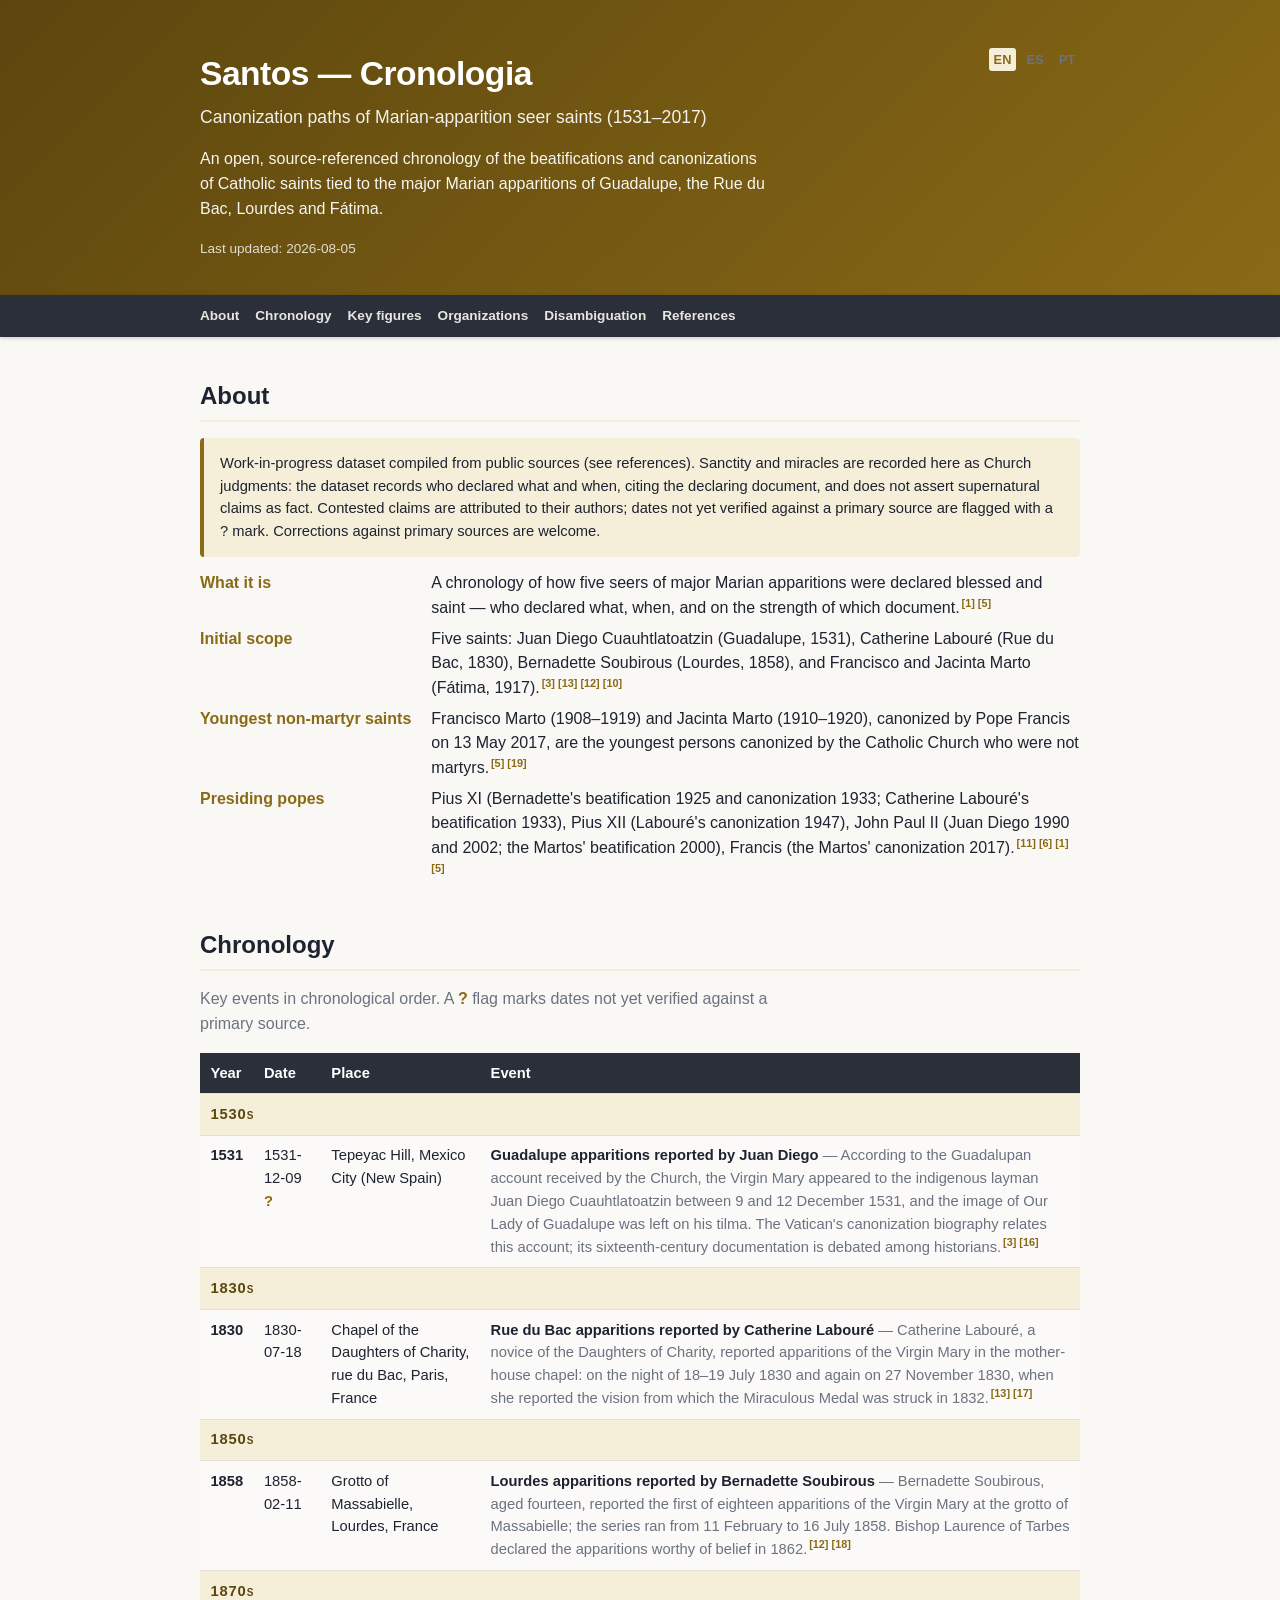
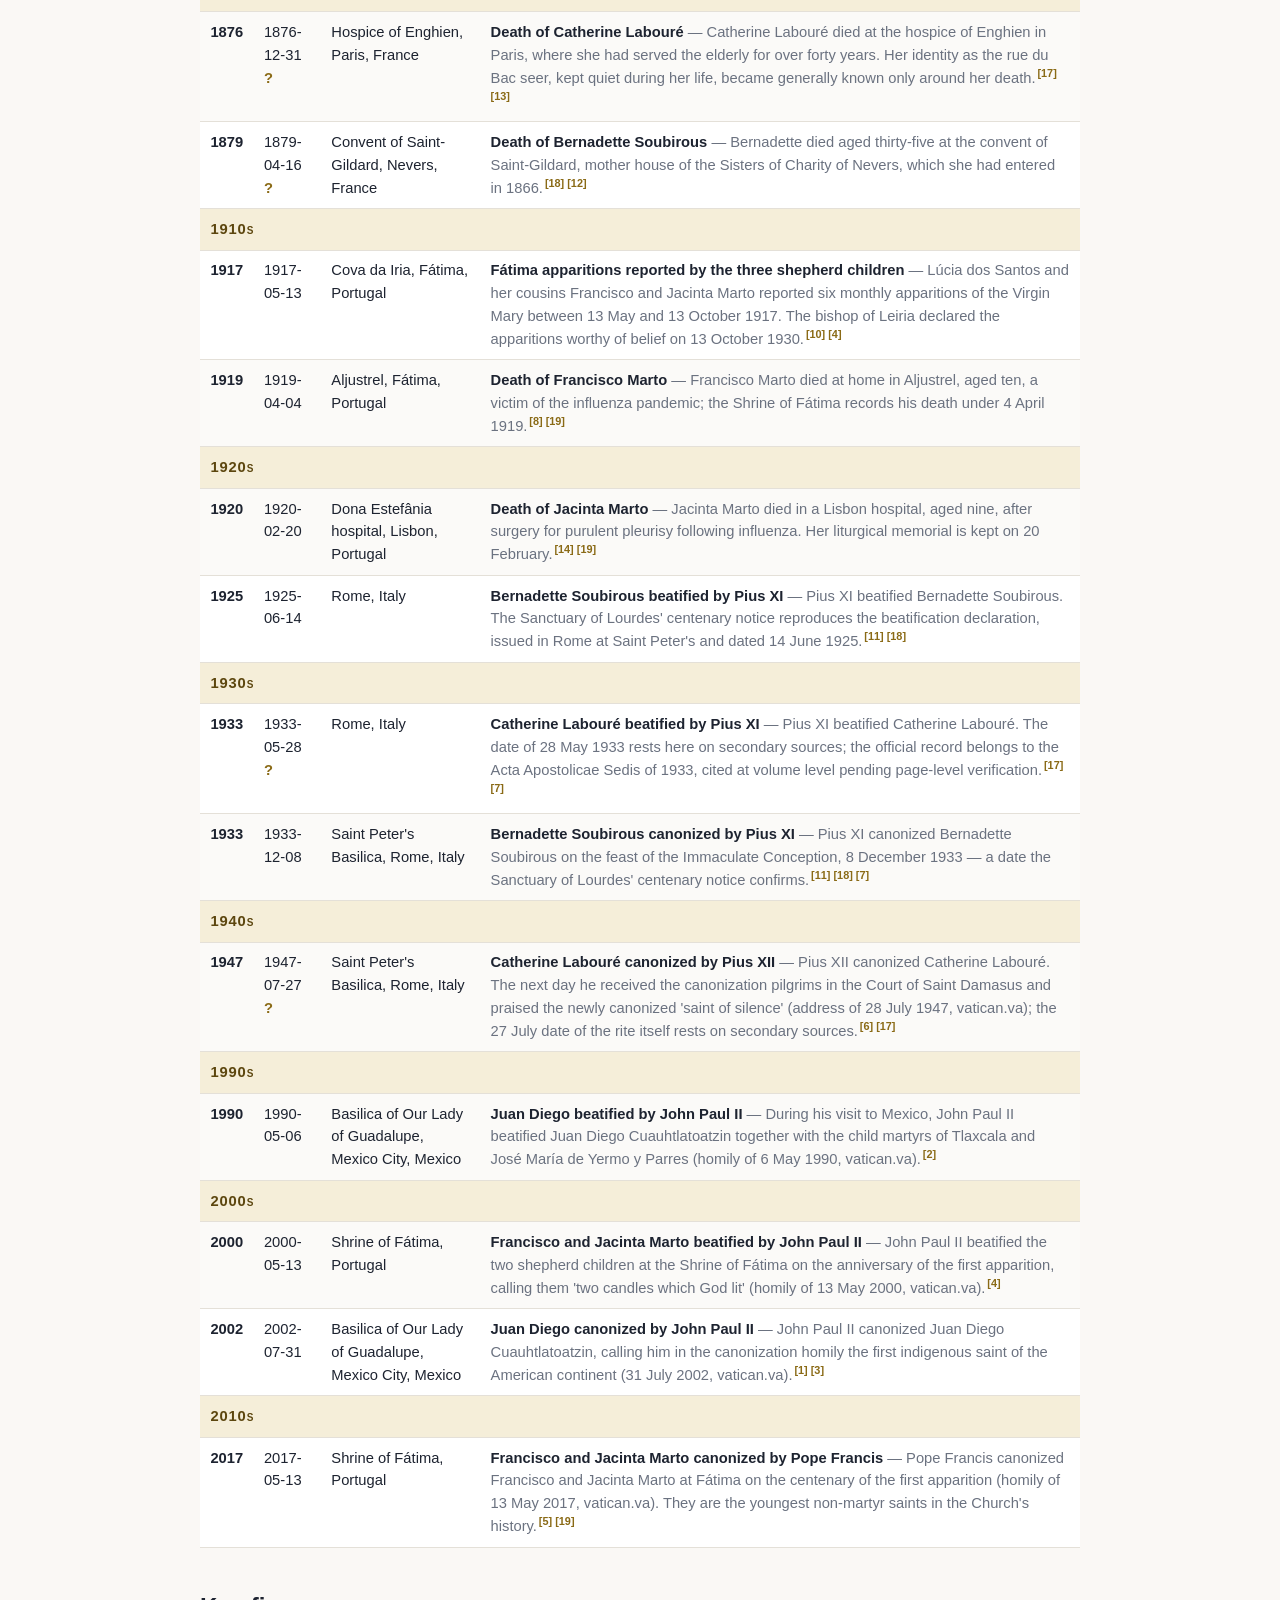
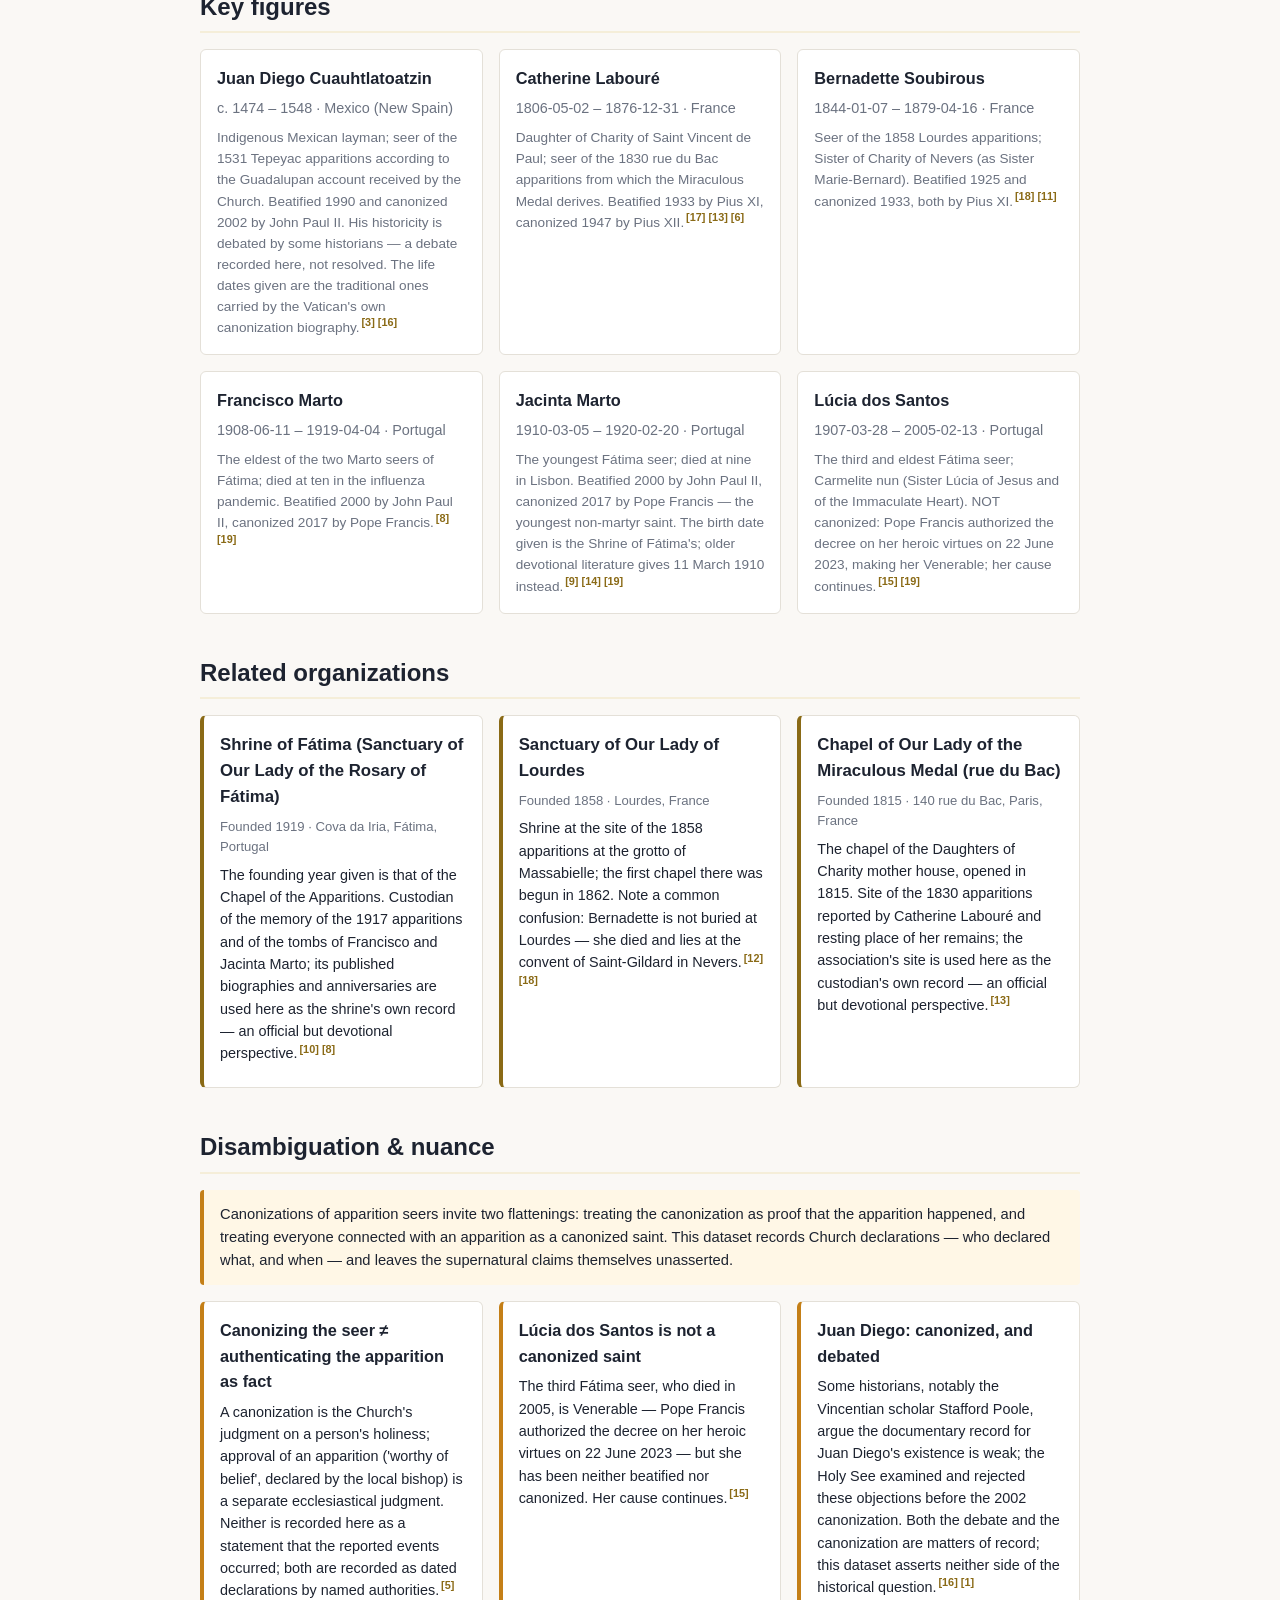
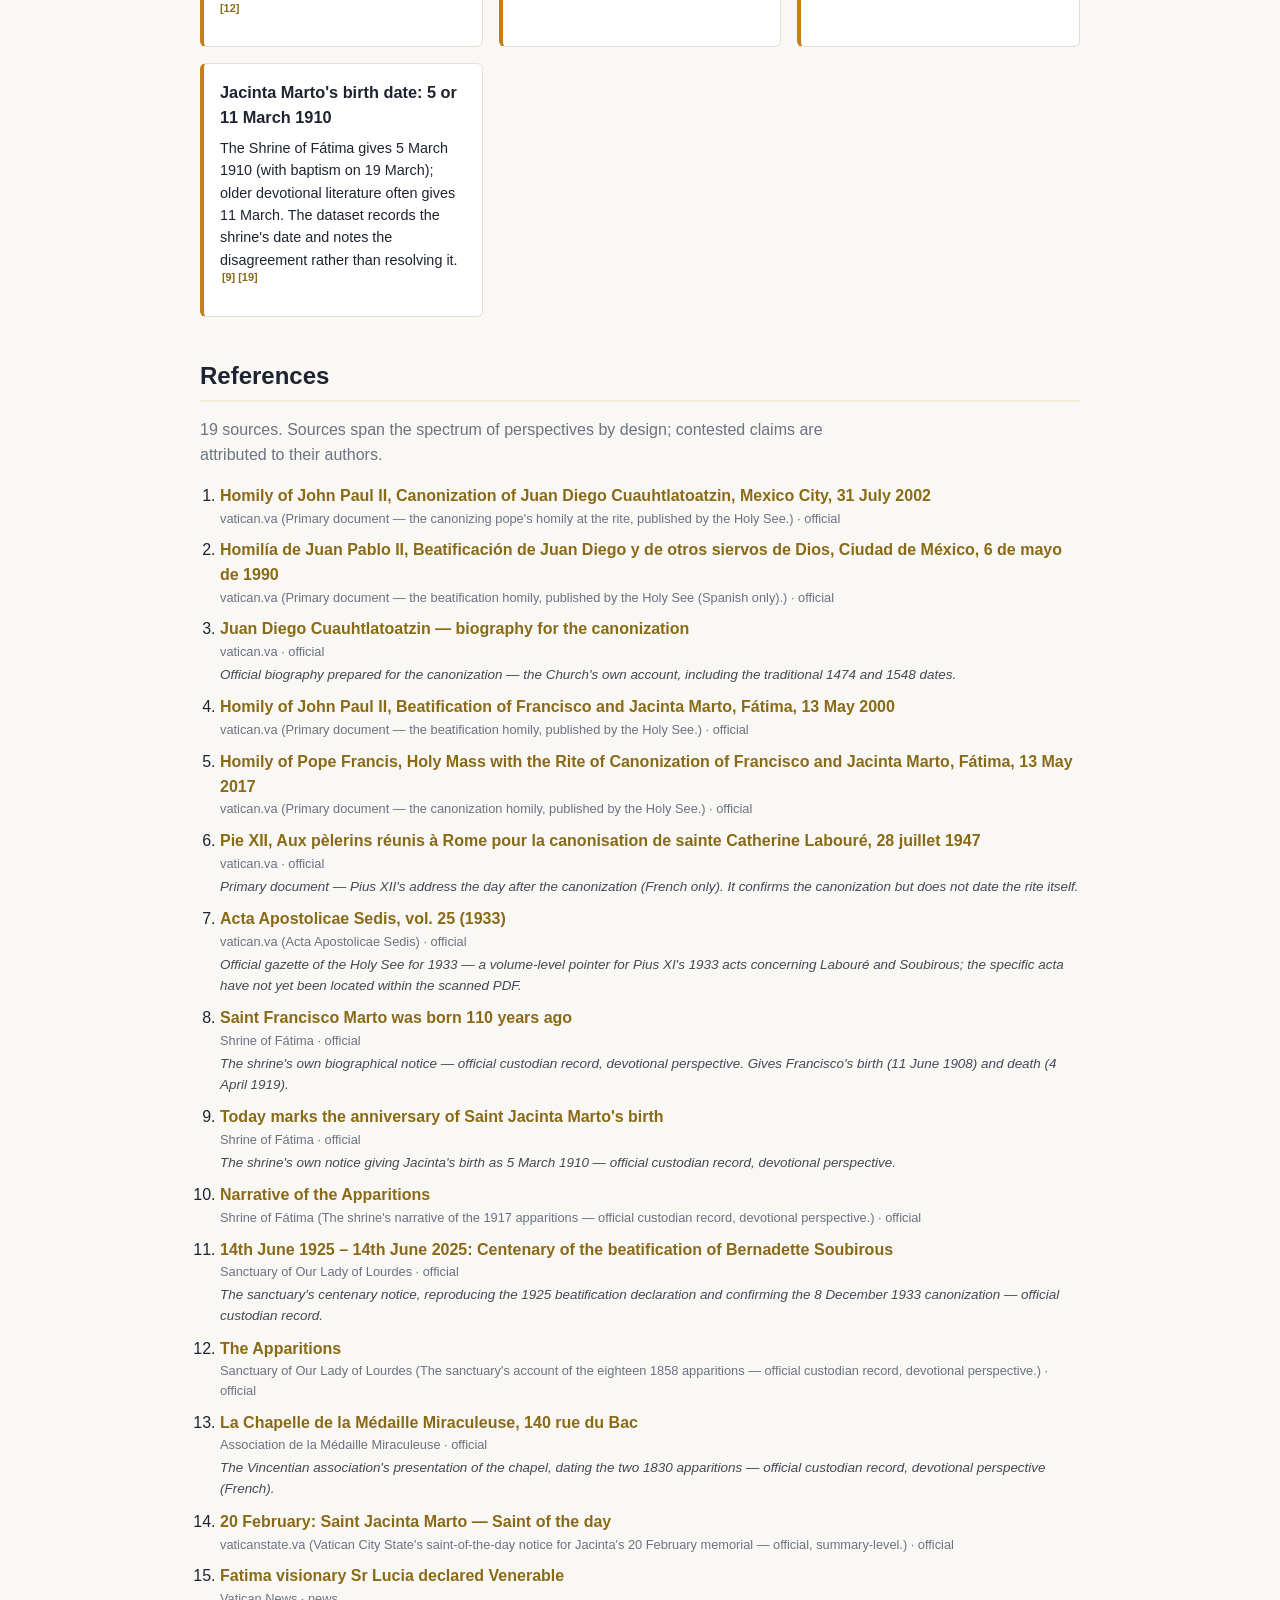
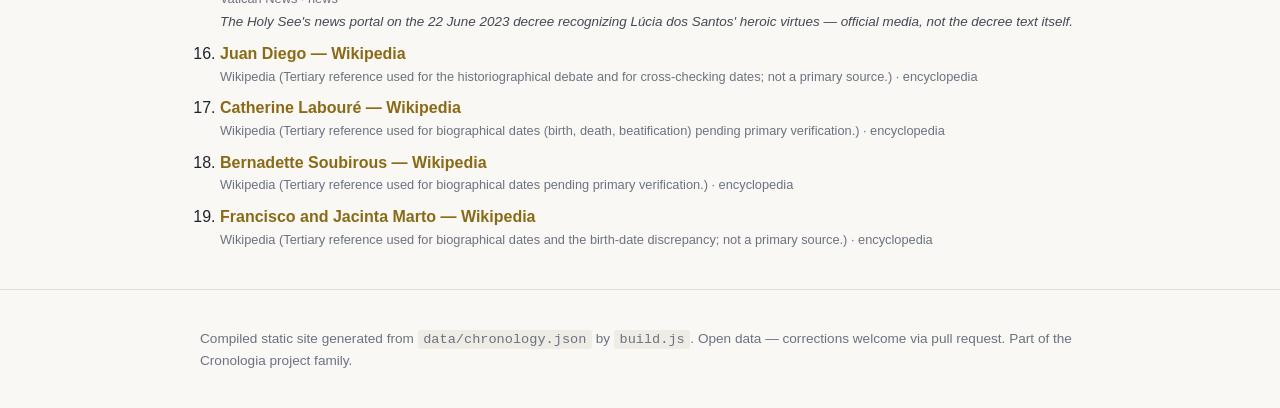
==== docs/en/index.html @ 9426dd0f "Bootstrap: canonization chronology of Marian-apparition seer saints Initial commit of cronologia/san" ====
<!DOCTYPE html>
<html lang="en">
<head>
  <meta charset="utf-8">
  <meta name="viewport" content="width=device-width, initial-scale=1">
  <title>Santos — Cronologia</title>
  <meta name="description" content="An open, source-referenced chronology of the beatifications and canonizations of Catholic saints tied to the major Marian apparitions of Guadalupe, the Rue du Bac, Lourdes and Fátima.">
  <!-- Google tag (gtag.js) -->
  <script async src="https://www.googletagmanager.com/gtag/js?id=G-R9LV1QZHVE"></script>
  <script>
    window.dataLayer = window.dataLayer || [];
    function gtag(){dataLayer.push(arguments);}
    gtag('js', new Date());
    gtag('config', 'G-R9LV1QZHVE');
  </script>
  <link rel="stylesheet" href="../styles.css">
  <link rel="canonical" href="https://cronologia.github.io/santos/en/">
  <link rel="alternate" hreflang="en" href="https://cronologia.github.io/santos/en/">
  <link rel="alternate" hreflang="es" href="https://cronologia.github.io/santos/es/">
  <link rel="alternate" hreflang="pt" href="https://cronologia.github.io/santos/pt/">
  <link rel="alternate" hreflang="x-default" href="https://cronologia.github.io/santos/">
  <meta property="og:type" content="website">
  <meta property="og:site_name" content="Santos — Cronologia">
  <meta property="og:locale" content="en_US">
  <meta property="og:title" content="Santos — Cronologia">
  <meta property="og:description" content="An open, source-referenced chronology of the beatifications and canonizations of Catholic saints tied to the major Marian apparitions of Guadalupe, the Rue du Bac, Lourdes and Fátima.">
  <meta property="og:url" content="https://cronologia.github.io/santos/en/">
  <meta name="twitter:card" content="summary">
  <meta name="twitter:title" content="Santos — Cronologia">
  <meta name="twitter:description" content="An open, source-referenced chronology of the beatifications and canonizations of Catholic saints tied to the major Marian apparitions of Guadalupe, the Rue du Bac, Lourdes and Fátima.">
  <script type="application/ld+json">
  {
    "@context": "https://schema.org",
    "@type": "WebSite",
    "name": "Santos — Cronologia",
    "description": "An open, source-referenced chronology of the beatifications and canonizations of Catholic saints tied to the major Marian apparitions of Guadalupe, the Rue du Bac, Lourdes and Fátima.",
    "url": "https://cronologia.github.io/santos/en/",
    "inLanguage": "en"
  }
  </script>
</head>
<body>
  <header class="site-header">
    <div class="wrap">
      <nav class="lang-switch" aria-label="Language"><span class="lang-current" aria-current="true">EN</span><a href="../es/" hreflang="es">ES</a><a href="../pt/" hreflang="pt">PT</a></nav>
      <h1>Santos — Cronologia</h1>
      <p class="subtitle">Canonization paths of Marian-apparition seer saints (1531–2017)</p>
      <p class="lead">An open, source-referenced chronology of the beatifications and canonizations of Catholic saints tied to the major Marian apparitions of Guadalupe, the Rue du Bac, Lourdes and Fátima.</p>
      <p class="updated">Last updated: 2026-08-05</p>
    </div>
  </header>

  <nav class="site-nav">
    <div class="wrap">
      <a href="#about">About</a>
      <a href="#chronology">Chronology</a>
      <a href="#figures">Key figures</a>
      <a href="#organizations">Organizations</a>
      <a href="#disambiguation">Disambiguation</a>
      <a href="#references">References</a>
    </div>
  </nav>

  <main class="wrap">
    <section id="about">
      <h2>About</h2>
      <p class="notice">Work-in-progress dataset compiled from public sources (see references). Sanctity and miracles are recorded here as Church judgments: the dataset records who declared what and when, citing the declaring document, and does not assert supernatural claims as fact. Contested claims are attributed to their authors; dates not yet verified against a primary source are flagged with a ? mark. Corrections against primary sources are welcome.</p>
      <dl class="facts">
        <dt>What it is</dt>
        <dd>A chronology of how five seers of major Marian apparitions were declared blessed and saint — who declared what, when, and on the strength of which document.<sup class="cite"><a href="#ref-1" title="Reference 1">[1]</a> <a href="#ref-5" title="Reference 5">[5]</a></sup></dd>
        <dt>Initial scope</dt>
        <dd>Five saints: Juan Diego Cuauhtlatoatzin (Guadalupe, 1531), Catherine Labouré (Rue du Bac, 1830), Bernadette Soubirous (Lourdes, 1858), and Francisco and Jacinta Marto (Fátima, 1917).<sup class="cite"><a href="#ref-3" title="Reference 3">[3]</a> <a href="#ref-13" title="Reference 13">[13]</a> <a href="#ref-12" title="Reference 12">[12]</a> <a href="#ref-10" title="Reference 10">[10]</a></sup></dd>
        <dt>Youngest non-martyr saints</dt>
        <dd>Francisco Marto (1908–1919) and Jacinta Marto (1910–1920), canonized by Pope Francis on 13 May 2017, are the youngest persons canonized by the Catholic Church who were not martyrs.<sup class="cite"><a href="#ref-5" title="Reference 5">[5]</a> <a href="#ref-19" title="Reference 19">[19]</a></sup></dd>
        <dt>Presiding popes</dt>
        <dd>Pius XI (Bernadette&#39;s beatification 1925 and canonization 1933; Catherine Labouré&#39;s beatification 1933), Pius XII (Labouré&#39;s canonization 1947), John Paul II (Juan Diego 1990 and 2002; the Martos&#39; beatification 2000), Francis (the Martos&#39; canonization 2017).<sup class="cite"><a href="#ref-11" title="Reference 11">[11]</a> <a href="#ref-6" title="Reference 6">[6]</a> <a href="#ref-1" title="Reference 1">[1]</a> <a href="#ref-5" title="Reference 5">[5]</a></sup></dd>
      </dl>
    </section>

    <section id="chronology">
      <h2>Chronology</h2>
      <p class="section-intro">Key events in chronological order. A <span class="flag">?</span> flag marks
      dates not yet verified against a primary source.</p>
      <div class="table-scroll">
      <table class="meetings">
        <thead>
          <tr><th>Year</th><th>Date</th><th>Place</th><th>Event</th></tr>
        </thead>
        <tbody>
        <tr class="decade-row" id="decade-1530"><th colspan="4">1530s</th></tr>
        <tr>
          <td class="year">1531</td>
          <td>1531-12-09 <span class="flag" title="Date not yet verified against a primary source">?</span></td>
          <td>Tepeyac Hill, Mexico City (New Spain)</td>
          <td><strong>Guadalupe apparitions reported by Juan Diego</strong> <span class="muted">— According to the Guadalupan account received by the Church, the Virgin Mary appeared to the indigenous layman Juan Diego Cuauhtlatoatzin between 9 and 12 December 1531, and the image of Our Lady of Guadalupe was left on his tilma. The Vatican&#39;s canonization biography relates this account; its sixteenth-century documentation is debated among historians.</span><sup class="cite"><a href="#ref-3" title="Reference 3">[3]</a> <a href="#ref-16" title="Reference 16">[16]</a></sup></td>
        </tr>
        <tr class="decade-row" id="decade-1830"><th colspan="4">1830s</th></tr>
        <tr>
          <td class="year">1830</td>
          <td>1830-07-18</td>
          <td>Chapel of the Daughters of Charity, rue du Bac, Paris, France</td>
          <td><strong>Rue du Bac apparitions reported by Catherine Labouré</strong> <span class="muted">— Catherine Labouré, a novice of the Daughters of Charity, reported apparitions of the Virgin Mary in the mother-house chapel: on the night of 18–19 July 1830 and again on 27 November 1830, when she reported the vision from which the Miraculous Medal was struck in 1832.</span><sup class="cite"><a href="#ref-13" title="Reference 13">[13]</a> <a href="#ref-17" title="Reference 17">[17]</a></sup></td>
        </tr>
        <tr class="decade-row" id="decade-1850"><th colspan="4">1850s</th></tr>
        <tr>
          <td class="year">1858</td>
          <td>1858-02-11</td>
          <td>Grotto of Massabielle, Lourdes, France</td>
          <td><strong>Lourdes apparitions reported by Bernadette Soubirous</strong> <span class="muted">— Bernadette Soubirous, aged fourteen, reported the first of eighteen apparitions of the Virgin Mary at the grotto of Massabielle; the series ran from 11 February to 16 July 1858. Bishop Laurence of Tarbes declared the apparitions worthy of belief in 1862.</span><sup class="cite"><a href="#ref-12" title="Reference 12">[12]</a> <a href="#ref-18" title="Reference 18">[18]</a></sup></td>
        </tr>
        <tr class="decade-row" id="decade-1870"><th colspan="4">1870s</th></tr>
        <tr>
          <td class="year">1876</td>
          <td>1876-12-31 <span class="flag" title="Date not yet verified against a primary source">?</span></td>
          <td>Hospice of Enghien, Paris, France</td>
          <td><strong>Death of Catherine Labouré</strong> <span class="muted">— Catherine Labouré died at the hospice of Enghien in Paris, where she had served the elderly for over forty years. Her identity as the rue du Bac seer, kept quiet during her life, became generally known only around her death.</span><sup class="cite"><a href="#ref-17" title="Reference 17">[17]</a> <a href="#ref-13" title="Reference 13">[13]</a></sup></td>
        </tr>
        <tr>
          <td class="year">1879</td>
          <td>1879-04-16 <span class="flag" title="Date not yet verified against a primary source">?</span></td>
          <td>Convent of Saint-Gildard, Nevers, France</td>
          <td><strong>Death of Bernadette Soubirous</strong> <span class="muted">— Bernadette died aged thirty-five at the convent of Saint-Gildard, mother house of the Sisters of Charity of Nevers, which she had entered in 1866.</span><sup class="cite"><a href="#ref-18" title="Reference 18">[18]</a> <a href="#ref-12" title="Reference 12">[12]</a></sup></td>
        </tr>
        <tr class="decade-row" id="decade-1910"><th colspan="4">1910s</th></tr>
        <tr>
          <td class="year">1917</td>
          <td>1917-05-13</td>
          <td>Cova da Iria, Fátima, Portugal</td>
          <td><strong>Fátima apparitions reported by the three shepherd children</strong> <span class="muted">— Lúcia dos Santos and her cousins Francisco and Jacinta Marto reported six monthly apparitions of the Virgin Mary between 13 May and 13 October 1917. The bishop of Leiria declared the apparitions worthy of belief on 13 October 1930.</span><sup class="cite"><a href="#ref-10" title="Reference 10">[10]</a> <a href="#ref-4" title="Reference 4">[4]</a></sup></td>
        </tr>
        <tr>
          <td class="year">1919</td>
          <td>1919-04-04</td>
          <td>Aljustrel, Fátima, Portugal</td>
          <td><strong>Death of Francisco Marto</strong> <span class="muted">— Francisco Marto died at home in Aljustrel, aged ten, a victim of the influenza pandemic; the Shrine of Fátima records his death under 4 April 1919.</span><sup class="cite"><a href="#ref-8" title="Reference 8">[8]</a> <a href="#ref-19" title="Reference 19">[19]</a></sup></td>
        </tr>
        <tr class="decade-row" id="decade-1920"><th colspan="4">1920s</th></tr>
        <tr>
          <td class="year">1920</td>
          <td>1920-02-20</td>
          <td>Dona Estefânia hospital, Lisbon, Portugal</td>
          <td><strong>Death of Jacinta Marto</strong> <span class="muted">— Jacinta Marto died in a Lisbon hospital, aged nine, after surgery for purulent pleurisy following influenza. Her liturgical memorial is kept on 20 February.</span><sup class="cite"><a href="#ref-14" title="Reference 14">[14]</a> <a href="#ref-19" title="Reference 19">[19]</a></sup></td>
        </tr>
        <tr>
          <td class="year">1925</td>
          <td>1925-06-14</td>
          <td>Rome, Italy</td>
          <td><strong>Bernadette Soubirous beatified by Pius XI</strong> <span class="muted">— Pius XI beatified Bernadette Soubirous. The Sanctuary of Lourdes&#39; centenary notice reproduces the beatification declaration, issued in Rome at Saint Peter&#39;s and dated 14 June 1925.</span><sup class="cite"><a href="#ref-11" title="Reference 11">[11]</a> <a href="#ref-18" title="Reference 18">[18]</a></sup></td>
        </tr>
        <tr class="decade-row" id="decade-1930"><th colspan="4">1930s</th></tr>
        <tr>
          <td class="year">1933</td>
          <td>1933-05-28 <span class="flag" title="Date not yet verified against a primary source">?</span></td>
          <td>Rome, Italy</td>
          <td><strong>Catherine Labouré beatified by Pius XI</strong> <span class="muted">— Pius XI beatified Catherine Labouré. The date of 28 May 1933 rests here on secondary sources; the official record belongs to the Acta Apostolicae Sedis of 1933, cited at volume level pending page-level verification.</span><sup class="cite"><a href="#ref-17" title="Reference 17">[17]</a> <a href="#ref-7" title="Reference 7">[7]</a></sup></td>
        </tr>
        <tr>
          <td class="year">1933</td>
          <td>1933-12-08</td>
          <td>Saint Peter&#39;s Basilica, Rome, Italy</td>
          <td><strong>Bernadette Soubirous canonized by Pius XI</strong> <span class="muted">— Pius XI canonized Bernadette Soubirous on the feast of the Immaculate Conception, 8 December 1933 — a date the Sanctuary of Lourdes&#39; centenary notice confirms.</span><sup class="cite"><a href="#ref-11" title="Reference 11">[11]</a> <a href="#ref-18" title="Reference 18">[18]</a> <a href="#ref-7" title="Reference 7">[7]</a></sup></td>
        </tr>
        <tr class="decade-row" id="decade-1940"><th colspan="4">1940s</th></tr>
        <tr>
          <td class="year">1947</td>
          <td>1947-07-27 <span class="flag" title="Date not yet verified against a primary source">?</span></td>
          <td>Saint Peter&#39;s Basilica, Rome, Italy</td>
          <td><strong>Catherine Labouré canonized by Pius XII</strong> <span class="muted">— Pius XII canonized Catherine Labouré. The next day he received the canonization pilgrims in the Court of Saint Damasus and praised the newly canonized &#39;saint of silence&#39; (address of 28 July 1947, vatican.va); the 27 July date of the rite itself rests on secondary sources.</span><sup class="cite"><a href="#ref-6" title="Reference 6">[6]</a> <a href="#ref-17" title="Reference 17">[17]</a></sup></td>
        </tr>
        <tr class="decade-row" id="decade-1990"><th colspan="4">1990s</th></tr>
        <tr>
          <td class="year">1990</td>
          <td>1990-05-06</td>
          <td>Basilica of Our Lady of Guadalupe, Mexico City, Mexico</td>
          <td><strong>Juan Diego beatified by John Paul II</strong> <span class="muted">— During his visit to Mexico, John Paul II beatified Juan Diego Cuauhtlatoatzin together with the child martyrs of Tlaxcala and José María de Yermo y Parres (homily of 6 May 1990, vatican.va).</span><sup class="cite"><a href="#ref-2" title="Reference 2">[2]</a></sup></td>
        </tr>
        <tr class="decade-row" id="decade-2000"><th colspan="4">2000s</th></tr>
        <tr>
          <td class="year">2000</td>
          <td>2000-05-13</td>
          <td>Shrine of Fátima, Portugal</td>
          <td><strong>Francisco and Jacinta Marto beatified by John Paul II</strong> <span class="muted">— John Paul II beatified the two shepherd children at the Shrine of Fátima on the anniversary of the first apparition, calling them &#39;two candles which God lit&#39; (homily of 13 May 2000, vatican.va).</span><sup class="cite"><a href="#ref-4" title="Reference 4">[4]</a></sup></td>
        </tr>
        <tr>
          <td class="year">2002</td>
          <td>2002-07-31</td>
          <td>Basilica of Our Lady of Guadalupe, Mexico City, Mexico</td>
          <td><strong>Juan Diego canonized by John Paul II</strong> <span class="muted">— John Paul II canonized Juan Diego Cuauhtlatoatzin, calling him in the canonization homily the first indigenous saint of the American continent (31 July 2002, vatican.va).</span><sup class="cite"><a href="#ref-1" title="Reference 1">[1]</a> <a href="#ref-3" title="Reference 3">[3]</a></sup></td>
        </tr>
        <tr class="decade-row" id="decade-2010"><th colspan="4">2010s</th></tr>
        <tr>
          <td class="year">2017</td>
          <td>2017-05-13</td>
          <td>Shrine of Fátima, Portugal</td>
          <td><strong>Francisco and Jacinta Marto canonized by Pope Francis</strong> <span class="muted">— Pope Francis canonized Francisco and Jacinta Marto at Fátima on the centenary of the first apparition (homily of 13 May 2017, vatican.va). They are the youngest non-martyr saints in the Church&#39;s history.</span><sup class="cite"><a href="#ref-5" title="Reference 5">[5]</a> <a href="#ref-19" title="Reference 19">[19]</a></sup></td>
        </tr>
        </tbody>
      </table>
      </div>
    </section>

    <section id="figures">
      <h2>Key figures</h2>
      <div class="party-grid">
      <div class="party-card">
        <h3>Juan Diego Cuauhtlatoatzin</h3>
        <p class="country">c. 1474 – 1548 · Mexico (New Spain)</p>
        <p class="figures">Indigenous Mexican layman; seer of the 1531 Tepeyac apparitions according to the Guadalupan account received by the Church. Beatified 1990 and canonized 2002 by John Paul II. His historicity is debated by some historians — a debate recorded here, not resolved. The life dates given are the traditional ones carried by the Vatican&#39;s own canonization biography.<sup class="cite"><a href="#ref-3" title="Reference 3">[3]</a> <a href="#ref-16" title="Reference 16">[16]</a></sup></p>
        
      </div>
      <div class="party-card">
        <h3>Catherine Labouré</h3>
        <p class="country">1806-05-02 – 1876-12-31 · France</p>
        <p class="figures">Daughter of Charity of Saint Vincent de Paul; seer of the 1830 rue du Bac apparitions from which the Miraculous Medal derives. Beatified 1933 by Pius XI, canonized 1947 by Pius XII.<sup class="cite"><a href="#ref-17" title="Reference 17">[17]</a> <a href="#ref-13" title="Reference 13">[13]</a> <a href="#ref-6" title="Reference 6">[6]</a></sup></p>
        
      </div>
      <div class="party-card">
        <h3>Bernadette Soubirous</h3>
        <p class="country">1844-01-07 – 1879-04-16 · France</p>
        <p class="figures">Seer of the 1858 Lourdes apparitions; Sister of Charity of Nevers (as Sister Marie-Bernard). Beatified 1925 and canonized 1933, both by Pius XI.<sup class="cite"><a href="#ref-18" title="Reference 18">[18]</a> <a href="#ref-11" title="Reference 11">[11]</a></sup></p>
        
      </div>
      <div class="party-card">
        <h3>Francisco Marto</h3>
        <p class="country">1908-06-11 – 1919-04-04 · Portugal</p>
        <p class="figures">The eldest of the two Marto seers of Fátima; died at ten in the influenza pandemic. Beatified 2000 by John Paul II, canonized 2017 by Pope Francis.<sup class="cite"><a href="#ref-8" title="Reference 8">[8]</a> <a href="#ref-19" title="Reference 19">[19]</a></sup></p>
        
      </div>
      <div class="party-card">
        <h3>Jacinta Marto</h3>
        <p class="country">1910-03-05 – 1920-02-20 · Portugal</p>
        <p class="figures">The youngest Fátima seer; died at nine in Lisbon. Beatified 2000 by John Paul II, canonized 2017 by Pope Francis — the youngest non-martyr saint. The birth date given is the Shrine of Fátima&#39;s; older devotional literature gives 11 March 1910 instead.<sup class="cite"><a href="#ref-9" title="Reference 9">[9]</a> <a href="#ref-14" title="Reference 14">[14]</a> <a href="#ref-19" title="Reference 19">[19]</a></sup></p>
        
      </div>
      <div class="party-card">
        <h3>Lúcia dos Santos</h3>
        <p class="country">1907-03-28 – 2005-02-13 · Portugal</p>
        <p class="figures">The third and eldest Fátima seer; Carmelite nun (Sister Lúcia of Jesus and of the Immaculate Heart). NOT canonized: Pope Francis authorized the decree on her heroic virtues on 22 June 2023, making her Venerable; her cause continues.<sup class="cite"><a href="#ref-15" title="Reference 15">[15]</a> <a href="#ref-19" title="Reference 19">[19]</a></sup></p>
        
      </div>
      </div>
    </section>

    <section id="organizations">
      <h2>Related organizations</h2>
      <div class="party-grid">
      <div class="related-card">
        <h3>Shrine of Fátima (Sanctuary of Our Lady of the Rosary of Fátima)</h3>
        <p class="related-meta">Founded 1919 · Cova da Iria, Fátima, Portugal</p>
        <p>The founding year given is that of the Chapel of the Apparitions. Custodian of the memory of the 1917 apparitions and of the tombs of Francisco and Jacinta Marto; its published biographies and anniversaries are used here as the shrine&#39;s own record — an official but devotional perspective.<sup class="cite"><a href="#ref-10" title="Reference 10">[10]</a> <a href="#ref-8" title="Reference 8">[8]</a></sup></p>
        
        
      </div>
      <div class="related-card">
        <h3>Sanctuary of Our Lady of Lourdes</h3>
        <p class="related-meta">Founded 1858 · Lourdes, France</p>
        <p>Shrine at the site of the 1858 apparitions at the grotto of Massabielle; the first chapel there was begun in 1862. Note a common confusion: Bernadette is not buried at Lourdes — she died and lies at the convent of Saint-Gildard in Nevers.<sup class="cite"><a href="#ref-12" title="Reference 12">[12]</a> <a href="#ref-18" title="Reference 18">[18]</a></sup></p>
        
        
      </div>
      <div class="related-card">
        <h3>Chapel of Our Lady of the Miraculous Medal (rue du Bac)</h3>
        <p class="related-meta">Founded 1815 · 140 rue du Bac, Paris, France</p>
        <p>The chapel of the Daughters of Charity mother house, opened in 1815. Site of the 1830 apparitions reported by Catherine Labouré and resting place of her remains; the association&#39;s site is used here as the custodian&#39;s own record — an official but devotional perspective.<sup class="cite"><a href="#ref-13" title="Reference 13">[13]</a></sup></p>
        
        
      </div>
      </div>
    </section>

    <section id="disambiguation">
      <h2>Disambiguation &amp; nuance</h2>
      <p class="notice notice-attribution">Canonizations of apparition seers invite two flattenings: treating the canonization as proof that the apparition happened, and treating everyone connected with an apparition as a canonized saint. This dataset records Church declarations — who declared what, and when — and leaves the supernatural claims themselves unasserted.</p>
      <div class="party-grid">
      <div class="cp-card">
        <h3>Canonizing the seer ≠ authenticating the apparition as fact</h3>
        <p>A canonization is the Church&#39;s judgment on a person&#39;s holiness; approval of an apparition (&#39;worthy of belief&#39;, declared by the local bishop) is a separate ecclesiastical judgment. Neither is recorded here as a statement that the reported events occurred; both are recorded as dated declarations by named authorities.<sup class="cite"><a href="#ref-5" title="Reference 5">[5]</a> <a href="#ref-12" title="Reference 12">[12]</a></sup></p>
      </div>
      <div class="cp-card">
        <h3>Lúcia dos Santos is not a canonized saint</h3>
        <p>The third Fátima seer, who died in 2005, is Venerable — Pope Francis authorized the decree on her heroic virtues on 22 June 2023 — but she has been neither beatified nor canonized. Her cause continues.<sup class="cite"><a href="#ref-15" title="Reference 15">[15]</a></sup></p>
      </div>
      <div class="cp-card">
        <h3>Juan Diego: canonized, and debated</h3>
        <p>Some historians, notably the Vincentian scholar Stafford Poole, argue the documentary record for Juan Diego&#39;s existence is weak; the Holy See examined and rejected these objections before the 2002 canonization. Both the debate and the canonization are matters of record; this dataset asserts neither side of the historical question.<sup class="cite"><a href="#ref-16" title="Reference 16">[16]</a> <a href="#ref-1" title="Reference 1">[1]</a></sup></p>
      </div>
      <div class="cp-card">
        <h3>Jacinta Marto&#39;s birth date: 5 or 11 March 1910</h3>
        <p>The Shrine of Fátima gives 5 March 1910 (with baptism on 19 March); older devotional literature often gives 11 March. The dataset records the shrine&#39;s date and notes the disagreement rather than resolving it.<sup class="cite"><a href="#ref-9" title="Reference 9">[9]</a> <a href="#ref-19" title="Reference 19">[19]</a></sup></p>
      </div>
      </div>
    </section>

    <section id="references">
      <h2>References</h2>
      <p class="section-intro">19 sources. Sources span the
      spectrum of perspectives by design; contested claims are attributed to their authors.</p>
      <ol class="references">
        <li id="ref-1">
          <a href="https://www.vatican.va/content/john-paul-ii/en/homilies/2002/documents/hf_jp-ii_hom_20020731_canonization-mexico.html" rel="noopener noreferrer" target="_blank">Homily of John Paul II, Canonization of Juan Diego Cuauhtlatoatzin, Mexico City, 31 July 2002</a>
          <span class="ref-meta">vatican.va (Primary document — the canonizing pope&#39;s homily at the rite, published by the Holy See.) · official</span>
        </li>
        <li id="ref-2">
          <a href="https://www.vatican.va/content/john-paul-ii/es/homilies/1990/documents/hf_jp-ii_hom_19900506_citta-del-messico.html" rel="noopener noreferrer" target="_blank">Homilía de Juan Pablo II, Beatificación de Juan Diego y de otros siervos de Dios, Ciudad de México, 6 de mayo de 1990</a>
          <span class="ref-meta">vatican.va (Primary document — the beatification homily, published by the Holy See (Spanish only).) · official</span>
        </li>
        <li id="ref-3">
          <a href="https://www.vatican.va/news_services/liturgy/saints/ns_lit_doc_20020731_juan-diego_en.html" rel="noopener noreferrer" target="_blank">Juan Diego Cuauhtlatoatzin — biography for the canonization</a>
          <span class="ref-meta">vatican.va · official</span>
          <span class="ref-note">Official biography prepared for the canonization — the Church&#39;s own account, including the traditional 1474 and 1548 dates.</span>
        </li>
        <li id="ref-4">
          <a href="https://www.vatican.va/content/john-paul-ii/en/homilies/2000/documents/hf_jp-ii_hom_20000513_beatification-fatima.html" rel="noopener noreferrer" target="_blank">Homily of John Paul II, Beatification of Francisco and Jacinta Marto, Fátima, 13 May 2000</a>
          <span class="ref-meta">vatican.va (Primary document — the beatification homily, published by the Holy See.) · official</span>
        </li>
        <li id="ref-5">
          <a href="https://www.vatican.va/content/francesco/en/homilies/2017/documents/papa-francesco_20170513_omelia-pellegrinaggio-fatima.html" rel="noopener noreferrer" target="_blank">Homily of Pope Francis, Holy Mass with the Rite of Canonization of Francisco and Jacinta Marto, Fátima, 13 May 2017</a>
          <span class="ref-meta">vatican.va (Primary document — the canonization homily, published by the Holy See.) · official</span>
        </li>
        <li id="ref-6">
          <a href="https://www.vatican.va/content/pius-xii/fr/speeches/1947/documents/hf_p-xii_spe_19470728_beata-caterina-laboure.html" rel="noopener noreferrer" target="_blank">Pie XII, Aux pèlerins réunis à Rome pour la canonisation de sainte Catherine Labouré, 28 juillet 1947</a>
          <span class="ref-meta">vatican.va · official</span>
          <span class="ref-note">Primary document — Pius XII&#39;s address the day after the canonization (French only). It confirms the canonization but does not date the rite itself.</span>
        </li>
        <li id="ref-7">
          <a href="https://www.vatican.va/archive/aas/documents/AAS-25-1933-ocr.pdf" rel="noopener noreferrer" target="_blank">Acta Apostolicae Sedis, vol. 25 (1933)</a>
          <span class="ref-meta">vatican.va (Acta Apostolicae Sedis) · official</span>
          <span class="ref-note">Official gazette of the Holy See for 1933 — a volume-level pointer for Pius XI&#39;s 1933 acts concerning Labouré and Soubirous; the specific acta have not yet been located within the scanned PDF.</span>
        </li>
        <li id="ref-8">
          <a href="https://www.fatima.pt/en/news/saint-francisco-marto-was-born-110-years-ago" rel="noopener noreferrer" target="_blank">Saint Francisco Marto was born 110 years ago</a>
          <span class="ref-meta">Shrine of Fátima · official</span>
          <span class="ref-note">The shrine&#39;s own biographical notice — official custodian record, devotional perspective. Gives Francisco&#39;s birth (11 June 1908) and death (4 April 1919).</span>
        </li>
        <li id="ref-9">
          <a href="https://www.fatima.pt/en/news/today-marks-the-anniversary-of-saint-jacinta-martos-birth" rel="noopener noreferrer" target="_blank">Today marks the anniversary of Saint Jacinta Marto&#39;s birth</a>
          <span class="ref-meta">Shrine of Fátima · official</span>
          <span class="ref-note">The shrine&#39;s own notice giving Jacinta&#39;s birth as 5 March 1910 — official custodian record, devotional perspective.</span>
        </li>
        <li id="ref-10">
          <a href="https://www.fatima.pt/en/pages/narrative-of-the-apparitions-" rel="noopener noreferrer" target="_blank">Narrative of the Apparitions</a>
          <span class="ref-meta">Shrine of Fátima (The shrine&#39;s narrative of the 1917 apparitions — official custodian record, devotional perspective.) · official</span>
        </li>
        <li id="ref-11">
          <a href="https://www.lourdes-france.com/en/centenary-of-the-beatification-of-bernadette-soubirous/" rel="noopener noreferrer" target="_blank">14th June 1925 – 14th June 2025: Centenary of the beatification of Bernadette Soubirous</a>
          <span class="ref-meta">Sanctuary of Our Lady of Lourdes · official</span>
          <span class="ref-note">The sanctuary&#39;s centenary notice, reproducing the 1925 beatification declaration and confirming the 8 December 1933 canonization — official custodian record.</span>
        </li>
        <li id="ref-12">
          <a href="https://www.lourdes-france.com/en/the-apparitions/" rel="noopener noreferrer" target="_blank">The Apparitions</a>
          <span class="ref-meta">Sanctuary of Our Lady of Lourdes (The sanctuary&#39;s account of the eighteen 1858 apparitions — official custodian record, devotional perspective.) · official</span>
        </li>
        <li id="ref-13">
          <a href="https://www.medaille-miraculeuse.fr/chapelle-medaille-miraculeuse" rel="noopener noreferrer" target="_blank">La Chapelle de la Médaille Miraculeuse, 140 rue du Bac</a>
          <span class="ref-meta">Association de la Médaille Miraculeuse · official</span>
          <span class="ref-note">The Vincentian association&#39;s presentation of the chapel, dating the two 1830 apparitions — official custodian record, devotional perspective (French).</span>
        </li>
        <li id="ref-14">
          <a href="https://www.vaticanstate.va/en/state-and-government/general-informations/saint-of-the-day/3675-20-february-saint-jacinta-marto.html" rel="noopener noreferrer" target="_blank">20 February: Saint Jacinta Marto — Saint of the day</a>
          <span class="ref-meta">vaticanstate.va (Vatican City State&#39;s saint-of-the-day notice for Jacinta&#39;s 20 February memorial — official, summary-level.) · official</span>
        </li>
        <li id="ref-15">
          <a href="https://www.vaticannews.va/en/vatican-city/news/2023-06/fatima-visionary-sr-lucia-declared-venerable.html" rel="noopener noreferrer" target="_blank">Fatima visionary Sr Lucia declared Venerable</a>
          <span class="ref-meta">Vatican News · news</span>
          <span class="ref-note">The Holy See&#39;s news portal on the 22 June 2023 decree recognizing Lúcia dos Santos&#39; heroic virtues — official media, not the decree text itself.</span>
        </li>
        <li id="ref-16">
          <a href="https://en.wikipedia.org/wiki/Juan_Diego" rel="noopener noreferrer" target="_blank">Juan Diego — Wikipedia</a>
          <span class="ref-meta">Wikipedia (Tertiary reference used for the historiographical debate and for cross-checking dates; not a primary source.) · encyclopedia</span>
        </li>
        <li id="ref-17">
          <a href="https://en.wikipedia.org/wiki/Catherine_Labour%C3%A9" rel="noopener noreferrer" target="_blank">Catherine Labouré — Wikipedia</a>
          <span class="ref-meta">Wikipedia (Tertiary reference used for biographical dates (birth, death, beatification) pending primary verification.) · encyclopedia</span>
        </li>
        <li id="ref-18">
          <a href="https://en.wikipedia.org/wiki/Bernadette_Soubirous" rel="noopener noreferrer" target="_blank">Bernadette Soubirous — Wikipedia</a>
          <span class="ref-meta">Wikipedia (Tertiary reference used for biographical dates pending primary verification.) · encyclopedia</span>
        </li>
        <li id="ref-19">
          <a href="https://en.wikipedia.org/wiki/Francisco_and_Jacinta_Marto" rel="noopener noreferrer" target="_blank">Francisco and Jacinta Marto — Wikipedia</a>
          <span class="ref-meta">Wikipedia (Tertiary reference used for biographical dates and the birth-date discrepancy; not a primary source.) · encyclopedia</span>
        </li>
      </ol>
    </section>
  </main>

  <footer class="site-footer">
    <div class="wrap">
      <p>Compiled static site generated from <code>data/chronology.json</code> by <code>build.js</code>. Open data — corrections welcome via pull request.
      Part of the Cronologia project family.</p>
    </div>
  </footer>
</body>
</html>
---- docs/styles.css ----
:root {
  --bg: #faf8f5;
  --surface: #ffffff;
  --ink: #1d2330;
  --muted: #6b7280;
  --accent: #8a6a16;
  --accent-dark: #5c460e;
  --accent-soft: #f5eed9;
  --line: #e4e0d8;
  --maxw: 920px;
}

* { box-sizing: border-box; }

html { scroll-behavior: smooth; }

body {
  margin: 0;
  font-family: -apple-system, BlinkMacSystemFont, "Segoe UI", Roboto, Helvetica, Arial, sans-serif;
  color: var(--ink);
  background: var(--bg);
  line-height: 1.55;
}

.wrap { max-width: var(--maxw); margin: 0 auto; padding: 0 1.25rem; }

/* Header */
.site-header {
  background: linear-gradient(135deg, var(--accent-dark), var(--accent));
  color: #fff;
  padding: 3rem 0 2.25rem;
}
.site-header h1 { margin: 0 0 .25rem; font-size: 2.1rem; letter-spacing: -.5px; }
.site-header .subtitle { margin: 0 0 1rem; font-size: 1.1rem; opacity: .92; }
.site-header .lead { margin: 0 0 1rem; max-width: 64ch; opacity: .95; }
.site-header .updated { margin: 0; font-size: .85rem; opacity: .8; }
.viz-chips { display: flex; flex-wrap: wrap; gap: .5rem; margin: .9rem 0 0; }
.viz-chips a { display: inline-block; background: rgba(255,255,255,.14); border: 1px solid rgba(255,255,255,.35); color: #fff; text-decoration: none; font-size: .82rem; font-weight: 600; padding: .3rem .75rem; border-radius: 999px; white-space: nowrap; }
.viz-chips a:hover { background: rgba(255,255,255,.28); }

/* Nav */
.site-nav { position: sticky; top: 0; z-index: 10; background: #2a2f3a; box-shadow: 0 1px 4px rgba(0,0,0,.2); }
.site-nav .wrap { display: flex; flex-wrap: wrap; gap: .25rem 1rem; padding: .5rem 1.25rem; }
.site-nav a { color: #e8e6e1; text-decoration: none; font-size: .85rem; font-weight: 600; padding: .15rem 0; white-space: nowrap; }
.site-nav a:hover { color: #fff; border-bottom: 2px solid var(--accent); }

/* Sections */
main { padding: 2rem 1.25rem 3rem; }
section { margin: 2.5rem 0; }
h2 {
  font-size: 1.5rem;
  border-bottom: 2px solid var(--accent-soft);
  padding-bottom: .4rem;
  margin-bottom: 1rem;
}
h3 { font-size: 1.1rem; margin: 1.5rem 0 .5rem; }
.section-intro { color: var(--muted); max-width: 70ch; }

/* Notice */
.notice {
  background: var(--accent-soft);
  border-left: 4px solid var(--accent);
  padding: .85rem 1rem;
  border-radius: 4px;
  font-size: .92rem;
}
.notice-attribution { background: #fff7e6; border-left-color: #c47f17; margin-bottom: 1rem; }

/* Facts list */
.facts { display: grid; grid-template-columns: max-content 1fr; gap: .35rem 1.25rem; margin: 0; }
.facts dt { font-weight: 600; color: var(--accent); }
.facts dd { margin: 0; }

/* Chronology table */
.table-scroll { overflow-x: auto; }
table.meetings { width: 100%; border-collapse: collapse; font-size: .92rem; background: var(--surface); }
table.meetings th, table.meetings td { text-align: left; padding: .55rem .65rem; border-bottom: 1px solid var(--line); vertical-align: top; }
table.meetings thead th { background: #2a2f3a; color: #fff; position: sticky; top: 0; }
table.meetings tbody tr:nth-child(even) { background: #fbfaf8; }
tr.decade-row th { background: var(--accent-soft); color: var(--accent-dark); font-variant: small-caps; letter-spacing: .06em; }
td.year { font-weight: 700; white-space: nowrap; }
.muted { color: var(--muted); }
.flag { color: var(--accent); font-weight: 700; cursor: help; }

/* Card grids (figures, organizations, disambiguation) */
.party-grid { display: grid; grid-template-columns: repeat(auto-fill, minmax(260px, 1fr)); gap: 1rem; }
.party-card { background: var(--surface); border: 1px solid var(--line); border-radius: 6px; padding: 1rem; }
.party-card h3 { margin: 0 0 .35rem; font-size: 1.02rem; }
.party-card .country { margin: 0 0 .5rem; font-size: .9rem; color: var(--muted); }
.party-card .figures, .party-card .party-notes { margin: .35rem 0 0; font-size: .85rem; color: var(--muted); }

.related-card { background: var(--surface); border: 1px solid var(--line); border-left: 4px solid var(--accent); border-radius: 6px; padding: 1rem; }
.related-card h3 { margin: 0 0 .25rem; font-size: 1.05rem; }
.related-card p { margin: .4rem 0; font-size: .9rem; }
.related-meta { color: var(--muted); font-size: .82rem !important; }
.related-link a { color: var(--accent); font-size: .82rem; word-break: break-all; }

.cp-card { background: var(--surface); border: 1px solid var(--line); border-left: 4px solid #c47f17; border-radius: 6px; padding: 1rem; }
.cp-card h3 { margin: 0 0 .25rem; font-size: 1.02rem; }
.cp-card p { margin: .4rem 0; font-size: .9rem; }

/* Citations */
/* Inline glossary cross-links (from [[term-id]] markers in prose fields). */
.glossary-link { color: var(--accent); text-decoration: none; border-bottom: 1px dotted var(--accent); }
.glossary-link:hover { border-bottom-style: solid; }

sup.cite { font-size: .68rem; line-height: 0; margin-left: .12rem; }
sup.cite a { color: var(--accent); text-decoration: none; font-weight: 700; }
sup.cite a:hover { text-decoration: underline; }
ol.references li:target { background: var(--accent-soft); border-radius: 4px; padding: .2rem .35rem; }

/* References */
ol.references { padding-left: 1.25rem; }
ol.references li { margin-bottom: .6rem; }
ol.references a { color: var(--accent); text-decoration: none; font-weight: 600; }
ol.references a:hover { text-decoration: underline; }
.ref-meta { display: block; color: var(--muted); font-size: .8rem; }
/* A source-criticism note too long for parentheses gets its own line, so the
   reference list stays scannable. See renderReference/NOTE_INLINE_MAX. */
.ref-note { display: block; margin-top: .2rem; font-size: .84rem; opacity: .82; font-style: italic; }
.archive-link { color: var(--muted); font-weight: 600; text-decoration: none; }
.archive-link:hover { color: var(--accent); text-decoration: underline; }

/* Footer */
.site-footer { border-top: 1px solid var(--line); padding: 1.5rem 0; color: var(--muted); font-size: .85rem; }
.site-footer code { background: #efece6; padding: .1rem .35rem; border-radius: 3px; }

/* Genealogy / lineage trees (fsspx pattern; rendered only when the data
   declares `lineage`/`episcopalLineage`) */
.lineage-branch { background: var(--surface); border: 1px solid var(--line); border-left: 4px solid var(--accent); border-radius: 6px; padding: 1rem 1.25rem; margin: 1rem 0; }
.lineage-branch h3 { margin: 0 0 .25rem; }
.lineage-branch.lineage-separate { border-left-color: #c47f17; background: #fffdf7; }
ul.tree, ul.tree ul { list-style: none; margin: 0; padding-left: 1.4rem; }
ul.tree { padding-left: 0; margin-top: .6rem; }
ul.tree ul { position: relative; }
ul.tree ul::before { content: ""; position: absolute; top: 0; bottom: .75em; left: .35rem; border-left: 2px solid var(--line); }
ul.tree li { position: relative; padding: .25rem 0 .25rem .5rem; }
ul.tree ul li::before { content: ""; position: absolute; top: 1em; left: -1.05rem; width: 1.3rem; border-top: 2px solid var(--line); }
.tree-node strong { color: var(--ink); }
.tree-detail { color: var(--muted); font-size: .85rem; }
.tree-status { font-size: .78rem; color: var(--accent-dark); background: var(--accent-soft); display: inline-block; border-radius: 999px; padding: .05rem .6rem; margin: .15rem 0 0; }
.lineage-separate .tree-status { color: #7a5410; background: #f7ecd4; }

/* Typed edges: solid connector = direct consecration/initiation (default);
   dashed connector = indirect reference/association, NOT lineage */
ul.tree ul li.tree-edge-indirect::before { border-top-style: dashed; }
.tree-edge-label { font-size: .72rem; font-style: italic; color: var(--muted); background: #f3f1ec; border: 1px dashed var(--line); border-radius: 999px; padding: 0 .5rem; white-space: nowrap; }
.lineage-legend { display: flex; flex-wrap: wrap; gap: .5rem 1.5rem; margin: .75rem 0 .25rem; font-size: .82rem; color: var(--muted); }
.legend-item { display: inline-flex; align-items: center; gap: .45rem; }
.legend-swatch { display: inline-block; width: 2rem; height: 0; border-top: 2px solid var(--muted); }
.legend-swatch.legend-indirect { border-top-style: dashed; }

/* Branch timeline ("subway diagram"; rendered only when the data declares
   `branchTimeline`). The SVG keeps its natural size inside a horizontal
   scroll container on small screens; print scales it to the page. */
.viz-scroll { overflow-x: auto; -webkit-overflow-scrolling: touch; }
figure.branch-timeline { margin: 1rem 0 0; }
.branch-timeline-svg { display: block; }
.branch-timeline-svg text { font-family: inherit; }
.branch-timeline-svg .bt-tick line { stroke: var(--line); stroke-width: 1; }
.branch-timeline-svg .bt-tick text { fill: var(--muted); font-size: 12px; text-anchor: middle; }
.branch-timeline-svg .bt-line line, .branch-timeline-svg .bt-line path { stroke-width: 4; fill: none; stroke-linecap: round; }
.branch-timeline-svg .bt-label { font-size: 13px; font-weight: 600; fill: var(--ink); }
.branch-timeline-svg .bt-trunk line { stroke: var(--accent); }
.branch-timeline-svg .bt-trunk circle { fill: var(--accent); }
.branch-timeline-svg .bt-c0 path { stroke: #c2571f; } .branch-timeline-svg .bt-c0 circle { fill: #c2571f; }
.branch-timeline-svg .bt-c1 path { stroke: #2f7d4f; } .branch-timeline-svg .bt-c1 circle { fill: #2f7d4f; }
.branch-timeline-svg .bt-c2 path { stroke: #7b4fa6; } .branch-timeline-svg .bt-c2 circle { fill: #7b4fa6; }
.branch-timeline-svg .bt-c3 path { stroke: #b02a37; } .branch-timeline-svg .bt-c3 circle { fill: #b02a37; }
.branch-timeline-svg .bt-c4 path { stroke: #0f7f8b; } .branch-timeline-svg .bt-c4 circle { fill: #0f7f8b; }
.branch-timeline-svg .bt-c5 path { stroke: #946200; } .branch-timeline-svg .bt-c5 circle { fill: #946200; }
figure.branch-timeline figcaption { margin-top: .75rem; }
ol.branch-notes { margin: 0; padding-left: 1.25rem; font-size: .88rem; }
ol.branch-notes li { margin-bottom: .35rem; }

/* Contested-numbers chart (rendered only when the data declares
   `numbersChart`). Each series is a self-contained panel on its OWN axis and
   unit — the series are deliberately never merged onto one scale. */
figure.numbers-chart { margin: 1rem 0 0; }
.nc-series { background: var(--surface); border: 1px solid var(--line); border-radius: 6px; padding: .85rem 1rem; margin: 0 0 1rem; }
.nc-series-head { display: flex; flex-wrap: wrap; align-items: baseline; justify-content: space-between; gap: .35rem .75rem; }
.nc-series-label { font-weight: 700; }
.nc-source-badge { font-size: .74rem; font-weight: 600; color: var(--accent-dark); background: var(--accent-soft); border-radius: 999px; padding: .1rem .6rem; white-space: nowrap; }
.nc-axis-note { font-size: .76rem; color: var(--muted); margin: .1rem 0 .55rem; }
.nc-row { display: flex; align-items: center; flex-wrap: wrap; gap: .25rem .6rem; margin: .35rem 0; }
.nc-year { flex: 0 0 2.4rem; font-weight: 700; font-size: .8rem; color: var(--muted); }
.nc-track { flex: 1 1 140px; min-width: 120px; height: 1.05rem; background: #f0ece5; border-radius: 3px; overflow: hidden; }
.nc-bar { display: block; height: 100%; border-radius: 3px; }
.nc-value { flex: 1 1 100%; margin-left: 3rem; font-size: .82rem; color: var(--ink); }
.nc-axis { display: flex; align-items: center; gap: .6rem; margin-top: .15rem; }
.nc-ticks { flex: 1 1 140px; min-width: 120px; display: flex; justify-content: space-between; font-size: .7rem; color: var(--muted); }
.nc-c0 { background: #c2571f; } .nc-c1 { background: #2f7d4f; } .nc-c2 { background: #7b4fa6; }
.nc-c3 { background: #b02a37; } .nc-c4 { background: #0f7f8b; } .nc-c5 { background: #946200; }
figure.numbers-chart figcaption { margin-top: .25rem; }

/* Mobile baseline: compact header + nav as a single horizontal scroll strip */
@media (max-width: 560px) {
  .site-header { padding: 1.4rem 0 1.1rem; }
  .site-header h1 { font-size: 1.5rem; }
  .site-header .subtitle { font-size: .95rem; margin-bottom: .5rem; }
  .site-header .lead { display: none; }
  .site-header .updated { font-size: .78rem; }
  .site-nav .wrap { flex-wrap: nowrap; overflow-x: auto; -webkit-overflow-scrolling: touch; scrollbar-width: none; gap: 1rem; padding: .55rem 1rem; }
  .site-nav .wrap::-webkit-scrollbar { display: none; }
  .site-nav a { font-size: .82rem; }
  .facts { grid-template-columns: 1fr; gap: .1rem; }
  .facts dt { margin-top: .5rem; }
  .nc-value { margin-left: 0; }
}

/* Print baseline (book series): every visualization is a static figure that
   fits a book page — no scroll containers, no navigation chrome */
@media print {
  * { print-color-adjust: exact; -webkit-print-color-adjust: exact; }
  body { background: #fff; }
  .site-header { background: none; color: var(--ink); padding: 1rem 0; }
  .site-nav, .viz-chips { display: none; }
  a { color: inherit; }
  section { margin: 1.25rem 0; }
  table.meetings thead th { position: static; }
  /* Figures must not split across pages */
  .lineage-branch, figure.branch-timeline, figure.numbers-chart, figure.chrono-spine, .nc-series, .party-card, .related-card, .cp-card { break-inside: avoid; page-break-inside: avoid; }
  /* Trees are static HTML/CSS and print as-is; the subway SVG scales to the
     page width via its viewBox instead of scrolling */
  .viz-scroll { overflow: visible; }
  .branch-timeline-svg { width: 100% !important; height: auto !important; }
}

/* ---------------------------------------------------------------------------
   Chronology spine — the density figure at the top of the page.

   Every quantity is encoded twice: bar height AND the printed count. Nothing
   is carried by colour alone, so the figure survives greyscale, print and
   colour-vision deficiency. The unverified segment is distinguished by a
   repeating-gradient hatch, not a hue.
   ------------------------------------------------------------------------ */
.visually-hidden {
  position: absolute; width: 1px; height: 1px; margin: -1px; padding: 0;
  overflow: hidden; clip: rect(0 0 0 0); clip-path: inset(50%); white-space: nowrap;
}

figure.chrono-spine { margin: 0 0 .5rem; }
ol.cs-track-list {
  display: flex; align-items: flex-end; gap: .3rem;
  margin: 0; padding: 0; list-style: none; min-height: 132px;
}
.cs-col { flex: 1 1 0; min-width: 38px; text-align: center; }
.cs-col a {
  display: flex; flex-direction: column; align-items: center; justify-content: flex-end;
  height: 100%; text-decoration: none; color: inherit; border-radius: 4px; padding: .15rem 0;
}
.cs-col a:hover, .cs-col a:focus-visible { background: var(--accent-soft); outline: none; }
.cs-col a:focus-visible { box-shadow: 0 0 0 2px var(--accent); }
.cs-count { font-size: .78rem; font-weight: 700; color: var(--muted); line-height: 1.4; }
.cs-col a:hover .cs-count, .cs-col a:focus-visible .cs-count { color: var(--accent-dark); }
.cs-track { display: block; width: 100%; height: 84px; display: flex; align-items: flex-end; }
.cs-bar {
  display: block; width: 100%; background: var(--accent); border-radius: 2px 2px 0 0;
  min-height: 3px; position: relative; overflow: hidden;
}
/* Unverified dates: a hatch sitting at the TOP of the bar, so the verified
   portion stays readable as a solid block underneath it. */
.cs-unverified {
  display: block; width: 100%; position: absolute; top: 0; left: 0;
  background: repeating-linear-gradient(
    45deg, var(--surface) 0 3px, transparent 3px 6px
  );
  border-bottom: 1px solid var(--surface);
}
.cs-label { font-size: .72rem; color: var(--muted); margin-top: .25rem; white-space: nowrap; }
.cs-empty .cs-track { border-bottom: 1px dotted var(--line); }

/* An explicit, labelled break — never a silent rescale. */
.cs-break {
  flex: 0 0 auto; align-self: stretch; display: flex; flex-direction: column;
  align-items: center; justify-content: flex-end; padding: 0 .4rem;
  border-left: 1px dashed var(--line); border-right: 1px dashed var(--line);
  max-width: 130px;
}
.cs-break-mark { color: var(--muted); font-size: 1.1rem; line-height: 1; }
.cs-break-label {
  font-size: .68rem; color: var(--muted); text-align: center;
  margin-top: .3rem; line-height: 1.25;
}
figure.chrono-spine figcaption {
  font-size: .78rem; color: var(--muted); margin-top: .5rem; line-height: 1.45;
}

@media (max-width: 640px) {
  .cs-col { min-width: 30px; }
  .cs-label { font-size: .62rem; }
  .cs-break-label { font-size: .6rem; }
}

/* Language switcher (i18n) */
.lang-switch { float: right; display: flex; gap: .35rem; align-items: center; font-size: .8rem; font-weight: 700; }
.lang-switch a { color: var(--muted); text-decoration: none; padding: .1rem .3rem; border-radius: 3px; }
.lang-switch a:hover { color: var(--accent); background: var(--accent-soft); }
.lang-switch .lang-current { color: var(--accent); background: var(--accent-soft); padding: .1rem .3rem; border-radius: 3px; }

/* Machine-translation disclaimer (non-English pages) */
.i18n-disclaimer {
  background: #fff8e6; border-bottom: 1px solid #f0e2b8; color: #6b5a17;
  font-size: .82rem; text-align: center; padding: .45rem 1rem;
}

/* ---------------------------------------------------------------------------
   Places map — event places as sized markers on a world basemap.

   Encoding is never colour-only or pointer-only: marker AREA carries the
   count, hollow-vs-filled carries precision, dashed carries an unverified
   first date — and the full text list of mapped places renders under the
   figure as the baseline. The year control is progressive enhancement: it is
   hidden until the inline script enables it, so the no-JS and print state is
   the complete map.
   ------------------------------------------------------------------------ */
figure.places-map { margin: 0 0 .5rem; }
figure.places-map svg { display: block; width: 100%; height: auto; background: var(--surface); border: 1px solid var(--line); border-radius: 6px; }
.pm-land { fill: var(--accent-soft); stroke: var(--line); stroke-width: 1px; vector-effect: non-scaling-stroke; }
.pm-pin circle {
  fill: var(--accent); fill-opacity: .78; stroke: var(--accent-dark);
  stroke-width: 1.2px; vector-effect: non-scaling-stroke;
}
.pm-pin:hover circle, .pm-pin:focus-visible circle { fill-opacity: 1; }
.pm-pin:focus-visible { outline: none; }
.pm-pin:focus-visible circle { stroke-width: 3px; }
/* Country-level locations: hollow — a centroid is not a site. */
.pm-approx circle { fill: none; stroke: var(--accent-dark); stroke-width: 1.6px; }
/* Unverified first date: dashed, mirroring the table's `?` flag. */
.pm-unverified circle { stroke-dasharray: 3 2; }
/* Year control (enabled by the inline script) hides later places. */
.pm-future { display: none; }
.pm-controls { display: flex; align-items: center; gap: .6rem; margin: 0 0 .5rem; }
.pm-controls .pm-slider { flex: 1 1 auto; min-width: 120px; }
.pm-controls .pm-play {
  font: inherit; font-size: .8rem; padding: .25rem .6rem; border: 1px solid var(--line);
  border-radius: 4px; background: var(--surface); color: inherit; cursor: pointer;
}
.pm-controls .pm-play:hover { background: var(--accent-soft); }
.pm-year { font-variant-numeric: tabular-nums; font-weight: 700; font-size: .9rem; min-width: 3ch; }
.pm-legend { font-size: .75rem; color: var(--muted); margin: .5rem 0 0; line-height: 1.45; }
figure.places-map figcaption { font-size: .78rem; color: var(--muted); margin-top: .35rem; line-height: 1.45; }
.pm-list { margin: .35rem 0 0; }
.pm-list summary { font-size: .8rem; color: var(--muted); cursor: pointer; }
.pm-list ol { font-size: .8rem; color: var(--muted); margin: .35rem 0 0; padding-left: 1.4rem; line-height: 1.5; }
.pm-approx-badge {
  font-size: .68rem; border: 1px solid var(--line); border-radius: 3px;
  padding: 0 .3rem; color: var(--muted); white-space: nowrap;
}

@media print {
  figure.places-map { break-inside: avoid; page-break-inside: avoid; }
  .pm-controls { display: none; }
  .pm-future { display: initial; } /* the print form is the complete map */
}

/* Country tier map (`map` key) — the tl presence-map pattern, core#3 item 2.
   Tier fills follow listing order (strongest first), derived from the site's
   accent so every adopter gets a coherent scale for free; max four tiers
   (validator-enforced) keeps it readable on screen and paper. */
.latam-svg { width: 100%; height: auto; display: block; }
.latam-bg { fill: #e6eaef; stroke: #fff; stroke-width: .5; }
.map-cols { display: grid; grid-template-columns: minmax(260px, 440px) 1fr; gap: 1.25rem; align-items: start; }
@media (max-width: 760px) { .map-cols { grid-template-columns: 1fr; } }
.atlas-map { max-width: 440px; }
.atlas-map svg { width: 100%; height: auto; display: block; }
.latam-c { fill: #dfe3ea; stroke: #fff; stroke-width: .6; transition: fill .12s ease; }
.latam-c:hover, .latam-c:focus-visible { outline: none; stroke: var(--ink); stroke-width: 1.2; }
.latam-c.map-t0 { fill: var(--accent); cursor: pointer; }
.latam-c.map-t1 { fill: color-mix(in srgb, var(--accent) 55%, #eef0ee); cursor: pointer; }
.latam-c.map-t2 { fill: color-mix(in srgb, var(--accent) 32%, #eef0ee); cursor: pointer; }
.latam-c.map-t3 { fill: color-mix(in srgb, var(--accent) 16%, #eef0ee); cursor: pointer; }
.ptl-caption { color: var(--ink); background: var(--surface); border: 1px solid var(--line); border-radius: 4px; padding: .35rem .6rem; font-size: .82rem; margin: .5rem 0; min-height: 1.5em; }
.ptl-legend { display: flex; flex-wrap: wrap; gap: .35rem 1rem; margin-top: .5rem; font-size: .8rem; color: var(--muted); }
.ptl-key { display: inline-flex; align-items: center; gap: .35rem; }
.atlas-swatch { display: inline-block; width: 14px; height: 14px; border-radius: 3px; background: #dfe3ea; }
.atlas-swatch.map-t0 { background: var(--accent); }
.atlas-swatch.map-t1 { background: color-mix(in srgb, var(--accent) 55%, #eef0ee); }
.atlas-swatch.map-t2 { background: color-mix(in srgb, var(--accent) 32%, #eef0ee); }
.atlas-swatch.map-t3 { background: color-mix(in srgb, var(--accent) 16%, #eef0ee); }
.atlas-credit { color: var(--muted); font-size: .72rem; margin: .3rem 0 0; }
.map-cards { display: grid; grid-template-columns: repeat(auto-fill, minmax(240px, 1fr)); gap: .8rem; }
.map-card { background: var(--surface); border: 1px solid var(--line); border-left: 4px solid var(--accent); border-radius: 6px; padding: .7rem .9rem; }
.map-card h3 { margin: 0 0 .25rem; font-size: .98rem; }
.map-card p { margin: 0; font-size: .88rem; }
@media print {
  #map .atlas-map { break-inside: avoid; page-break-inside: avoid; }
  .latam-c, .atlas-swatch { -webkit-print-color-adjust: exact; print-color-adjust: exact; }

/* ---------------------------------------------------------------------------
   Swimlanes — the thread-lane figure (core#23).

   Rendered as a real table because the data IS tabular: lanes × decades. The
   printed count is the encoding; the background step is a redundant cue, so
   the figure survives greyscale, print and colour-vision deficiency. Cells
   holding an unverified date carry the same hatch the spine uses.
   ------------------------------------------------------------------------ */
figure.swimlanes { margin: 0 0 .5rem; }
table.sw-grid { border-collapse: collapse; font-size: .82rem; width: 100%; }
table.sw-grid th, table.sw-grid td {
  border: 1px solid var(--line); padding: .25rem .4rem; text-align: center; vertical-align: middle;
}
table.sw-grid thead th { background: var(--surface); font-size: .74rem; white-space: nowrap; position: static; }
table.sw-grid tbody th[scope="row"] {
  text-align: left; font-weight: 700; white-space: normal; min-width: 12rem;
  background: var(--surface); font-size: .78rem;
}
.sw-cell { padding: 0; }
.sw-cell a {
  display: block; padding: .3rem .4rem; text-decoration: none; color: inherit;
  font-variant-numeric: tabular-nums; font-weight: 700;
}
.sw-cell a:hover, .sw-cell a:focus-visible { outline: none; box-shadow: inset 0 0 0 2px var(--accent); }
/* Four steps of intensity — always alongside the printed number, never instead. */
.sw-i1 { background: color-mix(in srgb, var(--accent) 12%, transparent); }
.sw-i2 { background: color-mix(in srgb, var(--accent) 28%, transparent); }
.sw-i3 { background: color-mix(in srgb, var(--accent) 46%, transparent); }
.sw-i4 { background: color-mix(in srgb, var(--accent) 64%, transparent); }
.sw-i3 a, .sw-i4 a { color: #fff; }
.sw-zero { background: transparent; }
.sw-zero::after { content: '·'; color: var(--muted); }
/* An unverified date in the cell: hatched, plus the visible ? marker. */
.sw-has-unverified {
  background-image: repeating-linear-gradient(45deg, rgba(255,255,255,.65) 0 3px, transparent 3px 6px);
}
.sw-flag { font-size: .7em; vertical-align: super; margin-left: .1em; }
.sw-break { background: repeating-linear-gradient(0deg, var(--line) 0 2px, transparent 2px 6px); width: 1.2rem; color: var(--muted); }
.sw-total { font-variant-numeric: tabular-nums; color: var(--muted); font-weight: 700; }
figure.swimlanes figcaption { font-size: .78rem; color: var(--muted); margin-top: .5rem; line-height: 1.45; }
.sw-bases { margin: .35rem 0 0; }
.sw-bases summary { font-size: .8rem; color: var(--muted); cursor: pointer; }
.sw-bases ol { font-size: .8rem; line-height: 1.5; }

@media (max-width: 640px) {
  table.sw-grid { font-size: .74rem; }
  table.sw-grid tbody th[scope="row"] { min-width: 8rem; font-size: .7rem; }
}

@media print {
  figure.swimlanes { break-inside: avoid; page-break-inside: avoid; }
  table.sw-grid { font-size: .7rem; }
  /* The bases are the figure's argument on paper — never collapsed. */
  .sw-bases { display: block; }
  .sw-bases summary { display: none; }
}
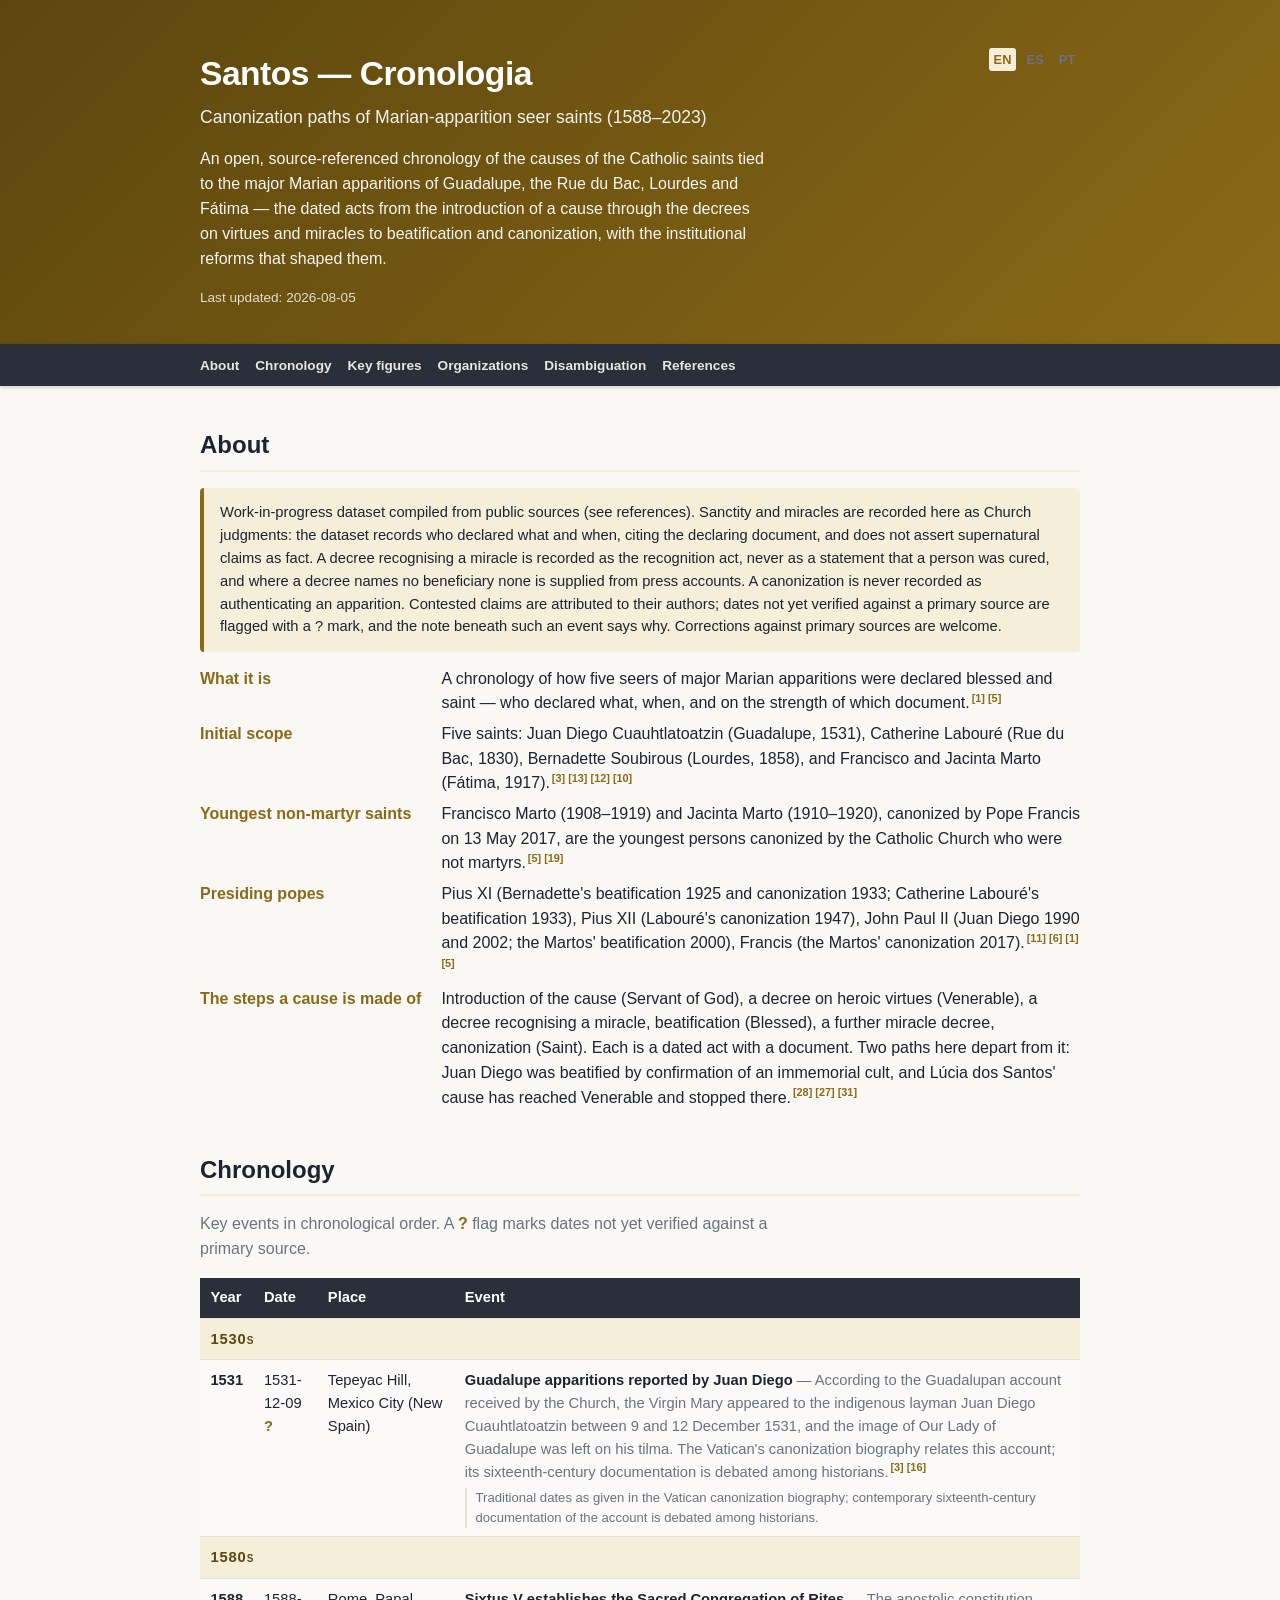
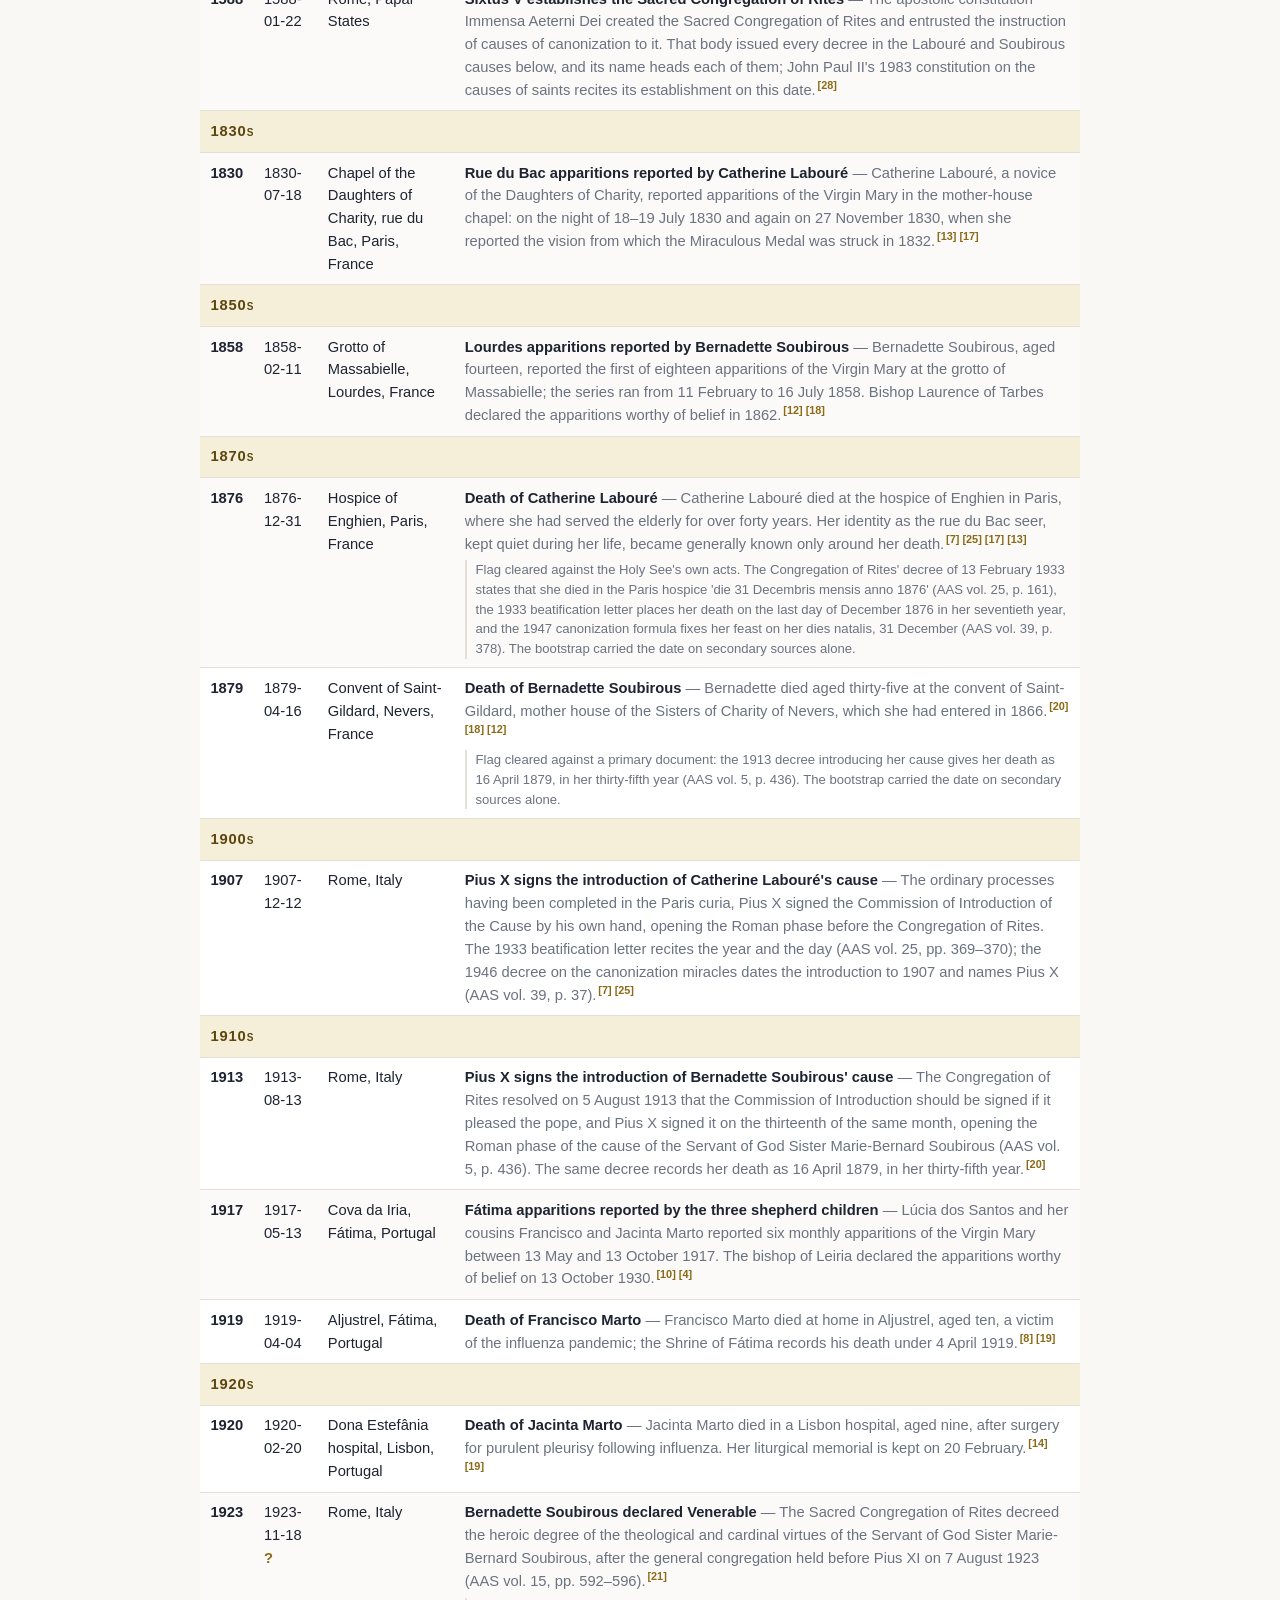
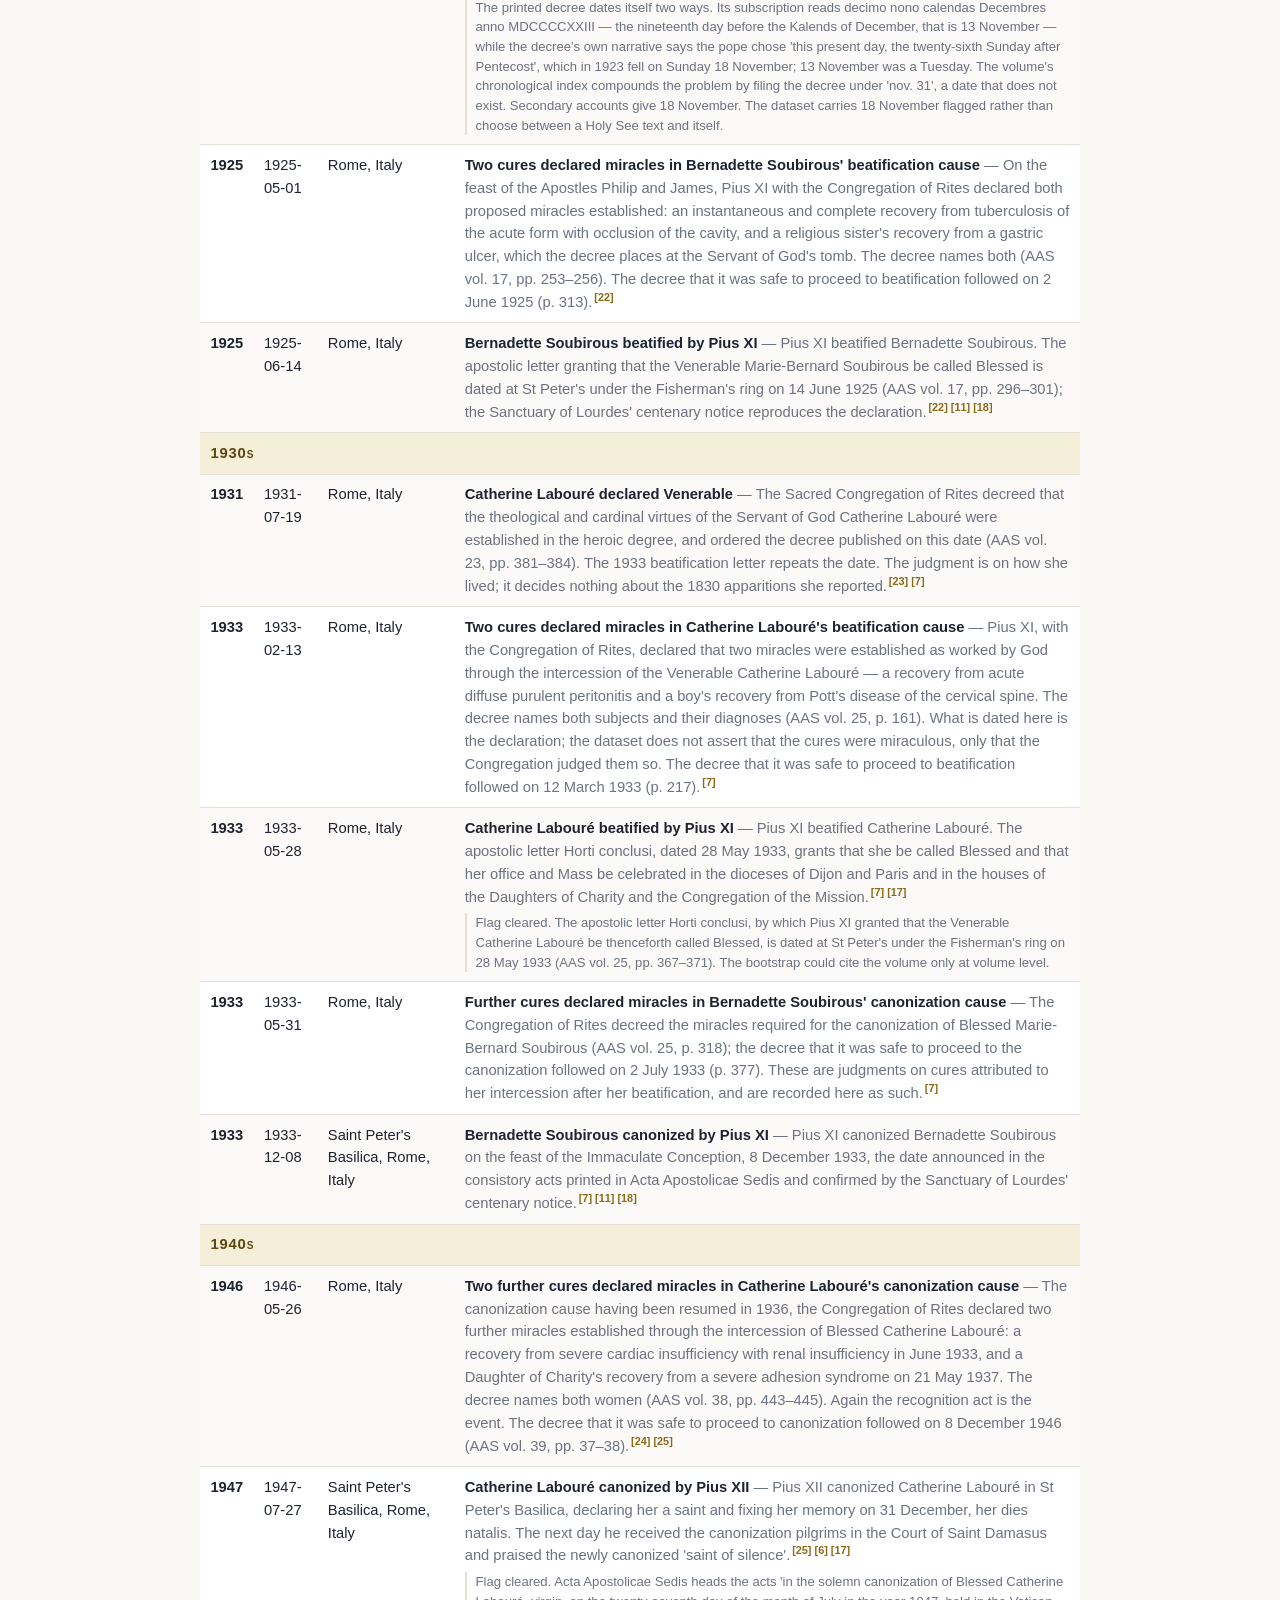
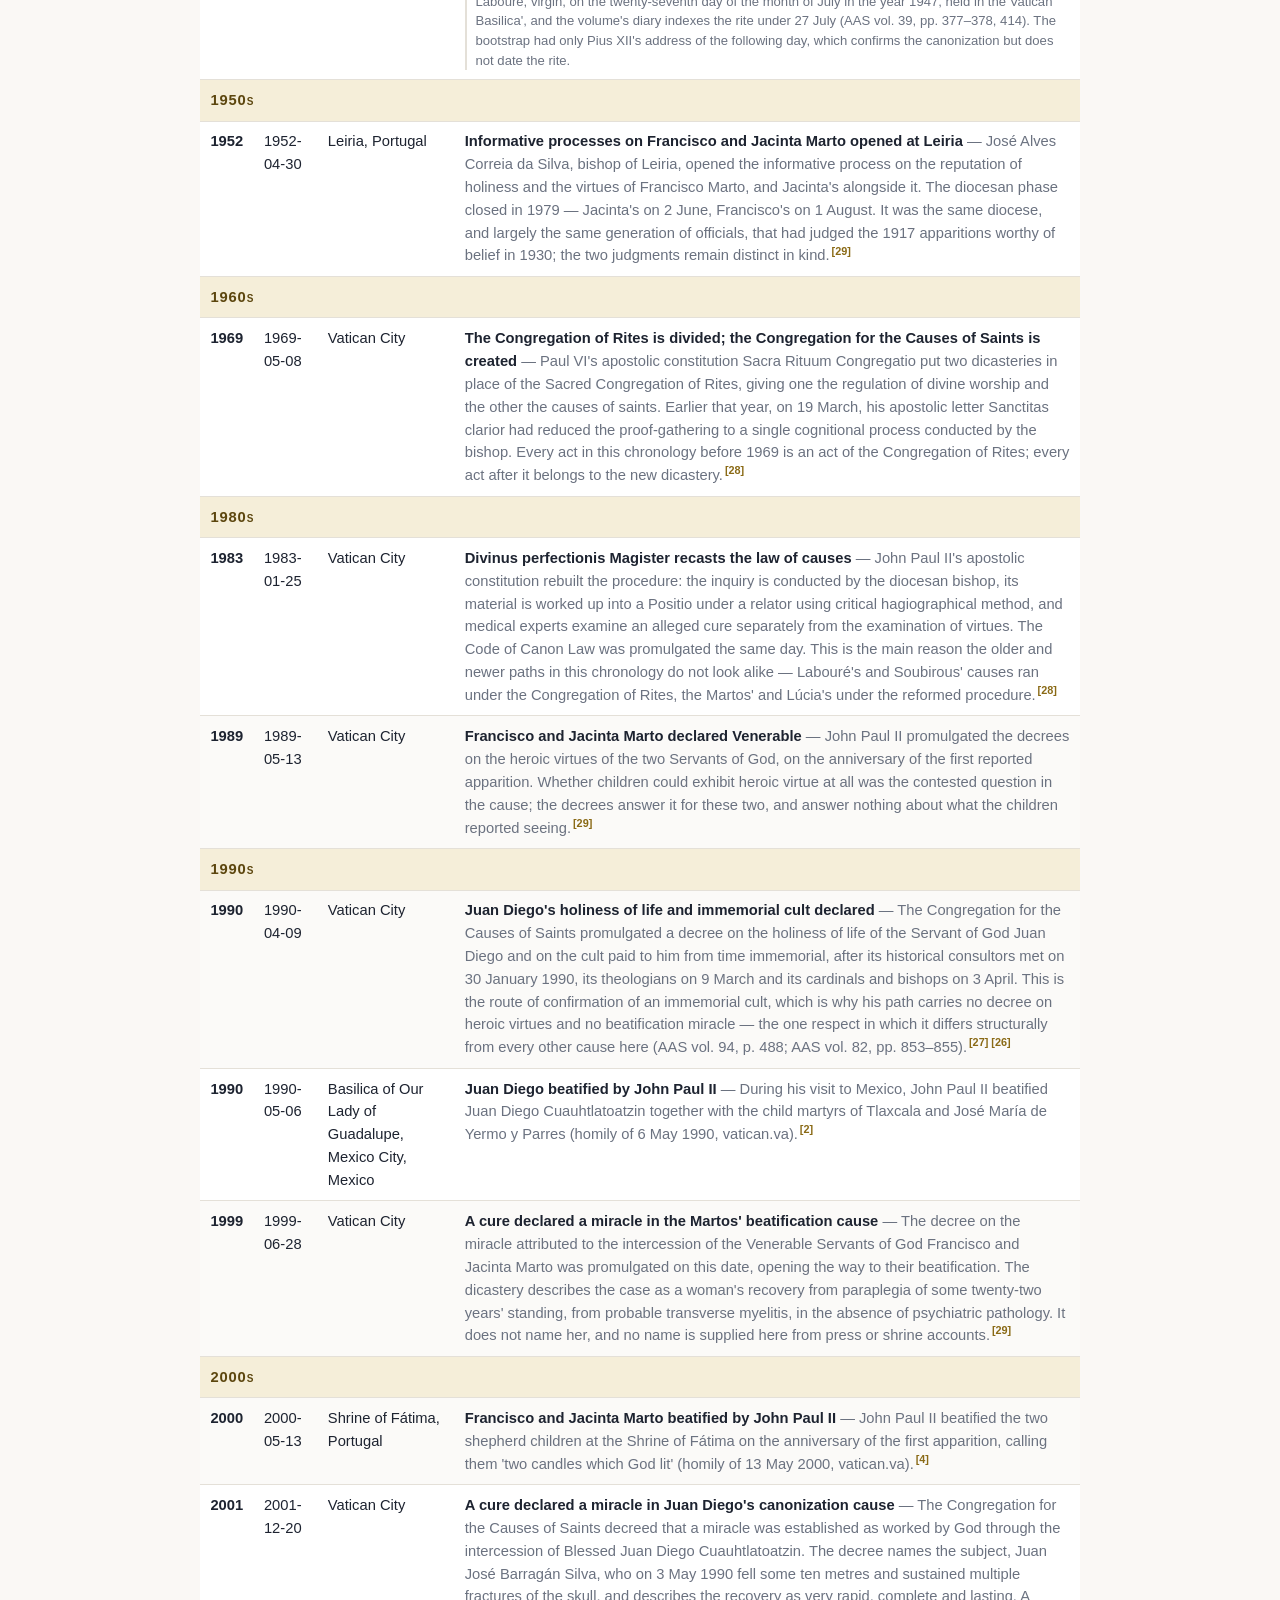
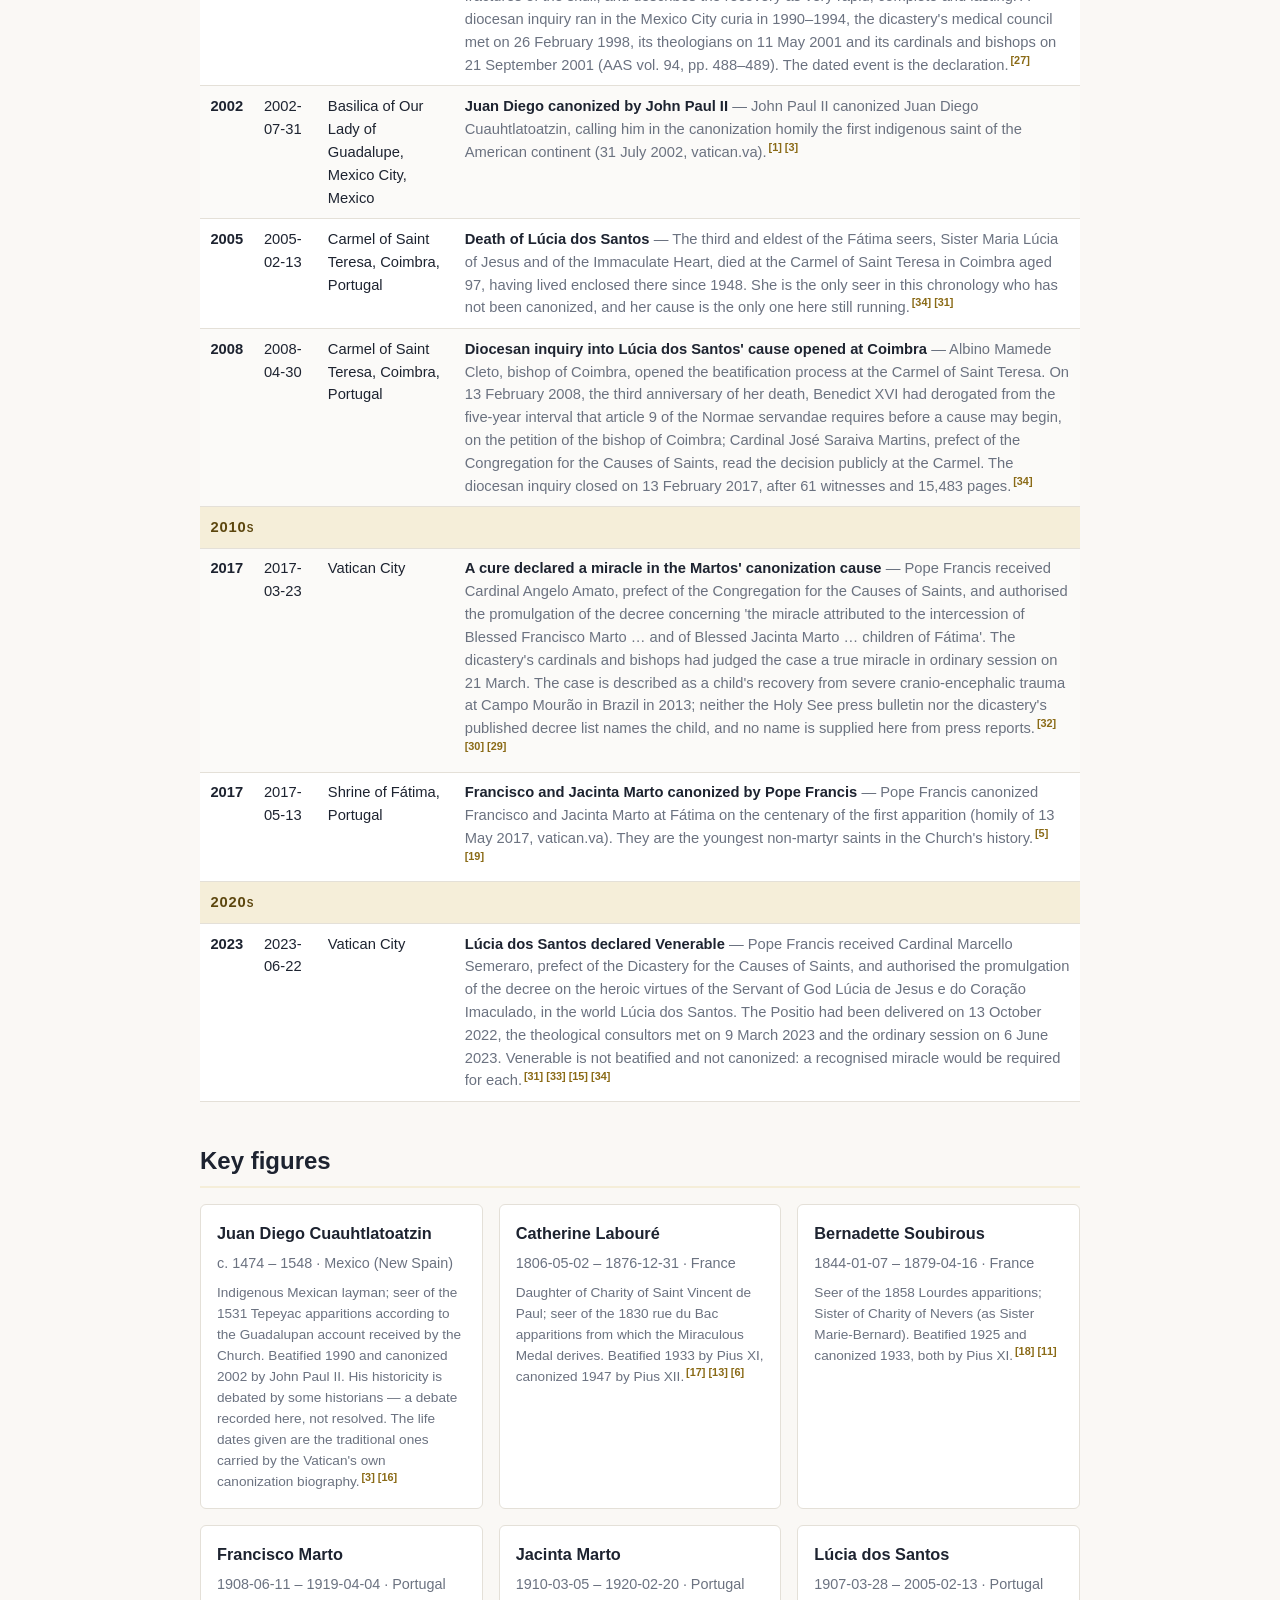
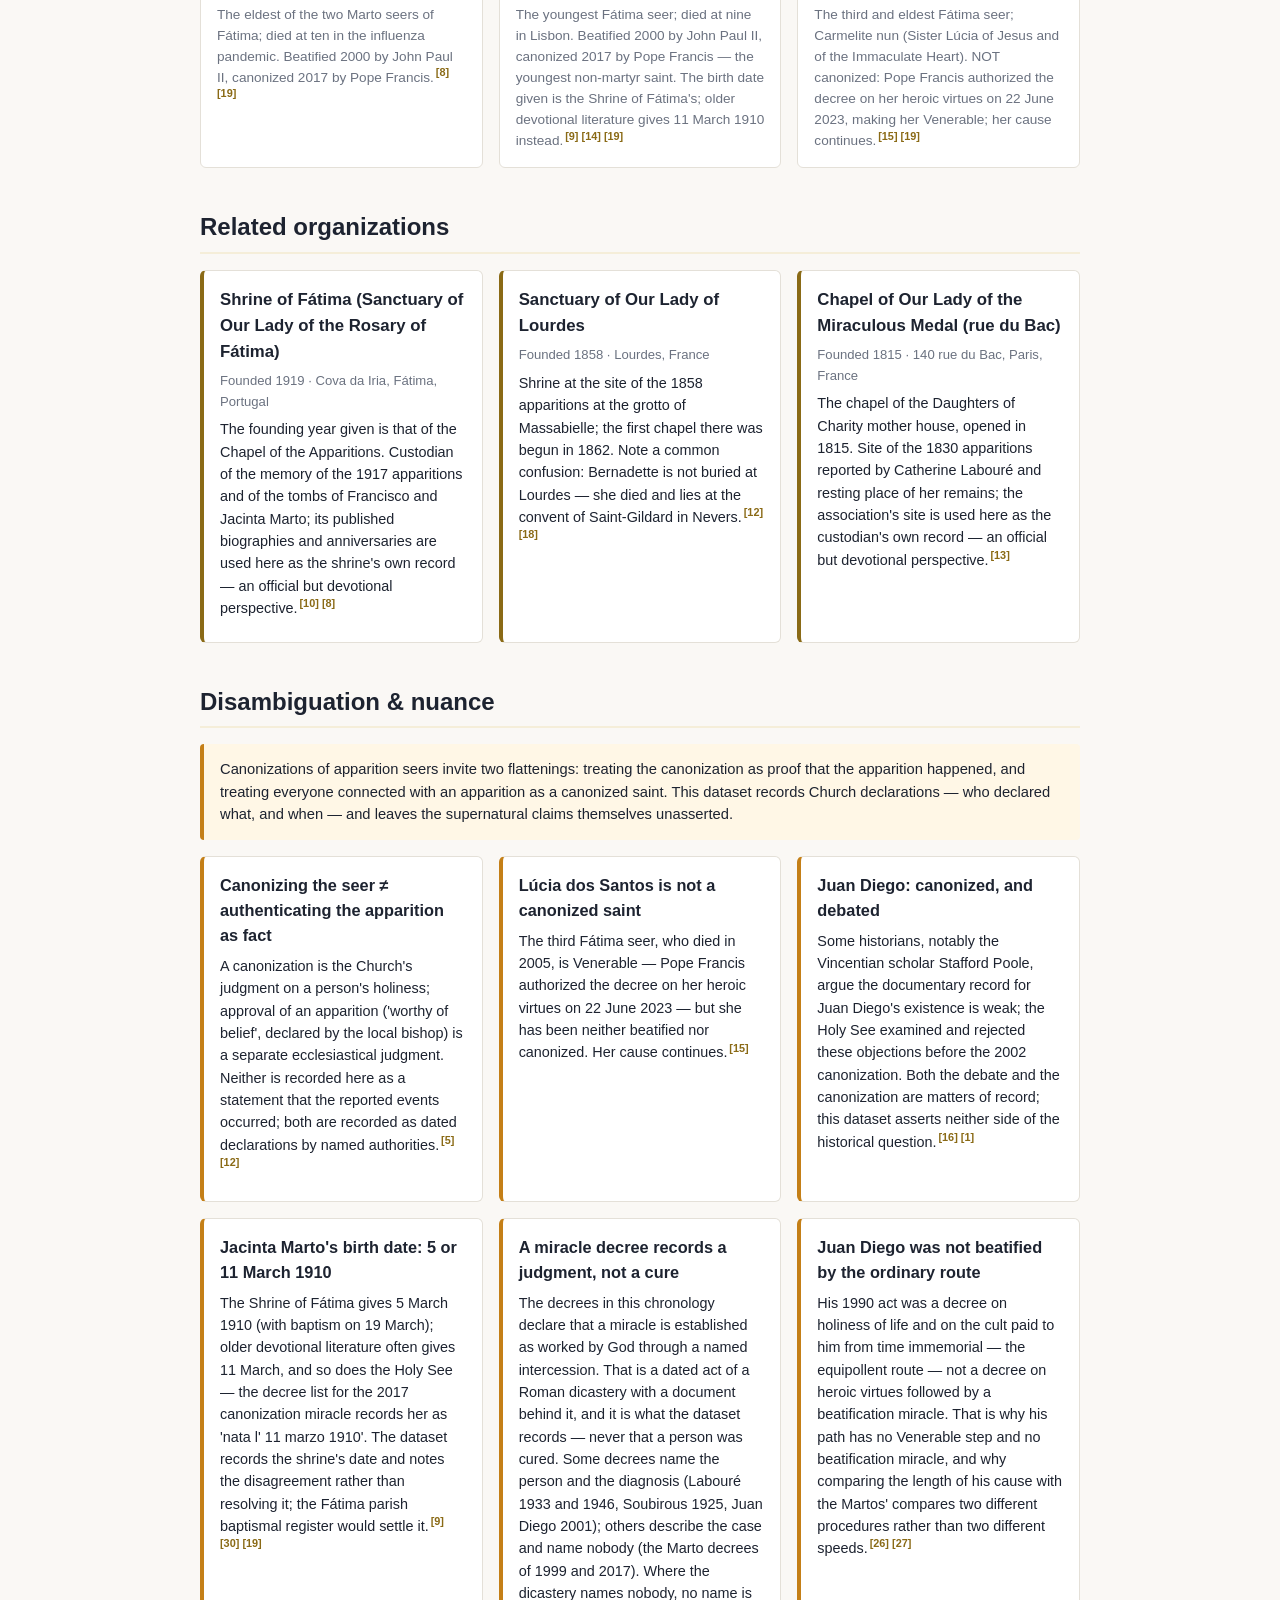
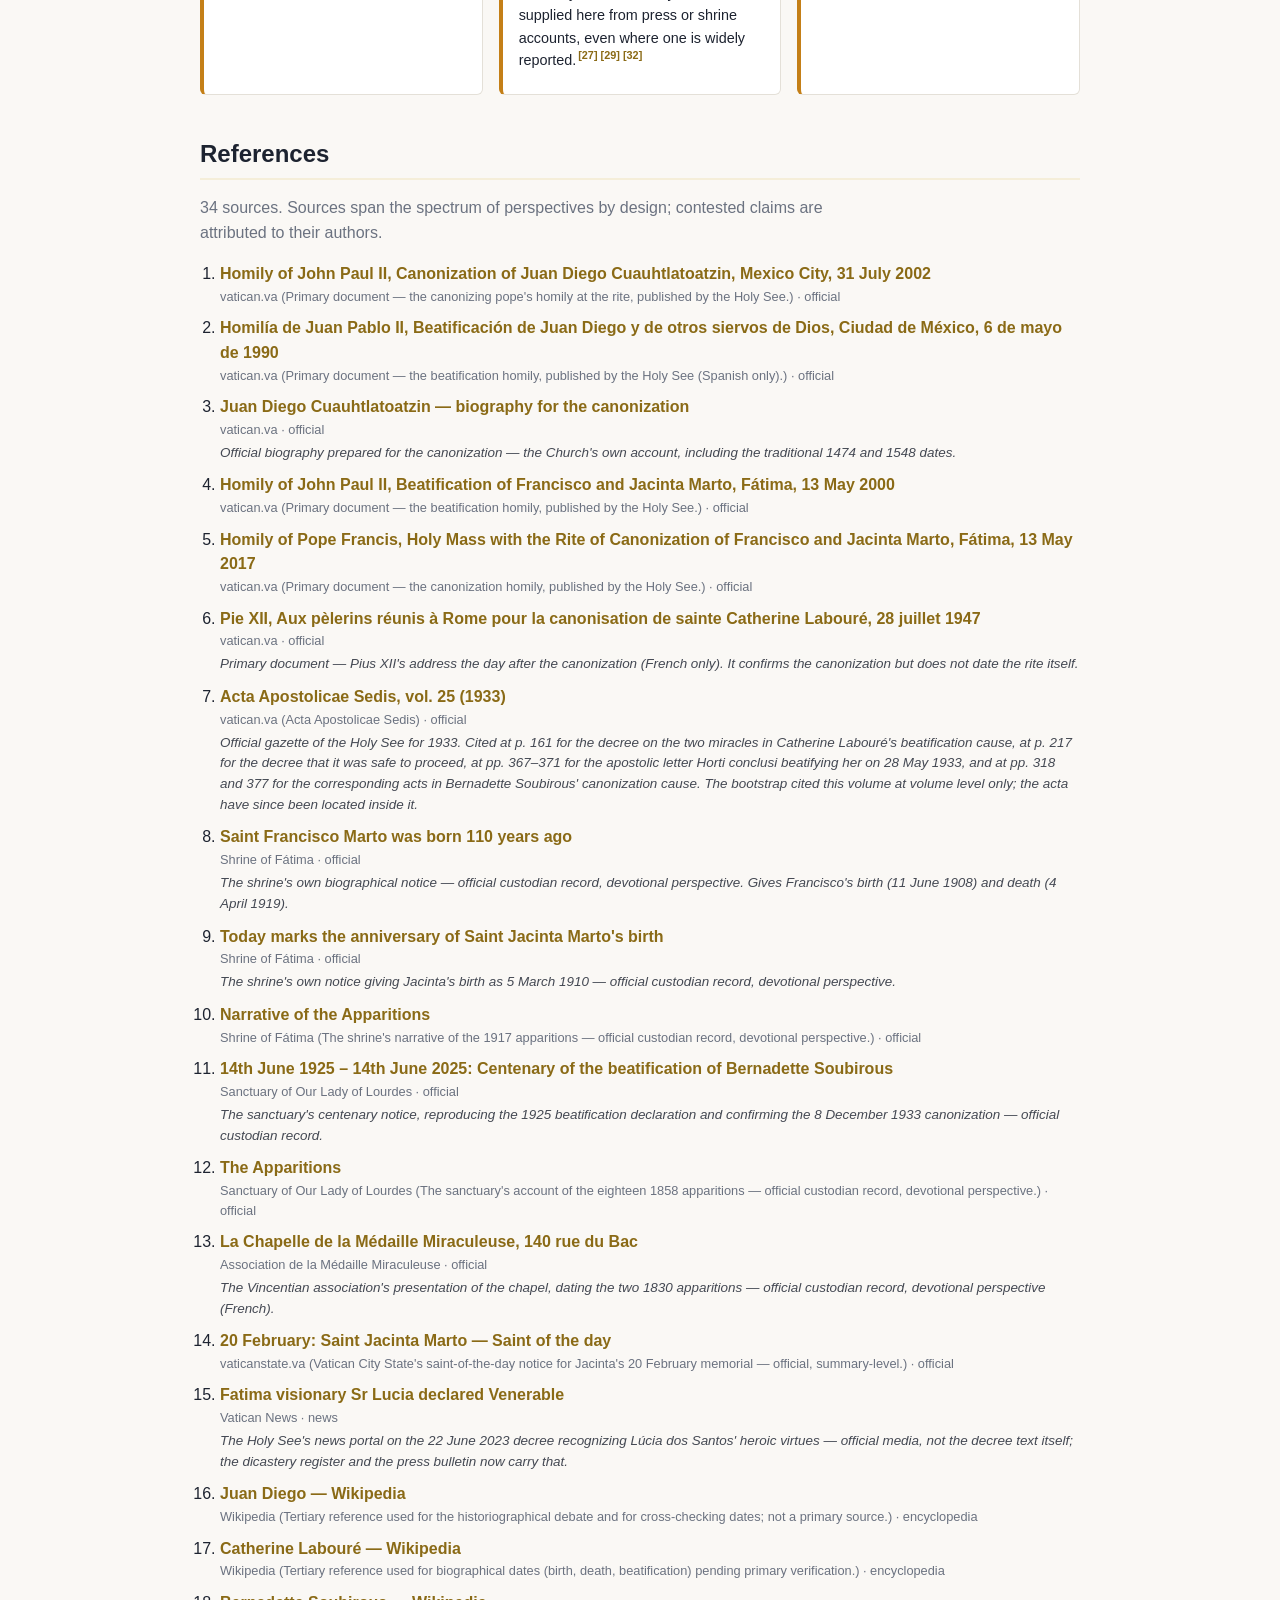
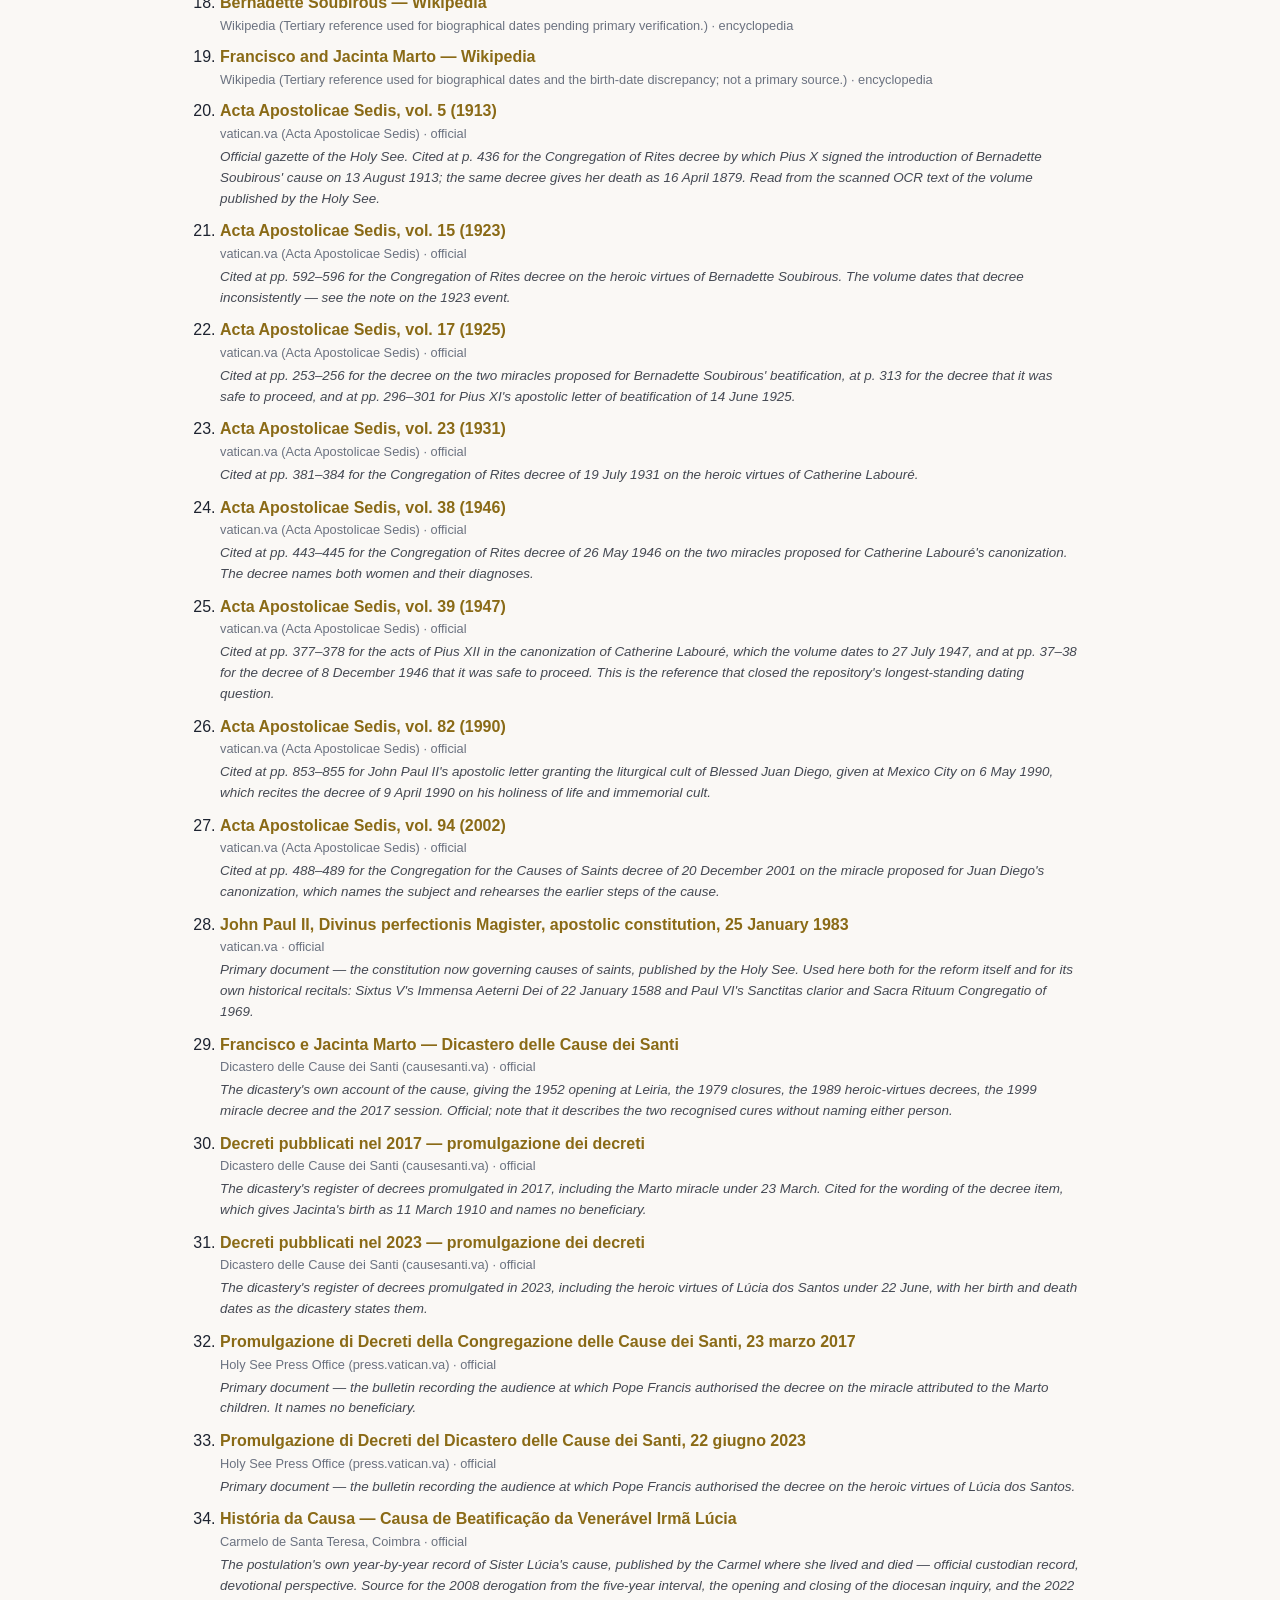
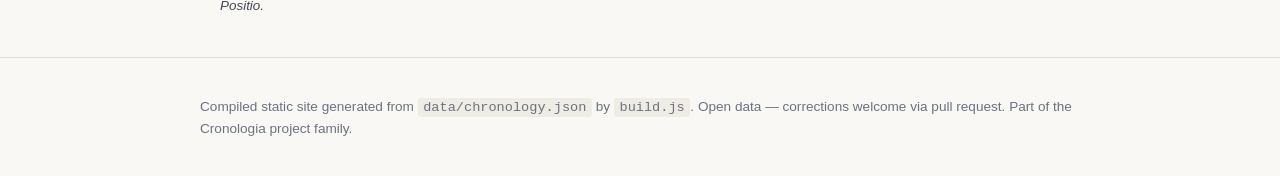
==== commit dfb78fb8: "Deepen the canonization spine: the causes, not just the two papal rites The chronology jumped from d" ====
--- a/docs/en/index.html
+++ b/docs/en/index.html
@@ -4,7 +4,7 @@
   <meta charset="utf-8">
   <meta name="viewport" content="width=device-width, initial-scale=1">
   <title>Santos — Cronologia</title>
-  <meta name="description" content="An open, source-referenced chronology of the beatifications and canonizations of Catholic saints tied to the major Marian apparitions of Guadalupe, the Rue du Bac, Lourdes and Fátima.">
+  <meta name="description" content="An open, source-referenced chronology of the causes of the Catholic saints tied to the major Marian apparitions of Guadalupe, the Rue du Bac, Lourdes and Fátima — the dated acts from the introduction of a cause through the decrees on virtues and miracles to beatification and canonization, with the institutional reforms that shaped them.">
   <!-- Google tag (gtag.js) -->
   <script async src="https://www.googletagmanager.com/gtag/js?id=G-R9LV1QZHVE"></script>
   <script>
@@ -23,17 +23,17 @@
   <meta property="og:site_name" content="Santos — Cronologia">
   <meta property="og:locale" content="en_US">
   <meta property="og:title" content="Santos — Cronologia">
-  <meta property="og:description" content="An open, source-referenced chronology of the beatifications and canonizations of Catholic saints tied to the major Marian apparitions of Guadalupe, the Rue du Bac, Lourdes and Fátima.">
+  <meta property="og:description" content="An open, source-referenced chronology of the causes of the Catholic saints tied to the major Marian apparitions of Guadalupe, the Rue du Bac, Lourdes and Fátima — the dated acts from the introduction of a cause through the decrees on virtues and miracles to beatification and canonization, with the institutional reforms that shaped them.">
   <meta property="og:url" content="https://cronologia.github.io/santos/en/">
   <meta name="twitter:card" content="summary">
   <meta name="twitter:title" content="Santos — Cronologia">
-  <meta name="twitter:description" content="An open, source-referenced chronology of the beatifications and canonizations of Catholic saints tied to the major Marian apparitions of Guadalupe, the Rue du Bac, Lourdes and Fátima.">
+  <meta name="twitter:description" content="An open, source-referenced chronology of the causes of the Catholic saints tied to the major Marian apparitions of Guadalupe, the Rue du Bac, Lourdes and Fátima — the dated acts from the introduction of a cause through the decrees on virtues and miracles to beatification and canonization, with the institutional reforms that shaped them.">
   <script type="application/ld+json">
   {
     "@context": "https://schema.org",
     "@type": "WebSite",
     "name": "Santos — Cronologia",
-    "description": "An open, source-referenced chronology of the beatifications and canonizations of Catholic saints tied to the major Marian apparitions of Guadalupe, the Rue du Bac, Lourdes and Fátima.",
+    "description": "An open, source-referenced chronology of the causes of the Catholic saints tied to the major Marian apparitions of Guadalupe, the Rue du Bac, Lourdes and Fátima — the dated acts from the introduction of a cause through the decrees on virtues and miracles to beatification and canonization, with the institutional reforms that shaped them.",
     "url": "https://cronologia.github.io/santos/en/",
     "inLanguage": "en"
   }
@@ -44,8 +44,8 @@
     <div class="wrap">
       <nav class="lang-switch" aria-label="Language"><span class="lang-current" aria-current="true">EN</span><a href="../es/" hreflang="es">ES</a><a href="../pt/" hreflang="pt">PT</a></nav>
       <h1>Santos — Cronologia</h1>
-      <p class="subtitle">Canonization paths of Marian-apparition seer saints (1531–2017)</p>
-      <p class="lead">An open, source-referenced chronology of the beatifications and canonizations of Catholic saints tied to the major Marian apparitions of Guadalupe, the Rue du Bac, Lourdes and Fátima.</p>
+      <p class="subtitle">Canonization paths of Marian-apparition seer saints (1588–2023)</p>
+      <p class="lead">An open, source-referenced chronology of the causes of the Catholic saints tied to the major Marian apparitions of Guadalupe, the Rue du Bac, Lourdes and Fátima — the dated acts from the introduction of a cause through the decrees on virtues and miracles to beatification and canonization, with the institutional reforms that shaped them.</p>
       <p class="updated">Last updated: 2026-08-05</p>
     </div>
   </header>
@@ -64,7 +64,7 @@
   <main class="wrap">
     <section id="about">
       <h2>About</h2>
-      <p class="notice">Work-in-progress dataset compiled from public sources (see references). Sanctity and miracles are recorded here as Church judgments: the dataset records who declared what and when, citing the declaring document, and does not assert supernatural claims as fact. Contested claims are attributed to their authors; dates not yet verified against a primary source are flagged with a ? mark. Corrections against primary sources are welcome.</p>
+      <p class="notice">Work-in-progress dataset compiled from public sources (see references). Sanctity and miracles are recorded here as Church judgments: the dataset records who declared what and when, citing the declaring document, and does not assert supernatural claims as fact. A decree recognising a miracle is recorded as the recognition act, never as a statement that a person was cured, and where a decree names no beneficiary none is supplied from press accounts. A canonization is never recorded as authenticating an apparition. Contested claims are attributed to their authors; dates not yet verified against a primary source are flagged with a ? mark, and the note beneath such an event says why. Corrections against primary sources are welcome.</p>
       <dl class="facts">
         <dt>What it is</dt>
         <dd>A chronology of how five seers of major Marian apparitions were declared blessed and saint — who declared what, when, and on the strength of which document.<sup class="cite"><a href="#ref-1" title="Reference 1">[1]</a> <a href="#ref-5" title="Reference 5">[5]</a></sup></dd>
@@ -74,6 +74,8 @@
         <dd>Francisco Marto (1908–1919) and Jacinta Marto (1910–1920), canonized by Pope Francis on 13 May 2017, are the youngest persons canonized by the Catholic Church who were not martyrs.<sup class="cite"><a href="#ref-5" title="Reference 5">[5]</a> <a href="#ref-19" title="Reference 19">[19]</a></sup></dd>
         <dt>Presiding popes</dt>
         <dd>Pius XI (Bernadette&#39;s beatification 1925 and canonization 1933; Catherine Labouré&#39;s beatification 1933), Pius XII (Labouré&#39;s canonization 1947), John Paul II (Juan Diego 1990 and 2002; the Martos&#39; beatification 2000), Francis (the Martos&#39; canonization 2017).<sup class="cite"><a href="#ref-11" title="Reference 11">[11]</a> <a href="#ref-6" title="Reference 6">[6]</a> <a href="#ref-1" title="Reference 1">[1]</a> <a href="#ref-5" title="Reference 5">[5]</a></sup></dd>
+        <dt>The steps a cause is made of</dt>
+        <dd>Introduction of the cause (Servant of God), a decree on heroic virtues (Venerable), a decree recognising a miracle, beatification (Blessed), a further miracle decree, canonization (Saint). Each is a dated act with a document. Two paths here depart from it: Juan Diego was beatified by confirmation of an immemorial cult, and Lúcia dos Santos&#39; cause has reached Venerable and stopped there.<sup class="cite"><a href="#ref-28" title="Reference 28">[28]</a> <a href="#ref-27" title="Reference 27">[27]</a> <a href="#ref-31" title="Reference 31">[31]</a></sup></dd>
       </dl>
     </section>
 
@@ -92,7 +94,14 @@
           <td class="year">1531</td>
           <td>1531-12-09 <span class="flag" title="Date not yet verified against a primary source">?</span></td>
           <td>Tepeyac Hill, Mexico City (New Spain)</td>
-          <td><strong>Guadalupe apparitions reported by Juan Diego</strong> <span class="muted">— According to the Guadalupan account received by the Church, the Virgin Mary appeared to the indigenous layman Juan Diego Cuauhtlatoatzin between 9 and 12 December 1531, and the image of Our Lady of Guadalupe was left on his tilma. The Vatican&#39;s canonization biography relates this account; its sixteenth-century documentation is debated among historians.</span><sup class="cite"><a href="#ref-3" title="Reference 3">[3]</a> <a href="#ref-16" title="Reference 16">[16]</a></sup></td>
+          <td><strong>Guadalupe apparitions reported by Juan Diego</strong> <span class="muted">— According to the Guadalupan account received by the Church, the Virgin Mary appeared to the indigenous layman Juan Diego Cuauhtlatoatzin between 9 and 12 December 1531, and the image of Our Lady of Guadalupe was left on his tilma. The Vatican&#39;s canonization biography relates this account; its sixteenth-century documentation is debated among historians.</span><sup class="cite"><a href="#ref-3" title="Reference 3">[3]</a> <a href="#ref-16" title="Reference 16">[16]</a></sup><span class="date-note">Traditional dates as given in the Vatican canonization biography; contemporary sixteenth-century documentation of the account is debated among historians.</span></td>
+        </tr>
+        <tr class="decade-row" id="decade-1580"><th colspan="4">1580s</th></tr>
+        <tr>
+          <td class="year">1588</td>
+          <td>1588-01-22</td>
+          <td>Rome, Papal States</td>
+          <td><strong>Sixtus V establishes the Sacred Congregation of Rites</strong> <span class="muted">— The apostolic constitution Immensa Aeterni Dei created the Sacred Congregation of Rites and entrusted the instruction of causes of canonization to it. That body issued every decree in the Labouré and Soubirous causes below, and its name heads each of them; John Paul II&#39;s 1983 constitution on the causes of saints recites its establishment on this date.</span><sup class="cite"><a href="#ref-28" title="Reference 28">[28]</a></sup></td>
         </tr>
         <tr class="decade-row" id="decade-1830"><th colspan="4">1830s</th></tr>
         <tr>
@@ -111,17 +120,30 @@
         <tr class="decade-row" id="decade-1870"><th colspan="4">1870s</th></tr>
         <tr>
           <td class="year">1876</td>
-          <td>1876-12-31 <span class="flag" title="Date not yet verified against a primary source">?</span></td>
+          <td>1876-12-31</td>
           <td>Hospice of Enghien, Paris, France</td>
-          <td><strong>Death of Catherine Labouré</strong> <span class="muted">— Catherine Labouré died at the hospice of Enghien in Paris, where she had served the elderly for over forty years. Her identity as the rue du Bac seer, kept quiet during her life, became generally known only around her death.</span><sup class="cite"><a href="#ref-17" title="Reference 17">[17]</a> <a href="#ref-13" title="Reference 13">[13]</a></sup></td>
+          <td><strong>Death of Catherine Labouré</strong> <span class="muted">— Catherine Labouré died at the hospice of Enghien in Paris, where she had served the elderly for over forty years. Her identity as the rue du Bac seer, kept quiet during her life, became generally known only around her death.</span><sup class="cite"><a href="#ref-7" title="Reference 7">[7]</a> <a href="#ref-25" title="Reference 25">[25]</a> <a href="#ref-17" title="Reference 17">[17]</a> <a href="#ref-13" title="Reference 13">[13]</a></sup><span class="date-note">Flag cleared against the Holy See&#39;s own acts. The Congregation of Rites&#39; decree of 13 February 1933 states that she died in the Paris hospice &#39;die 31 Decembris mensis anno 1876&#39; (AAS vol. 25, p. 161), the 1933 beatification letter places her death on the last day of December 1876 in her seventieth year, and the 1947 canonization formula fixes her feast on her dies natalis, 31 December (AAS vol. 39, p. 378). The bootstrap carried the date on secondary sources alone.</span></td>
         </tr>
         <tr>
           <td class="year">1879</td>
-          <td>1879-04-16 <span class="flag" title="Date not yet verified against a primary source">?</span></td>
+          <td>1879-04-16</td>
           <td>Convent of Saint-Gildard, Nevers, France</td>
-          <td><strong>Death of Bernadette Soubirous</strong> <span class="muted">— Bernadette died aged thirty-five at the convent of Saint-Gildard, mother house of the Sisters of Charity of Nevers, which she had entered in 1866.</span><sup class="cite"><a href="#ref-18" title="Reference 18">[18]</a> <a href="#ref-12" title="Reference 12">[12]</a></sup></td>
+          <td><strong>Death of Bernadette Soubirous</strong> <span class="muted">— Bernadette died aged thirty-five at the convent of Saint-Gildard, mother house of the Sisters of Charity of Nevers, which she had entered in 1866.</span><sup class="cite"><a href="#ref-20" title="Reference 20">[20]</a> <a href="#ref-18" title="Reference 18">[18]</a> <a href="#ref-12" title="Reference 12">[12]</a></sup><span class="date-note">Flag cleared against a primary document: the 1913 decree introducing her cause gives her death as 16 April 1879, in her thirty-fifth year (AAS vol. 5, p. 436). The bootstrap carried the date on secondary sources alone.</span></td>
+        </tr>
+        <tr class="decade-row" id="decade-1900"><th colspan="4">1900s</th></tr>
+        <tr>
+          <td class="year">1907</td>
+          <td>1907-12-12</td>
+          <td>Rome, Italy</td>
+          <td><strong>Pius X signs the introduction of Catherine Labouré&#39;s cause</strong> <span class="muted">— The ordinary processes having been completed in the Paris curia, Pius X signed the Commission of Introduction of the Cause by his own hand, opening the Roman phase before the Congregation of Rites. The 1933 beatification letter recites the year and the day (AAS vol. 25, pp. 369–370); the 1946 decree on the canonization miracles dates the introduction to 1907 and names Pius X (AAS vol. 39, p. 37).</span><sup class="cite"><a href="#ref-7" title="Reference 7">[7]</a> <a href="#ref-25" title="Reference 25">[25]</a></sup></td>
         </tr>
         <tr class="decade-row" id="decade-1910"><th colspan="4">1910s</th></tr>
+        <tr>
+          <td class="year">1913</td>
+          <td>1913-08-13</td>
+          <td>Rome, Italy</td>
+          <td><strong>Pius X signs the introduction of Bernadette Soubirous&#39; cause</strong> <span class="muted">— The Congregation of Rites resolved on 5 August 1913 that the Commission of Introduction should be signed if it pleased the pope, and Pius X signed it on the thirteenth of the same month, opening the Roman phase of the cause of the Servant of God Sister Marie-Bernard Soubirous (AAS vol. 5, p. 436). The same decree records her death as 16 April 1879, in her thirty-fifth year.</span><sup class="cite"><a href="#ref-20" title="Reference 20">[20]</a></sup></td>
+        </tr>
         <tr>
           <td class="year">1917</td>
           <td>1917-05-13</td>
@@ -142,38 +164,113 @@
           <td><strong>Death of Jacinta Marto</strong> <span class="muted">— Jacinta Marto died in a Lisbon hospital, aged nine, after surgery for purulent pleurisy following influenza. Her liturgical memorial is kept on 20 February.</span><sup class="cite"><a href="#ref-14" title="Reference 14">[14]</a> <a href="#ref-19" title="Reference 19">[19]</a></sup></td>
         </tr>
         <tr>
+          <td class="year">1923</td>
+          <td>1923-11-18 <span class="flag" title="Date not yet verified against a primary source">?</span></td>
+          <td>Rome, Italy</td>
+          <td><strong>Bernadette Soubirous declared Venerable</strong> <span class="muted">— The Sacred Congregation of Rites decreed the heroic degree of the theological and cardinal virtues of the Servant of God Sister Marie-Bernard Soubirous, after the general congregation held before Pius XI on 7 August 1923 (AAS vol. 15, pp. 592–596).</span><sup class="cite"><a href="#ref-21" title="Reference 21">[21]</a></sup><span class="date-note">The printed decree dates itself two ways. Its subscription reads decimo nono calendas Decembres anno MDCCCCXXIII — the nineteenth day before the Kalends of December, that is 13 November — while the decree&#39;s own narrative says the pope chose &#39;this present day, the twenty-sixth Sunday after Pentecost&#39;, which in 1923 fell on Sunday 18 November; 13 November was a Tuesday. The volume&#39;s chronological index compounds the problem by filing the decree under &#39;nov. 31&#39;, a date that does not exist. Secondary accounts give 18 November. The dataset carries 18 November flagged rather than choose between a Holy See text and itself.</span></td>
+        </tr>
+        <tr>
+          <td class="year">1925</td>
+          <td>1925-05-01</td>
+          <td>Rome, Italy</td>
+          <td><strong>Two cures declared miracles in Bernadette Soubirous&#39; beatification cause</strong> <span class="muted">— On the feast of the Apostles Philip and James, Pius XI with the Congregation of Rites declared both proposed miracles established: an instantaneous and complete recovery from tuberculosis of the acute form with occlusion of the cavity, and a religious sister&#39;s recovery from a gastric ulcer, which the decree places at the Servant of God&#39;s tomb. The decree names both (AAS vol. 17, pp. 253–256). The decree that it was safe to proceed to beatification followed on 2 June 1925 (p. 313).</span><sup class="cite"><a href="#ref-22" title="Reference 22">[22]</a></sup></td>
+        </tr>
+        <tr>
           <td class="year">1925</td>
           <td>1925-06-14</td>
           <td>Rome, Italy</td>
-          <td><strong>Bernadette Soubirous beatified by Pius XI</strong> <span class="muted">— Pius XI beatified Bernadette Soubirous. The Sanctuary of Lourdes&#39; centenary notice reproduces the beatification declaration, issued in Rome at Saint Peter&#39;s and dated 14 June 1925.</span><sup class="cite"><a href="#ref-11" title="Reference 11">[11]</a> <a href="#ref-18" title="Reference 18">[18]</a></sup></td>
+          <td><strong>Bernadette Soubirous beatified by Pius XI</strong> <span class="muted">— Pius XI beatified Bernadette Soubirous. The apostolic letter granting that the Venerable Marie-Bernard Soubirous be called Blessed is dated at St Peter&#39;s under the Fisherman&#39;s ring on 14 June 1925 (AAS vol. 17, pp. 296–301); the Sanctuary of Lourdes&#39; centenary notice reproduces the declaration.</span><sup class="cite"><a href="#ref-22" title="Reference 22">[22]</a> <a href="#ref-11" title="Reference 11">[11]</a> <a href="#ref-18" title="Reference 18">[18]</a></sup></td>
         </tr>
         <tr class="decade-row" id="decade-1930"><th colspan="4">1930s</th></tr>
         <tr>
+          <td class="year">1931</td>
+          <td>1931-07-19</td>
+          <td>Rome, Italy</td>
+          <td><strong>Catherine Labouré declared Venerable</strong> <span class="muted">— The Sacred Congregation of Rites decreed that the theological and cardinal virtues of the Servant of God Catherine Labouré were established in the heroic degree, and ordered the decree published on this date (AAS vol. 23, pp. 381–384). The 1933 beatification letter repeats the date. The judgment is on how she lived; it decides nothing about the 1830 apparitions she reported.</span><sup class="cite"><a href="#ref-23" title="Reference 23">[23]</a> <a href="#ref-7" title="Reference 7">[7]</a></sup></td>
+        </tr>
+        <tr>
           <td class="year">1933</td>
-          <td>1933-05-28 <span class="flag" title="Date not yet verified against a primary source">?</span></td>
-          <td>Rome, Italy</td>
-          <td><strong>Catherine Labouré beatified by Pius XI</strong> <span class="muted">— Pius XI beatified Catherine Labouré. The date of 28 May 1933 rests here on secondary sources; the official record belongs to the Acta Apostolicae Sedis of 1933, cited at volume level pending page-level verification.</span><sup class="cite"><a href="#ref-17" title="Reference 17">[17]</a> <a href="#ref-7" title="Reference 7">[7]</a></sup></td>
+          <td>1933-02-13</td>
+          <td>Rome, Italy</td>
+          <td><strong>Two cures declared miracles in Catherine Labouré&#39;s beatification cause</strong> <span class="muted">— Pius XI, with the Congregation of Rites, declared that two miracles were established as worked by God through the intercession of the Venerable Catherine Labouré — a recovery from acute diffuse purulent peritonitis and a boy&#39;s recovery from Pott&#39;s disease of the cervical spine. The decree names both subjects and their diagnoses (AAS vol. 25, p. 161). What is dated here is the declaration; the dataset does not assert that the cures were miraculous, only that the Congregation judged them so. The decree that it was safe to proceed to beatification followed on 12 March 1933 (p. 217).</span><sup class="cite"><a href="#ref-7" title="Reference 7">[7]</a></sup></td>
+        </tr>
+        <tr>
+          <td class="year">1933</td>
+          <td>1933-05-28</td>
+          <td>Rome, Italy</td>
+          <td><strong>Catherine Labouré beatified by Pius XI</strong> <span class="muted">— Pius XI beatified Catherine Labouré. The apostolic letter Horti conclusi, dated 28 May 1933, grants that she be called Blessed and that her office and Mass be celebrated in the dioceses of Dijon and Paris and in the houses of the Daughters of Charity and the Congregation of the Mission.</span><sup class="cite"><a href="#ref-7" title="Reference 7">[7]</a> <a href="#ref-17" title="Reference 17">[17]</a></sup><span class="date-note">Flag cleared. The apostolic letter Horti conclusi, by which Pius XI granted that the Venerable Catherine Labouré be thenceforth called Blessed, is dated at St Peter&#39;s under the Fisherman&#39;s ring on 28 May 1933 (AAS vol. 25, pp. 367–371). The bootstrap could cite the volume only at volume level.</span></td>
+        </tr>
+        <tr>
+          <td class="year">1933</td>
+          <td>1933-05-31</td>
+          <td>Rome, Italy</td>
+          <td><strong>Further cures declared miracles in Bernadette Soubirous&#39; canonization cause</strong> <span class="muted">— The Congregation of Rites decreed the miracles required for the canonization of Blessed Marie-Bernard Soubirous (AAS vol. 25, p. 318); the decree that it was safe to proceed to the canonization followed on 2 July 1933 (p. 377). These are judgments on cures attributed to her intercession after her beatification, and are recorded here as such.</span><sup class="cite"><a href="#ref-7" title="Reference 7">[7]</a></sup></td>
         </tr>
         <tr>
           <td class="year">1933</td>
           <td>1933-12-08</td>
           <td>Saint Peter&#39;s Basilica, Rome, Italy</td>
-          <td><strong>Bernadette Soubirous canonized by Pius XI</strong> <span class="muted">— Pius XI canonized Bernadette Soubirous on the feast of the Immaculate Conception, 8 December 1933 — a date the Sanctuary of Lourdes&#39; centenary notice confirms.</span><sup class="cite"><a href="#ref-11" title="Reference 11">[11]</a> <a href="#ref-18" title="Reference 18">[18]</a> <a href="#ref-7" title="Reference 7">[7]</a></sup></td>
+          <td><strong>Bernadette Soubirous canonized by Pius XI</strong> <span class="muted">— Pius XI canonized Bernadette Soubirous on the feast of the Immaculate Conception, 8 December 1933, the date announced in the consistory acts printed in Acta Apostolicae Sedis and confirmed by the Sanctuary of Lourdes&#39; centenary notice.</span><sup class="cite"><a href="#ref-7" title="Reference 7">[7]</a> <a href="#ref-11" title="Reference 11">[11]</a> <a href="#ref-18" title="Reference 18">[18]</a></sup></td>
         </tr>
         <tr class="decade-row" id="decade-1940"><th colspan="4">1940s</th></tr>
         <tr>
+          <td class="year">1946</td>
+          <td>1946-05-26</td>
+          <td>Rome, Italy</td>
+          <td><strong>Two further cures declared miracles in Catherine Labouré&#39;s canonization cause</strong> <span class="muted">— The canonization cause having been resumed in 1936, the Congregation of Rites declared two further miracles established through the intercession of Blessed Catherine Labouré: a recovery from severe cardiac insufficiency with renal insufficiency in June 1933, and a Daughter of Charity&#39;s recovery from a severe adhesion syndrome on 21 May 1937. The decree names both women (AAS vol. 38, pp. 443–445). Again the recognition act is the event. The decree that it was safe to proceed to canonization followed on 8 December 1946 (AAS vol. 39, pp. 37–38).</span><sup class="cite"><a href="#ref-24" title="Reference 24">[24]</a> <a href="#ref-25" title="Reference 25">[25]</a></sup></td>
+        </tr>
+        <tr>
           <td class="year">1947</td>
-          <td>1947-07-27 <span class="flag" title="Date not yet verified against a primary source">?</span></td>
+          <td>1947-07-27</td>
           <td>Saint Peter&#39;s Basilica, Rome, Italy</td>
-          <td><strong>Catherine Labouré canonized by Pius XII</strong> <span class="muted">— Pius XII canonized Catherine Labouré. The next day he received the canonization pilgrims in the Court of Saint Damasus and praised the newly canonized &#39;saint of silence&#39; (address of 28 July 1947, vatican.va); the 27 July date of the rite itself rests on secondary sources.</span><sup class="cite"><a href="#ref-6" title="Reference 6">[6]</a> <a href="#ref-17" title="Reference 17">[17]</a></sup></td>
+          <td><strong>Catherine Labouré canonized by Pius XII</strong> <span class="muted">— Pius XII canonized Catherine Labouré in St Peter&#39;s Basilica, declaring her a saint and fixing her memory on 31 December, her dies natalis. The next day he received the canonization pilgrims in the Court of Saint Damasus and praised the newly canonized &#39;saint of silence&#39;.</span><sup class="cite"><a href="#ref-25" title="Reference 25">[25]</a> <a href="#ref-6" title="Reference 6">[6]</a> <a href="#ref-17" title="Reference 17">[17]</a></sup><span class="date-note">Flag cleared. Acta Apostolicae Sedis heads the acts &#39;in the solemn canonization of Blessed Catherine Labouré, virgin, on the twenty-seventh day of the month of July in the year 1947, held in the Vatican Basilica&#39;, and the volume&#39;s diary indexes the rite under 27 July (AAS vol. 39, pp. 377–378, 414). The bootstrap had only Pius XII&#39;s address of the following day, which confirms the canonization but does not date the rite.</span></td>
+        </tr>
+        <tr class="decade-row" id="decade-1950"><th colspan="4">1950s</th></tr>
+        <tr>
+          <td class="year">1952</td>
+          <td>1952-04-30</td>
+          <td>Leiria, Portugal</td>
+          <td><strong>Informative processes on Francisco and Jacinta Marto opened at Leiria</strong> <span class="muted">— José Alves Correia da Silva, bishop of Leiria, opened the informative process on the reputation of holiness and the virtues of Francisco Marto, and Jacinta&#39;s alongside it. The diocesan phase closed in 1979 — Jacinta&#39;s on 2 June, Francisco&#39;s on 1 August. It was the same diocese, and largely the same generation of officials, that had judged the 1917 apparitions worthy of belief in 1930; the two judgments remain distinct in kind.</span><sup class="cite"><a href="#ref-29" title="Reference 29">[29]</a></sup></td>
+        </tr>
+        <tr class="decade-row" id="decade-1960"><th colspan="4">1960s</th></tr>
+        <tr>
+          <td class="year">1969</td>
+          <td>1969-05-08</td>
+          <td>Vatican City</td>
+          <td><strong>The Congregation of Rites is divided; the Congregation for the Causes of Saints is created</strong> <span class="muted">— Paul VI&#39;s apostolic constitution Sacra Rituum Congregatio put two dicasteries in place of the Sacred Congregation of Rites, giving one the regulation of divine worship and the other the causes of saints. Earlier that year, on 19 March, his apostolic letter Sanctitas clarior had reduced the proof-gathering to a single cognitional process conducted by the bishop. Every act in this chronology before 1969 is an act of the Congregation of Rites; every act after it belongs to the new dicastery.</span><sup class="cite"><a href="#ref-28" title="Reference 28">[28]</a></sup></td>
+        </tr>
+        <tr class="decade-row" id="decade-1980"><th colspan="4">1980s</th></tr>
+        <tr>
+          <td class="year">1983</td>
+          <td>1983-01-25</td>
+          <td>Vatican City</td>
+          <td><strong>Divinus perfectionis Magister recasts the law of causes</strong> <span class="muted">— John Paul II&#39;s apostolic constitution rebuilt the procedure: the inquiry is conducted by the diocesan bishop, its material is worked up into a Positio under a relator using critical hagiographical method, and medical experts examine an alleged cure separately from the examination of virtues. The Code of Canon Law was promulgated the same day. This is the main reason the older and newer paths in this chronology do not look alike — Labouré&#39;s and Soubirous&#39; causes ran under the Congregation of Rites, the Martos&#39; and Lúcia&#39;s under the reformed procedure.</span><sup class="cite"><a href="#ref-28" title="Reference 28">[28]</a></sup></td>
+        </tr>
+        <tr>
+          <td class="year">1989</td>
+          <td>1989-05-13</td>
+          <td>Vatican City</td>
+          <td><strong>Francisco and Jacinta Marto declared Venerable</strong> <span class="muted">— John Paul II promulgated the decrees on the heroic virtues of the two Servants of God, on the anniversary of the first reported apparition. Whether children could exhibit heroic virtue at all was the contested question in the cause; the decrees answer it for these two, and answer nothing about what the children reported seeing.</span><sup class="cite"><a href="#ref-29" title="Reference 29">[29]</a></sup></td>
         </tr>
         <tr class="decade-row" id="decade-1990"><th colspan="4">1990s</th></tr>
+        <tr>
+          <td class="year">1990</td>
+          <td>1990-04-09</td>
+          <td>Vatican City</td>
+          <td><strong>Juan Diego&#39;s holiness of life and immemorial cult declared</strong> <span class="muted">— The Congregation for the Causes of Saints promulgated a decree on the holiness of life of the Servant of God Juan Diego and on the cult paid to him from time immemorial, after its historical consultors met on 30 January 1990, its theologians on 9 March and its cardinals and bishops on 3 April. This is the route of confirmation of an immemorial cult, which is why his path carries no decree on heroic virtues and no beatification miracle — the one respect in which it differs structurally from every other cause here (AAS vol. 94, p. 488; AAS vol. 82, pp. 853–855).</span><sup class="cite"><a href="#ref-27" title="Reference 27">[27]</a> <a href="#ref-26" title="Reference 26">[26]</a></sup></td>
+        </tr>
         <tr>
           <td class="year">1990</td>
           <td>1990-05-06</td>
           <td>Basilica of Our Lady of Guadalupe, Mexico City, Mexico</td>
           <td><strong>Juan Diego beatified by John Paul II</strong> <span class="muted">— During his visit to Mexico, John Paul II beatified Juan Diego Cuauhtlatoatzin together with the child martyrs of Tlaxcala and José María de Yermo y Parres (homily of 6 May 1990, vatican.va).</span><sup class="cite"><a href="#ref-2" title="Reference 2">[2]</a></sup></td>
         </tr>
+        <tr>
+          <td class="year">1999</td>
+          <td>1999-06-28</td>
+          <td>Vatican City</td>
+          <td><strong>A cure declared a miracle in the Martos&#39; beatification cause</strong> <span class="muted">— The decree on the miracle attributed to the intercession of the Venerable Servants of God Francisco and Jacinta Marto was promulgated on this date, opening the way to their beatification. The dicastery describes the case as a woman&#39;s recovery from paraplegia of some twenty-two years&#39; standing, from probable transverse myelitis, in the absence of psychiatric pathology. It does not name her, and no name is supplied here from press or shrine accounts.</span><sup class="cite"><a href="#ref-29" title="Reference 29">[29]</a></sup></td>
+        </tr>
         <tr class="decade-row" id="decade-2000"><th colspan="4">2000s</th></tr>
         <tr>
           <td class="year">2000</td>
@@ -182,17 +279,48 @@
           <td><strong>Francisco and Jacinta Marto beatified by John Paul II</strong> <span class="muted">— John Paul II beatified the two shepherd children at the Shrine of Fátima on the anniversary of the first apparition, calling them &#39;two candles which God lit&#39; (homily of 13 May 2000, vatican.va).</span><sup class="cite"><a href="#ref-4" title="Reference 4">[4]</a></sup></td>
         </tr>
         <tr>
+          <td class="year">2001</td>
+          <td>2001-12-20</td>
+          <td>Vatican City</td>
+          <td><strong>A cure declared a miracle in Juan Diego&#39;s canonization cause</strong> <span class="muted">— The Congregation for the Causes of Saints decreed that a miracle was established as worked by God through the intercession of Blessed Juan Diego Cuauhtlatoatzin. The decree names the subject, Juan José Barragán Silva, who on 3 May 1990 fell some ten metres and sustained multiple fractures of the skull, and describes the recovery as very rapid, complete and lasting. A diocesan inquiry ran in the Mexico City curia in 1990–1994, the dicastery&#39;s medical council met on 26 February 1998, its theologians on 11 May 2001 and its cardinals and bishops on 21 September 2001 (AAS vol. 94, pp. 488–489). The dated event is the declaration.</span><sup class="cite"><a href="#ref-27" title="Reference 27">[27]</a></sup></td>
+        </tr>
+        <tr>
           <td class="year">2002</td>
           <td>2002-07-31</td>
           <td>Basilica of Our Lady of Guadalupe, Mexico City, Mexico</td>
           <td><strong>Juan Diego canonized by John Paul II</strong> <span class="muted">— John Paul II canonized Juan Diego Cuauhtlatoatzin, calling him in the canonization homily the first indigenous saint of the American continent (31 July 2002, vatican.va).</span><sup class="cite"><a href="#ref-1" title="Reference 1">[1]</a> <a href="#ref-3" title="Reference 3">[3]</a></sup></td>
         </tr>
+        <tr>
+          <td class="year">2005</td>
+          <td>2005-02-13</td>
+          <td>Carmel of Saint Teresa, Coimbra, Portugal</td>
+          <td><strong>Death of Lúcia dos Santos</strong> <span class="muted">— The third and eldest of the Fátima seers, Sister Maria Lúcia of Jesus and of the Immaculate Heart, died at the Carmel of Saint Teresa in Coimbra aged 97, having lived enclosed there since 1948. She is the only seer in this chronology who has not been canonized, and her cause is the only one here still running.</span><sup class="cite"><a href="#ref-34" title="Reference 34">[34]</a> <a href="#ref-31" title="Reference 31">[31]</a></sup></td>
+        </tr>
+        <tr>
+          <td class="year">2008</td>
+          <td>2008-04-30</td>
+          <td>Carmel of Saint Teresa, Coimbra, Portugal</td>
+          <td><strong>Diocesan inquiry into Lúcia dos Santos&#39; cause opened at Coimbra</strong> <span class="muted">— Albino Mamede Cleto, bishop of Coimbra, opened the beatification process at the Carmel of Saint Teresa. On 13 February 2008, the third anniversary of her death, Benedict XVI had derogated from the five-year interval that article 9 of the Normae servandae requires before a cause may begin, on the petition of the bishop of Coimbra; Cardinal José Saraiva Martins, prefect of the Congregation for the Causes of Saints, read the decision publicly at the Carmel. The diocesan inquiry closed on 13 February 2017, after 61 witnesses and 15,483 pages.</span><sup class="cite"><a href="#ref-34" title="Reference 34">[34]</a></sup></td>
+        </tr>
         <tr class="decade-row" id="decade-2010"><th colspan="4">2010s</th></tr>
+        <tr>
+          <td class="year">2017</td>
+          <td>2017-03-23</td>
+          <td>Vatican City</td>
+          <td><strong>A cure declared a miracle in the Martos&#39; canonization cause</strong> <span class="muted">— Pope Francis received Cardinal Angelo Amato, prefect of the Congregation for the Causes of Saints, and authorised the promulgation of the decree concerning &#39;the miracle attributed to the intercession of Blessed Francisco Marto … and of Blessed Jacinta Marto … children of Fátima&#39;. The dicastery&#39;s cardinals and bishops had judged the case a true miracle in ordinary session on 21 March. The case is described as a child&#39;s recovery from severe cranio-encephalic trauma at Campo Mourão in Brazil in 2013; neither the Holy See press bulletin nor the dicastery&#39;s published decree list names the child, and no name is supplied here from press reports.</span><sup class="cite"><a href="#ref-32" title="Reference 32">[32]</a> <a href="#ref-30" title="Reference 30">[30]</a> <a href="#ref-29" title="Reference 29">[29]</a></sup></td>
+        </tr>
         <tr>
           <td class="year">2017</td>
           <td>2017-05-13</td>
           <td>Shrine of Fátima, Portugal</td>
           <td><strong>Francisco and Jacinta Marto canonized by Pope Francis</strong> <span class="muted">— Pope Francis canonized Francisco and Jacinta Marto at Fátima on the centenary of the first apparition (homily of 13 May 2017, vatican.va). They are the youngest non-martyr saints in the Church&#39;s history.</span><sup class="cite"><a href="#ref-5" title="Reference 5">[5]</a> <a href="#ref-19" title="Reference 19">[19]</a></sup></td>
+        </tr>
+        <tr class="decade-row" id="decade-2020"><th colspan="4">2020s</th></tr>
+        <tr>
+          <td class="year">2023</td>
+          <td>2023-06-22</td>
+          <td>Vatican City</td>
+          <td><strong>Lúcia dos Santos declared Venerable</strong> <span class="muted">— Pope Francis received Cardinal Marcello Semeraro, prefect of the Dicastery for the Causes of Saints, and authorised the promulgation of the decree on the heroic virtues of the Servant of God Lúcia de Jesus e do Coração Imaculado, in the world Lúcia dos Santos. The Positio had been delivered on 13 October 2022, the theological consultors met on 9 March 2023 and the ordinary session on 6 June 2023. Venerable is not beatified and not canonized: a recognised miracle would be required for each.</span><sup class="cite"><a href="#ref-31" title="Reference 31">[31]</a> <a href="#ref-33" title="Reference 33">[33]</a> <a href="#ref-15" title="Reference 15">[15]</a> <a href="#ref-34" title="Reference 34">[34]</a></sup></td>
         </tr>
         </tbody>
       </table>
@@ -286,14 +414,22 @@
       </div>
       <div class="cp-card">
         <h3>Jacinta Marto&#39;s birth date: 5 or 11 March 1910</h3>
-        <p>The Shrine of Fátima gives 5 March 1910 (with baptism on 19 March); older devotional literature often gives 11 March. The dataset records the shrine&#39;s date and notes the disagreement rather than resolving it.<sup class="cite"><a href="#ref-9" title="Reference 9">[9]</a> <a href="#ref-19" title="Reference 19">[19]</a></sup></p>
+        <p>The Shrine of Fátima gives 5 March 1910 (with baptism on 19 March); older devotional literature often gives 11 March, and so does the Holy See — the decree list for the 2017 canonization miracle records her as &#39;nata l&#39; 11 marzo 1910&#39;. The dataset records the shrine&#39;s date and notes the disagreement rather than resolving it; the Fátima parish baptismal register would settle it.<sup class="cite"><a href="#ref-9" title="Reference 9">[9]</a> <a href="#ref-30" title="Reference 30">[30]</a> <a href="#ref-19" title="Reference 19">[19]</a></sup></p>
+      </div>
+      <div class="cp-card">
+        <h3>A miracle decree records a judgment, not a cure</h3>
+        <p>The decrees in this chronology declare that a miracle is established as worked by God through a named intercession. That is a dated act of a Roman dicastery with a document behind it, and it is what the dataset records — never that a person was cured. Some decrees name the person and the diagnosis (Labouré 1933 and 1946, Soubirous 1925, Juan Diego 2001); others describe the case and name nobody (the Marto decrees of 1999 and 2017). Where the dicastery names nobody, no name is supplied here from press or shrine accounts, even where one is widely reported.<sup class="cite"><a href="#ref-27" title="Reference 27">[27]</a> <a href="#ref-29" title="Reference 29">[29]</a> <a href="#ref-32" title="Reference 32">[32]</a></sup></p>
+      </div>
+      <div class="cp-card">
+        <h3>Juan Diego was not beatified by the ordinary route</h3>
+        <p>His 1990 act was a decree on holiness of life and on the cult paid to him from time immemorial — the equipollent route — not a decree on heroic virtues followed by a beatification miracle. That is why his path has no Venerable step and no beatification miracle, and why comparing the length of his cause with the Martos&#39; compares two different procedures rather than two different speeds.<sup class="cite"><a href="#ref-26" title="Reference 26">[26]</a> <a href="#ref-27" title="Reference 27">[27]</a></sup></p>
       </div>
       </div>
     </section>
 
     <section id="references">
       <h2>References</h2>
-      <p class="section-intro">19 sources. Sources span the
+      <p class="section-intro">34 sources. Sources span the
       spectrum of perspectives by design; contested claims are attributed to their authors.</p>
       <ol class="references">
         <li id="ref-1">
@@ -325,7 +461,7 @@
         <li id="ref-7">
           <a href="https://www.vatican.va/archive/aas/documents/AAS-25-1933-ocr.pdf" rel="noopener noreferrer" target="_blank">Acta Apostolicae Sedis, vol. 25 (1933)</a>
           <span class="ref-meta">vatican.va (Acta Apostolicae Sedis) · official</span>
-          <span class="ref-note">Official gazette of the Holy See for 1933 — a volume-level pointer for Pius XI&#39;s 1933 acts concerning Labouré and Soubirous; the specific acta have not yet been located within the scanned PDF.</span>
+          <span class="ref-note">Official gazette of the Holy See for 1933. Cited at p. 161 for the decree on the two miracles in Catherine Labouré&#39;s beatification cause, at p. 217 for the decree that it was safe to proceed, at pp. 367–371 for the apostolic letter Horti conclusi beatifying her on 28 May 1933, and at pp. 318 and 377 for the corresponding acts in Bernadette Soubirous&#39; canonization cause. The bootstrap cited this volume at volume level only; the acta have since been located inside it.</span>
         </li>
         <li id="ref-8">
           <a href="https://www.fatima.pt/en/news/saint-francisco-marto-was-born-110-years-ago" rel="noopener noreferrer" target="_blank">Saint Francisco Marto was born 110 years ago</a>
@@ -362,7 +498,7 @@
         <li id="ref-15">
           <a href="https://www.vaticannews.va/en/vatican-city/news/2023-06/fatima-visionary-sr-lucia-declared-venerable.html" rel="noopener noreferrer" target="_blank">Fatima visionary Sr Lucia declared Venerable</a>
           <span class="ref-meta">Vatican News · news</span>
-          <span class="ref-note">The Holy See&#39;s news portal on the 22 June 2023 decree recognizing Lúcia dos Santos&#39; heroic virtues — official media, not the decree text itself.</span>
+          <span class="ref-note">The Holy See&#39;s news portal on the 22 June 2023 decree recognizing Lúcia dos Santos&#39; heroic virtues — official media, not the decree text itself; the dicastery register and the press bulletin now carry that.</span>
         </li>
         <li id="ref-16">
           <a href="https://en.wikipedia.org/wiki/Juan_Diego" rel="noopener noreferrer" target="_blank">Juan Diego — Wikipedia</a>
@@ -379,6 +515,81 @@
         <li id="ref-19">
           <a href="https://en.wikipedia.org/wiki/Francisco_and_Jacinta_Marto" rel="noopener noreferrer" target="_blank">Francisco and Jacinta Marto — Wikipedia</a>
           <span class="ref-meta">Wikipedia (Tertiary reference used for biographical dates and the birth-date discrepancy; not a primary source.) · encyclopedia</span>
+        </li>
+        <li id="ref-20">
+          <a href="https://www.vatican.va/archive/aas/documents/AAS-05-1913-ocr.pdf" rel="noopener noreferrer" target="_blank">Acta Apostolicae Sedis, vol. 5 (1913)</a>
+          <span class="ref-meta">vatican.va (Acta Apostolicae Sedis) · official</span>
+          <span class="ref-note">Official gazette of the Holy See. Cited at p. 436 for the Congregation of Rites decree by which Pius X signed the introduction of Bernadette Soubirous&#39; cause on 13 August 1913; the same decree gives her death as 16 April 1879. Read from the scanned OCR text of the volume published by the Holy See.</span>
+        </li>
+        <li id="ref-21">
+          <a href="https://www.vatican.va/archive/aas/documents/AAS-15-1923-ocr.pdf" rel="noopener noreferrer" target="_blank">Acta Apostolicae Sedis, vol. 15 (1923)</a>
+          <span class="ref-meta">vatican.va (Acta Apostolicae Sedis) · official</span>
+          <span class="ref-note">Cited at pp. 592–596 for the Congregation of Rites decree on the heroic virtues of Bernadette Soubirous. The volume dates that decree inconsistently — see the note on the 1923 event.</span>
+        </li>
+        <li id="ref-22">
+          <a href="https://www.vatican.va/archive/aas/documents/AAS-17-1925-ocr.pdf" rel="noopener noreferrer" target="_blank">Acta Apostolicae Sedis, vol. 17 (1925)</a>
+          <span class="ref-meta">vatican.va (Acta Apostolicae Sedis) · official</span>
+          <span class="ref-note">Cited at pp. 253–256 for the decree on the two miracles proposed for Bernadette Soubirous&#39; beatification, at p. 313 for the decree that it was safe to proceed, and at pp. 296–301 for Pius XI&#39;s apostolic letter of beatification of 14 June 1925.</span>
+        </li>
+        <li id="ref-23">
+          <a href="https://www.vatican.va/archive/aas/documents/AAS-23-1931-ocr.pdf" rel="noopener noreferrer" target="_blank">Acta Apostolicae Sedis, vol. 23 (1931)</a>
+          <span class="ref-meta">vatican.va (Acta Apostolicae Sedis) · official</span>
+          <span class="ref-note">Cited at pp. 381–384 for the Congregation of Rites decree of 19 July 1931 on the heroic virtues of Catherine Labouré.</span>
+        </li>
+        <li id="ref-24">
+          <a href="https://www.vatican.va/archive/aas/documents/AAS-38-1946-ocr.pdf" rel="noopener noreferrer" target="_blank">Acta Apostolicae Sedis, vol. 38 (1946)</a>
+          <span class="ref-meta">vatican.va (Acta Apostolicae Sedis) · official</span>
+          <span class="ref-note">Cited at pp. 443–445 for the Congregation of Rites decree of 26 May 1946 on the two miracles proposed for Catherine Labouré&#39;s canonization. The decree names both women and their diagnoses.</span>
+        </li>
+        <li id="ref-25">
+          <a href="https://www.vatican.va/archive/aas/documents/AAS-39-1947-ocr.pdf" rel="noopener noreferrer" target="_blank">Acta Apostolicae Sedis, vol. 39 (1947)</a>
+          <span class="ref-meta">vatican.va (Acta Apostolicae Sedis) · official</span>
+          <span class="ref-note">Cited at pp. 377–378 for the acts of Pius XII in the canonization of Catherine Labouré, which the volume dates to 27 July 1947, and at pp. 37–38 for the decree of 8 December 1946 that it was safe to proceed. This is the reference that closed the repository&#39;s longest-standing dating question.</span>
+        </li>
+        <li id="ref-26">
+          <a href="https://www.vatican.va/archive/aas/documents/AAS-82-1990-ocr.pdf" rel="noopener noreferrer" target="_blank">Acta Apostolicae Sedis, vol. 82 (1990)</a>
+          <span class="ref-meta">vatican.va (Acta Apostolicae Sedis) · official</span>
+          <span class="ref-note">Cited at pp. 853–855 for John Paul II&#39;s apostolic letter granting the liturgical cult of Blessed Juan Diego, given at Mexico City on 6 May 1990, which recites the decree of 9 April 1990 on his holiness of life and immemorial cult.</span>
+        </li>
+        <li id="ref-27">
+          <a href="https://www.vatican.va/archive/aas/documents/AAS-94-2002-ocr.pdf" rel="noopener noreferrer" target="_blank">Acta Apostolicae Sedis, vol. 94 (2002)</a>
+          <span class="ref-meta">vatican.va (Acta Apostolicae Sedis) · official</span>
+          <span class="ref-note">Cited at pp. 488–489 for the Congregation for the Causes of Saints decree of 20 December 2001 on the miracle proposed for Juan Diego&#39;s canonization, which names the subject and rehearses the earlier steps of the cause.</span>
+        </li>
+        <li id="ref-28">
+          <a href="https://www.vatican.va/content/john-paul-ii/en/apost_constitutions/documents/hf_jp-ii_apc_25011983_divinus-perfectionis-magister.html" rel="noopener noreferrer" target="_blank">John Paul II, Divinus perfectionis Magister, apostolic constitution, 25 January 1983</a>
+          <span class="ref-meta">vatican.va · official</span>
+          <span class="ref-note">Primary document — the constitution now governing causes of saints, published by the Holy See. Used here both for the reform itself and for its own historical recitals: Sixtus V&#39;s Immensa Aeterni Dei of 22 January 1588 and Paul VI&#39;s Sanctitas clarior and Sacra Rituum Congregatio of 1969.</span>
+        </li>
+        <li id="ref-29">
+          <a href="https://www.causesanti.va/it/santi-e-beati/francisco-e-jacinta-marto.html" rel="noopener noreferrer" target="_blank">Francisco e Jacinta Marto — Dicastero delle Cause dei Santi</a>
+          <span class="ref-meta">Dicastero delle Cause dei Santi (causesanti.va) · official</span>
+          <span class="ref-note">The dicastery&#39;s own account of the cause, giving the 1952 opening at Leiria, the 1979 closures, the 1989 heroic-virtues decrees, the 1999 miracle decree and the 2017 session. Official; note that it describes the two recognised cures without naming either person.</span>
+        </li>
+        <li id="ref-30">
+          <a href="https://www.causesanti.va/it/archivio-del-dicastero-cause-santi/promulgazione-decreti/decreti-pubblicati-nel-2017.html" rel="noopener noreferrer" target="_blank">Decreti pubblicati nel 2017 — promulgazione dei decreti</a>
+          <span class="ref-meta">Dicastero delle Cause dei Santi (causesanti.va) · official</span>
+          <span class="ref-note">The dicastery&#39;s register of decrees promulgated in 2017, including the Marto miracle under 23 March. Cited for the wording of the decree item, which gives Jacinta&#39;s birth as 11 March 1910 and names no beneficiary.</span>
+        </li>
+        <li id="ref-31">
+          <a href="https://www.causesanti.va/it/archivio-del-dicastero-cause-santi/promulgazione-decreti/decreti-pubblicati-nel-2023.html" rel="noopener noreferrer" target="_blank">Decreti pubblicati nel 2023 — promulgazione dei decreti</a>
+          <span class="ref-meta">Dicastero delle Cause dei Santi (causesanti.va) · official</span>
+          <span class="ref-note">The dicastery&#39;s register of decrees promulgated in 2023, including the heroic virtues of Lúcia dos Santos under 22 June, with her birth and death dates as the dicastery states them.</span>
+        </li>
+        <li id="ref-32">
+          <a href="https://press.vatican.va/content/salastampa/it/bollettino/pubblico/2017/03/23/0177/00415.html" rel="noopener noreferrer" target="_blank">Promulgazione di Decreti della Congregazione delle Cause dei Santi, 23 marzo 2017</a>
+          <span class="ref-meta">Holy See Press Office (press.vatican.va) · official</span>
+          <span class="ref-note">Primary document — the bulletin recording the audience at which Pope Francis authorised the decree on the miracle attributed to the Marto children. It names no beneficiary.</span>
+        </li>
+        <li id="ref-33">
+          <a href="https://press.vatican.va/content/salastampa/it/bollettino/pubblico/2023/06/22/0465/01035.html" rel="noopener noreferrer" target="_blank">Promulgazione di Decreti del Dicastero delle Cause dei Santi, 22 giugno 2023</a>
+          <span class="ref-meta">Holy See Press Office (press.vatican.va) · official</span>
+          <span class="ref-note">Primary document — the bulletin recording the audience at which Pope Francis authorised the decree on the heroic virtues of Lúcia dos Santos.</span>
+        </li>
+        <li id="ref-34">
+          <a href="https://lucia.pt/historia-da-causa/" rel="noopener noreferrer" target="_blank">História da Causa — Causa de Beatificação da Venerável Irmã Lúcia</a>
+          <span class="ref-meta">Carmelo de Santa Teresa, Coimbra · official</span>
+          <span class="ref-note">The postulation&#39;s own year-by-year record of Sister Lúcia&#39;s cause, published by the Carmel where she lived and died — official custodian record, devotional perspective. Source for the 2008 derogation from the five-year interval, the opening and closing of the diocesan inquiry, and the 2022 Positio.</span>
         </li>
       </ol>
     </section>
--- a/docs/styles.css
+++ b/docs/styles.css
@@ -386,6 +386,7 @@
 @media print {
   #map .atlas-map { break-inside: avoid; page-break-inside: avoid; }
   .latam-c, .atlas-swatch { -webkit-print-color-adjust: exact; print-color-adjust: exact; }
+}
 
 /* ---------------------------------------------------------------------------
    Swimlanes — the thread-lane figure (core#23).
@@ -443,3 +444,12 @@
   .sw-bases { display: block; }
   .sw-bases summary { display: none; }
 }
+
+/* `dateNote` — prose ABOUT the dating (which sources disagree, what a date
+ * still rests on), rendered beneath the event text rather than inside it. A
+ * block rather than inline, because it is frequently a sentence about a
+ * disagreement and must not read as part of the event. It renders at all only
+ * as of core#73; this repo's five bootstrap notes were written and shown to
+ * nobody until it was ported in. */
+.date-note { display: block; margin-top: .3rem; font-size: .82rem; line-height: 1.5; color: var(--muted); border-left: 2px solid var(--line); padding-left: .55rem; }
+@media print { .date-note { border-left-color: #999; } }
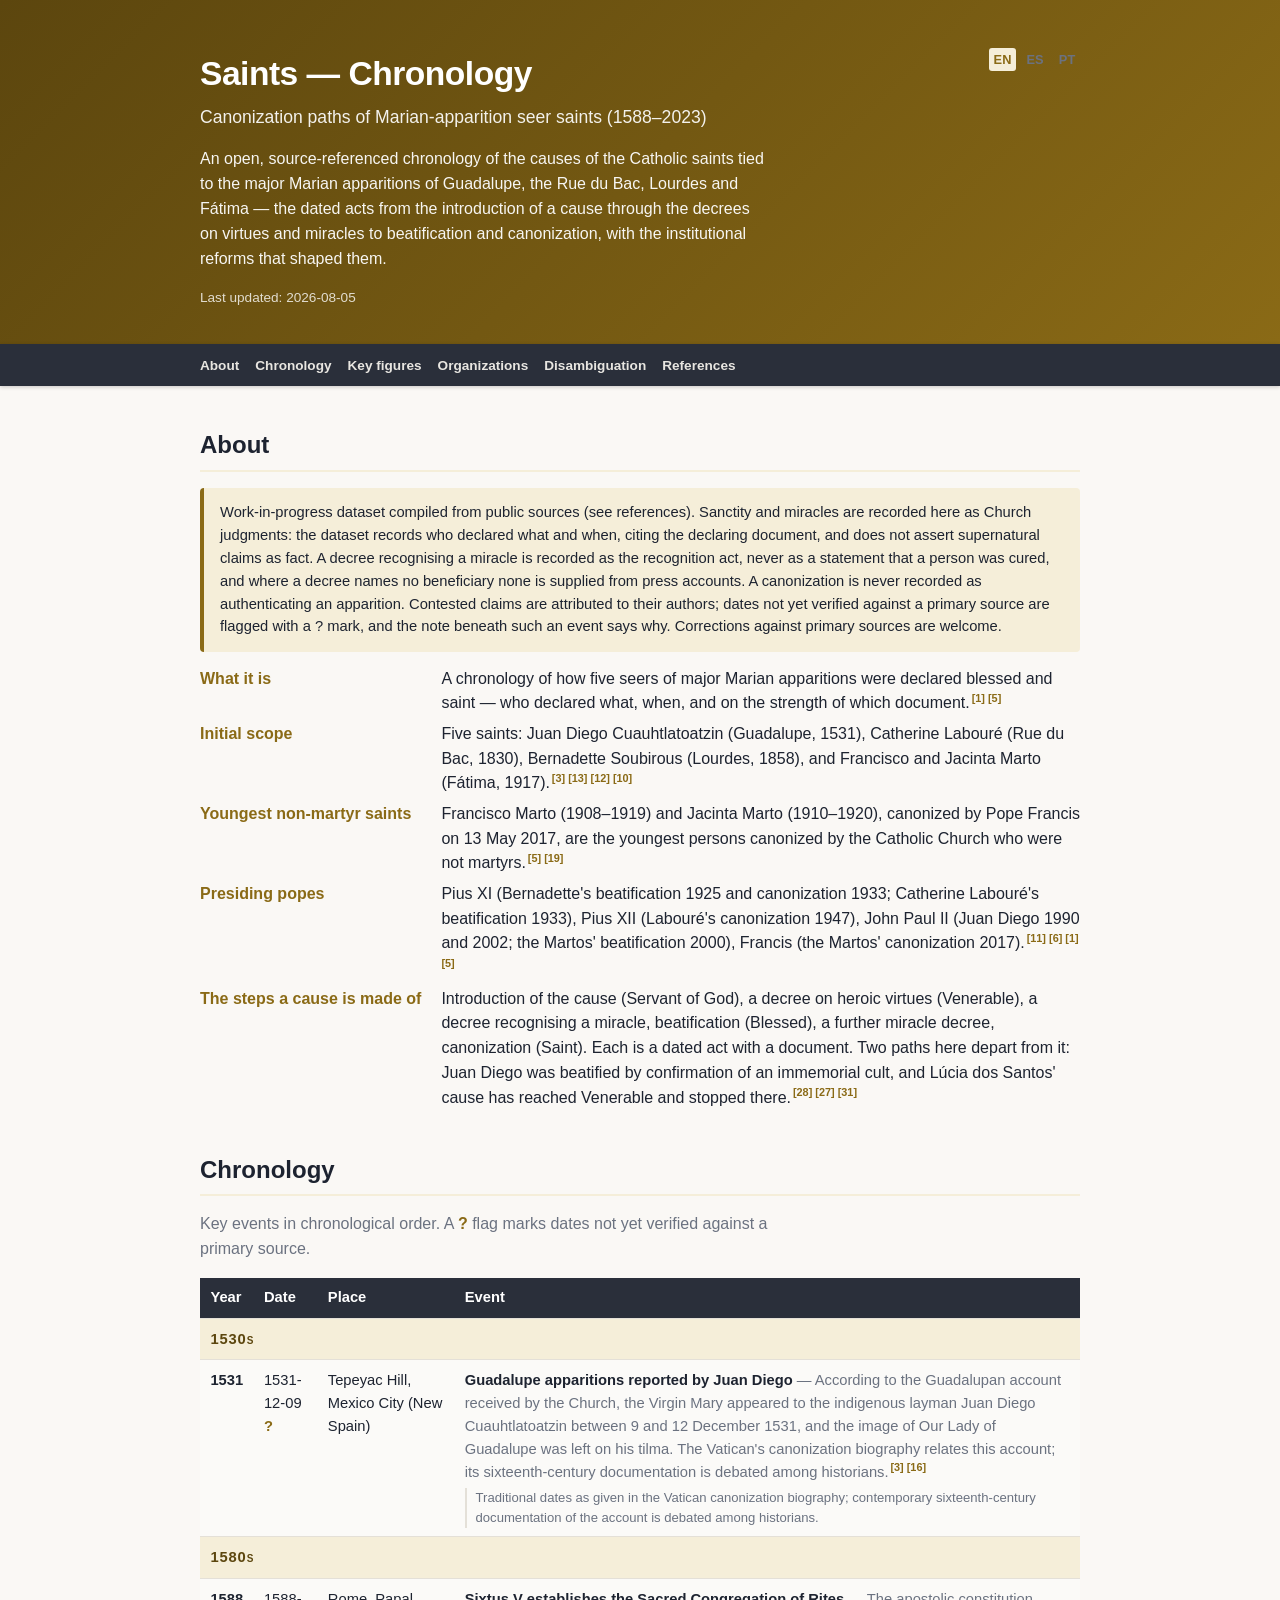
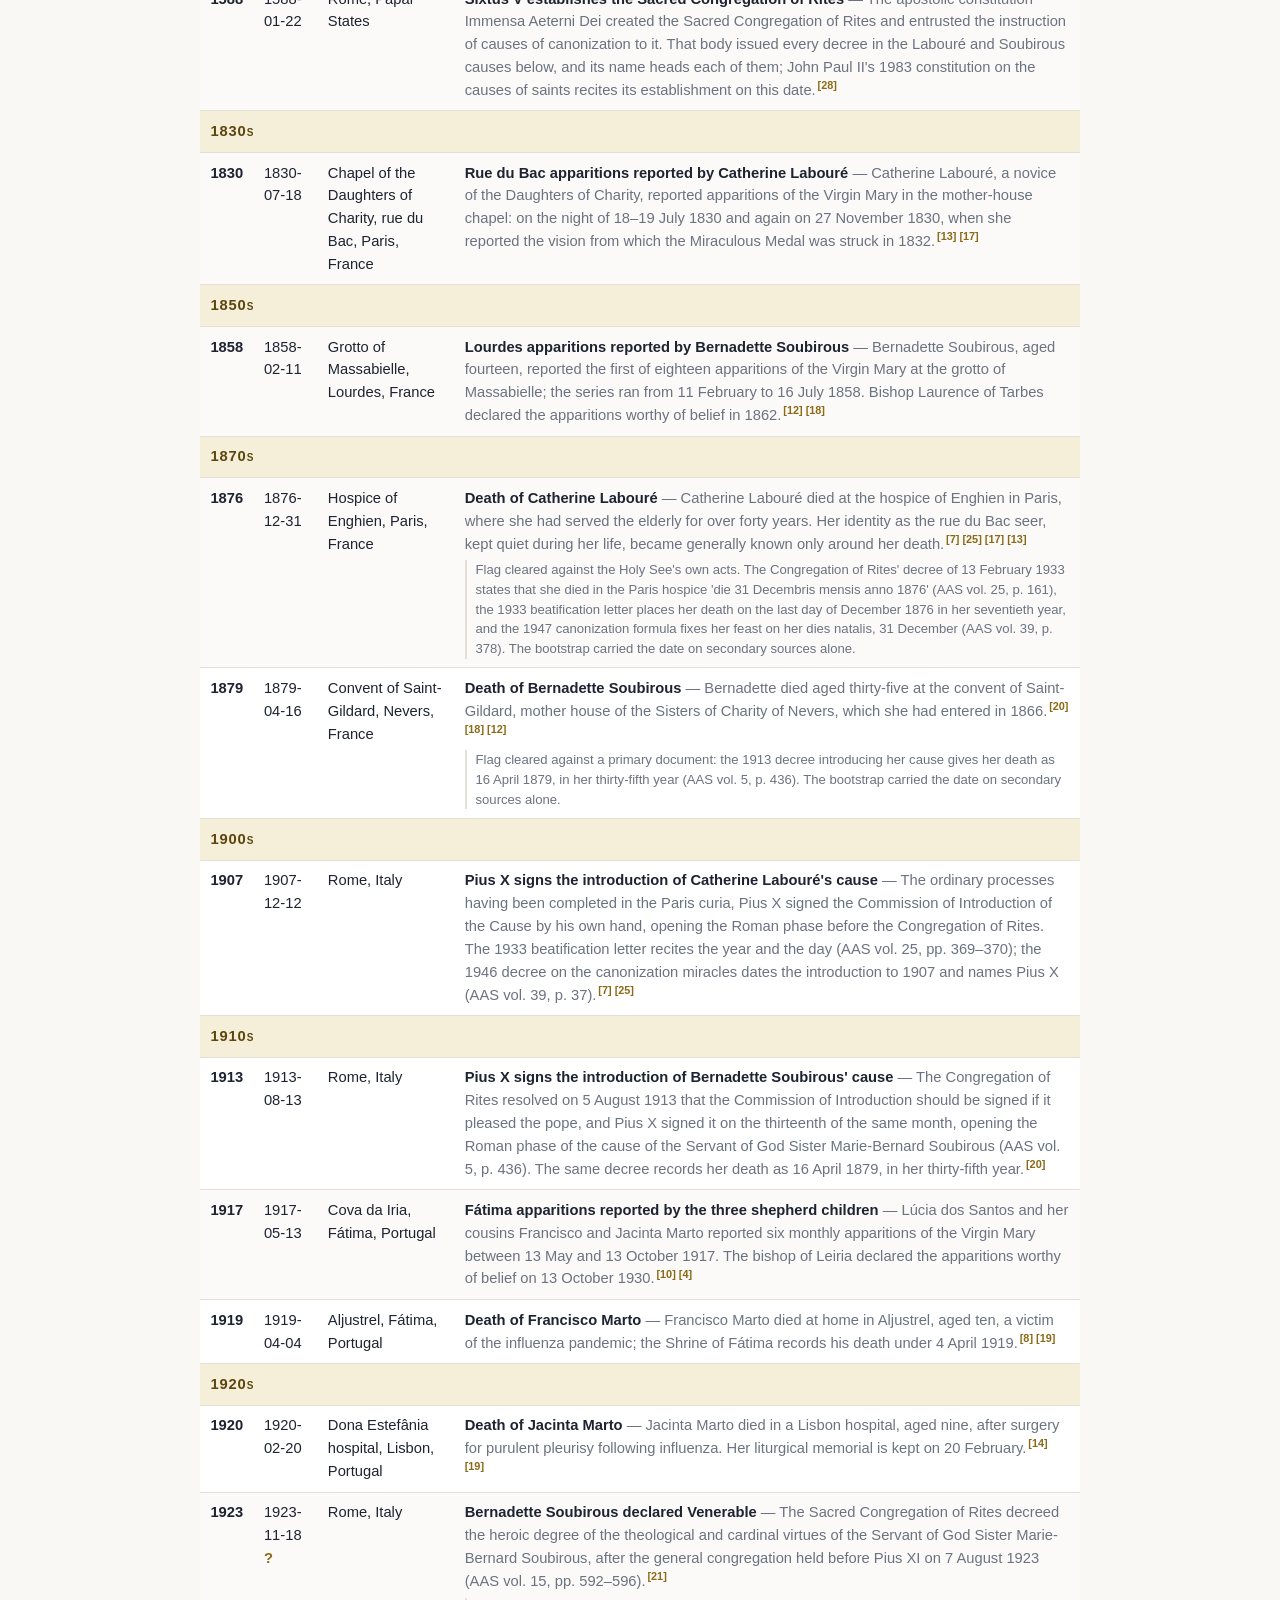
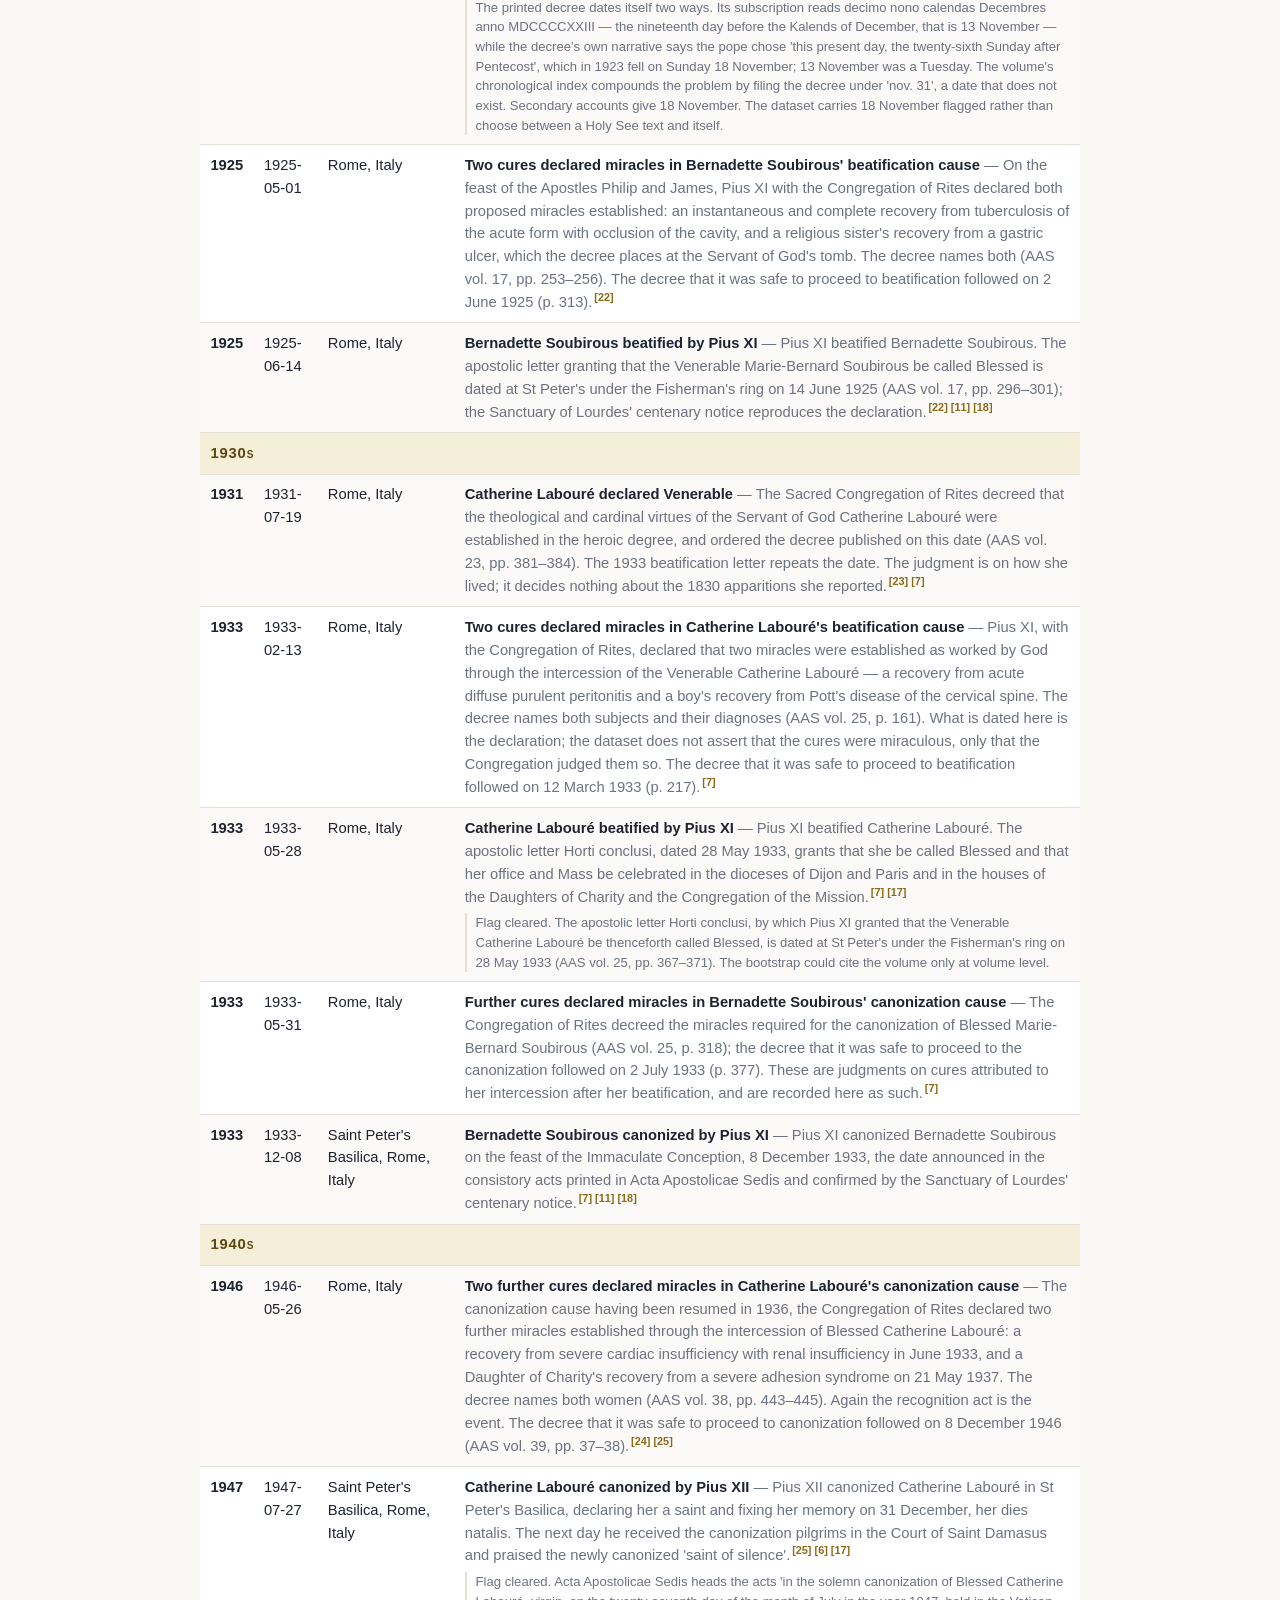
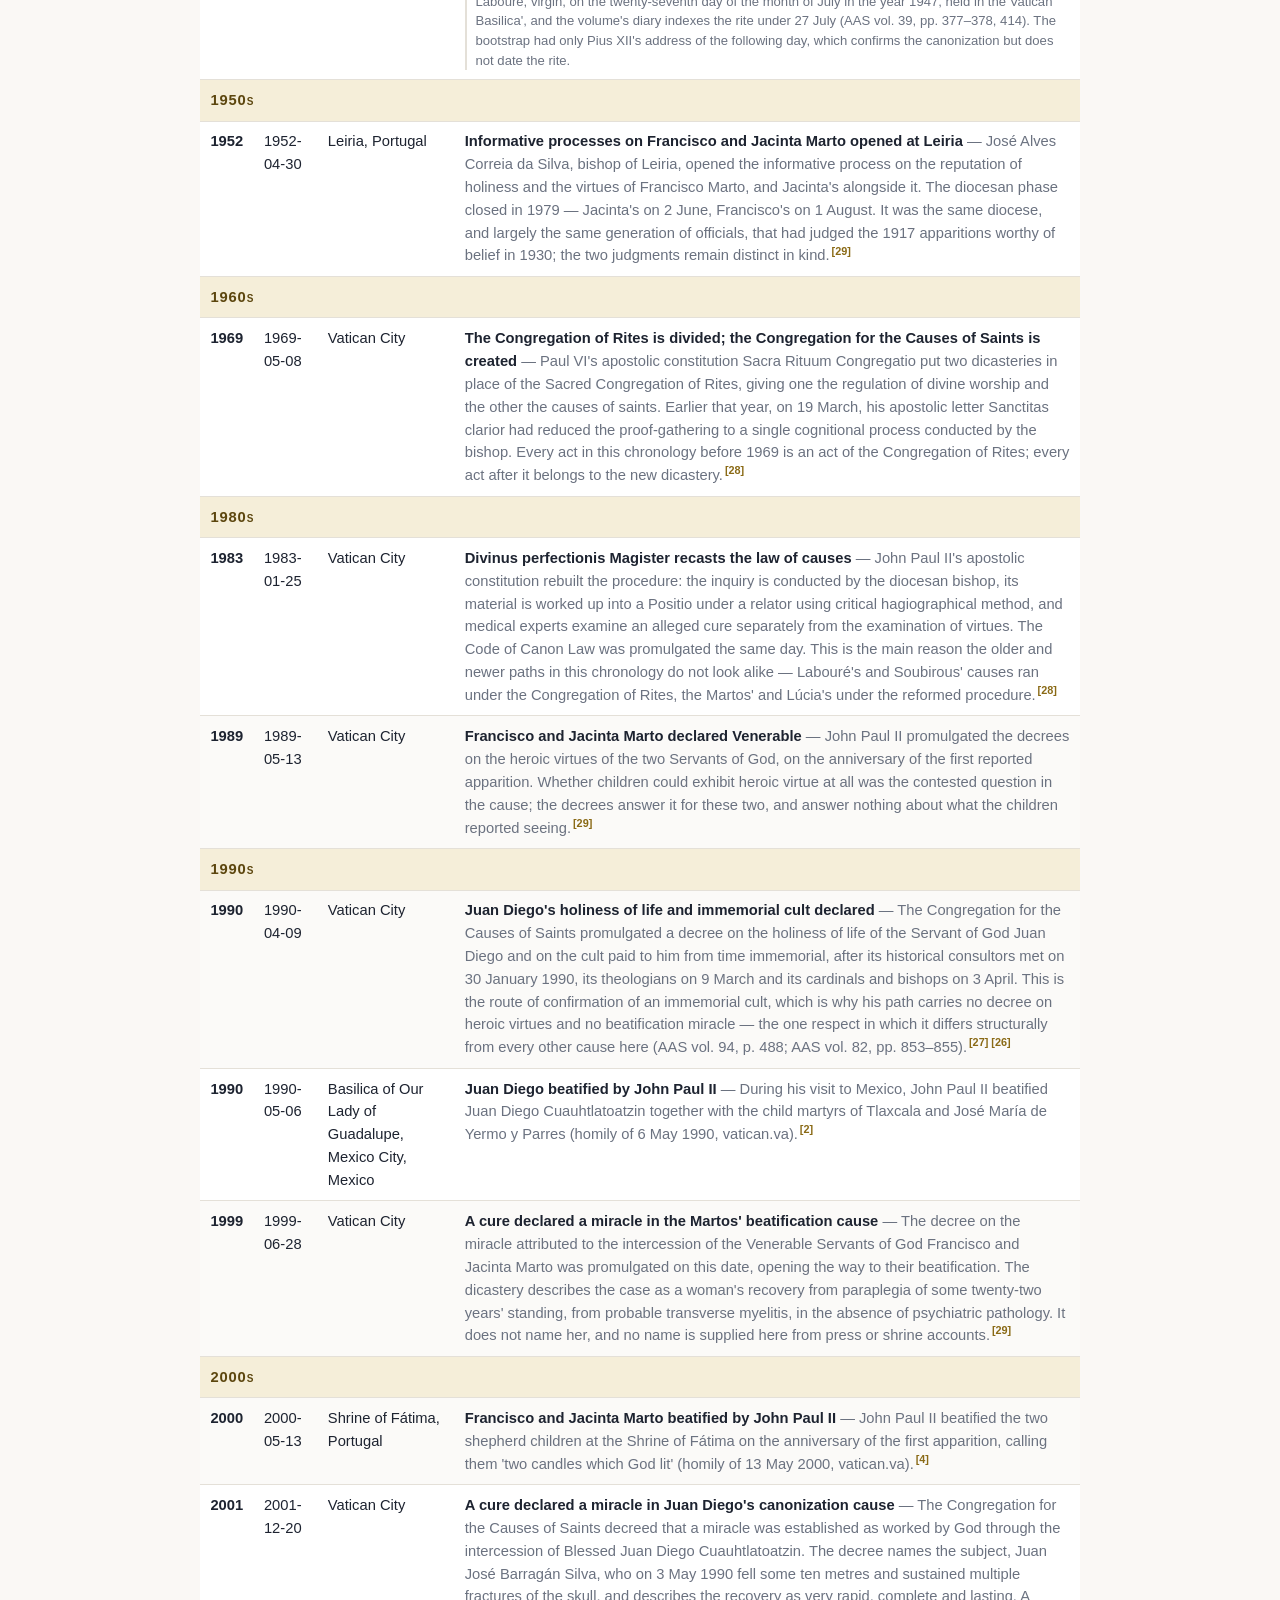
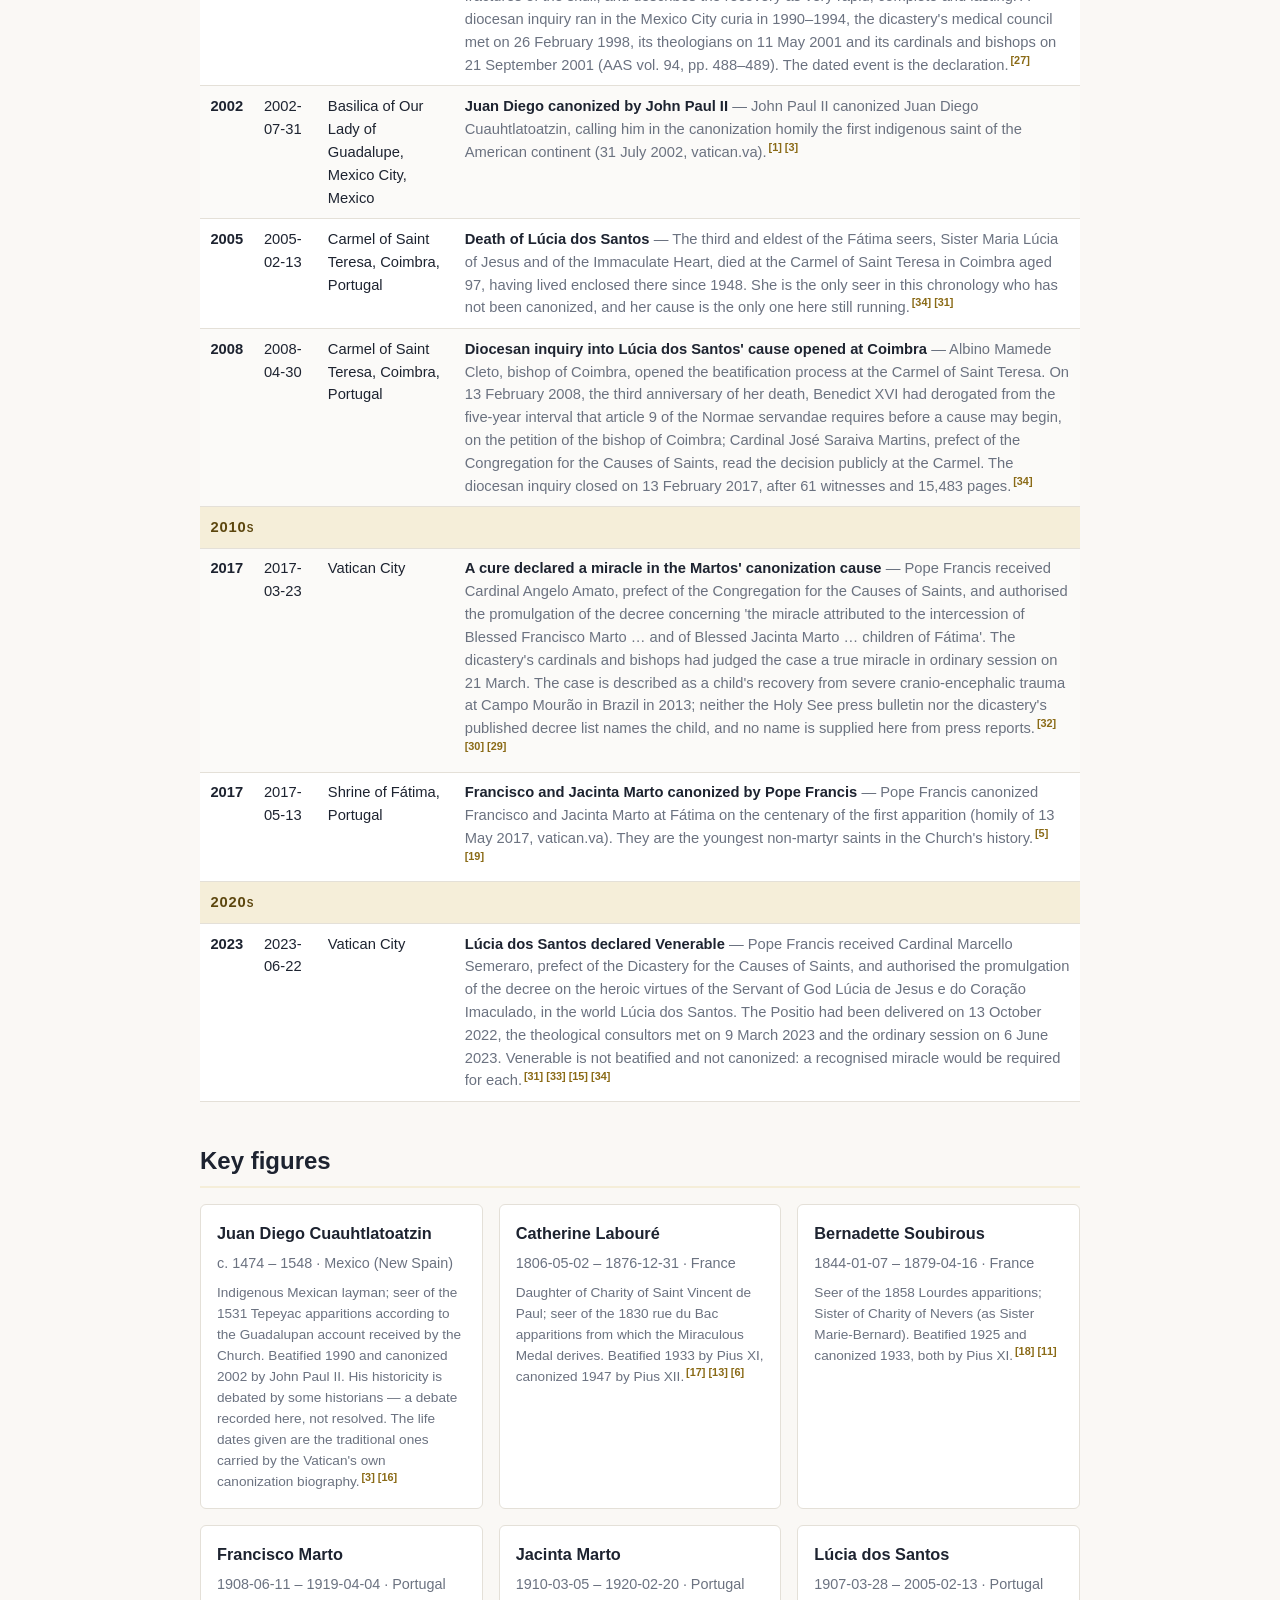
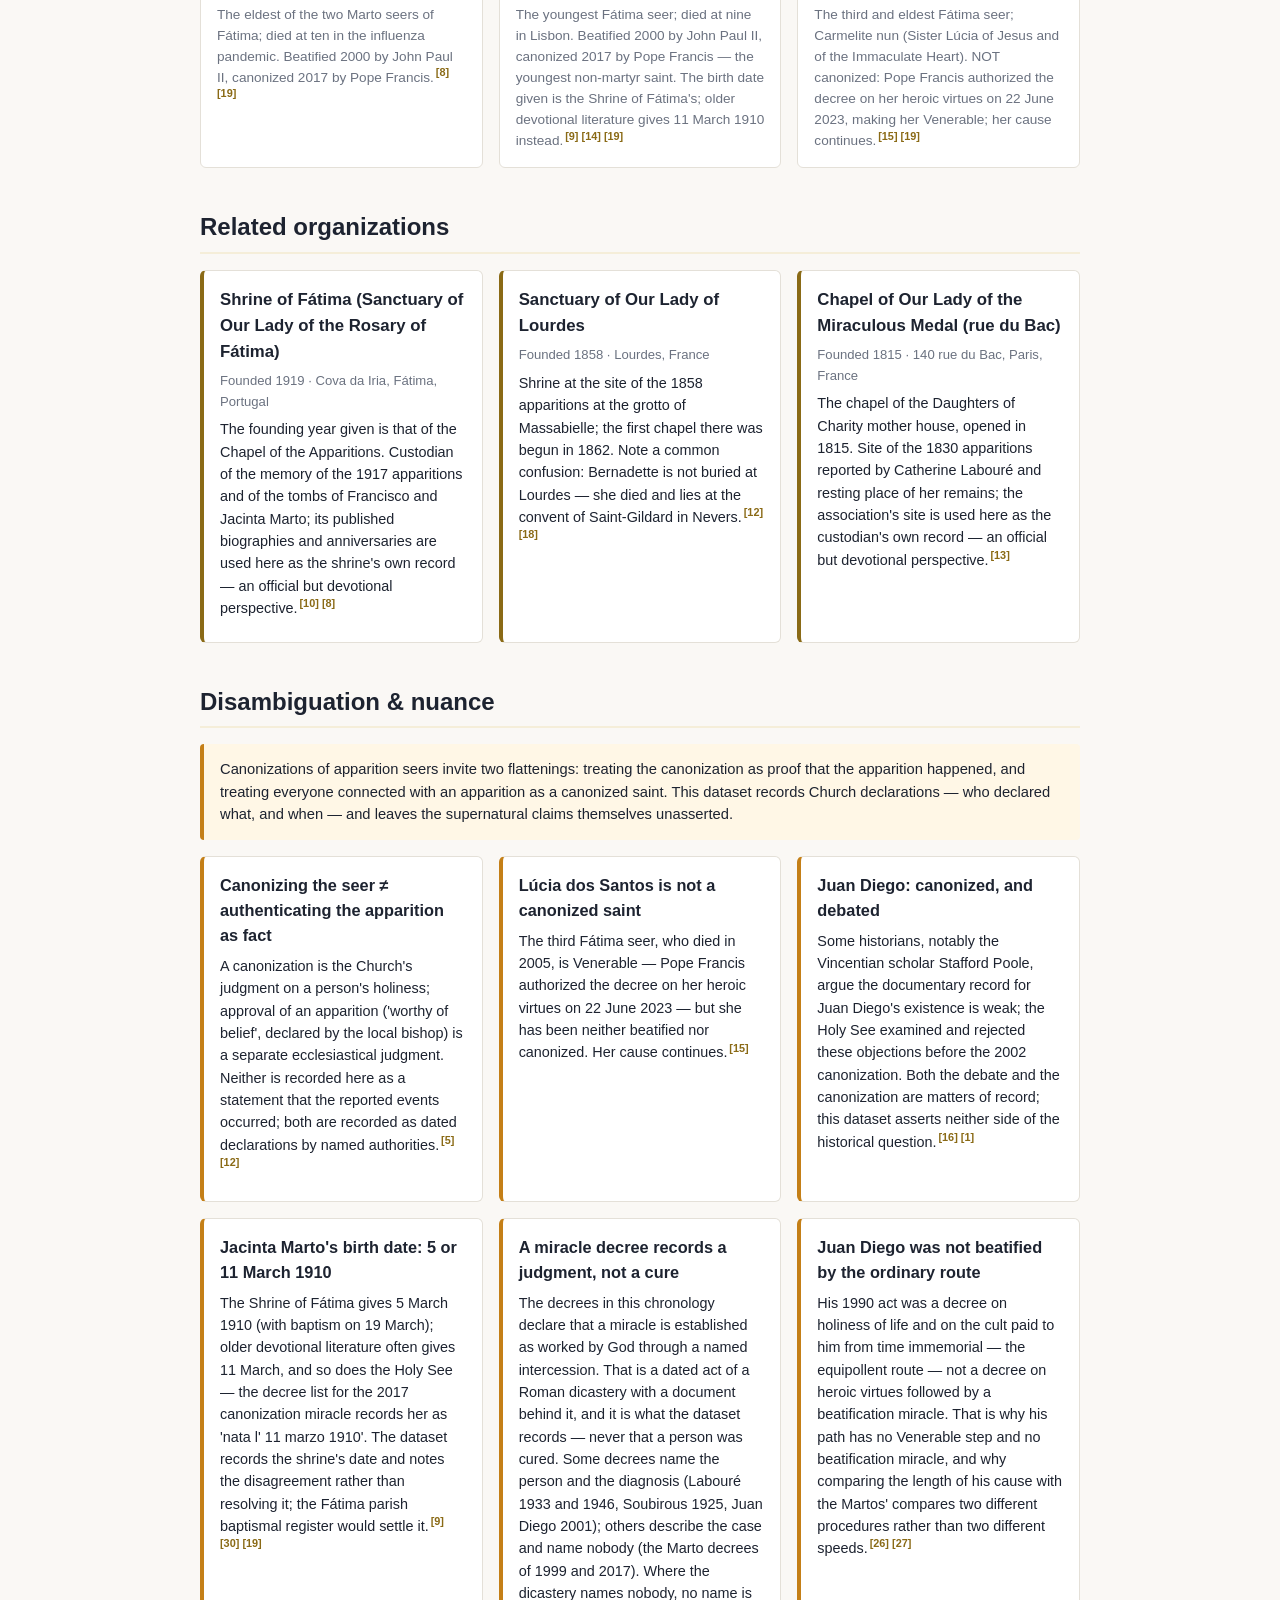
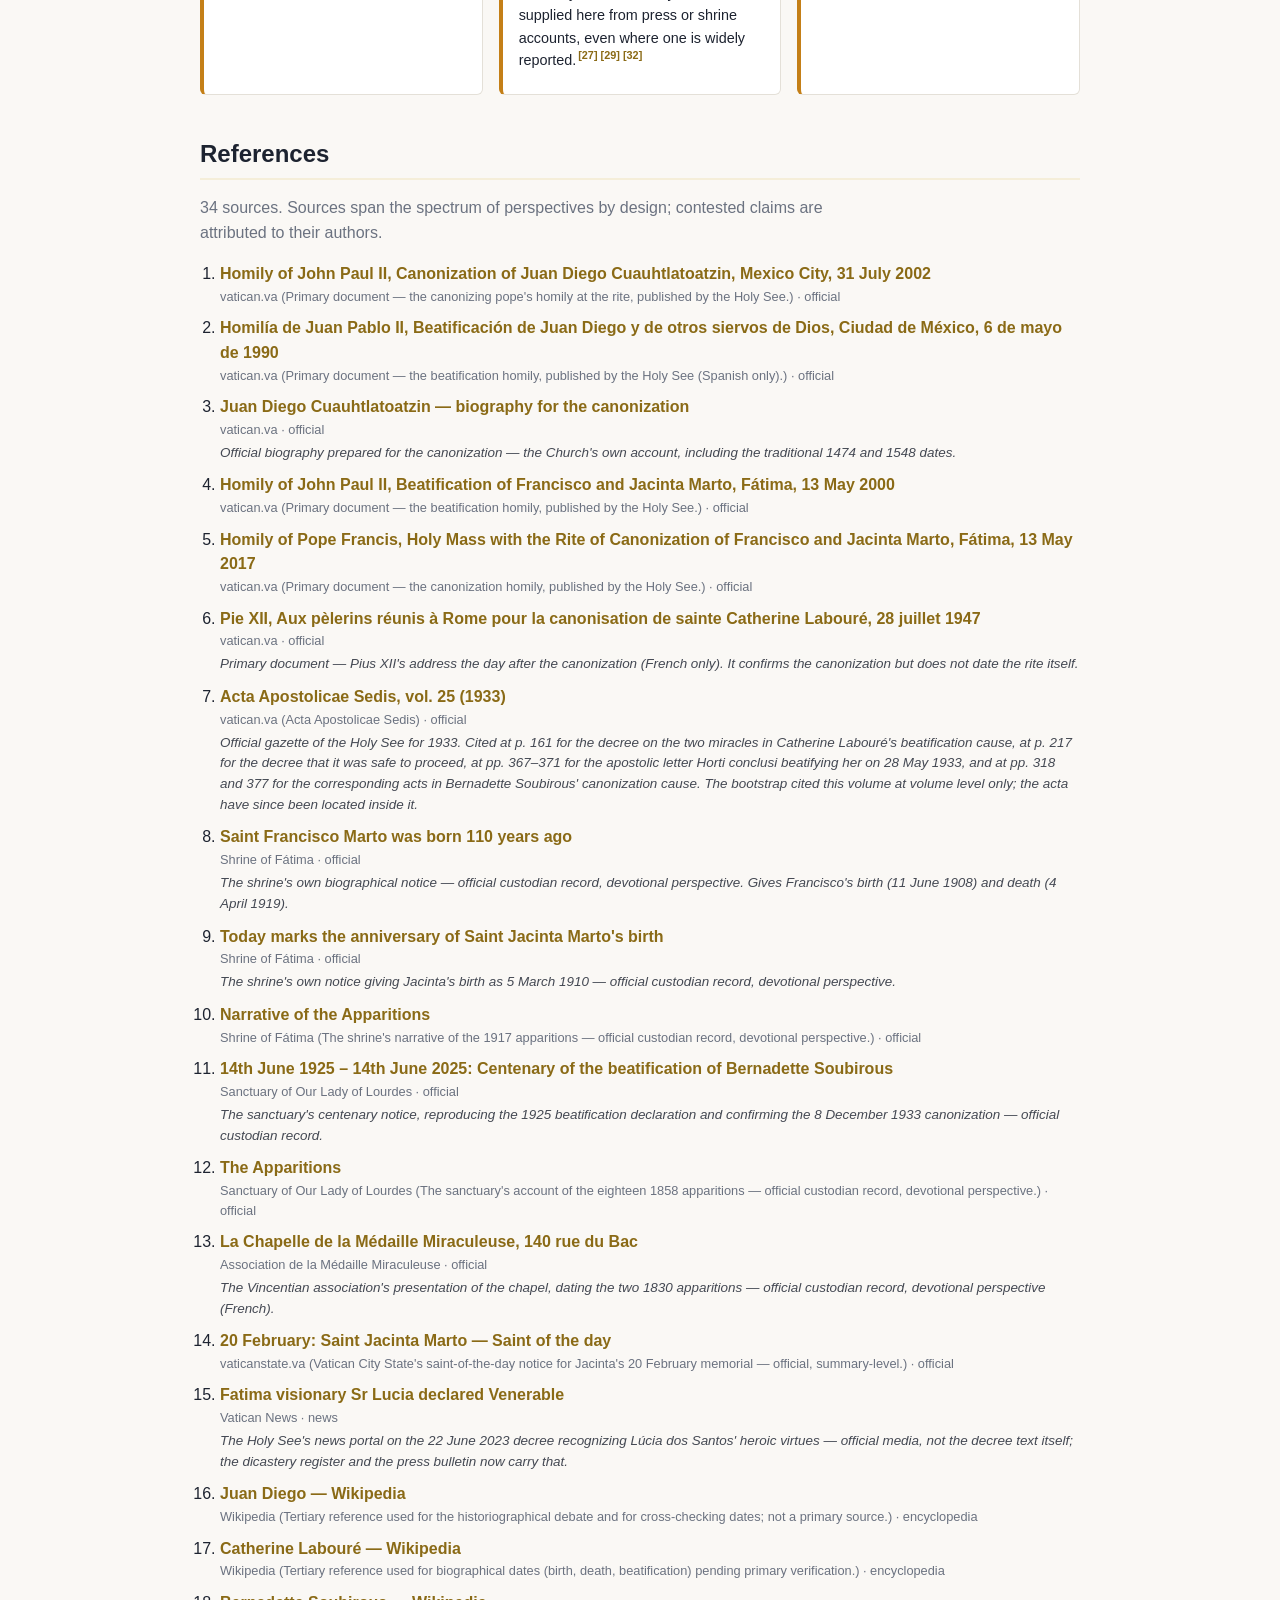
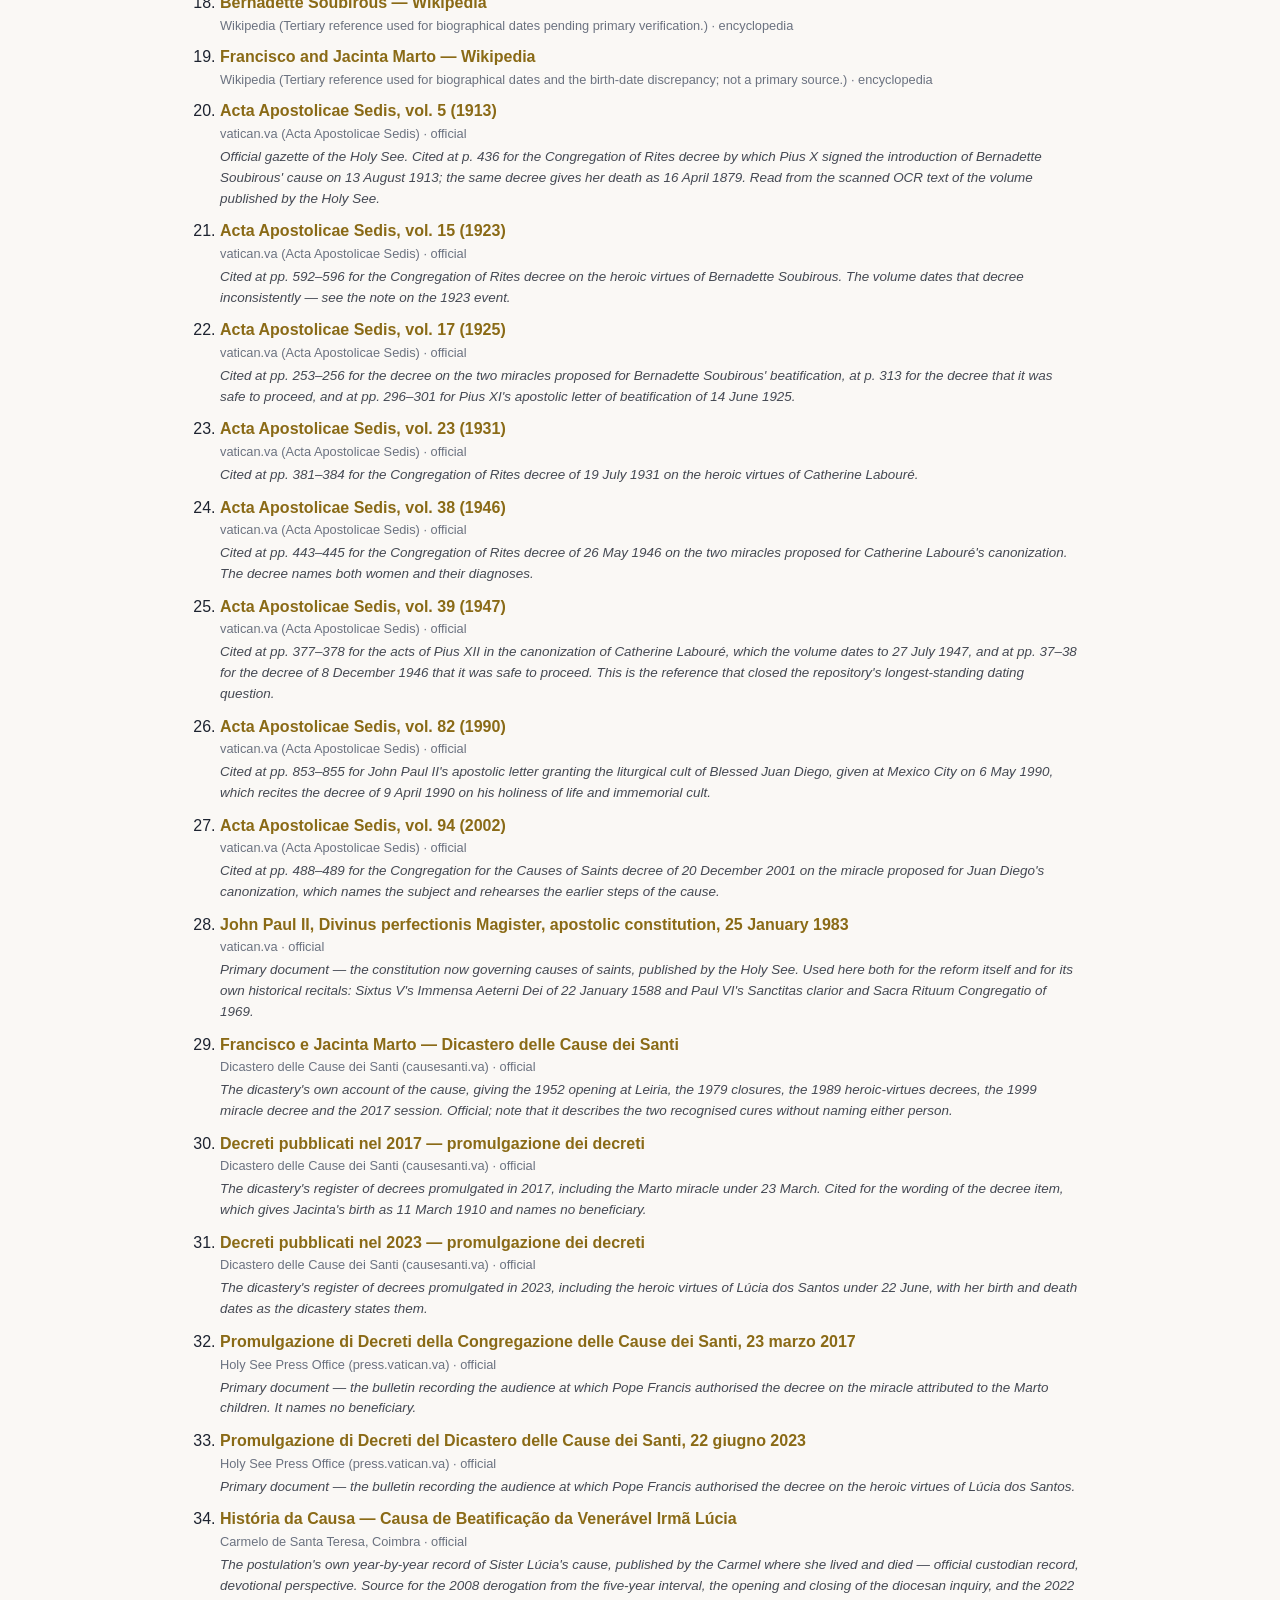
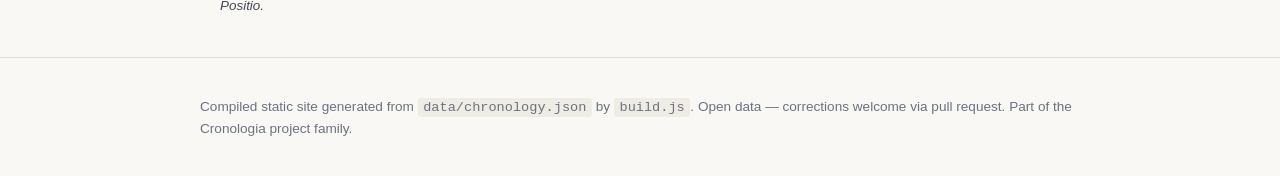
==== commit 690aeab4: "Stop titling the English and Spanish pages in Portuguese Every repo's page title ended "— Cronologia" ====
--- a/docs/en/index.html
+++ b/docs/en/index.html
@@ -3,7 +3,7 @@
 <head>
   <meta charset="utf-8">
   <meta name="viewport" content="width=device-width, initial-scale=1">
-  <title>Santos — Cronologia</title>
+  <title>Saints — Chronology</title>
   <meta name="description" content="An open, source-referenced chronology of the causes of the Catholic saints tied to the major Marian apparitions of Guadalupe, the Rue du Bac, Lourdes and Fátima — the dated acts from the introduction of a cause through the decrees on virtues and miracles to beatification and canonization, with the institutional reforms that shaped them.">
   <!-- Google tag (gtag.js) -->
   <script async src="https://www.googletagmanager.com/gtag/js?id=G-R9LV1QZHVE"></script>
@@ -20,19 +20,19 @@
   <link rel="alternate" hreflang="pt" href="https://cronologia.github.io/santos/pt/">
   <link rel="alternate" hreflang="x-default" href="https://cronologia.github.io/santos/">
   <meta property="og:type" content="website">
-  <meta property="og:site_name" content="Santos — Cronologia">
+  <meta property="og:site_name" content="Saints — Chronology">
   <meta property="og:locale" content="en_US">
-  <meta property="og:title" content="Santos — Cronologia">
+  <meta property="og:title" content="Saints — Chronology">
   <meta property="og:description" content="An open, source-referenced chronology of the causes of the Catholic saints tied to the major Marian apparitions of Guadalupe, the Rue du Bac, Lourdes and Fátima — the dated acts from the introduction of a cause through the decrees on virtues and miracles to beatification and canonization, with the institutional reforms that shaped them.">
   <meta property="og:url" content="https://cronologia.github.io/santos/en/">
   <meta name="twitter:card" content="summary">
-  <meta name="twitter:title" content="Santos — Cronologia">
+  <meta name="twitter:title" content="Saints — Chronology">
   <meta name="twitter:description" content="An open, source-referenced chronology of the causes of the Catholic saints tied to the major Marian apparitions of Guadalupe, the Rue du Bac, Lourdes and Fátima — the dated acts from the introduction of a cause through the decrees on virtues and miracles to beatification and canonization, with the institutional reforms that shaped them.">
   <script type="application/ld+json">
   {
     "@context": "https://schema.org",
     "@type": "WebSite",
-    "name": "Santos — Cronologia",
+    "name": "Saints — Chronology",
     "description": "An open, source-referenced chronology of the causes of the Catholic saints tied to the major Marian apparitions of Guadalupe, the Rue du Bac, Lourdes and Fátima — the dated acts from the introduction of a cause through the decrees on virtues and miracles to beatification and canonization, with the institutional reforms that shaped them.",
     "url": "https://cronologia.github.io/santos/en/",
     "inLanguage": "en"
@@ -43,7 +43,7 @@
   <header class="site-header">
     <div class="wrap">
       <nav class="lang-switch" aria-label="Language"><span class="lang-current" aria-current="true">EN</span><a href="../es/" hreflang="es">ES</a><a href="../pt/" hreflang="pt">PT</a></nav>
-      <h1>Santos — Cronologia</h1>
+      <h1>Saints — Chronology</h1>
       <p class="subtitle">Canonization paths of Marian-apparition seer saints (1588–2023)</p>
       <p class="lead">An open, source-referenced chronology of the causes of the Catholic saints tied to the major Marian apparitions of Guadalupe, the Rue du Bac, Lourdes and Fátima — the dated acts from the introduction of a cause through the decrees on virtues and miracles to beatification and canonization, with the institutional reforms that shaped them.</p>
       <p class="updated">Last updated: 2026-08-05</p>
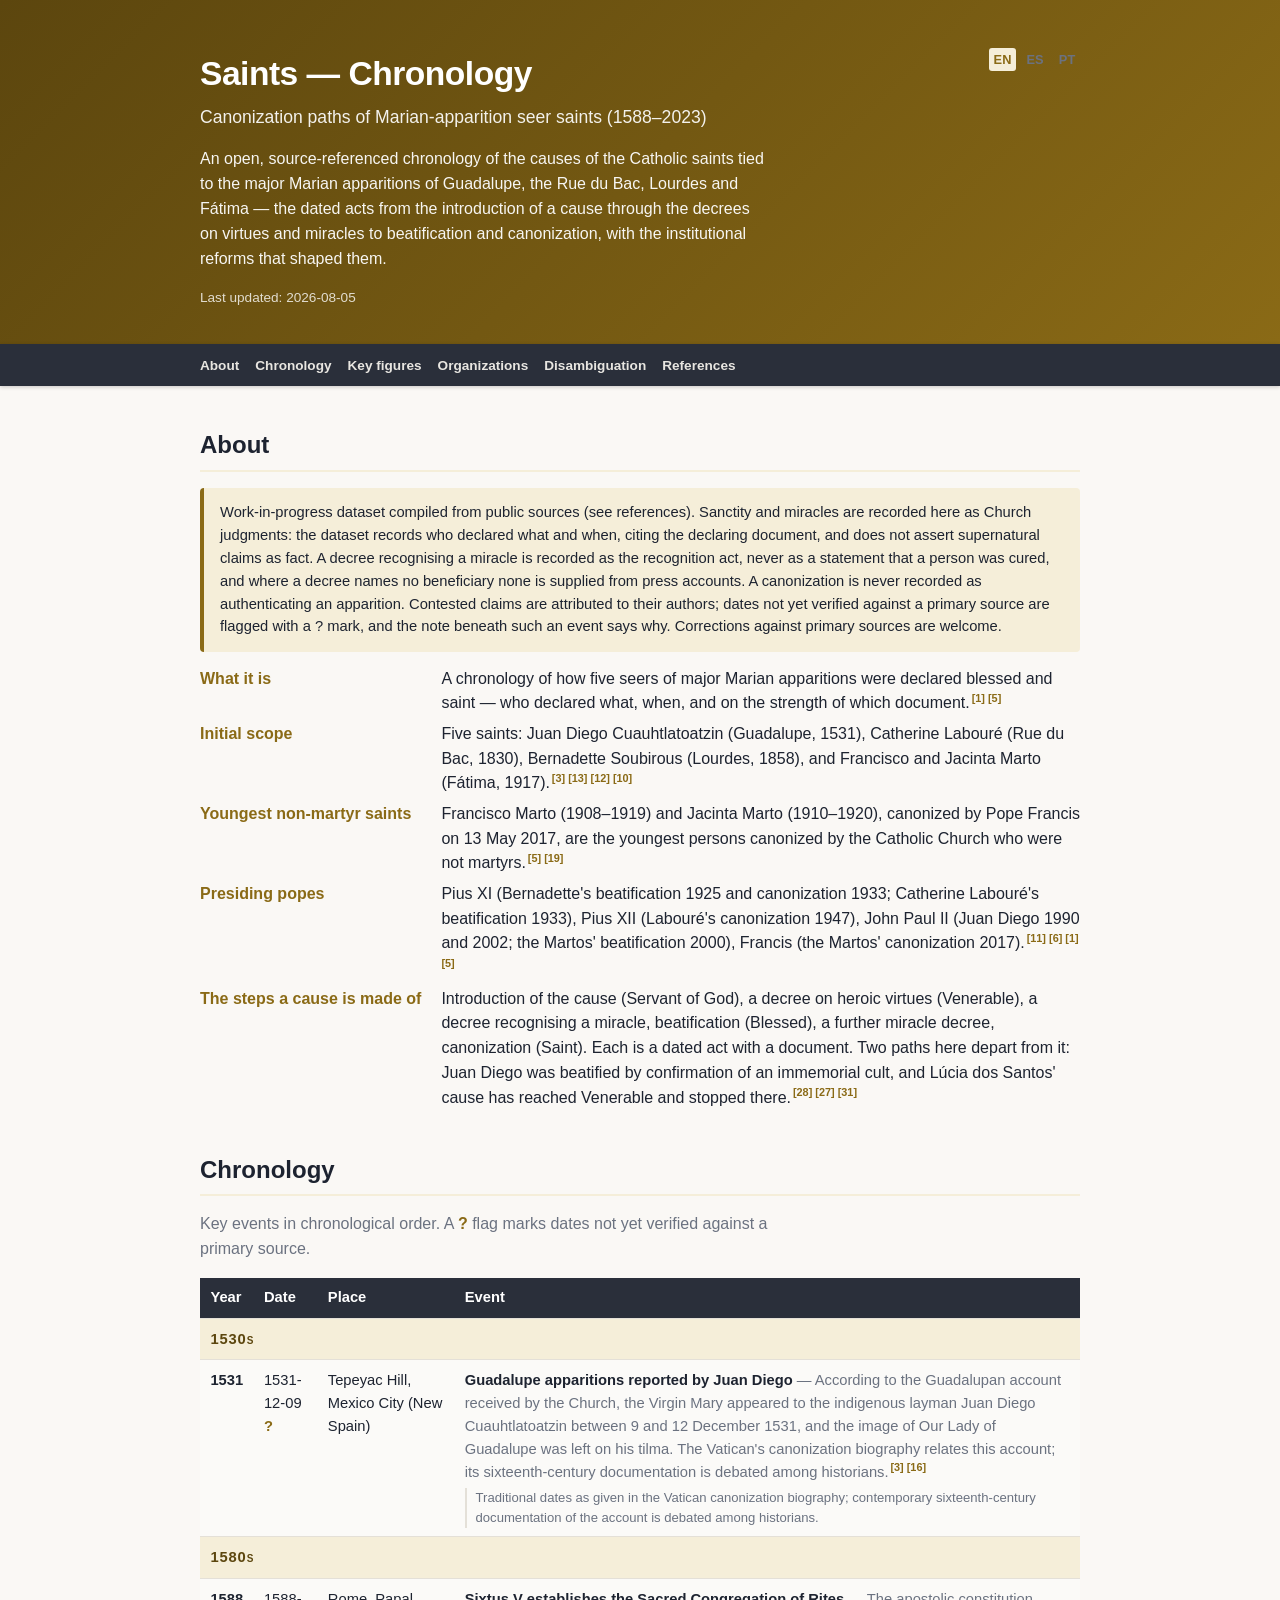
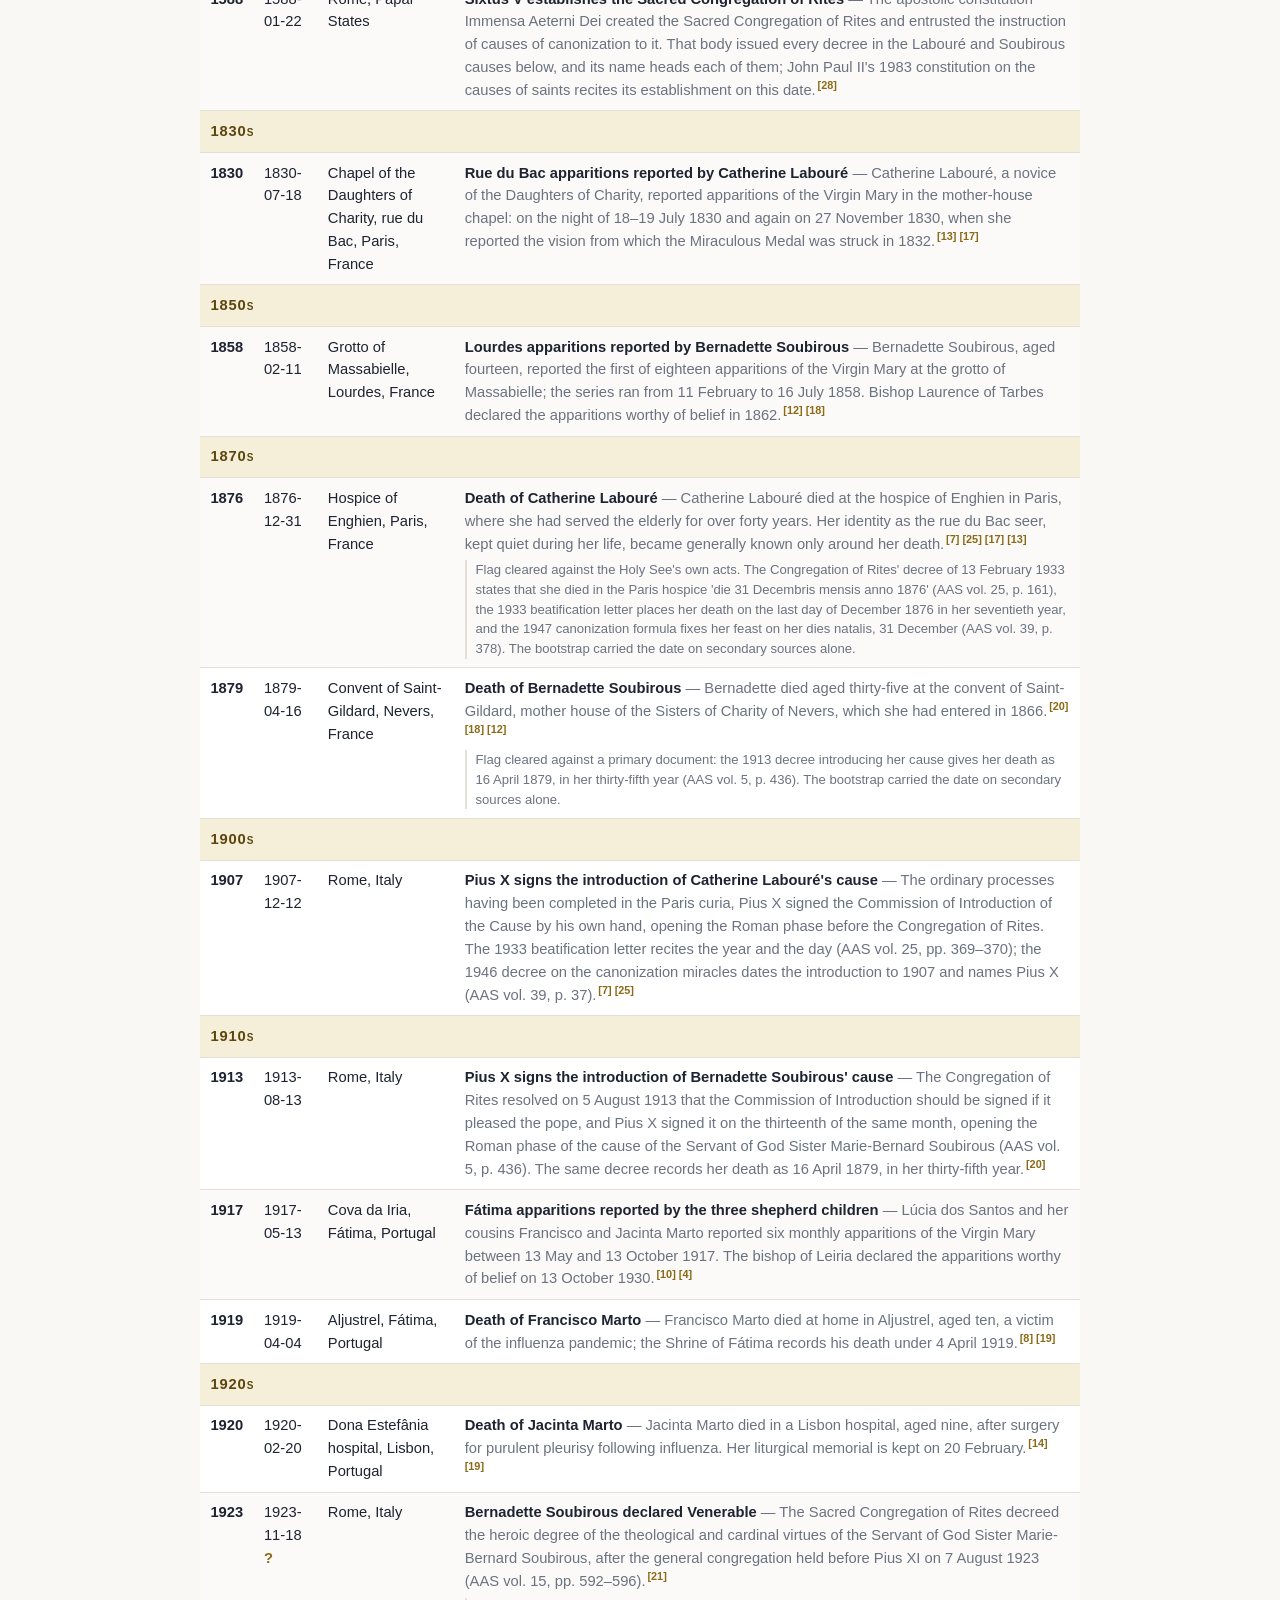
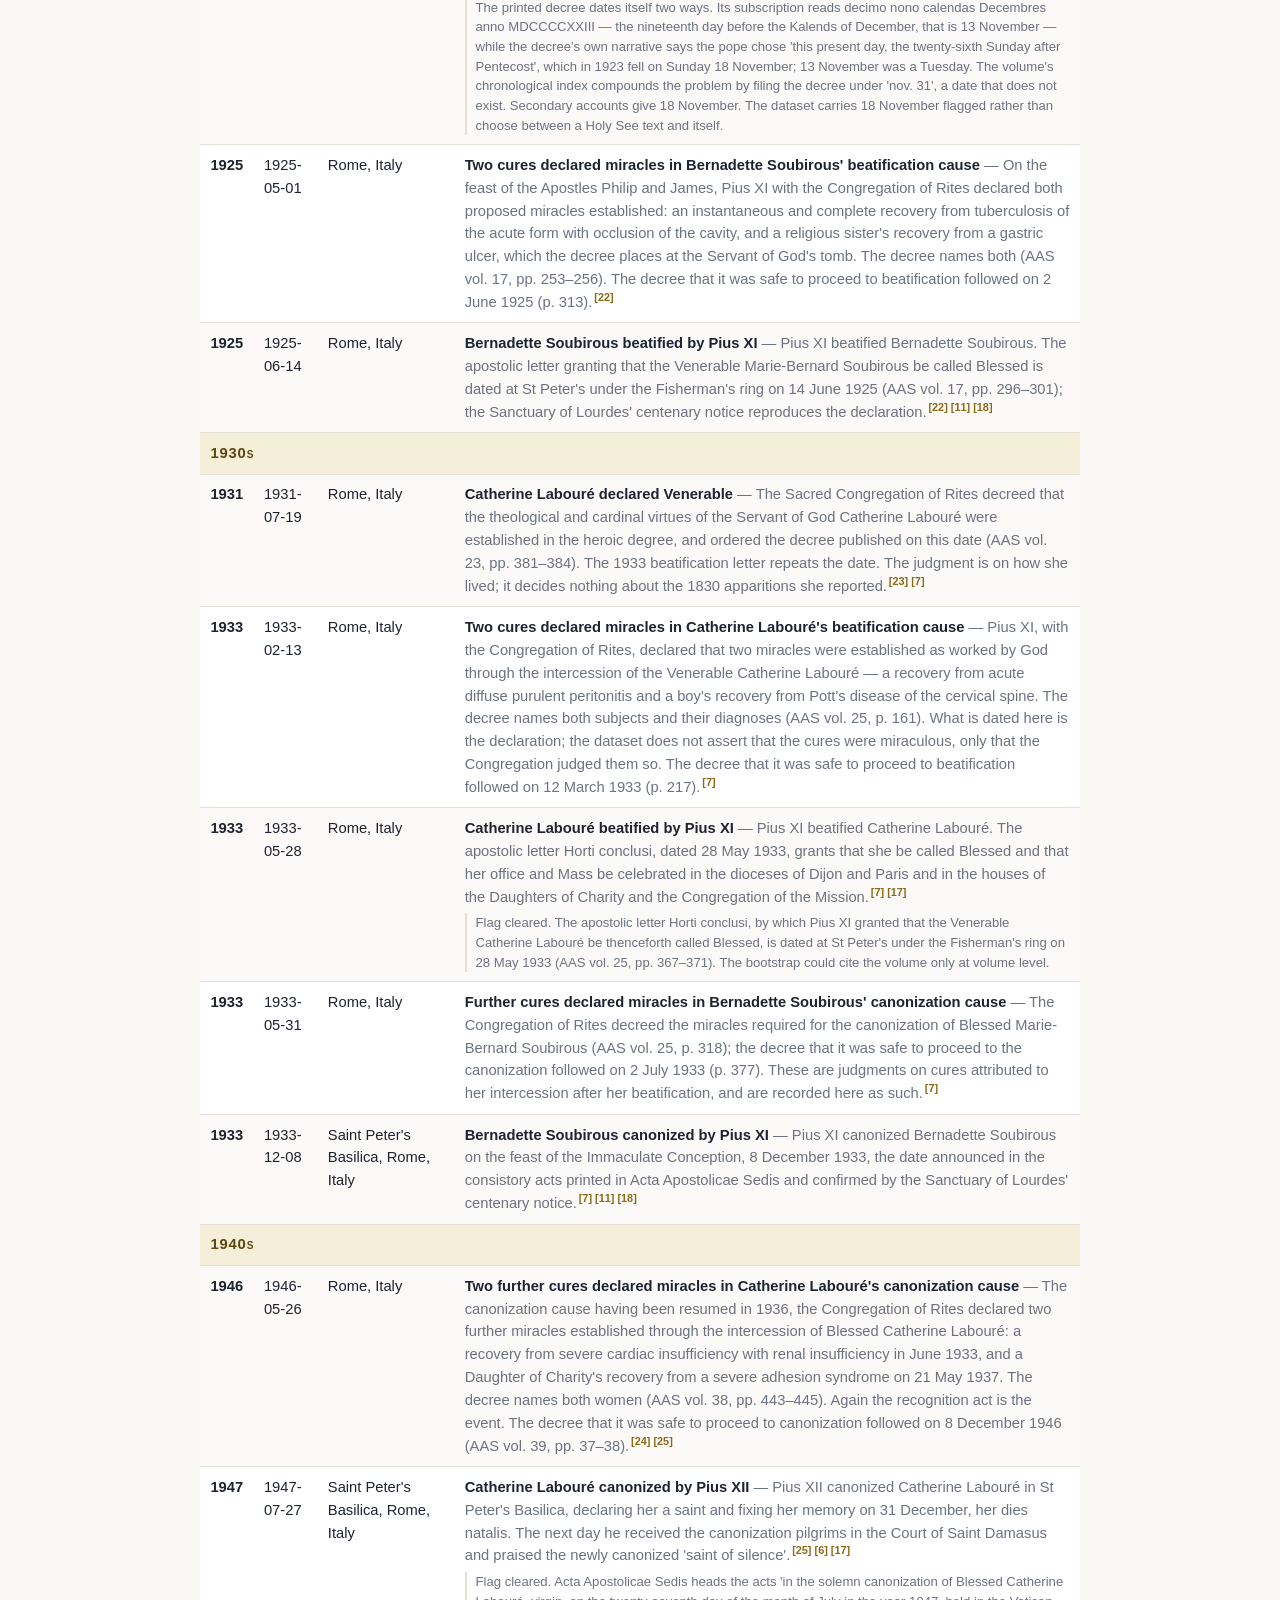
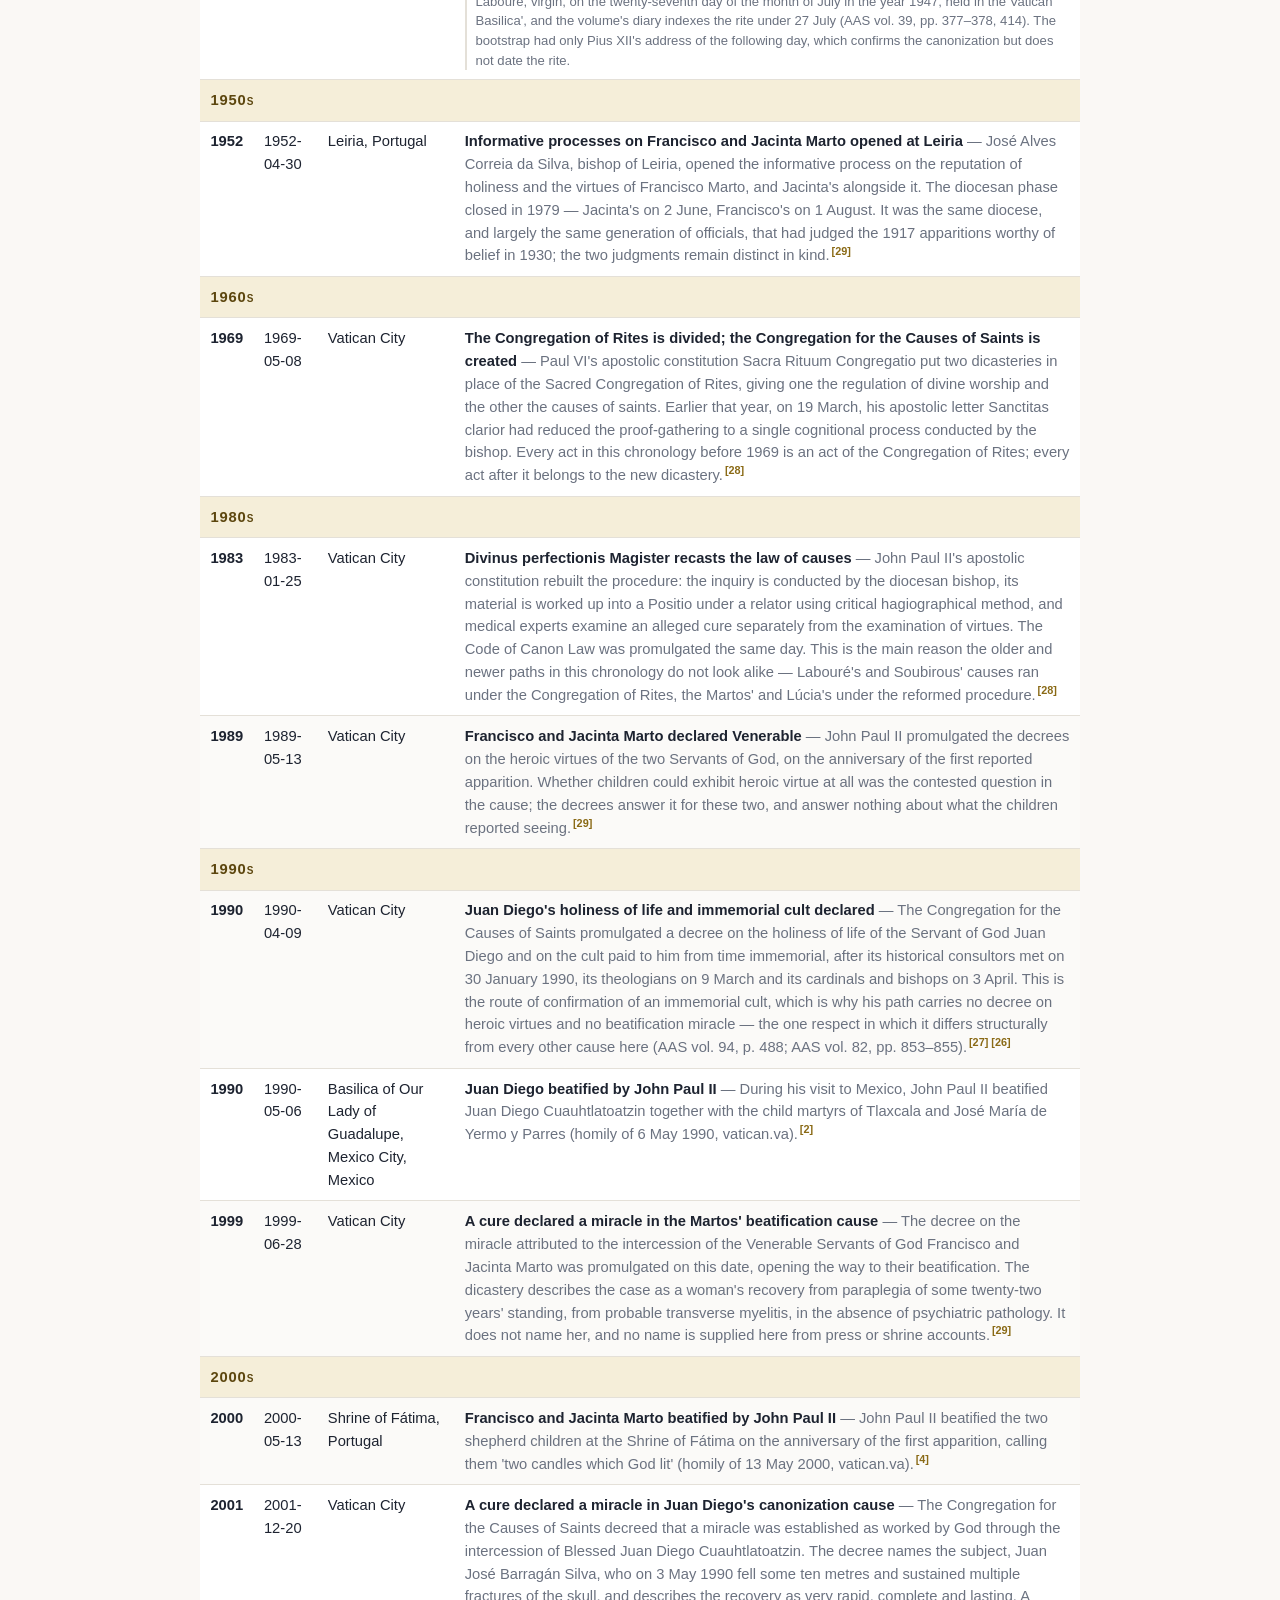
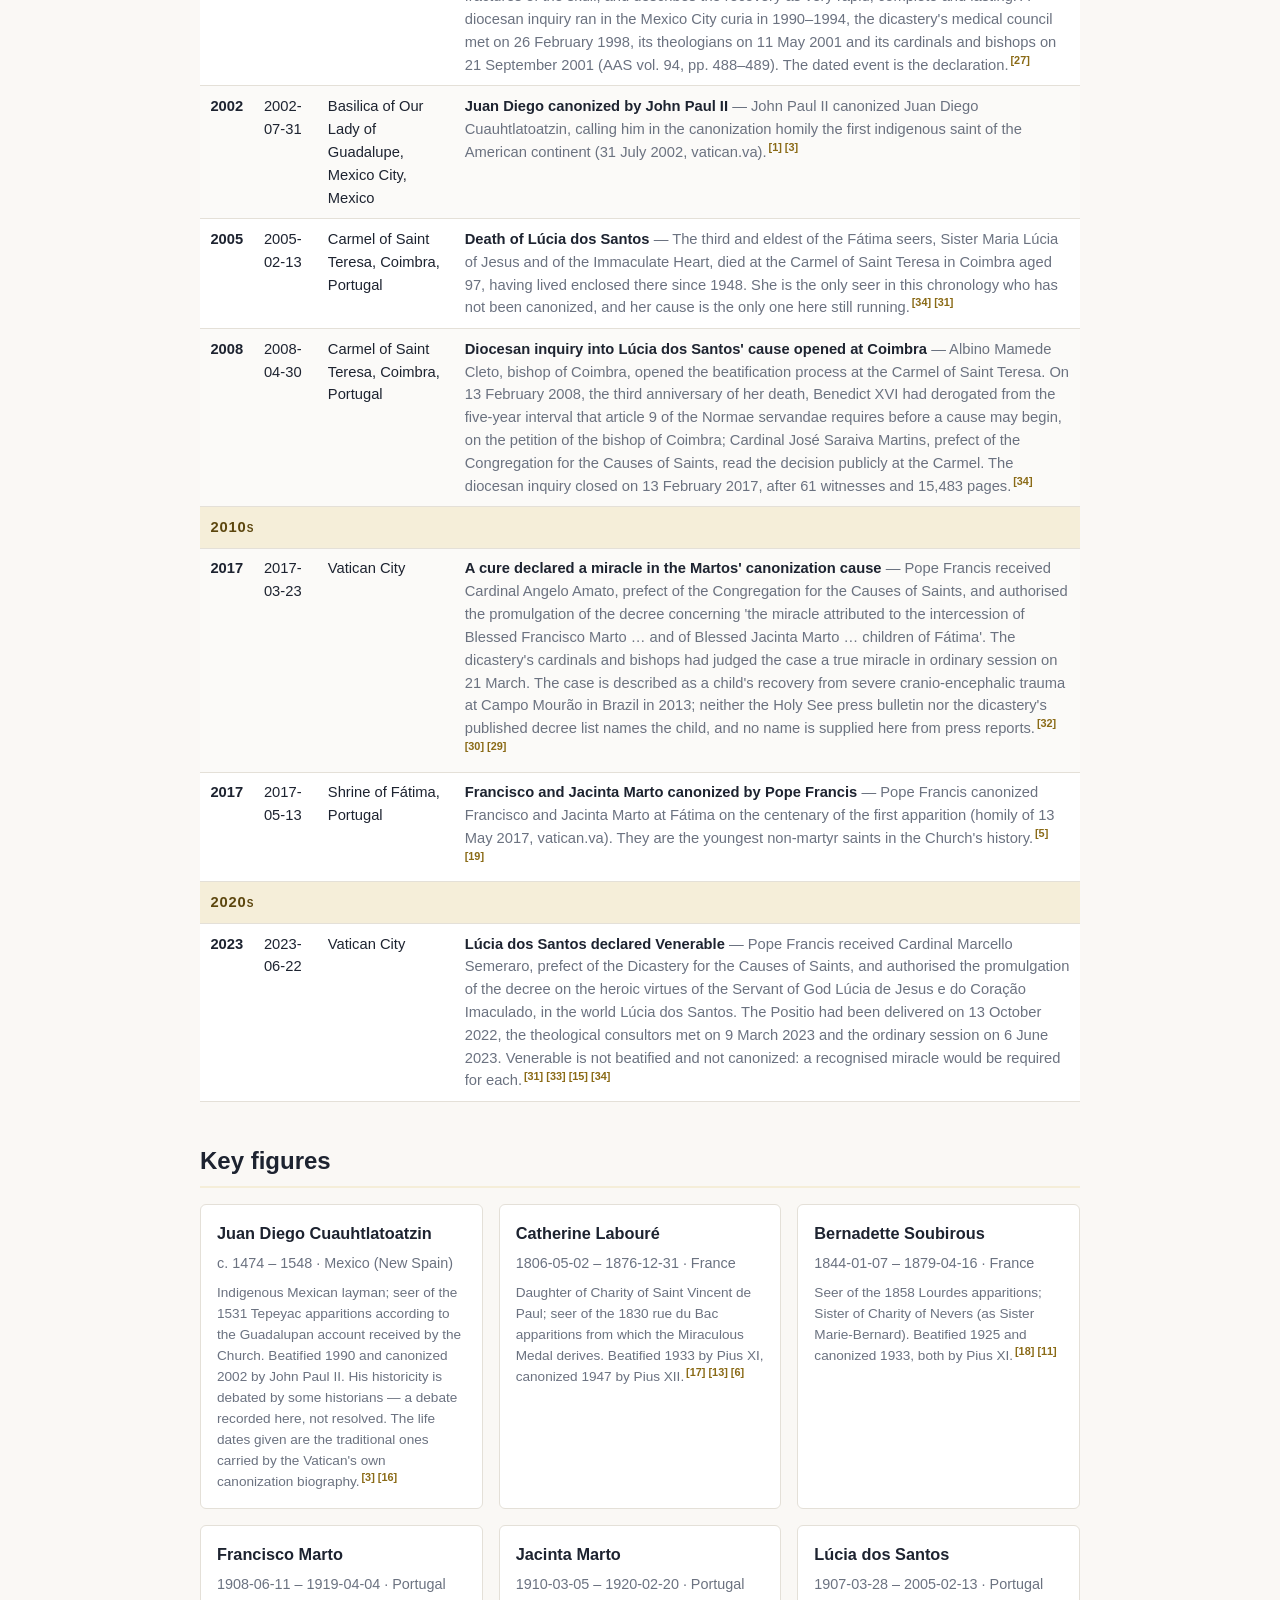
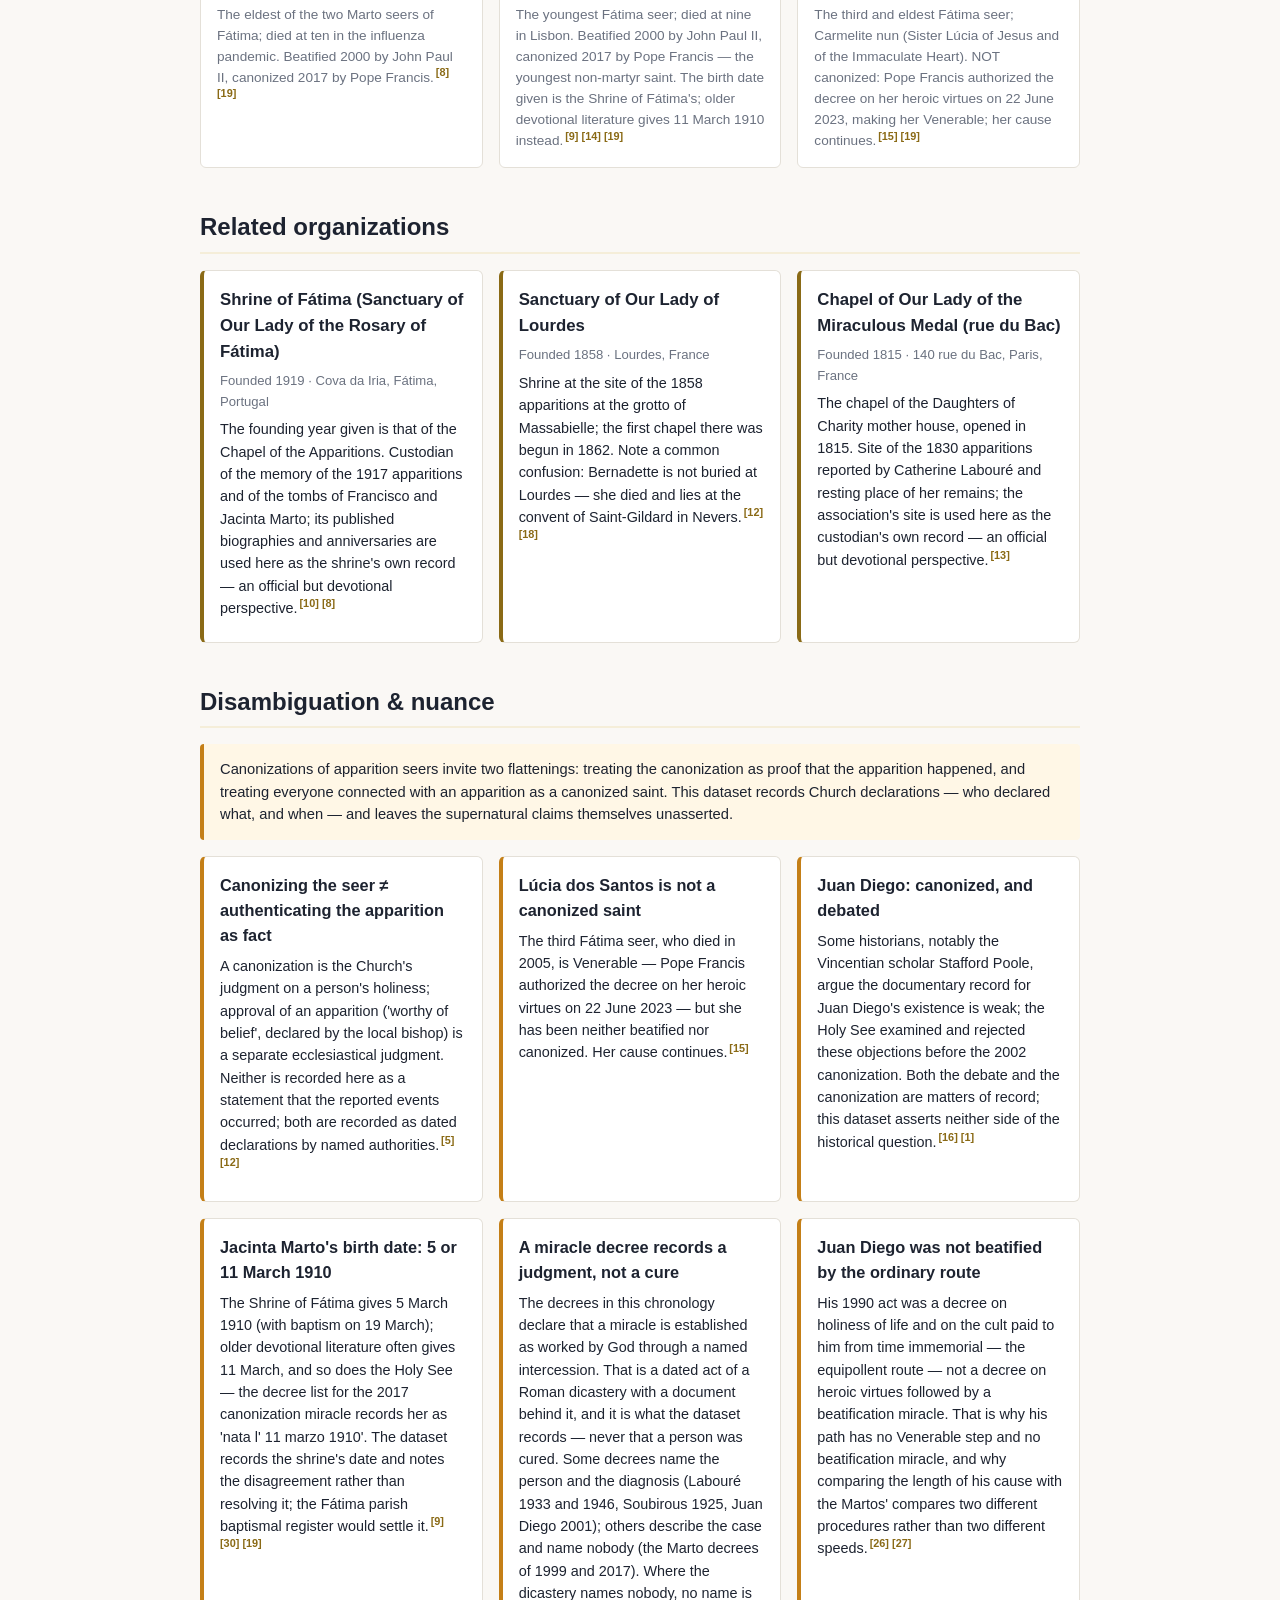
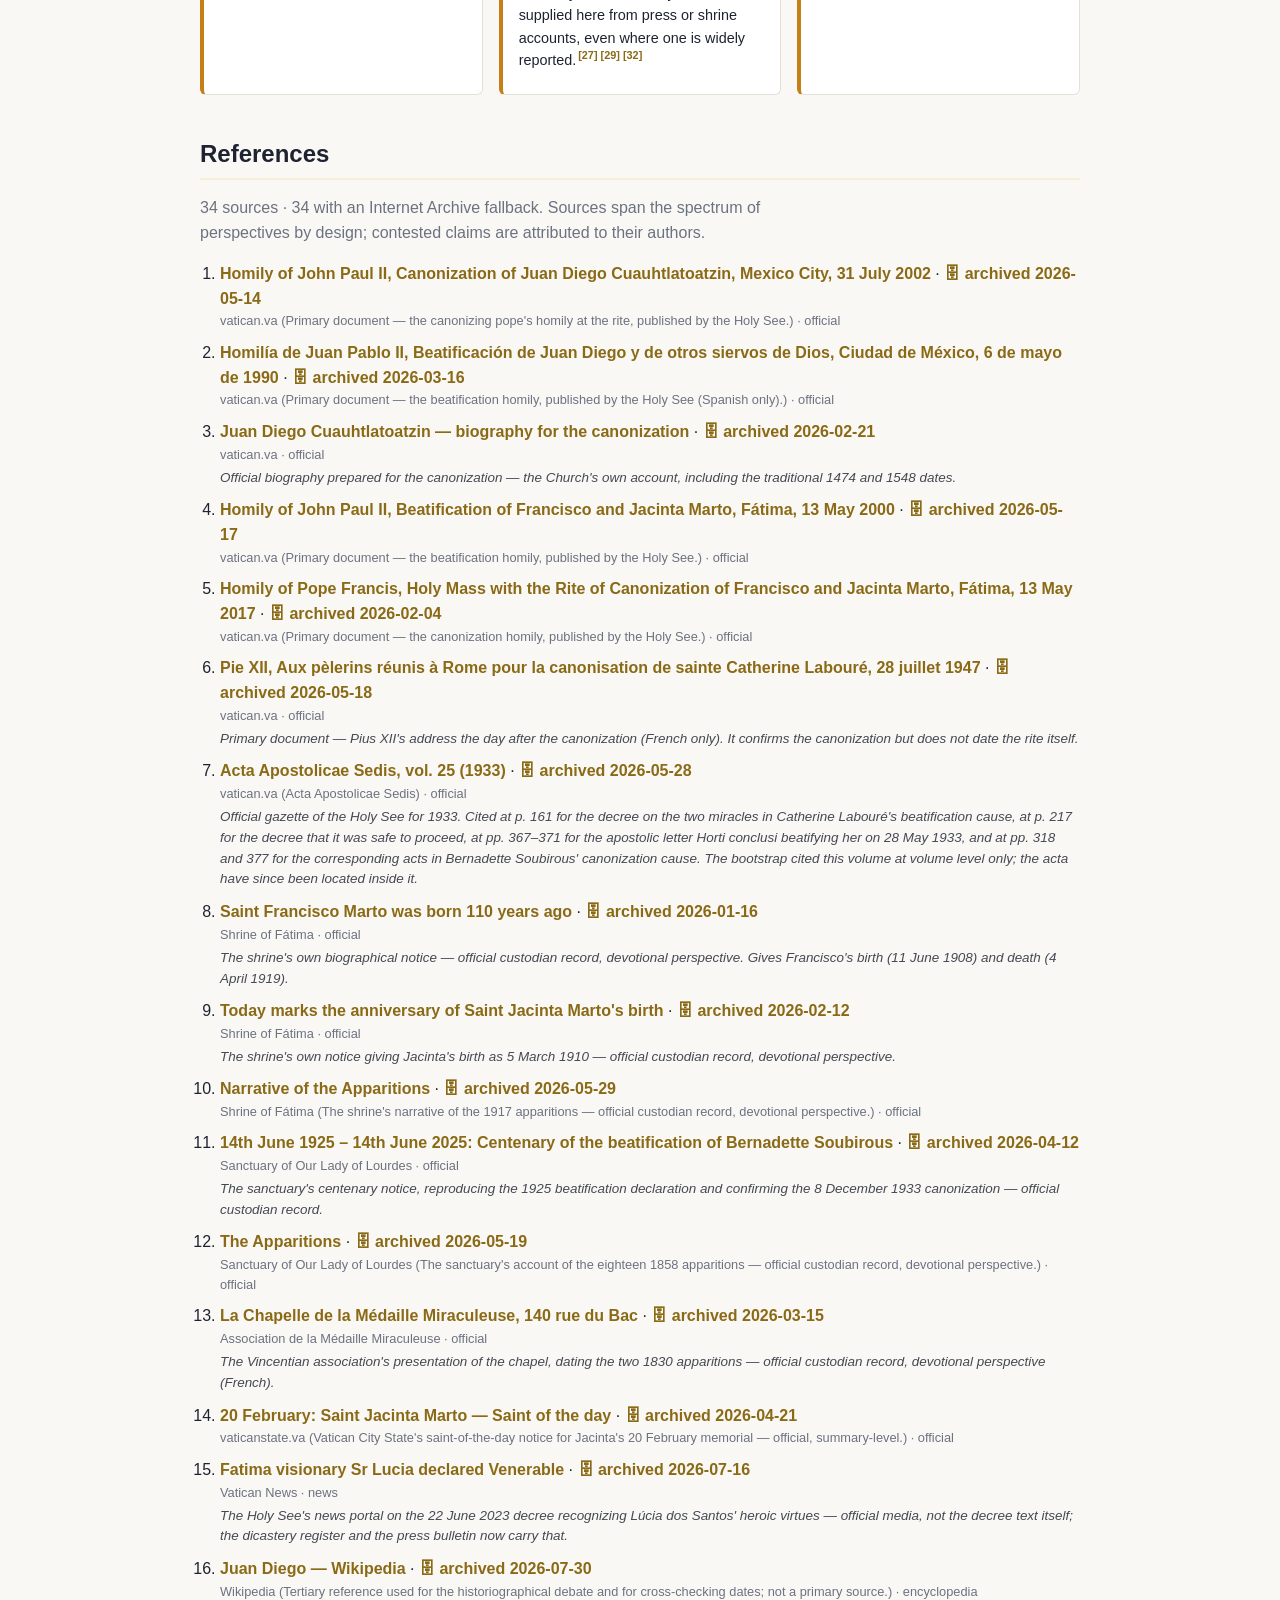
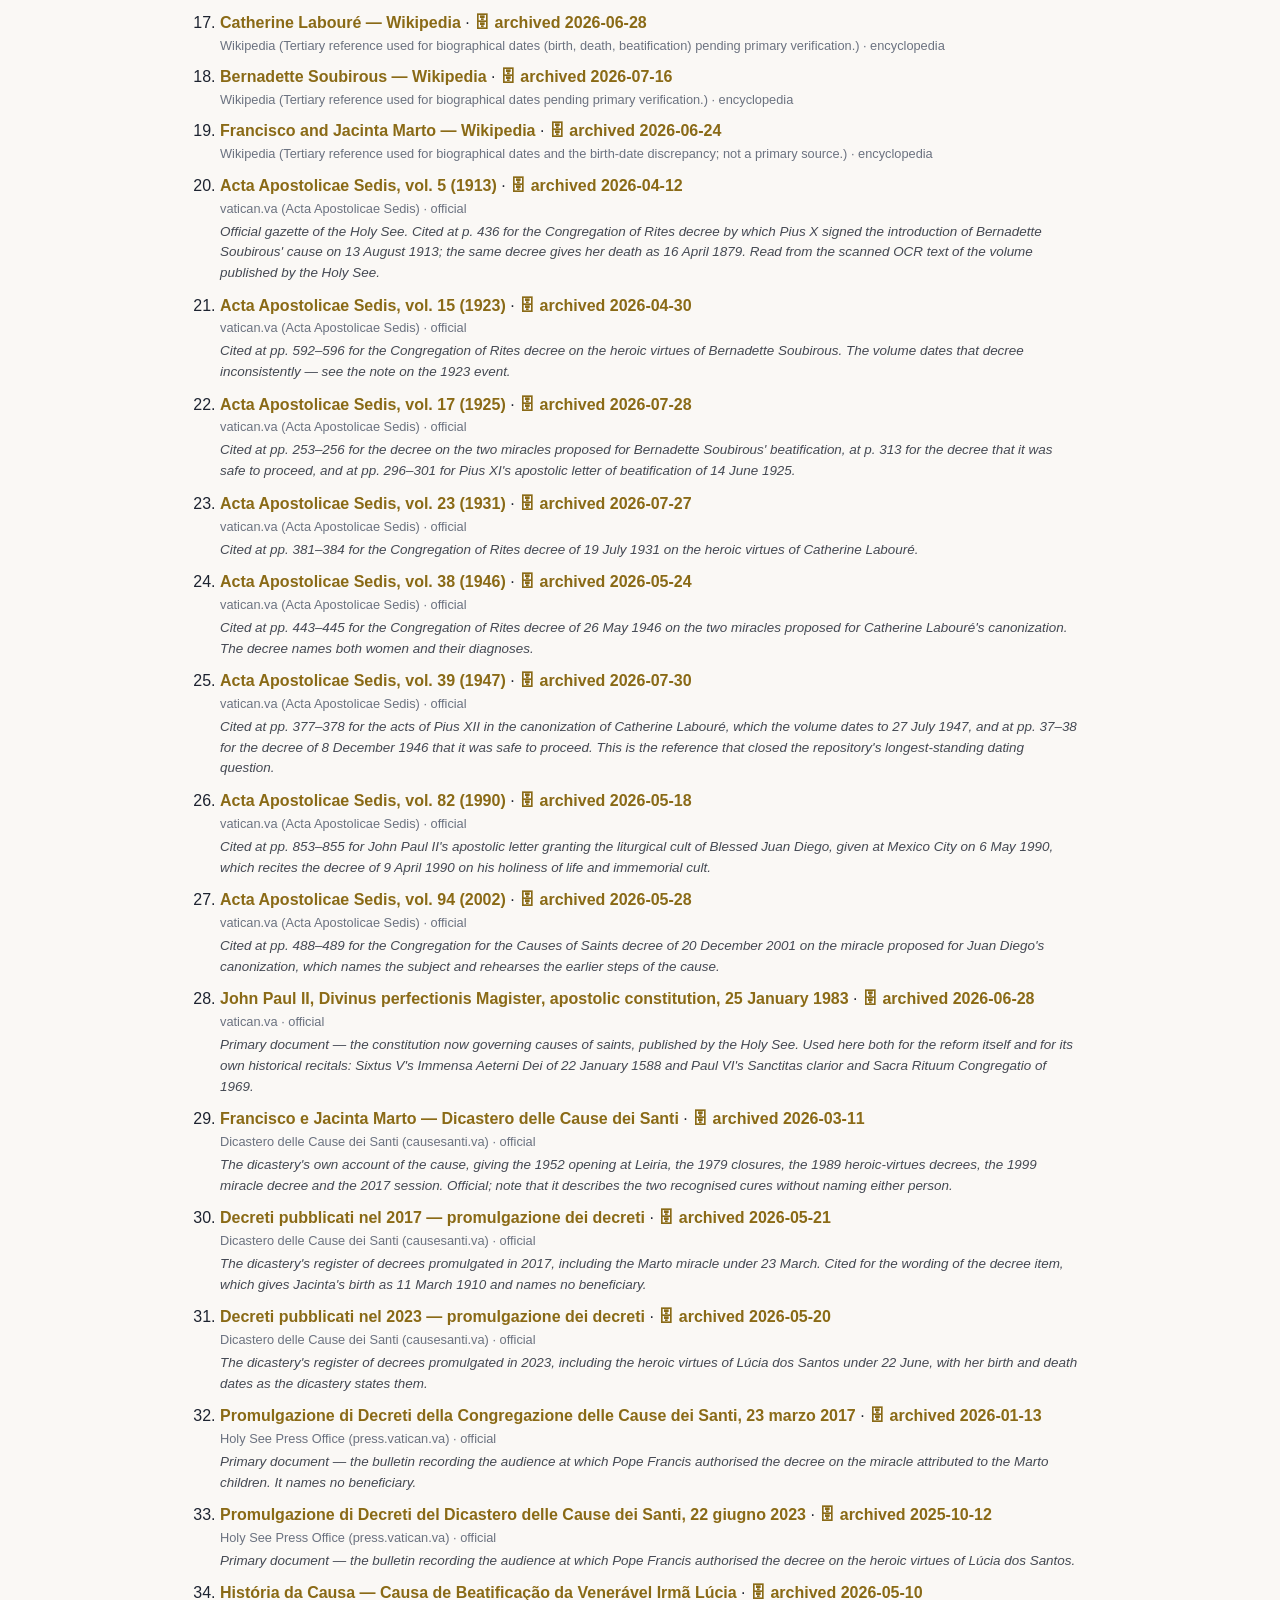
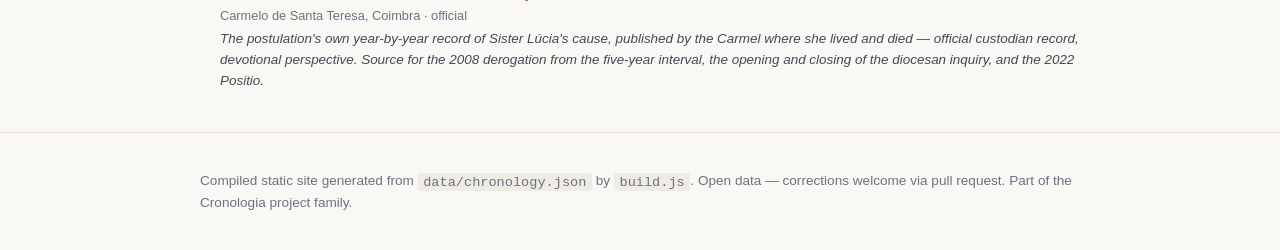
==== commit 848e7766: "Wayback: refresh data/archives.json (scheduled preservation run)" ====
--- a/docs/en/index.html
+++ b/docs/en/index.html
@@ -429,165 +429,165 @@
 
     <section id="references">
       <h2>References</h2>
-      <p class="section-intro">34 sources. Sources span the
+      <p class="section-intro">34 sources · 34 with an Internet Archive fallback. Sources span the
       spectrum of perspectives by design; contested claims are attributed to their authors.</p>
       <ol class="references">
         <li id="ref-1">
-          <a href="https://www.vatican.va/content/john-paul-ii/en/homilies/2002/documents/hf_jp-ii_hom_20020731_canonization-mexico.html" rel="noopener noreferrer" target="_blank">Homily of John Paul II, Canonization of Juan Diego Cuauhtlatoatzin, Mexico City, 31 July 2002</a>
+          <a href="https://www.vatican.va/content/john-paul-ii/en/homilies/2002/documents/hf_jp-ii_hom_20020731_canonization-mexico.html" rel="noopener noreferrer" target="_blank">Homily of John Paul II, Canonization of Juan Diego Cuauhtlatoatzin, Mexico City, 31 July 2002</a> · <a class="archive-link" href="https://web.archive.org/web/20260514044739/https://www.vatican.va/content/john-paul-ii/en/homilies/2002/documents/hf_jp-ii_hom_20020731_canonization-mexico.html" rel="noopener noreferrer" target="_blank">🗄 archived 2026-05-14</a>
           <span class="ref-meta">vatican.va (Primary document — the canonizing pope&#39;s homily at the rite, published by the Holy See.) · official</span>
         </li>
         <li id="ref-2">
-          <a href="https://www.vatican.va/content/john-paul-ii/es/homilies/1990/documents/hf_jp-ii_hom_19900506_citta-del-messico.html" rel="noopener noreferrer" target="_blank">Homilía de Juan Pablo II, Beatificación de Juan Diego y de otros siervos de Dios, Ciudad de México, 6 de mayo de 1990</a>
+          <a href="https://www.vatican.va/content/john-paul-ii/es/homilies/1990/documents/hf_jp-ii_hom_19900506_citta-del-messico.html" rel="noopener noreferrer" target="_blank">Homilía de Juan Pablo II, Beatificación de Juan Diego y de otros siervos de Dios, Ciudad de México, 6 de mayo de 1990</a> · <a class="archive-link" href="https://web.archive.org/web/20260316150136/https://www.vatican.va/content/john-paul-ii/es/homilies/1990/documents/hf_jp-ii_hom_19900506_citta-del-messico.html" rel="noopener noreferrer" target="_blank">🗄 archived 2026-03-16</a>
           <span class="ref-meta">vatican.va (Primary document — the beatification homily, published by the Holy See (Spanish only).) · official</span>
         </li>
         <li id="ref-3">
-          <a href="https://www.vatican.va/news_services/liturgy/saints/ns_lit_doc_20020731_juan-diego_en.html" rel="noopener noreferrer" target="_blank">Juan Diego Cuauhtlatoatzin — biography for the canonization</a>
+          <a href="https://www.vatican.va/news_services/liturgy/saints/ns_lit_doc_20020731_juan-diego_en.html" rel="noopener noreferrer" target="_blank">Juan Diego Cuauhtlatoatzin — biography for the canonization</a> · <a class="archive-link" href="https://web.archive.org/web/20260221231342/https://www.vatican.va/news_services/liturgy/saints/ns_lit_doc_20020731_juan-diego_en.html" rel="noopener noreferrer" target="_blank">🗄 archived 2026-02-21</a>
           <span class="ref-meta">vatican.va · official</span>
           <span class="ref-note">Official biography prepared for the canonization — the Church&#39;s own account, including the traditional 1474 and 1548 dates.</span>
         </li>
         <li id="ref-4">
-          <a href="https://www.vatican.va/content/john-paul-ii/en/homilies/2000/documents/hf_jp-ii_hom_20000513_beatification-fatima.html" rel="noopener noreferrer" target="_blank">Homily of John Paul II, Beatification of Francisco and Jacinta Marto, Fátima, 13 May 2000</a>
+          <a href="https://www.vatican.va/content/john-paul-ii/en/homilies/2000/documents/hf_jp-ii_hom_20000513_beatification-fatima.html" rel="noopener noreferrer" target="_blank">Homily of John Paul II, Beatification of Francisco and Jacinta Marto, Fátima, 13 May 2000</a> · <a class="archive-link" href="https://web.archive.org/web/20260517001104/https://www.vatican.va/content/john-paul-ii/en/homilies/2000/documents/hf_jp-ii_hom_20000513_beatification-fatima.html" rel="noopener noreferrer" target="_blank">🗄 archived 2026-05-17</a>
           <span class="ref-meta">vatican.va (Primary document — the beatification homily, published by the Holy See.) · official</span>
         </li>
         <li id="ref-5">
-          <a href="https://www.vatican.va/content/francesco/en/homilies/2017/documents/papa-francesco_20170513_omelia-pellegrinaggio-fatima.html" rel="noopener noreferrer" target="_blank">Homily of Pope Francis, Holy Mass with the Rite of Canonization of Francisco and Jacinta Marto, Fátima, 13 May 2017</a>
+          <a href="https://www.vatican.va/content/francesco/en/homilies/2017/documents/papa-francesco_20170513_omelia-pellegrinaggio-fatima.html" rel="noopener noreferrer" target="_blank">Homily of Pope Francis, Holy Mass with the Rite of Canonization of Francisco and Jacinta Marto, Fátima, 13 May 2017</a> · <a class="archive-link" href="https://web.archive.org/web/20260204114311/https://www.vatican.va/content/francesco/en/homilies/2017/documents/papa-francesco_20170513_omelia-pellegrinaggio-fatima.html" rel="noopener noreferrer" target="_blank">🗄 archived 2026-02-04</a>
           <span class="ref-meta">vatican.va (Primary document — the canonization homily, published by the Holy See.) · official</span>
         </li>
         <li id="ref-6">
-          <a href="https://www.vatican.va/content/pius-xii/fr/speeches/1947/documents/hf_p-xii_spe_19470728_beata-caterina-laboure.html" rel="noopener noreferrer" target="_blank">Pie XII, Aux pèlerins réunis à Rome pour la canonisation de sainte Catherine Labouré, 28 juillet 1947</a>
+          <a href="https://www.vatican.va/content/pius-xii/fr/speeches/1947/documents/hf_p-xii_spe_19470728_beata-caterina-laboure.html" rel="noopener noreferrer" target="_blank">Pie XII, Aux pèlerins réunis à Rome pour la canonisation de sainte Catherine Labouré, 28 juillet 1947</a> · <a class="archive-link" href="https://web.archive.org/web/20260518011905/https://www.vatican.va/content/pius-xii/fr/speeches/1947/documents/hf_p-xii_spe_19470728_beata-caterina-laboure.html" rel="noopener noreferrer" target="_blank">🗄 archived 2026-05-18</a>
           <span class="ref-meta">vatican.va · official</span>
           <span class="ref-note">Primary document — Pius XII&#39;s address the day after the canonization (French only). It confirms the canonization but does not date the rite itself.</span>
         </li>
         <li id="ref-7">
-          <a href="https://www.vatican.va/archive/aas/documents/AAS-25-1933-ocr.pdf" rel="noopener noreferrer" target="_blank">Acta Apostolicae Sedis, vol. 25 (1933)</a>
+          <a href="https://www.vatican.va/archive/aas/documents/AAS-25-1933-ocr.pdf" rel="noopener noreferrer" target="_blank">Acta Apostolicae Sedis, vol. 25 (1933)</a> · <a class="archive-link" href="https://web.archive.org/web/20260528021011/https://www.vatican.va/archive/aas/documents/AAS-25-1933-ocr.pdf" rel="noopener noreferrer" target="_blank">🗄 archived 2026-05-28</a>
           <span class="ref-meta">vatican.va (Acta Apostolicae Sedis) · official</span>
           <span class="ref-note">Official gazette of the Holy See for 1933. Cited at p. 161 for the decree on the two miracles in Catherine Labouré&#39;s beatification cause, at p. 217 for the decree that it was safe to proceed, at pp. 367–371 for the apostolic letter Horti conclusi beatifying her on 28 May 1933, and at pp. 318 and 377 for the corresponding acts in Bernadette Soubirous&#39; canonization cause. The bootstrap cited this volume at volume level only; the acta have since been located inside it.</span>
         </li>
         <li id="ref-8">
-          <a href="https://www.fatima.pt/en/news/saint-francisco-marto-was-born-110-years-ago" rel="noopener noreferrer" target="_blank">Saint Francisco Marto was born 110 years ago</a>
+          <a href="https://www.fatima.pt/en/news/saint-francisco-marto-was-born-110-years-ago" rel="noopener noreferrer" target="_blank">Saint Francisco Marto was born 110 years ago</a> · <a class="archive-link" href="https://web.archive.org/web/20260116102914/https://www.fatima.pt/en/news/saint-francisco-marto-was-born-110-years-ago" rel="noopener noreferrer" target="_blank">🗄 archived 2026-01-16</a>
           <span class="ref-meta">Shrine of Fátima · official</span>
           <span class="ref-note">The shrine&#39;s own biographical notice — official custodian record, devotional perspective. Gives Francisco&#39;s birth (11 June 1908) and death (4 April 1919).</span>
         </li>
         <li id="ref-9">
-          <a href="https://www.fatima.pt/en/news/today-marks-the-anniversary-of-saint-jacinta-martos-birth" rel="noopener noreferrer" target="_blank">Today marks the anniversary of Saint Jacinta Marto&#39;s birth</a>
+          <a href="https://www.fatima.pt/en/news/today-marks-the-anniversary-of-saint-jacinta-martos-birth" rel="noopener noreferrer" target="_blank">Today marks the anniversary of Saint Jacinta Marto&#39;s birth</a> · <a class="archive-link" href="https://web.archive.org/web/20260212130537/https://www.fatima.pt/en/news/today-marks-the-anniversary-of-saint-jacinta-martos-birth" rel="noopener noreferrer" target="_blank">🗄 archived 2026-02-12</a>
           <span class="ref-meta">Shrine of Fátima · official</span>
           <span class="ref-note">The shrine&#39;s own notice giving Jacinta&#39;s birth as 5 March 1910 — official custodian record, devotional perspective.</span>
         </li>
         <li id="ref-10">
-          <a href="https://www.fatima.pt/en/pages/narrative-of-the-apparitions-" rel="noopener noreferrer" target="_blank">Narrative of the Apparitions</a>
+          <a href="https://www.fatima.pt/en/pages/narrative-of-the-apparitions-" rel="noopener noreferrer" target="_blank">Narrative of the Apparitions</a> · <a class="archive-link" href="https://web.archive.org/web/20260529205719/https://www.fatima.pt/en/pages/narrative-of-the-apparitions-" rel="noopener noreferrer" target="_blank">🗄 archived 2026-05-29</a>
           <span class="ref-meta">Shrine of Fátima (The shrine&#39;s narrative of the 1917 apparitions — official custodian record, devotional perspective.) · official</span>
         </li>
         <li id="ref-11">
-          <a href="https://www.lourdes-france.com/en/centenary-of-the-beatification-of-bernadette-soubirous/" rel="noopener noreferrer" target="_blank">14th June 1925 – 14th June 2025: Centenary of the beatification of Bernadette Soubirous</a>
+          <a href="https://www.lourdes-france.com/en/centenary-of-the-beatification-of-bernadette-soubirous/" rel="noopener noreferrer" target="_blank">14th June 1925 – 14th June 2025: Centenary of the beatification of Bernadette Soubirous</a> · <a class="archive-link" href="https://web.archive.org/web/20260412170908/https://www.lourdes-france.com/en/centenary-of-the-beatification-of-bernadette-soubirous/" rel="noopener noreferrer" target="_blank">🗄 archived 2026-04-12</a>
           <span class="ref-meta">Sanctuary of Our Lady of Lourdes · official</span>
           <span class="ref-note">The sanctuary&#39;s centenary notice, reproducing the 1925 beatification declaration and confirming the 8 December 1933 canonization — official custodian record.</span>
         </li>
         <li id="ref-12">
-          <a href="https://www.lourdes-france.com/en/the-apparitions/" rel="noopener noreferrer" target="_blank">The Apparitions</a>
+          <a href="https://www.lourdes-france.com/en/the-apparitions/" rel="noopener noreferrer" target="_blank">The Apparitions</a> · <a class="archive-link" href="https://web.archive.org/web/20260519222921/https://www.lourdes-france.com/en/the-apparitions/" rel="noopener noreferrer" target="_blank">🗄 archived 2026-05-19</a>
           <span class="ref-meta">Sanctuary of Our Lady of Lourdes (The sanctuary&#39;s account of the eighteen 1858 apparitions — official custodian record, devotional perspective.) · official</span>
         </li>
         <li id="ref-13">
-          <a href="https://www.medaille-miraculeuse.fr/chapelle-medaille-miraculeuse" rel="noopener noreferrer" target="_blank">La Chapelle de la Médaille Miraculeuse, 140 rue du Bac</a>
+          <a href="https://www.medaille-miraculeuse.fr/chapelle-medaille-miraculeuse" rel="noopener noreferrer" target="_blank">La Chapelle de la Médaille Miraculeuse, 140 rue du Bac</a> · <a class="archive-link" href="https://web.archive.org/web/20260315172304/https://www.medaille-miraculeuse.fr/chapelle-medaille-miraculeuse" rel="noopener noreferrer" target="_blank">🗄 archived 2026-03-15</a>
           <span class="ref-meta">Association de la Médaille Miraculeuse · official</span>
           <span class="ref-note">The Vincentian association&#39;s presentation of the chapel, dating the two 1830 apparitions — official custodian record, devotional perspective (French).</span>
         </li>
         <li id="ref-14">
-          <a href="https://www.vaticanstate.va/en/state-and-government/general-informations/saint-of-the-day/3675-20-february-saint-jacinta-marto.html" rel="noopener noreferrer" target="_blank">20 February: Saint Jacinta Marto — Saint of the day</a>
+          <a href="https://www.vaticanstate.va/en/state-and-government/general-informations/saint-of-the-day/3675-20-february-saint-jacinta-marto.html" rel="noopener noreferrer" target="_blank">20 February: Saint Jacinta Marto — Saint of the day</a> · <a class="archive-link" href="https://web.archive.org/web/20260421174205/https://vaticanstate.va/en/state-and-government/general-informations/saint-of-the-day/3675-20-february-saint-jacinta-marto.html" rel="noopener noreferrer" target="_blank">🗄 archived 2026-04-21</a>
           <span class="ref-meta">vaticanstate.va (Vatican City State&#39;s saint-of-the-day notice for Jacinta&#39;s 20 February memorial — official, summary-level.) · official</span>
         </li>
         <li id="ref-15">
-          <a href="https://www.vaticannews.va/en/vatican-city/news/2023-06/fatima-visionary-sr-lucia-declared-venerable.html" rel="noopener noreferrer" target="_blank">Fatima visionary Sr Lucia declared Venerable</a>
+          <a href="https://www.vaticannews.va/en/vatican-city/news/2023-06/fatima-visionary-sr-lucia-declared-venerable.html" rel="noopener noreferrer" target="_blank">Fatima visionary Sr Lucia declared Venerable</a> · <a class="archive-link" href="https://web.archive.org/web/20260716145921/https://www.vaticannews.va/en/vatican-city/news/2023-06/fatima-visionary-sr-lucia-declared-venerable.html" rel="noopener noreferrer" target="_blank">🗄 archived 2026-07-16</a>
           <span class="ref-meta">Vatican News · news</span>
           <span class="ref-note">The Holy See&#39;s news portal on the 22 June 2023 decree recognizing Lúcia dos Santos&#39; heroic virtues — official media, not the decree text itself; the dicastery register and the press bulletin now carry that.</span>
         </li>
         <li id="ref-16">
-          <a href="https://en.wikipedia.org/wiki/Juan_Diego" rel="noopener noreferrer" target="_blank">Juan Diego — Wikipedia</a>
+          <a href="https://en.wikipedia.org/wiki/Juan_Diego" rel="noopener noreferrer" target="_blank">Juan Diego — Wikipedia</a> · <a class="archive-link" href="https://web.archive.org/web/20260730204617/https://en.wikipedia.org/wiki/Juan_Diego" rel="noopener noreferrer" target="_blank">🗄 archived 2026-07-30</a>
           <span class="ref-meta">Wikipedia (Tertiary reference used for the historiographical debate and for cross-checking dates; not a primary source.) · encyclopedia</span>
         </li>
         <li id="ref-17">
-          <a href="https://en.wikipedia.org/wiki/Catherine_Labour%C3%A9" rel="noopener noreferrer" target="_blank">Catherine Labouré — Wikipedia</a>
+          <a href="https://en.wikipedia.org/wiki/Catherine_Labour%C3%A9" rel="noopener noreferrer" target="_blank">Catherine Labouré — Wikipedia</a> · <a class="archive-link" href="https://web.archive.org/web/20260628192721/https://en.wikipedia.org/wiki/Catherine_Labour%C3%A9" rel="noopener noreferrer" target="_blank">🗄 archived 2026-06-28</a>
           <span class="ref-meta">Wikipedia (Tertiary reference used for biographical dates (birth, death, beatification) pending primary verification.) · encyclopedia</span>
         </li>
         <li id="ref-18">
-          <a href="https://en.wikipedia.org/wiki/Bernadette_Soubirous" rel="noopener noreferrer" target="_blank">Bernadette Soubirous — Wikipedia</a>
+          <a href="https://en.wikipedia.org/wiki/Bernadette_Soubirous" rel="noopener noreferrer" target="_blank">Bernadette Soubirous — Wikipedia</a> · <a class="archive-link" href="https://web.archive.org/web/20260716050430/https://en.wikipedia.org/wiki/Bernadette_Soubirous" rel="noopener noreferrer" target="_blank">🗄 archived 2026-07-16</a>
           <span class="ref-meta">Wikipedia (Tertiary reference used for biographical dates pending primary verification.) · encyclopedia</span>
         </li>
         <li id="ref-19">
-          <a href="https://en.wikipedia.org/wiki/Francisco_and_Jacinta_Marto" rel="noopener noreferrer" target="_blank">Francisco and Jacinta Marto — Wikipedia</a>
+          <a href="https://en.wikipedia.org/wiki/Francisco_and_Jacinta_Marto" rel="noopener noreferrer" target="_blank">Francisco and Jacinta Marto — Wikipedia</a> · <a class="archive-link" href="https://web.archive.org/web/20260624042644/https://en.wikipedia.org/wiki/Francisco_and_Jacinta_Marto" rel="noopener noreferrer" target="_blank">🗄 archived 2026-06-24</a>
           <span class="ref-meta">Wikipedia (Tertiary reference used for biographical dates and the birth-date discrepancy; not a primary source.) · encyclopedia</span>
         </li>
         <li id="ref-20">
-          <a href="https://www.vatican.va/archive/aas/documents/AAS-05-1913-ocr.pdf" rel="noopener noreferrer" target="_blank">Acta Apostolicae Sedis, vol. 5 (1913)</a>
+          <a href="https://www.vatican.va/archive/aas/documents/AAS-05-1913-ocr.pdf" rel="noopener noreferrer" target="_blank">Acta Apostolicae Sedis, vol. 5 (1913)</a> · <a class="archive-link" href="https://web.archive.org/web/20260412070101/https://www.vatican.va/archive/aas/documents/AAS-05-1913-ocr.pdf" rel="noopener noreferrer" target="_blank">🗄 archived 2026-04-12</a>
           <span class="ref-meta">vatican.va (Acta Apostolicae Sedis) · official</span>
           <span class="ref-note">Official gazette of the Holy See. Cited at p. 436 for the Congregation of Rites decree by which Pius X signed the introduction of Bernadette Soubirous&#39; cause on 13 August 1913; the same decree gives her death as 16 April 1879. Read from the scanned OCR text of the volume published by the Holy See.</span>
         </li>
         <li id="ref-21">
-          <a href="https://www.vatican.va/archive/aas/documents/AAS-15-1923-ocr.pdf" rel="noopener noreferrer" target="_blank">Acta Apostolicae Sedis, vol. 15 (1923)</a>
+          <a href="https://www.vatican.va/archive/aas/documents/AAS-15-1923-ocr.pdf" rel="noopener noreferrer" target="_blank">Acta Apostolicae Sedis, vol. 15 (1923)</a> · <a class="archive-link" href="https://web.archive.org/web/20260430055714/https://www.vatican.va/archive/aas/documents/AAS-15-1923-ocr.pdf" rel="noopener noreferrer" target="_blank">🗄 archived 2026-04-30</a>
           <span class="ref-meta">vatican.va (Acta Apostolicae Sedis) · official</span>
           <span class="ref-note">Cited at pp. 592–596 for the Congregation of Rites decree on the heroic virtues of Bernadette Soubirous. The volume dates that decree inconsistently — see the note on the 1923 event.</span>
         </li>
         <li id="ref-22">
-          <a href="https://www.vatican.va/archive/aas/documents/AAS-17-1925-ocr.pdf" rel="noopener noreferrer" target="_blank">Acta Apostolicae Sedis, vol. 17 (1925)</a>
+          <a href="https://www.vatican.va/archive/aas/documents/AAS-17-1925-ocr.pdf" rel="noopener noreferrer" target="_blank">Acta Apostolicae Sedis, vol. 17 (1925)</a> · <a class="archive-link" href="https://web.archive.org/web/20260728034435/https://www.vatican.va/archive/aas/documents/AAS-17-1925-ocr.pdf" rel="noopener noreferrer" target="_blank">🗄 archived 2026-07-28</a>
           <span class="ref-meta">vatican.va (Acta Apostolicae Sedis) · official</span>
           <span class="ref-note">Cited at pp. 253–256 for the decree on the two miracles proposed for Bernadette Soubirous&#39; beatification, at p. 313 for the decree that it was safe to proceed, and at pp. 296–301 for Pius XI&#39;s apostolic letter of beatification of 14 June 1925.</span>
         </li>
         <li id="ref-23">
-          <a href="https://www.vatican.va/archive/aas/documents/AAS-23-1931-ocr.pdf" rel="noopener noreferrer" target="_blank">Acta Apostolicae Sedis, vol. 23 (1931)</a>
+          <a href="https://www.vatican.va/archive/aas/documents/AAS-23-1931-ocr.pdf" rel="noopener noreferrer" target="_blank">Acta Apostolicae Sedis, vol. 23 (1931)</a> · <a class="archive-link" href="https://web.archive.org/web/20260727181128/https://www.vatican.va/archive/aas/documents/AAS-23-1931-ocr.pdf" rel="noopener noreferrer" target="_blank">🗄 archived 2026-07-27</a>
           <span class="ref-meta">vatican.va (Acta Apostolicae Sedis) · official</span>
           <span class="ref-note">Cited at pp. 381–384 for the Congregation of Rites decree of 19 July 1931 on the heroic virtues of Catherine Labouré.</span>
         </li>
         <li id="ref-24">
-          <a href="https://www.vatican.va/archive/aas/documents/AAS-38-1946-ocr.pdf" rel="noopener noreferrer" target="_blank">Acta Apostolicae Sedis, vol. 38 (1946)</a>
+          <a href="https://www.vatican.va/archive/aas/documents/AAS-38-1946-ocr.pdf" rel="noopener noreferrer" target="_blank">Acta Apostolicae Sedis, vol. 38 (1946)</a> · <a class="archive-link" href="https://web.archive.org/web/20260524035602/https://www.vatican.va/archive/aas/documents/AAS-38-1946-ocr.pdf" rel="noopener noreferrer" target="_blank">🗄 archived 2026-05-24</a>
           <span class="ref-meta">vatican.va (Acta Apostolicae Sedis) · official</span>
           <span class="ref-note">Cited at pp. 443–445 for the Congregation of Rites decree of 26 May 1946 on the two miracles proposed for Catherine Labouré&#39;s canonization. The decree names both women and their diagnoses.</span>
         </li>
         <li id="ref-25">
-          <a href="https://www.vatican.va/archive/aas/documents/AAS-39-1947-ocr.pdf" rel="noopener noreferrer" target="_blank">Acta Apostolicae Sedis, vol. 39 (1947)</a>
+          <a href="https://www.vatican.va/archive/aas/documents/AAS-39-1947-ocr.pdf" rel="noopener noreferrer" target="_blank">Acta Apostolicae Sedis, vol. 39 (1947)</a> · <a class="archive-link" href="https://web.archive.org/web/20260730124016/https://www.vatican.va/archive/aas/documents/AAS-39-1947-ocr.pdf" rel="noopener noreferrer" target="_blank">🗄 archived 2026-07-30</a>
           <span class="ref-meta">vatican.va (Acta Apostolicae Sedis) · official</span>
           <span class="ref-note">Cited at pp. 377–378 for the acts of Pius XII in the canonization of Catherine Labouré, which the volume dates to 27 July 1947, and at pp. 37–38 for the decree of 8 December 1946 that it was safe to proceed. This is the reference that closed the repository&#39;s longest-standing dating question.</span>
         </li>
         <li id="ref-26">
-          <a href="https://www.vatican.va/archive/aas/documents/AAS-82-1990-ocr.pdf" rel="noopener noreferrer" target="_blank">Acta Apostolicae Sedis, vol. 82 (1990)</a>
+          <a href="https://www.vatican.va/archive/aas/documents/AAS-82-1990-ocr.pdf" rel="noopener noreferrer" target="_blank">Acta Apostolicae Sedis, vol. 82 (1990)</a> · <a class="archive-link" href="https://web.archive.org/web/20260518201851/https://www.vatican.va/archive/aas/documents/AAS-82-1990-ocr.pdf" rel="noopener noreferrer" target="_blank">🗄 archived 2026-05-18</a>
           <span class="ref-meta">vatican.va (Acta Apostolicae Sedis) · official</span>
           <span class="ref-note">Cited at pp. 853–855 for John Paul II&#39;s apostolic letter granting the liturgical cult of Blessed Juan Diego, given at Mexico City on 6 May 1990, which recites the decree of 9 April 1990 on his holiness of life and immemorial cult.</span>
         </li>
         <li id="ref-27">
-          <a href="https://www.vatican.va/archive/aas/documents/AAS-94-2002-ocr.pdf" rel="noopener noreferrer" target="_blank">Acta Apostolicae Sedis, vol. 94 (2002)</a>
+          <a href="https://www.vatican.va/archive/aas/documents/AAS-94-2002-ocr.pdf" rel="noopener noreferrer" target="_blank">Acta Apostolicae Sedis, vol. 94 (2002)</a> · <a class="archive-link" href="https://web.archive.org/web/20260528153410/https://www.vatican.va/archive/aas/documents/AAS-94-2002-ocr.pdf" rel="noopener noreferrer" target="_blank">🗄 archived 2026-05-28</a>
           <span class="ref-meta">vatican.va (Acta Apostolicae Sedis) · official</span>
           <span class="ref-note">Cited at pp. 488–489 for the Congregation for the Causes of Saints decree of 20 December 2001 on the miracle proposed for Juan Diego&#39;s canonization, which names the subject and rehearses the earlier steps of the cause.</span>
         </li>
         <li id="ref-28">
-          <a href="https://www.vatican.va/content/john-paul-ii/en/apost_constitutions/documents/hf_jp-ii_apc_25011983_divinus-perfectionis-magister.html" rel="noopener noreferrer" target="_blank">John Paul II, Divinus perfectionis Magister, apostolic constitution, 25 January 1983</a>
+          <a href="https://www.vatican.va/content/john-paul-ii/en/apost_constitutions/documents/hf_jp-ii_apc_25011983_divinus-perfectionis-magister.html" rel="noopener noreferrer" target="_blank">John Paul II, Divinus perfectionis Magister, apostolic constitution, 25 January 1983</a> · <a class="archive-link" href="https://web.archive.org/web/20260628210514/https://www.vatican.va/content/john-paul-ii/en/apost_constitutions/documents/hf_jp-ii_apc_25011983_divinus-perfectionis-magister.html" rel="noopener noreferrer" target="_blank">🗄 archived 2026-06-28</a>
           <span class="ref-meta">vatican.va · official</span>
           <span class="ref-note">Primary document — the constitution now governing causes of saints, published by the Holy See. Used here both for the reform itself and for its own historical recitals: Sixtus V&#39;s Immensa Aeterni Dei of 22 January 1588 and Paul VI&#39;s Sanctitas clarior and Sacra Rituum Congregatio of 1969.</span>
         </li>
         <li id="ref-29">
-          <a href="https://www.causesanti.va/it/santi-e-beati/francisco-e-jacinta-marto.html" rel="noopener noreferrer" target="_blank">Francisco e Jacinta Marto — Dicastero delle Cause dei Santi</a>
+          <a href="https://www.causesanti.va/it/santi-e-beati/francisco-e-jacinta-marto.html" rel="noopener noreferrer" target="_blank">Francisco e Jacinta Marto — Dicastero delle Cause dei Santi</a> · <a class="archive-link" href="https://web.archive.org/web/20260311105813/https://www.causesanti.va/it/santi-e-beati/francisco-e-jacinta-marto.html" rel="noopener noreferrer" target="_blank">🗄 archived 2026-03-11</a>
           <span class="ref-meta">Dicastero delle Cause dei Santi (causesanti.va) · official</span>
           <span class="ref-note">The dicastery&#39;s own account of the cause, giving the 1952 opening at Leiria, the 1979 closures, the 1989 heroic-virtues decrees, the 1999 miracle decree and the 2017 session. Official; note that it describes the two recognised cures without naming either person.</span>
         </li>
         <li id="ref-30">
-          <a href="https://www.causesanti.va/it/archivio-del-dicastero-cause-santi/promulgazione-decreti/decreti-pubblicati-nel-2017.html" rel="noopener noreferrer" target="_blank">Decreti pubblicati nel 2017 — promulgazione dei decreti</a>
+          <a href="https://www.causesanti.va/it/archivio-del-dicastero-cause-santi/promulgazione-decreti/decreti-pubblicati-nel-2017.html" rel="noopener noreferrer" target="_blank">Decreti pubblicati nel 2017 — promulgazione dei decreti</a> · <a class="archive-link" href="https://web.archive.org/web/20260521051449/https://www.causesanti.va/it/archivio-del-dicastero-cause-santi/promulgazione-decreti/decreti-pubblicati-nel-2017.html" rel="noopener noreferrer" target="_blank">🗄 archived 2026-05-21</a>
           <span class="ref-meta">Dicastero delle Cause dei Santi (causesanti.va) · official</span>
           <span class="ref-note">The dicastery&#39;s register of decrees promulgated in 2017, including the Marto miracle under 23 March. Cited for the wording of the decree item, which gives Jacinta&#39;s birth as 11 March 1910 and names no beneficiary.</span>
         </li>
         <li id="ref-31">
-          <a href="https://www.causesanti.va/it/archivio-del-dicastero-cause-santi/promulgazione-decreti/decreti-pubblicati-nel-2023.html" rel="noopener noreferrer" target="_blank">Decreti pubblicati nel 2023 — promulgazione dei decreti</a>
+          <a href="https://www.causesanti.va/it/archivio-del-dicastero-cause-santi/promulgazione-decreti/decreti-pubblicati-nel-2023.html" rel="noopener noreferrer" target="_blank">Decreti pubblicati nel 2023 — promulgazione dei decreti</a> · <a class="archive-link" href="https://web.archive.org/web/20260520231919/https://www.causesanti.va/it/archivio-del-dicastero-cause-santi/promulgazione-decreti/decreti-pubblicati-nel-2023.html" rel="noopener noreferrer" target="_blank">🗄 archived 2026-05-20</a>
           <span class="ref-meta">Dicastero delle Cause dei Santi (causesanti.va) · official</span>
           <span class="ref-note">The dicastery&#39;s register of decrees promulgated in 2023, including the heroic virtues of Lúcia dos Santos under 22 June, with her birth and death dates as the dicastery states them.</span>
         </li>
         <li id="ref-32">
-          <a href="https://press.vatican.va/content/salastampa/it/bollettino/pubblico/2017/03/23/0177/00415.html" rel="noopener noreferrer" target="_blank">Promulgazione di Decreti della Congregazione delle Cause dei Santi, 23 marzo 2017</a>
+          <a href="https://press.vatican.va/content/salastampa/it/bollettino/pubblico/2017/03/23/0177/00415.html" rel="noopener noreferrer" target="_blank">Promulgazione di Decreti della Congregazione delle Cause dei Santi, 23 marzo 2017</a> · <a class="archive-link" href="https://web.archive.org/web/20260113042127/https://press.vatican.va/content/salastampa/it/bollettino/pubblico/2017/03/23/0177/00415.html" rel="noopener noreferrer" target="_blank">🗄 archived 2026-01-13</a>
           <span class="ref-meta">Holy See Press Office (press.vatican.va) · official</span>
           <span class="ref-note">Primary document — the bulletin recording the audience at which Pope Francis authorised the decree on the miracle attributed to the Marto children. It names no beneficiary.</span>
         </li>
         <li id="ref-33">
-          <a href="https://press.vatican.va/content/salastampa/it/bollettino/pubblico/2023/06/22/0465/01035.html" rel="noopener noreferrer" target="_blank">Promulgazione di Decreti del Dicastero delle Cause dei Santi, 22 giugno 2023</a>
+          <a href="https://press.vatican.va/content/salastampa/it/bollettino/pubblico/2023/06/22/0465/01035.html" rel="noopener noreferrer" target="_blank">Promulgazione di Decreti del Dicastero delle Cause dei Santi, 22 giugno 2023</a> · <a class="archive-link" href="https://web.archive.org/web/20251012195337/https://press.vatican.va/content/salastampa/it/bollettino/pubblico/2023/06/22/0465/01035.html" rel="noopener noreferrer" target="_blank">🗄 archived 2025-10-12</a>
           <span class="ref-meta">Holy See Press Office (press.vatican.va) · official</span>
           <span class="ref-note">Primary document — the bulletin recording the audience at which Pope Francis authorised the decree on the heroic virtues of Lúcia dos Santos.</span>
         </li>
         <li id="ref-34">
-          <a href="https://lucia.pt/historia-da-causa/" rel="noopener noreferrer" target="_blank">História da Causa — Causa de Beatificação da Venerável Irmã Lúcia</a>
+          <a href="https://lucia.pt/historia-da-causa/" rel="noopener noreferrer" target="_blank">História da Causa — Causa de Beatificação da Venerável Irmã Lúcia</a> · <a class="archive-link" href="https://web.archive.org/web/20260510081246/https://lucia.pt/historia-da-causa/" rel="noopener noreferrer" target="_blank">🗄 archived 2026-05-10</a>
           <span class="ref-meta">Carmelo de Santa Teresa, Coimbra · official</span>
           <span class="ref-note">The postulation&#39;s own year-by-year record of Sister Lúcia&#39;s cause, published by the Carmel where she lived and died — official custodian record, devotional perspective. Source for the 2008 derogation from the five-year interval, the opening and closing of the diocesan inquiry, and the 2022 Positio.</span>
         </li>
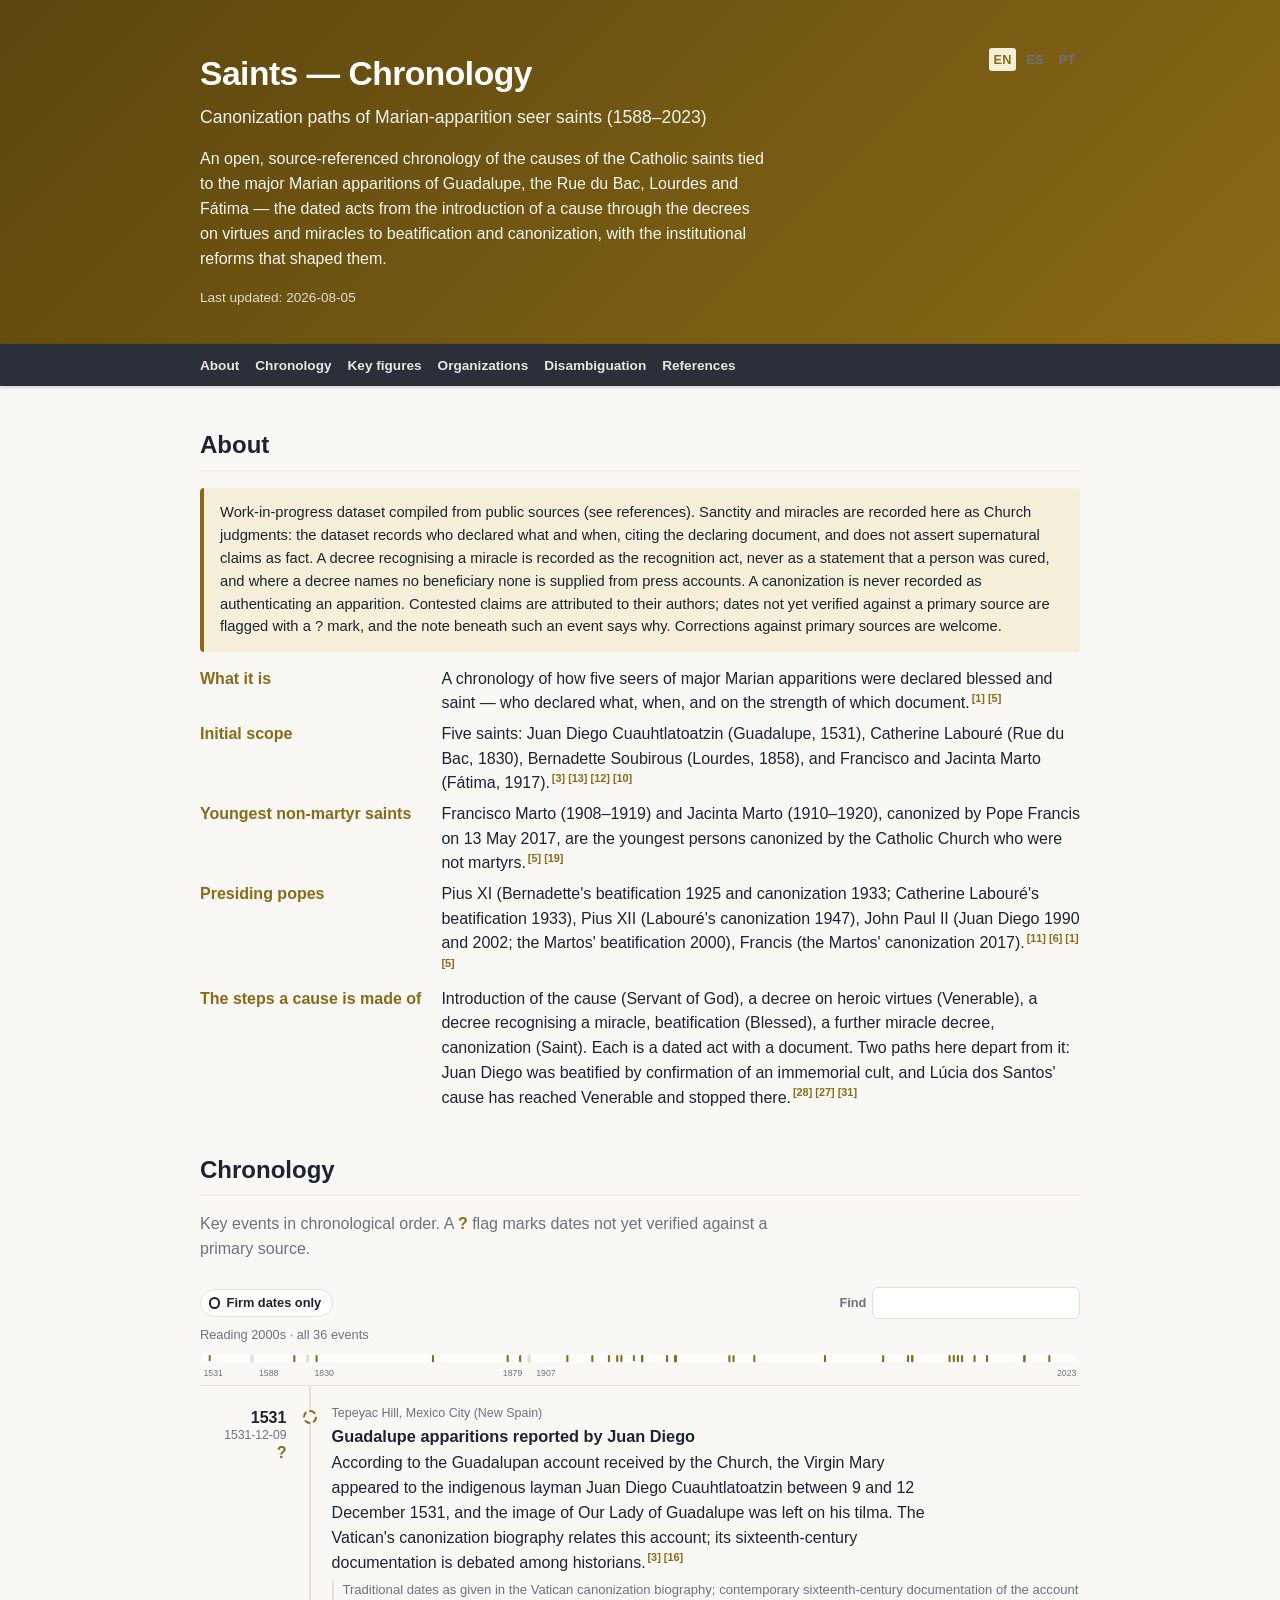
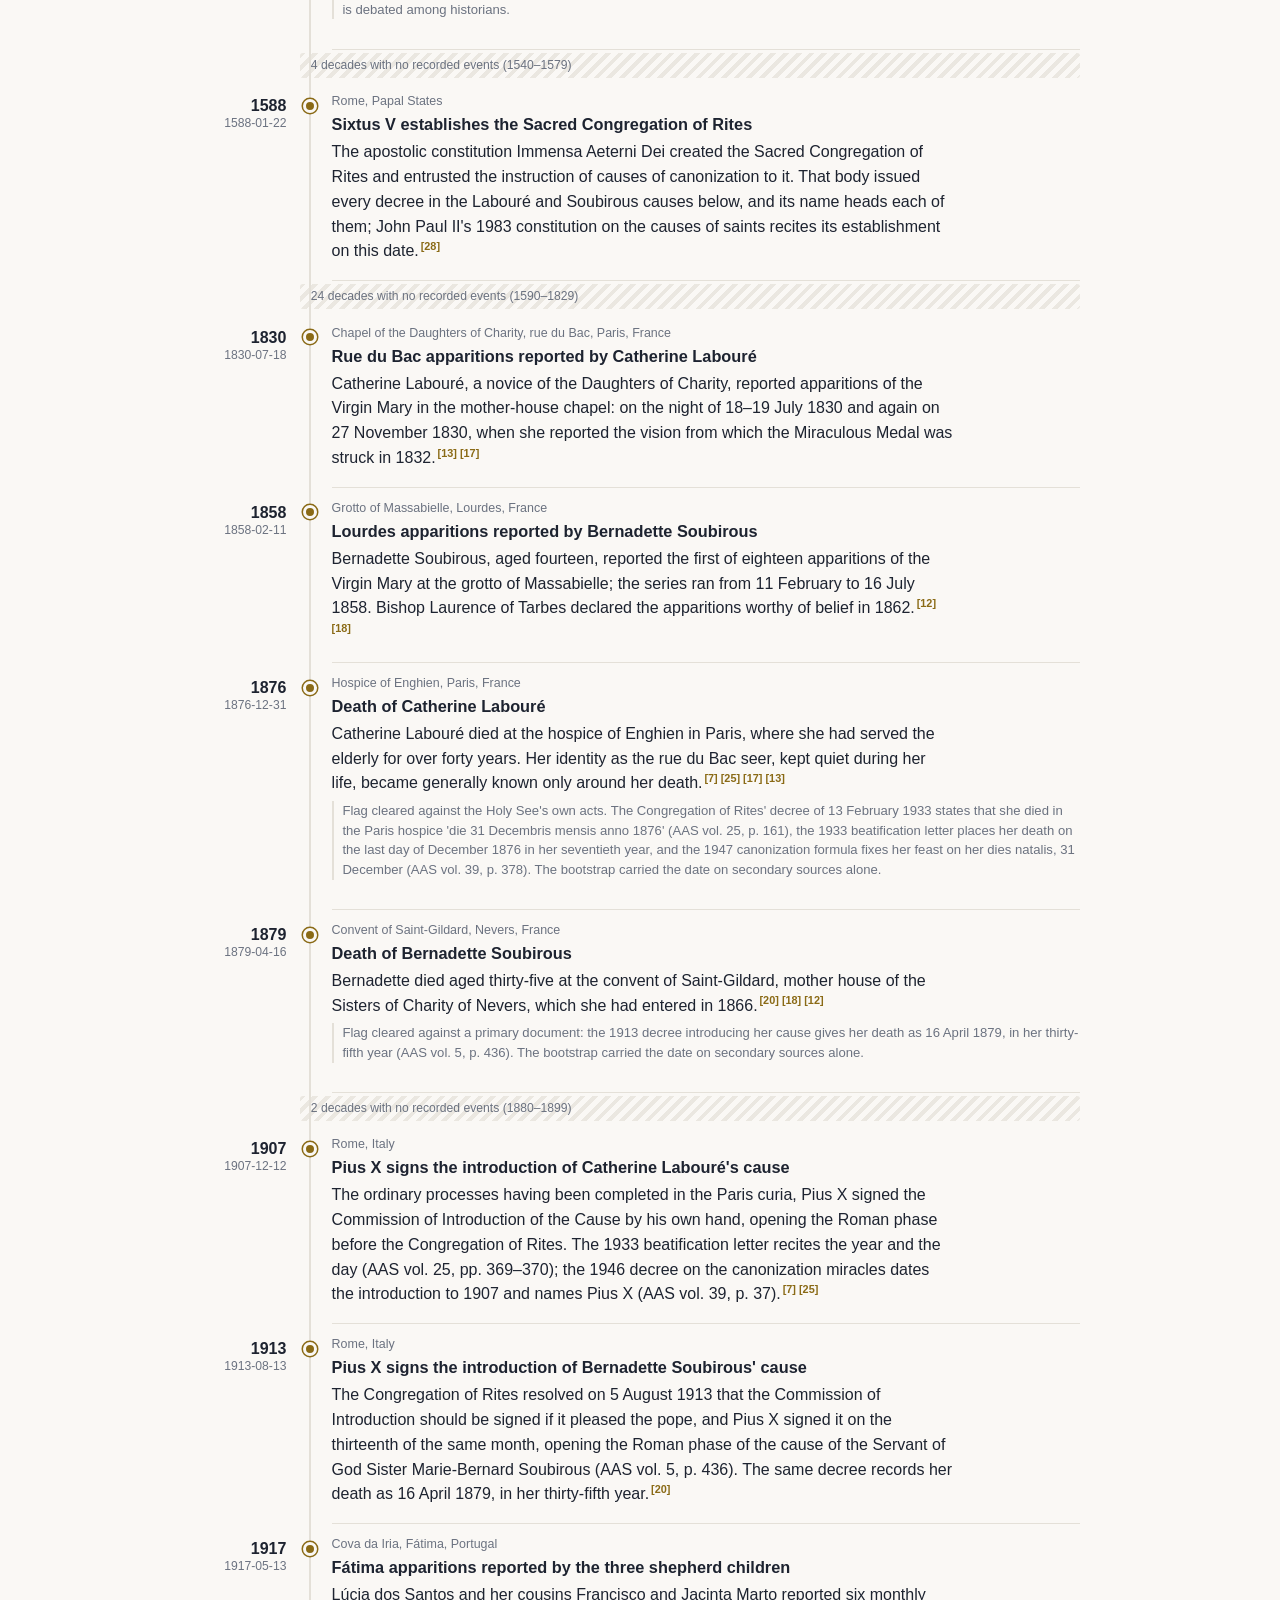
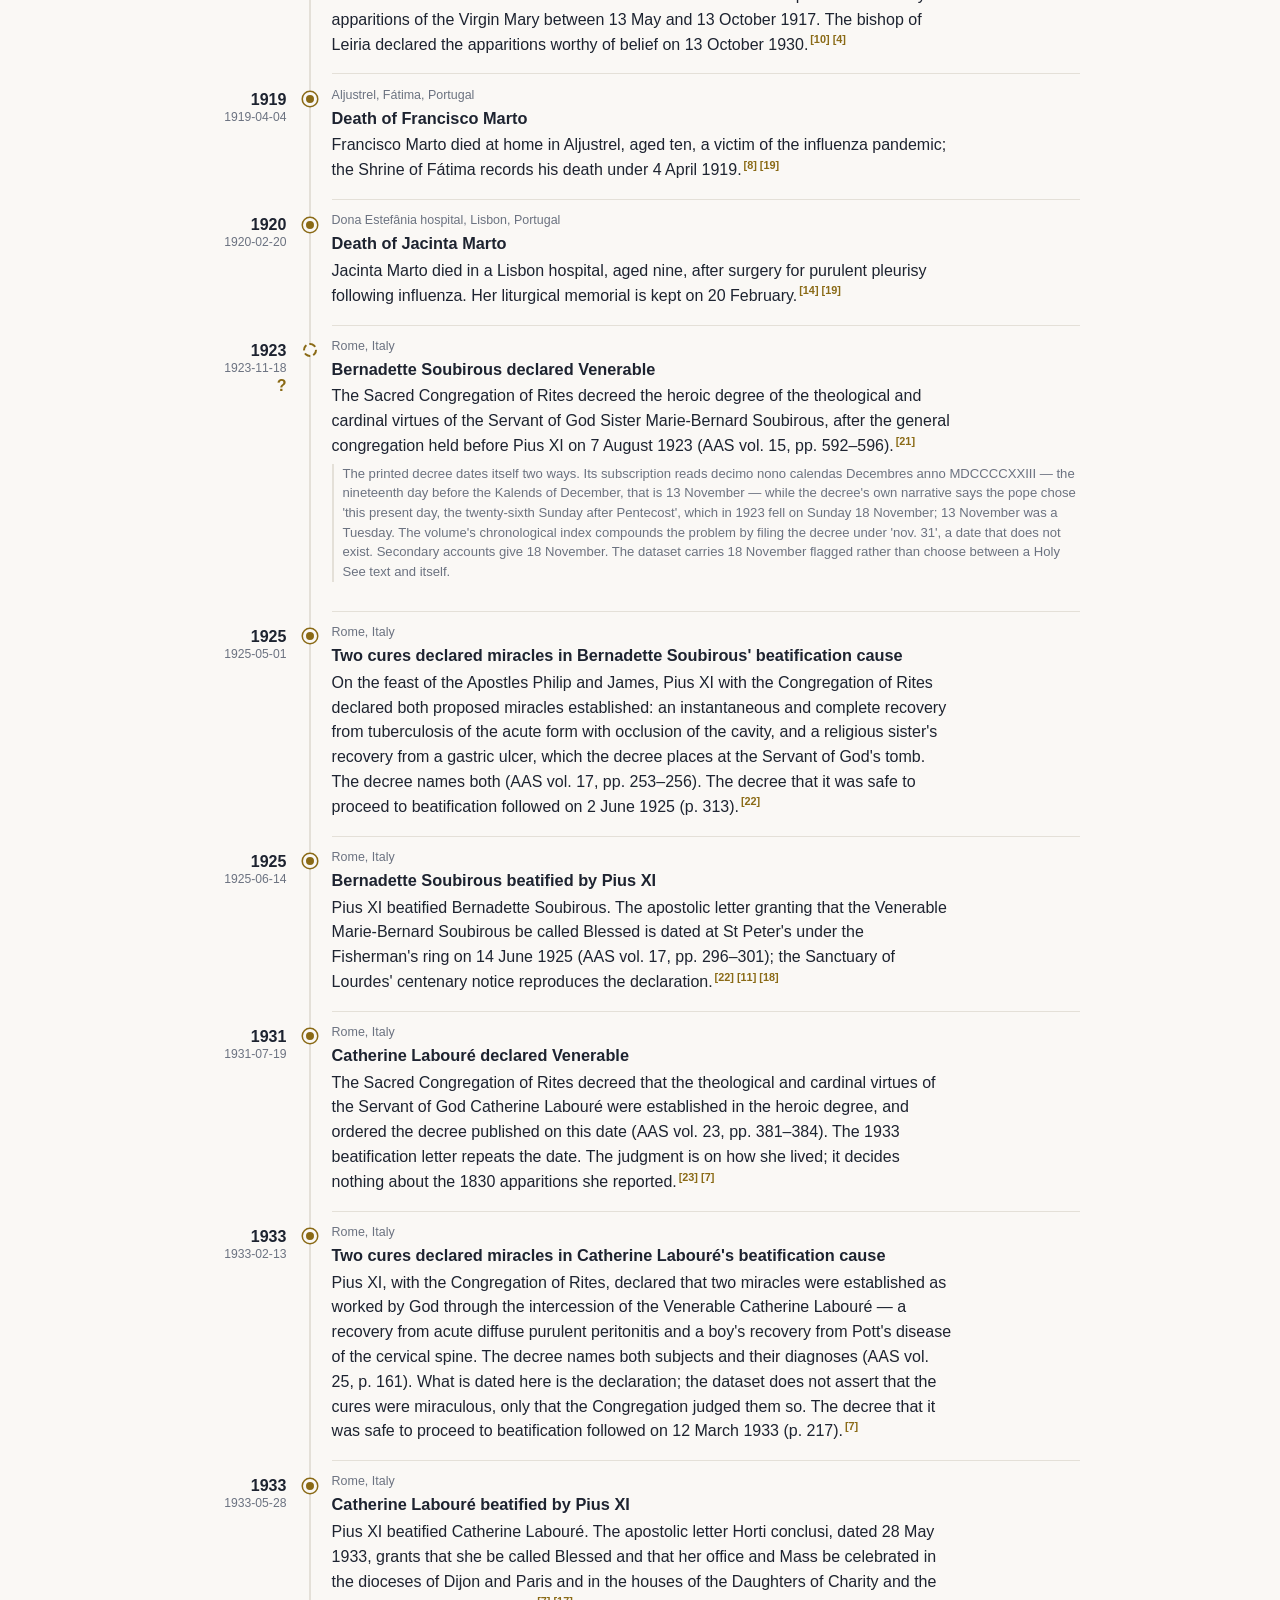
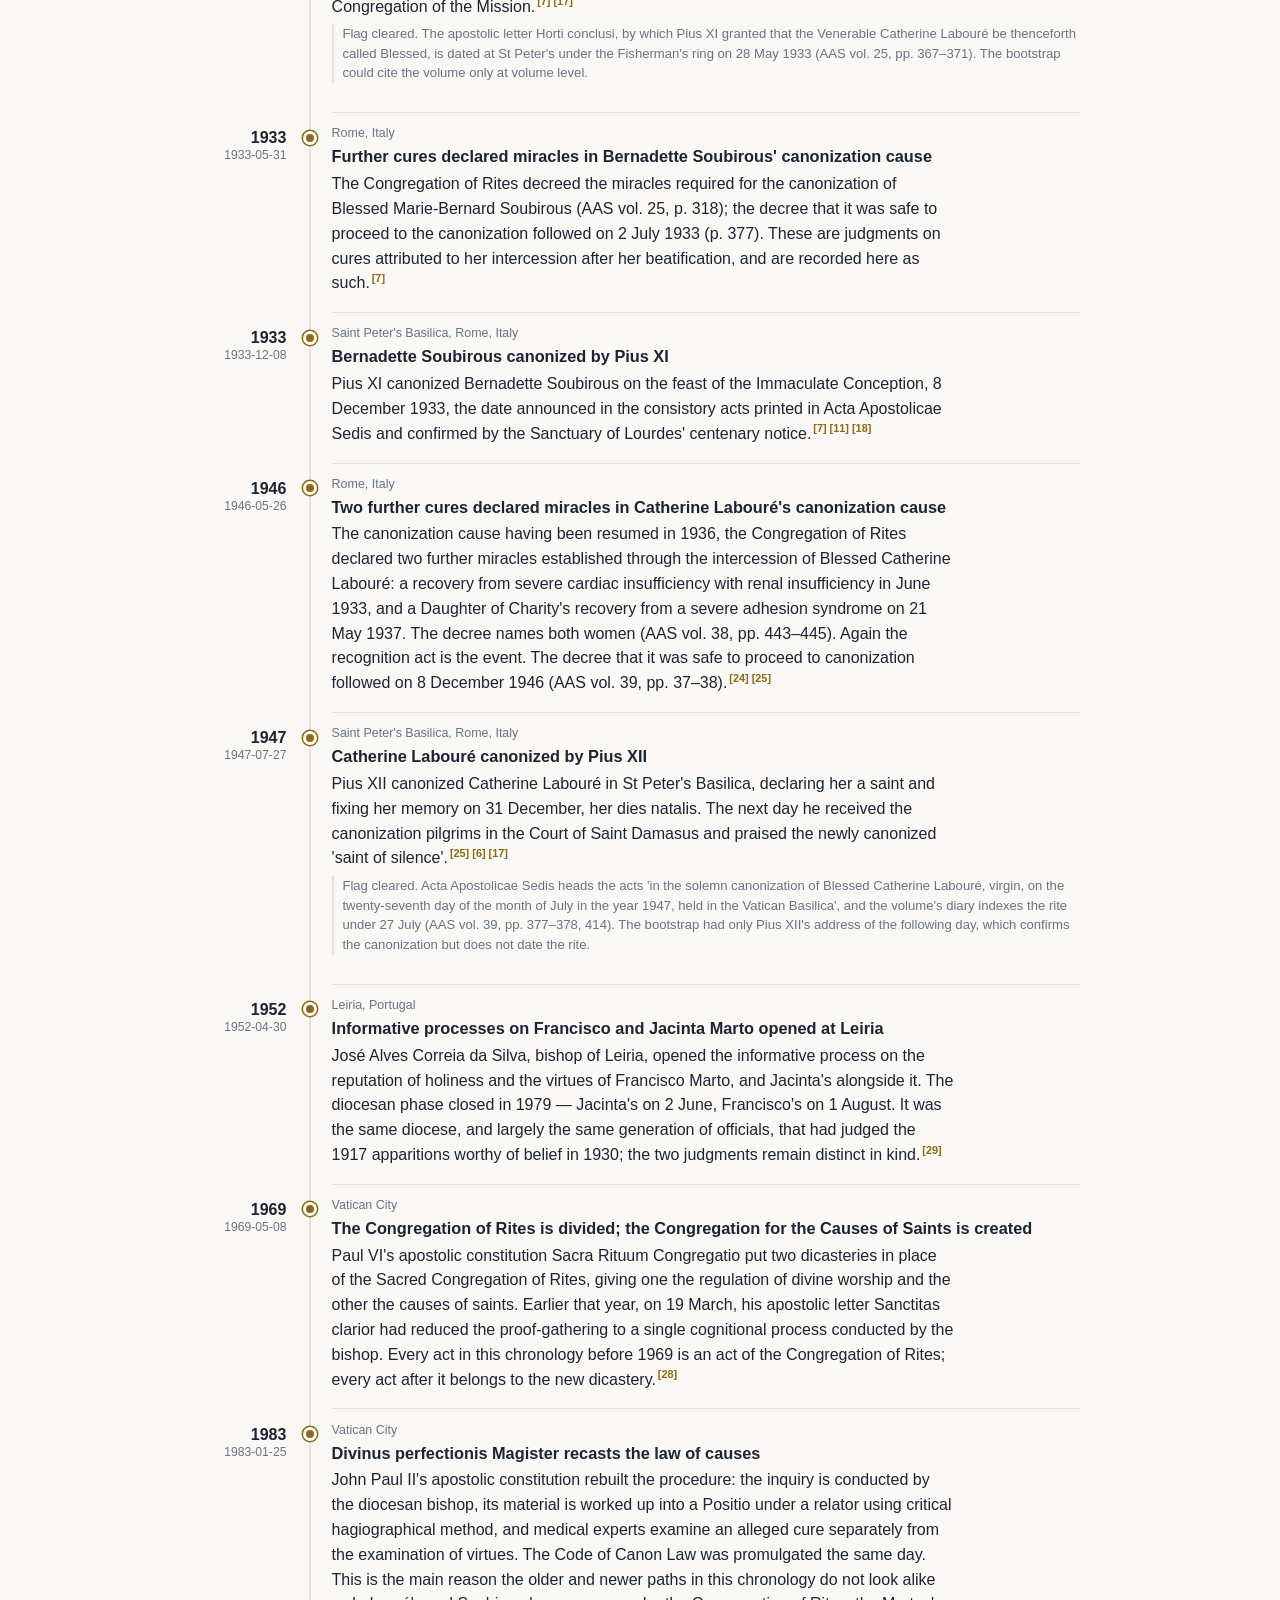
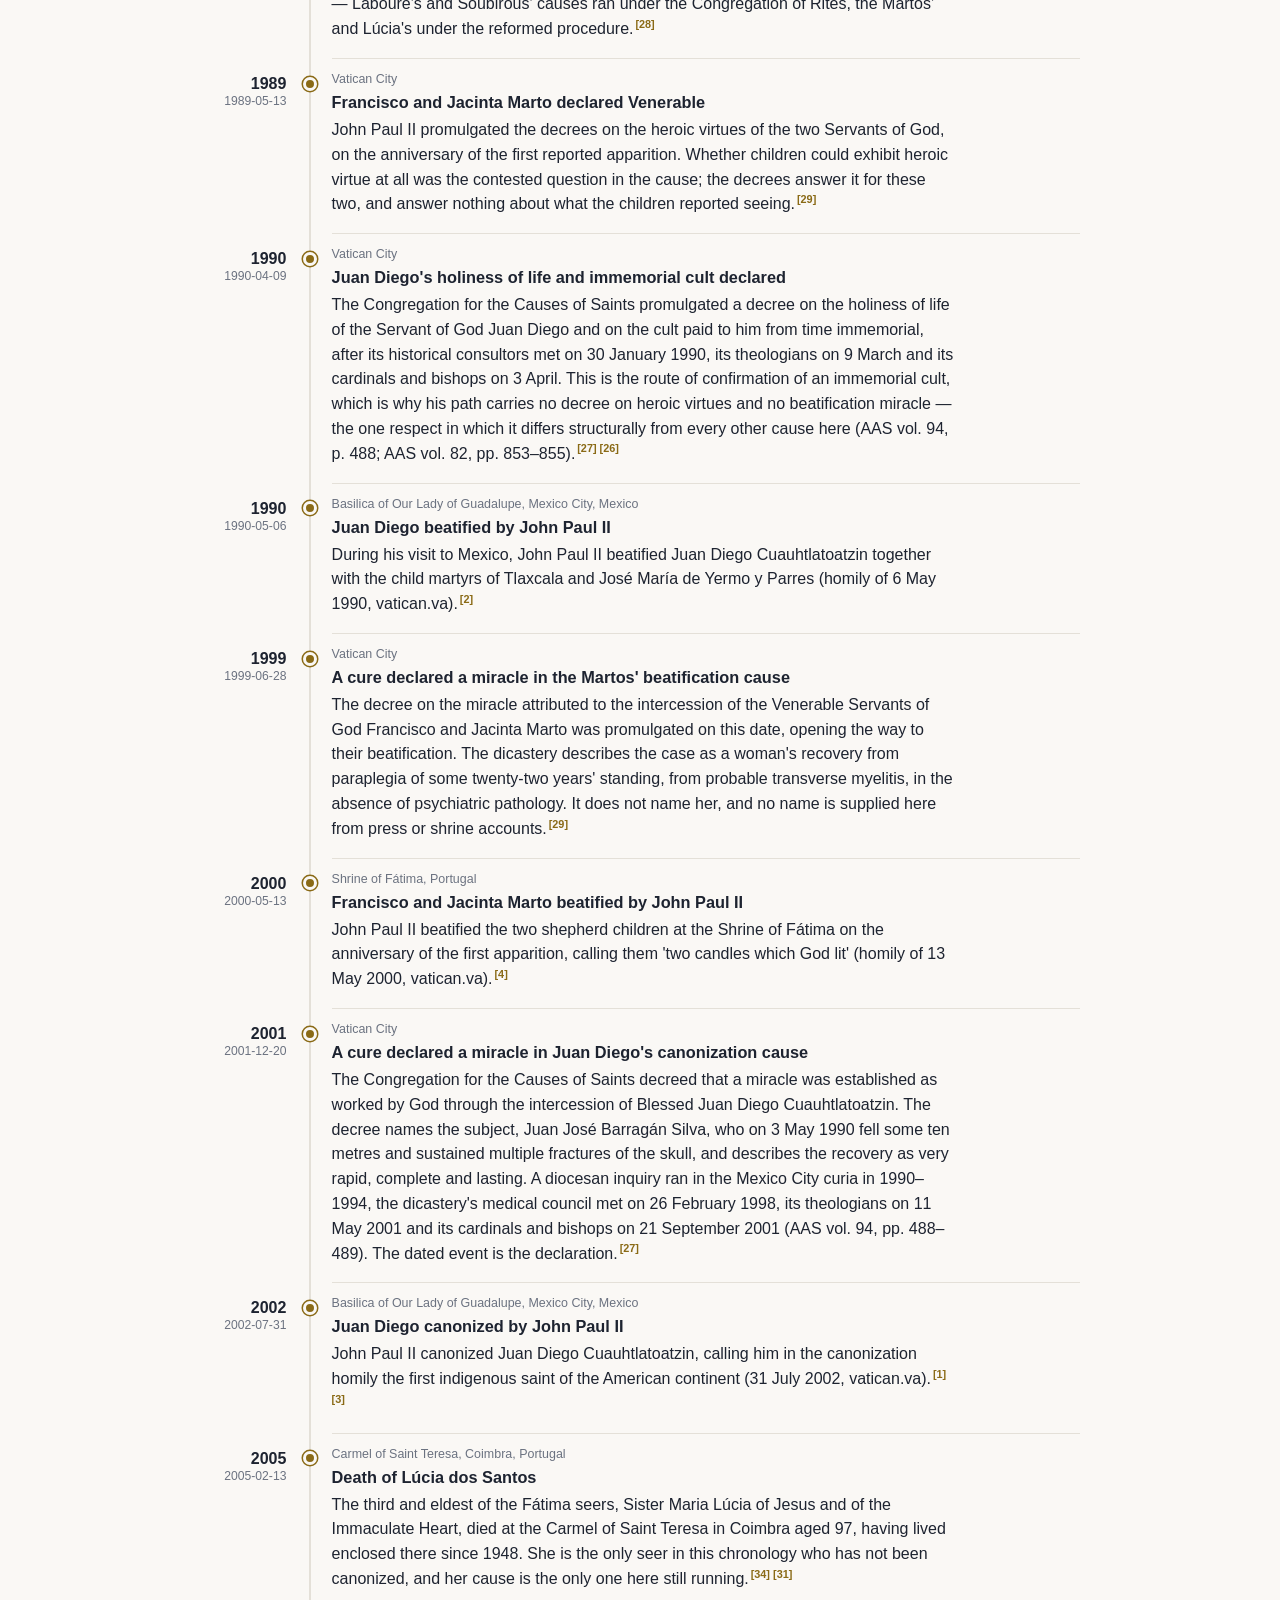
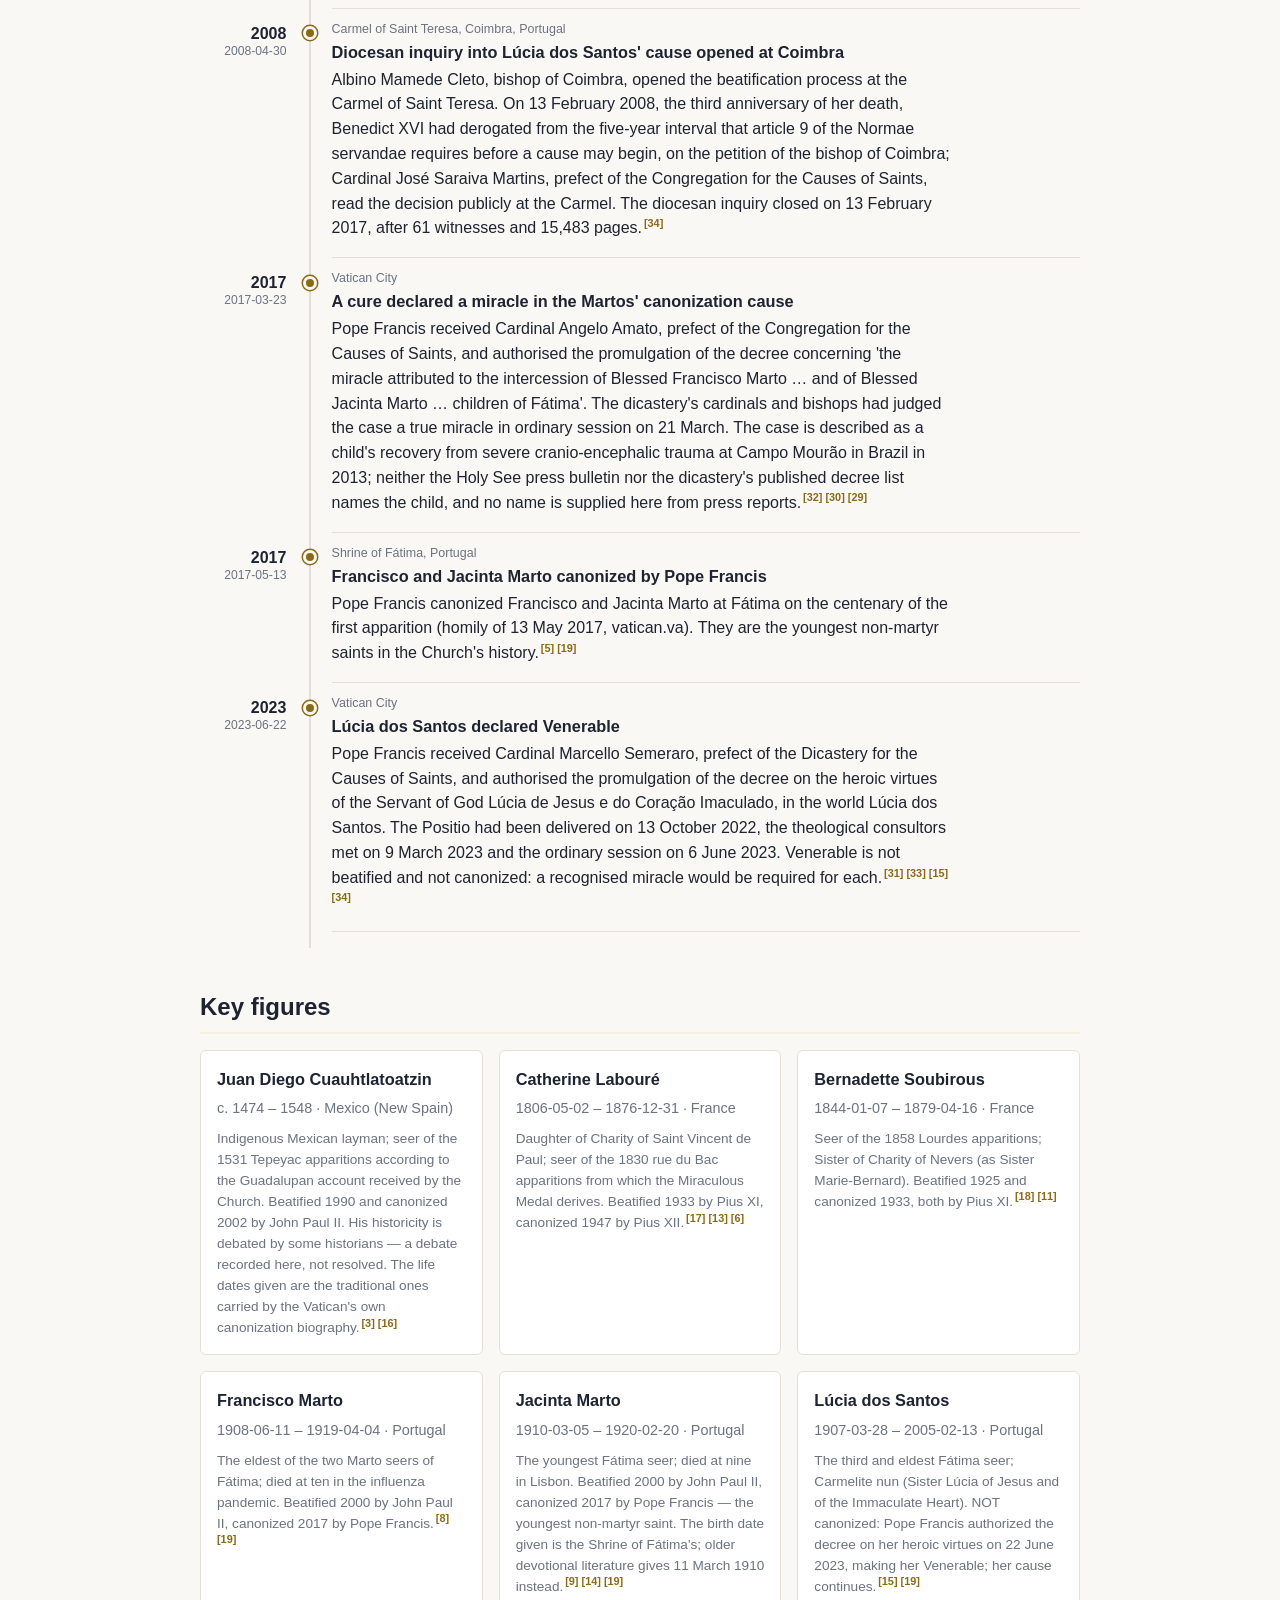
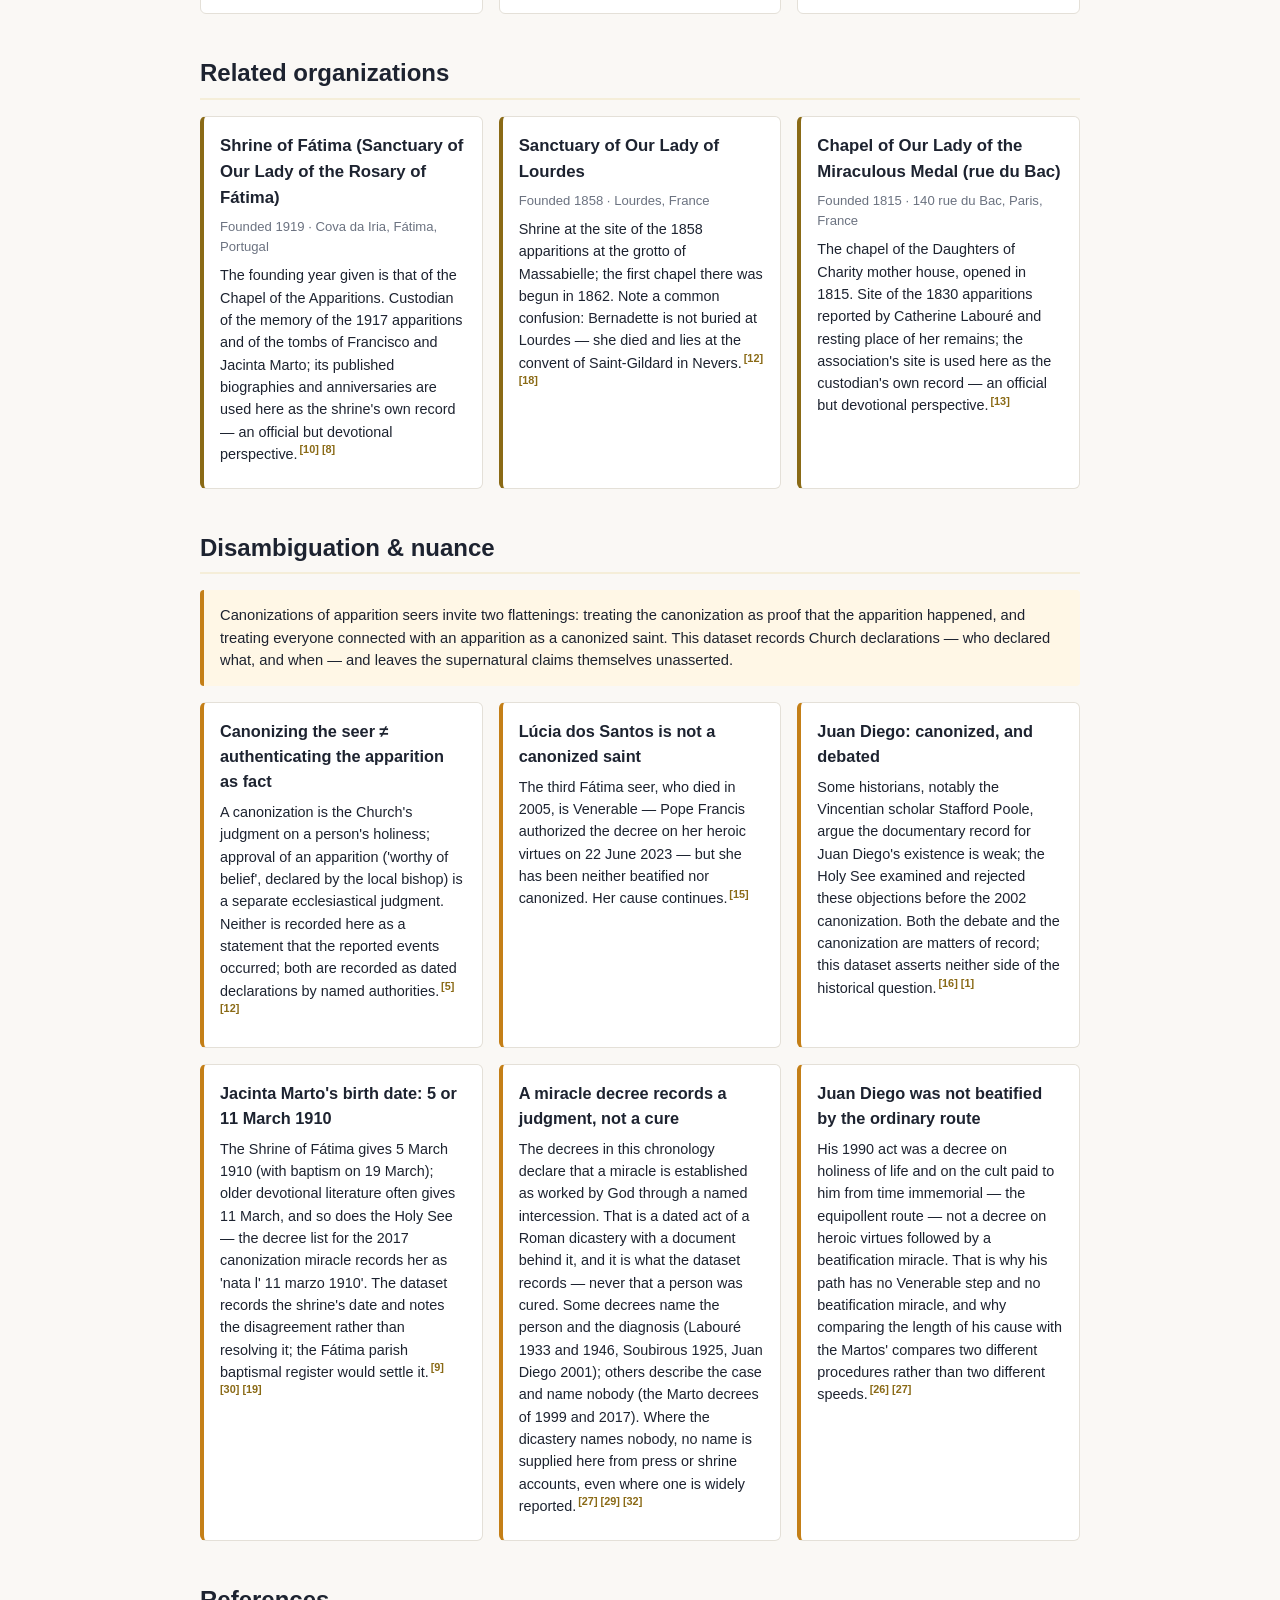
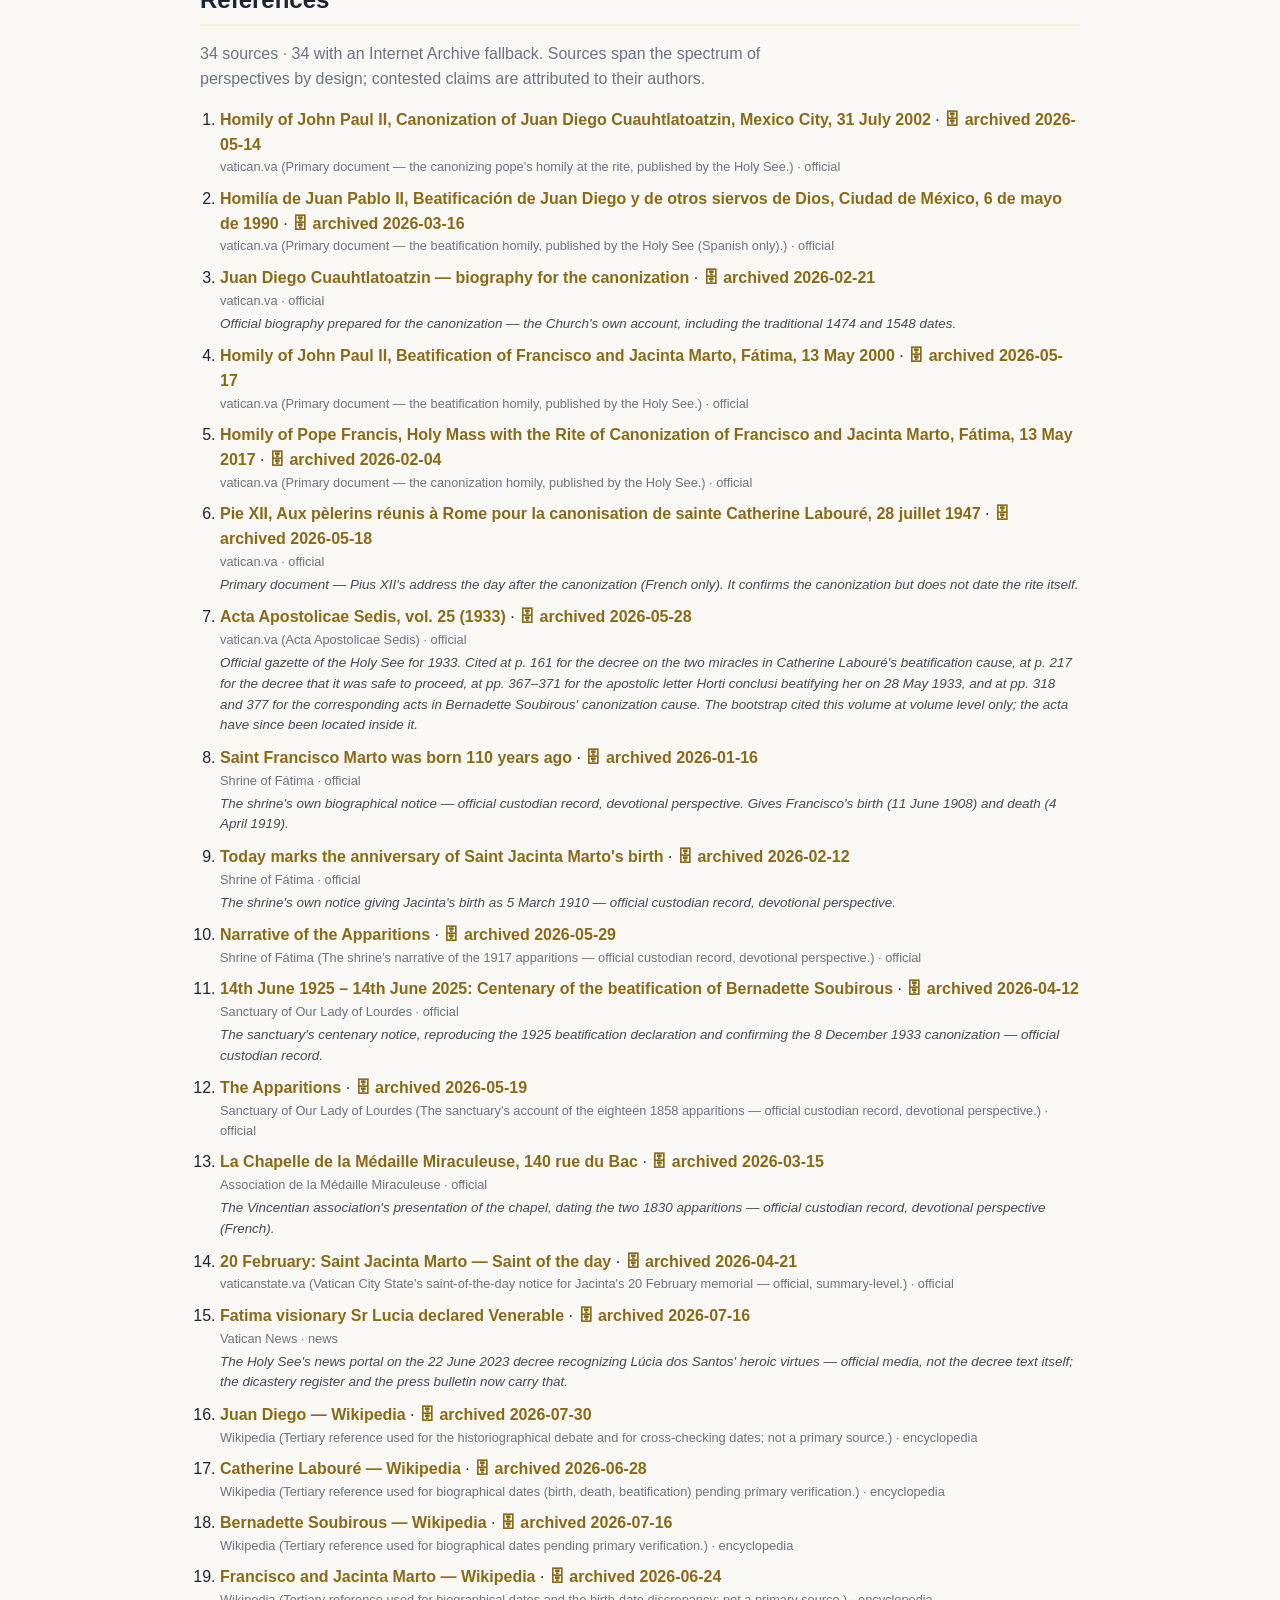
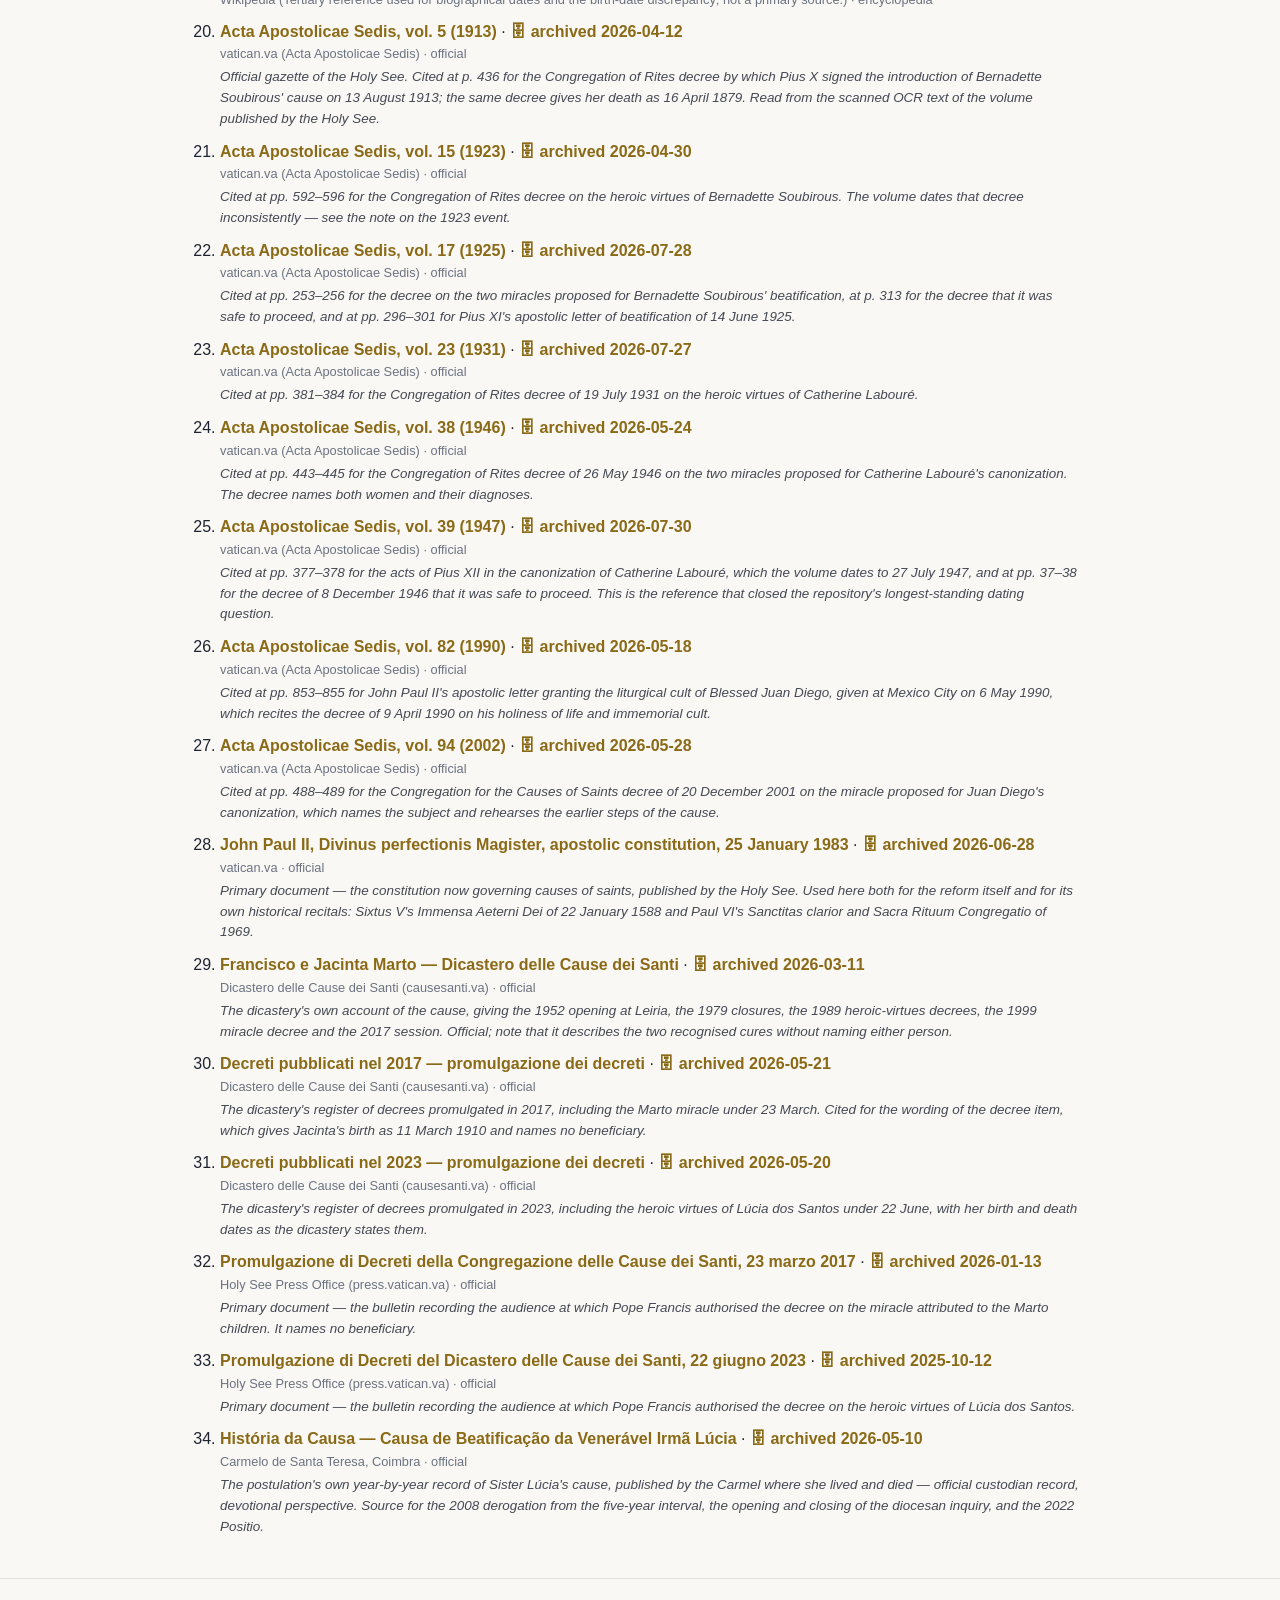
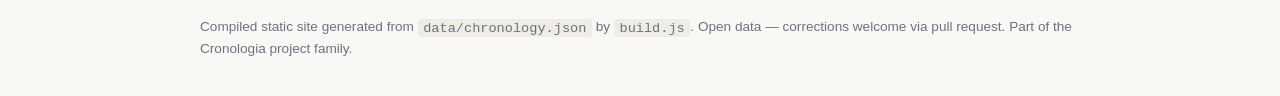
==== commit 42a87678: "Chronology as a time river (#13) Brings the site up to the core template (build.js, validate-data.js" ====
--- a/docs/en/index.html
+++ b/docs/en/index.html
@@ -14,6 +14,7 @@
     gtag('config', 'G-R9LV1QZHVE');
   </script>
   <link rel="stylesheet" href="../styles.css">
+  <script src="../river.js" defer></script>
   <link rel="canonical" href="https://cronologia.github.io/santos/en/">
   <link rel="alternate" hreflang="en" href="https://cronologia.github.io/santos/en/">
   <link rel="alternate" hreflang="es" href="https://cronologia.github.io/santos/es/">
@@ -79,252 +80,358 @@
       </dl>
     </section>
 
-    <section id="chronology">
+    <section id="chronology" class="river">
       <h2>Chronology</h2>
       <p class="section-intro">Key events in chronological order. A <span class="flag">?</span> flag marks
       dates not yet verified against a primary source.</p>
-      <div class="table-scroll">
-      <table class="meetings">
-        <thead>
-          <tr><th>Year</th><th>Date</th><th>Place</th><th>Event</th></tr>
-        </thead>
-        <tbody>
-        <tr class="decade-row" id="decade-1530"><th colspan="4">1530s</th></tr>
-        <tr>
-          <td class="year">1531</td>
-          <td>1531-12-09 <span class="flag" title="Date not yet verified against a primary source">?</span></td>
-          <td>Tepeyac Hill, Mexico City (New Spain)</td>
-          <td><strong>Guadalupe apparitions reported by Juan Diego</strong> <span class="muted">— According to the Guadalupan account received by the Church, the Virgin Mary appeared to the indigenous layman Juan Diego Cuauhtlatoatzin between 9 and 12 December 1531, and the image of Our Lady of Guadalupe was left on his tilma. The Vatican&#39;s canonization biography relates this account; its sixteenth-century documentation is debated among historians.</span><sup class="cite"><a href="#ref-3" title="Reference 3">[3]</a> <a href="#ref-16" title="Reference 16">[16]</a></sup><span class="date-note">Traditional dates as given in the Vatican canonization biography; contemporary sixteenth-century documentation of the account is debated among historians.</span></td>
-        </tr>
-        <tr class="decade-row" id="decade-1580"><th colspan="4">1580s</th></tr>
-        <tr>
-          <td class="year">1588</td>
-          <td>1588-01-22</td>
-          <td>Rome, Papal States</td>
-          <td><strong>Sixtus V establishes the Sacred Congregation of Rites</strong> <span class="muted">— The apostolic constitution Immensa Aeterni Dei created the Sacred Congregation of Rites and entrusted the instruction of causes of canonization to it. That body issued every decree in the Labouré and Soubirous causes below, and its name heads each of them; John Paul II&#39;s 1983 constitution on the causes of saints recites its establishment on this date.</span><sup class="cite"><a href="#ref-28" title="Reference 28">[28]</a></sup></td>
-        </tr>
-        <tr class="decade-row" id="decade-1830"><th colspan="4">1830s</th></tr>
-        <tr>
-          <td class="year">1830</td>
-          <td>1830-07-18</td>
-          <td>Chapel of the Daughters of Charity, rue du Bac, Paris, France</td>
-          <td><strong>Rue du Bac apparitions reported by Catherine Labouré</strong> <span class="muted">— Catherine Labouré, a novice of the Daughters of Charity, reported apparitions of the Virgin Mary in the mother-house chapel: on the night of 18–19 July 1830 and again on 27 November 1830, when she reported the vision from which the Miraculous Medal was struck in 1832.</span><sup class="cite"><a href="#ref-13" title="Reference 13">[13]</a> <a href="#ref-17" title="Reference 17">[17]</a></sup></td>
-        </tr>
-        <tr class="decade-row" id="decade-1850"><th colspan="4">1850s</th></tr>
-        <tr>
-          <td class="year">1858</td>
-          <td>1858-02-11</td>
-          <td>Grotto of Massabielle, Lourdes, France</td>
-          <td><strong>Lourdes apparitions reported by Bernadette Soubirous</strong> <span class="muted">— Bernadette Soubirous, aged fourteen, reported the first of eighteen apparitions of the Virgin Mary at the grotto of Massabielle; the series ran from 11 February to 16 July 1858. Bishop Laurence of Tarbes declared the apparitions worthy of belief in 1862.</span><sup class="cite"><a href="#ref-12" title="Reference 12">[12]</a> <a href="#ref-18" title="Reference 18">[18]</a></sup></td>
-        </tr>
-        <tr class="decade-row" id="decade-1870"><th colspan="4">1870s</th></tr>
-        <tr>
-          <td class="year">1876</td>
-          <td>1876-12-31</td>
-          <td>Hospice of Enghien, Paris, France</td>
-          <td><strong>Death of Catherine Labouré</strong> <span class="muted">— Catherine Labouré died at the hospice of Enghien in Paris, where she had served the elderly for over forty years. Her identity as the rue du Bac seer, kept quiet during her life, became generally known only around her death.</span><sup class="cite"><a href="#ref-7" title="Reference 7">[7]</a> <a href="#ref-25" title="Reference 25">[25]</a> <a href="#ref-17" title="Reference 17">[17]</a> <a href="#ref-13" title="Reference 13">[13]</a></sup><span class="date-note">Flag cleared against the Holy See&#39;s own acts. The Congregation of Rites&#39; decree of 13 February 1933 states that she died in the Paris hospice &#39;die 31 Decembris mensis anno 1876&#39; (AAS vol. 25, p. 161), the 1933 beatification letter places her death on the last day of December 1876 in her seventieth year, and the 1947 canonization formula fixes her feast on her dies natalis, 31 December (AAS vol. 39, p. 378). The bootstrap carried the date on secondary sources alone.</span></td>
-        </tr>
-        <tr>
-          <td class="year">1879</td>
-          <td>1879-04-16</td>
-          <td>Convent of Saint-Gildard, Nevers, France</td>
-          <td><strong>Death of Bernadette Soubirous</strong> <span class="muted">— Bernadette died aged thirty-five at the convent of Saint-Gildard, mother house of the Sisters of Charity of Nevers, which she had entered in 1866.</span><sup class="cite"><a href="#ref-20" title="Reference 20">[20]</a> <a href="#ref-18" title="Reference 18">[18]</a> <a href="#ref-12" title="Reference 12">[12]</a></sup><span class="date-note">Flag cleared against a primary document: the 1913 decree introducing her cause gives her death as 16 April 1879, in her thirty-fifth year (AAS vol. 5, p. 436). The bootstrap carried the date on secondary sources alone.</span></td>
-        </tr>
-        <tr class="decade-row" id="decade-1900"><th colspan="4">1900s</th></tr>
-        <tr>
-          <td class="year">1907</td>
-          <td>1907-12-12</td>
-          <td>Rome, Italy</td>
-          <td><strong>Pius X signs the introduction of Catherine Labouré&#39;s cause</strong> <span class="muted">— The ordinary processes having been completed in the Paris curia, Pius X signed the Commission of Introduction of the Cause by his own hand, opening the Roman phase before the Congregation of Rites. The 1933 beatification letter recites the year and the day (AAS vol. 25, pp. 369–370); the 1946 decree on the canonization miracles dates the introduction to 1907 and names Pius X (AAS vol. 39, p. 37).</span><sup class="cite"><a href="#ref-7" title="Reference 7">[7]</a> <a href="#ref-25" title="Reference 25">[25]</a></sup></td>
-        </tr>
-        <tr class="decade-row" id="decade-1910"><th colspan="4">1910s</th></tr>
-        <tr>
-          <td class="year">1913</td>
-          <td>1913-08-13</td>
-          <td>Rome, Italy</td>
-          <td><strong>Pius X signs the introduction of Bernadette Soubirous&#39; cause</strong> <span class="muted">— The Congregation of Rites resolved on 5 August 1913 that the Commission of Introduction should be signed if it pleased the pope, and Pius X signed it on the thirteenth of the same month, opening the Roman phase of the cause of the Servant of God Sister Marie-Bernard Soubirous (AAS vol. 5, p. 436). The same decree records her death as 16 April 1879, in her thirty-fifth year.</span><sup class="cite"><a href="#ref-20" title="Reference 20">[20]</a></sup></td>
-        </tr>
-        <tr>
-          <td class="year">1917</td>
-          <td>1917-05-13</td>
-          <td>Cova da Iria, Fátima, Portugal</td>
-          <td><strong>Fátima apparitions reported by the three shepherd children</strong> <span class="muted">— Lúcia dos Santos and her cousins Francisco and Jacinta Marto reported six monthly apparitions of the Virgin Mary between 13 May and 13 October 1917. The bishop of Leiria declared the apparitions worthy of belief on 13 October 1930.</span><sup class="cite"><a href="#ref-10" title="Reference 10">[10]</a> <a href="#ref-4" title="Reference 4">[4]</a></sup></td>
-        </tr>
-        <tr>
-          <td class="year">1919</td>
-          <td>1919-04-04</td>
-          <td>Aljustrel, Fátima, Portugal</td>
-          <td><strong>Death of Francisco Marto</strong> <span class="muted">— Francisco Marto died at home in Aljustrel, aged ten, a victim of the influenza pandemic; the Shrine of Fátima records his death under 4 April 1919.</span><sup class="cite"><a href="#ref-8" title="Reference 8">[8]</a> <a href="#ref-19" title="Reference 19">[19]</a></sup></td>
-        </tr>
-        <tr class="decade-row" id="decade-1920"><th colspan="4">1920s</th></tr>
-        <tr>
-          <td class="year">1920</td>
-          <td>1920-02-20</td>
-          <td>Dona Estefânia hospital, Lisbon, Portugal</td>
-          <td><strong>Death of Jacinta Marto</strong> <span class="muted">— Jacinta Marto died in a Lisbon hospital, aged nine, after surgery for purulent pleurisy following influenza. Her liturgical memorial is kept on 20 February.</span><sup class="cite"><a href="#ref-14" title="Reference 14">[14]</a> <a href="#ref-19" title="Reference 19">[19]</a></sup></td>
-        </tr>
-        <tr>
-          <td class="year">1923</td>
-          <td>1923-11-18 <span class="flag" title="Date not yet verified against a primary source">?</span></td>
-          <td>Rome, Italy</td>
-          <td><strong>Bernadette Soubirous declared Venerable</strong> <span class="muted">— The Sacred Congregation of Rites decreed the heroic degree of the theological and cardinal virtues of the Servant of God Sister Marie-Bernard Soubirous, after the general congregation held before Pius XI on 7 August 1923 (AAS vol. 15, pp. 592–596).</span><sup class="cite"><a href="#ref-21" title="Reference 21">[21]</a></sup><span class="date-note">The printed decree dates itself two ways. Its subscription reads decimo nono calendas Decembres anno MDCCCCXXIII — the nineteenth day before the Kalends of December, that is 13 November — while the decree&#39;s own narrative says the pope chose &#39;this present day, the twenty-sixth Sunday after Pentecost&#39;, which in 1923 fell on Sunday 18 November; 13 November was a Tuesday. The volume&#39;s chronological index compounds the problem by filing the decree under &#39;nov. 31&#39;, a date that does not exist. Secondary accounts give 18 November. The dataset carries 18 November flagged rather than choose between a Holy See text and itself.</span></td>
-        </tr>
-        <tr>
-          <td class="year">1925</td>
-          <td>1925-05-01</td>
-          <td>Rome, Italy</td>
-          <td><strong>Two cures declared miracles in Bernadette Soubirous&#39; beatification cause</strong> <span class="muted">— On the feast of the Apostles Philip and James, Pius XI with the Congregation of Rites declared both proposed miracles established: an instantaneous and complete recovery from tuberculosis of the acute form with occlusion of the cavity, and a religious sister&#39;s recovery from a gastric ulcer, which the decree places at the Servant of God&#39;s tomb. The decree names both (AAS vol. 17, pp. 253–256). The decree that it was safe to proceed to beatification followed on 2 June 1925 (p. 313).</span><sup class="cite"><a href="#ref-22" title="Reference 22">[22]</a></sup></td>
-        </tr>
-        <tr>
-          <td class="year">1925</td>
-          <td>1925-06-14</td>
-          <td>Rome, Italy</td>
-          <td><strong>Bernadette Soubirous beatified by Pius XI</strong> <span class="muted">— Pius XI beatified Bernadette Soubirous. The apostolic letter granting that the Venerable Marie-Bernard Soubirous be called Blessed is dated at St Peter&#39;s under the Fisherman&#39;s ring on 14 June 1925 (AAS vol. 17, pp. 296–301); the Sanctuary of Lourdes&#39; centenary notice reproduces the declaration.</span><sup class="cite"><a href="#ref-22" title="Reference 22">[22]</a> <a href="#ref-11" title="Reference 11">[11]</a> <a href="#ref-18" title="Reference 18">[18]</a></sup></td>
-        </tr>
-        <tr class="decade-row" id="decade-1930"><th colspan="4">1930s</th></tr>
-        <tr>
-          <td class="year">1931</td>
-          <td>1931-07-19</td>
-          <td>Rome, Italy</td>
-          <td><strong>Catherine Labouré declared Venerable</strong> <span class="muted">— The Sacred Congregation of Rites decreed that the theological and cardinal virtues of the Servant of God Catherine Labouré were established in the heroic degree, and ordered the decree published on this date (AAS vol. 23, pp. 381–384). The 1933 beatification letter repeats the date. The judgment is on how she lived; it decides nothing about the 1830 apparitions she reported.</span><sup class="cite"><a href="#ref-23" title="Reference 23">[23]</a> <a href="#ref-7" title="Reference 7">[7]</a></sup></td>
-        </tr>
-        <tr>
-          <td class="year">1933</td>
-          <td>1933-02-13</td>
-          <td>Rome, Italy</td>
-          <td><strong>Two cures declared miracles in Catherine Labouré&#39;s beatification cause</strong> <span class="muted">— Pius XI, with the Congregation of Rites, declared that two miracles were established as worked by God through the intercession of the Venerable Catherine Labouré — a recovery from acute diffuse purulent peritonitis and a boy&#39;s recovery from Pott&#39;s disease of the cervical spine. The decree names both subjects and their diagnoses (AAS vol. 25, p. 161). What is dated here is the declaration; the dataset does not assert that the cures were miraculous, only that the Congregation judged them so. The decree that it was safe to proceed to beatification followed on 12 March 1933 (p. 217).</span><sup class="cite"><a href="#ref-7" title="Reference 7">[7]</a></sup></td>
-        </tr>
-        <tr>
-          <td class="year">1933</td>
-          <td>1933-05-28</td>
-          <td>Rome, Italy</td>
-          <td><strong>Catherine Labouré beatified by Pius XI</strong> <span class="muted">— Pius XI beatified Catherine Labouré. The apostolic letter Horti conclusi, dated 28 May 1933, grants that she be called Blessed and that her office and Mass be celebrated in the dioceses of Dijon and Paris and in the houses of the Daughters of Charity and the Congregation of the Mission.</span><sup class="cite"><a href="#ref-7" title="Reference 7">[7]</a> <a href="#ref-17" title="Reference 17">[17]</a></sup><span class="date-note">Flag cleared. The apostolic letter Horti conclusi, by which Pius XI granted that the Venerable Catherine Labouré be thenceforth called Blessed, is dated at St Peter&#39;s under the Fisherman&#39;s ring on 28 May 1933 (AAS vol. 25, pp. 367–371). The bootstrap could cite the volume only at volume level.</span></td>
-        </tr>
-        <tr>
-          <td class="year">1933</td>
-          <td>1933-05-31</td>
-          <td>Rome, Italy</td>
-          <td><strong>Further cures declared miracles in Bernadette Soubirous&#39; canonization cause</strong> <span class="muted">— The Congregation of Rites decreed the miracles required for the canonization of Blessed Marie-Bernard Soubirous (AAS vol. 25, p. 318); the decree that it was safe to proceed to the canonization followed on 2 July 1933 (p. 377). These are judgments on cures attributed to her intercession after her beatification, and are recorded here as such.</span><sup class="cite"><a href="#ref-7" title="Reference 7">[7]</a></sup></td>
-        </tr>
-        <tr>
-          <td class="year">1933</td>
-          <td>1933-12-08</td>
-          <td>Saint Peter&#39;s Basilica, Rome, Italy</td>
-          <td><strong>Bernadette Soubirous canonized by Pius XI</strong> <span class="muted">— Pius XI canonized Bernadette Soubirous on the feast of the Immaculate Conception, 8 December 1933, the date announced in the consistory acts printed in Acta Apostolicae Sedis and confirmed by the Sanctuary of Lourdes&#39; centenary notice.</span><sup class="cite"><a href="#ref-7" title="Reference 7">[7]</a> <a href="#ref-11" title="Reference 11">[11]</a> <a href="#ref-18" title="Reference 18">[18]</a></sup></td>
-        </tr>
-        <tr class="decade-row" id="decade-1940"><th colspan="4">1940s</th></tr>
-        <tr>
-          <td class="year">1946</td>
-          <td>1946-05-26</td>
-          <td>Rome, Italy</td>
-          <td><strong>Two further cures declared miracles in Catherine Labouré&#39;s canonization cause</strong> <span class="muted">— The canonization cause having been resumed in 1936, the Congregation of Rites declared two further miracles established through the intercession of Blessed Catherine Labouré: a recovery from severe cardiac insufficiency with renal insufficiency in June 1933, and a Daughter of Charity&#39;s recovery from a severe adhesion syndrome on 21 May 1937. The decree names both women (AAS vol. 38, pp. 443–445). Again the recognition act is the event. The decree that it was safe to proceed to canonization followed on 8 December 1946 (AAS vol. 39, pp. 37–38).</span><sup class="cite"><a href="#ref-24" title="Reference 24">[24]</a> <a href="#ref-25" title="Reference 25">[25]</a></sup></td>
-        </tr>
-        <tr>
-          <td class="year">1947</td>
-          <td>1947-07-27</td>
-          <td>Saint Peter&#39;s Basilica, Rome, Italy</td>
-          <td><strong>Catherine Labouré canonized by Pius XII</strong> <span class="muted">— Pius XII canonized Catherine Labouré in St Peter&#39;s Basilica, declaring her a saint and fixing her memory on 31 December, her dies natalis. The next day he received the canonization pilgrims in the Court of Saint Damasus and praised the newly canonized &#39;saint of silence&#39;.</span><sup class="cite"><a href="#ref-25" title="Reference 25">[25]</a> <a href="#ref-6" title="Reference 6">[6]</a> <a href="#ref-17" title="Reference 17">[17]</a></sup><span class="date-note">Flag cleared. Acta Apostolicae Sedis heads the acts &#39;in the solemn canonization of Blessed Catherine Labouré, virgin, on the twenty-seventh day of the month of July in the year 1947, held in the Vatican Basilica&#39;, and the volume&#39;s diary indexes the rite under 27 July (AAS vol. 39, pp. 377–378, 414). The bootstrap had only Pius XII&#39;s address of the following day, which confirms the canonization but does not date the rite.</span></td>
-        </tr>
-        <tr class="decade-row" id="decade-1950"><th colspan="4">1950s</th></tr>
-        <tr>
-          <td class="year">1952</td>
-          <td>1952-04-30</td>
-          <td>Leiria, Portugal</td>
-          <td><strong>Informative processes on Francisco and Jacinta Marto opened at Leiria</strong> <span class="muted">— José Alves Correia da Silva, bishop of Leiria, opened the informative process on the reputation of holiness and the virtues of Francisco Marto, and Jacinta&#39;s alongside it. The diocesan phase closed in 1979 — Jacinta&#39;s on 2 June, Francisco&#39;s on 1 August. It was the same diocese, and largely the same generation of officials, that had judged the 1917 apparitions worthy of belief in 1930; the two judgments remain distinct in kind.</span><sup class="cite"><a href="#ref-29" title="Reference 29">[29]</a></sup></td>
-        </tr>
-        <tr class="decade-row" id="decade-1960"><th colspan="4">1960s</th></tr>
-        <tr>
-          <td class="year">1969</td>
-          <td>1969-05-08</td>
-          <td>Vatican City</td>
-          <td><strong>The Congregation of Rites is divided; the Congregation for the Causes of Saints is created</strong> <span class="muted">— Paul VI&#39;s apostolic constitution Sacra Rituum Congregatio put two dicasteries in place of the Sacred Congregation of Rites, giving one the regulation of divine worship and the other the causes of saints. Earlier that year, on 19 March, his apostolic letter Sanctitas clarior had reduced the proof-gathering to a single cognitional process conducted by the bishop. Every act in this chronology before 1969 is an act of the Congregation of Rites; every act after it belongs to the new dicastery.</span><sup class="cite"><a href="#ref-28" title="Reference 28">[28]</a></sup></td>
-        </tr>
-        <tr class="decade-row" id="decade-1980"><th colspan="4">1980s</th></tr>
-        <tr>
-          <td class="year">1983</td>
-          <td>1983-01-25</td>
-          <td>Vatican City</td>
-          <td><strong>Divinus perfectionis Magister recasts the law of causes</strong> <span class="muted">— John Paul II&#39;s apostolic constitution rebuilt the procedure: the inquiry is conducted by the diocesan bishop, its material is worked up into a Positio under a relator using critical hagiographical method, and medical experts examine an alleged cure separately from the examination of virtues. The Code of Canon Law was promulgated the same day. This is the main reason the older and newer paths in this chronology do not look alike — Labouré&#39;s and Soubirous&#39; causes ran under the Congregation of Rites, the Martos&#39; and Lúcia&#39;s under the reformed procedure.</span><sup class="cite"><a href="#ref-28" title="Reference 28">[28]</a></sup></td>
-        </tr>
-        <tr>
-          <td class="year">1989</td>
-          <td>1989-05-13</td>
-          <td>Vatican City</td>
-          <td><strong>Francisco and Jacinta Marto declared Venerable</strong> <span class="muted">— John Paul II promulgated the decrees on the heroic virtues of the two Servants of God, on the anniversary of the first reported apparition. Whether children could exhibit heroic virtue at all was the contested question in the cause; the decrees answer it for these two, and answer nothing about what the children reported seeing.</span><sup class="cite"><a href="#ref-29" title="Reference 29">[29]</a></sup></td>
-        </tr>
-        <tr class="decade-row" id="decade-1990"><th colspan="4">1990s</th></tr>
-        <tr>
-          <td class="year">1990</td>
-          <td>1990-04-09</td>
-          <td>Vatican City</td>
-          <td><strong>Juan Diego&#39;s holiness of life and immemorial cult declared</strong> <span class="muted">— The Congregation for the Causes of Saints promulgated a decree on the holiness of life of the Servant of God Juan Diego and on the cult paid to him from time immemorial, after its historical consultors met on 30 January 1990, its theologians on 9 March and its cardinals and bishops on 3 April. This is the route of confirmation of an immemorial cult, which is why his path carries no decree on heroic virtues and no beatification miracle — the one respect in which it differs structurally from every other cause here (AAS vol. 94, p. 488; AAS vol. 82, pp. 853–855).</span><sup class="cite"><a href="#ref-27" title="Reference 27">[27]</a> <a href="#ref-26" title="Reference 26">[26]</a></sup></td>
-        </tr>
-        <tr>
-          <td class="year">1990</td>
-          <td>1990-05-06</td>
-          <td>Basilica of Our Lady of Guadalupe, Mexico City, Mexico</td>
-          <td><strong>Juan Diego beatified by John Paul II</strong> <span class="muted">— During his visit to Mexico, John Paul II beatified Juan Diego Cuauhtlatoatzin together with the child martyrs of Tlaxcala and José María de Yermo y Parres (homily of 6 May 1990, vatican.va).</span><sup class="cite"><a href="#ref-2" title="Reference 2">[2]</a></sup></td>
-        </tr>
-        <tr>
-          <td class="year">1999</td>
-          <td>1999-06-28</td>
-          <td>Vatican City</td>
-          <td><strong>A cure declared a miracle in the Martos&#39; beatification cause</strong> <span class="muted">— The decree on the miracle attributed to the intercession of the Venerable Servants of God Francisco and Jacinta Marto was promulgated on this date, opening the way to their beatification. The dicastery describes the case as a woman&#39;s recovery from paraplegia of some twenty-two years&#39; standing, from probable transverse myelitis, in the absence of psychiatric pathology. It does not name her, and no name is supplied here from press or shrine accounts.</span><sup class="cite"><a href="#ref-29" title="Reference 29">[29]</a></sup></td>
-        </tr>
-        <tr class="decade-row" id="decade-2000"><th colspan="4">2000s</th></tr>
-        <tr>
-          <td class="year">2000</td>
-          <td>2000-05-13</td>
-          <td>Shrine of Fátima, Portugal</td>
-          <td><strong>Francisco and Jacinta Marto beatified by John Paul II</strong> <span class="muted">— John Paul II beatified the two shepherd children at the Shrine of Fátima on the anniversary of the first apparition, calling them &#39;two candles which God lit&#39; (homily of 13 May 2000, vatican.va).</span><sup class="cite"><a href="#ref-4" title="Reference 4">[4]</a></sup></td>
-        </tr>
-        <tr>
-          <td class="year">2001</td>
-          <td>2001-12-20</td>
-          <td>Vatican City</td>
-          <td><strong>A cure declared a miracle in Juan Diego&#39;s canonization cause</strong> <span class="muted">— The Congregation for the Causes of Saints decreed that a miracle was established as worked by God through the intercession of Blessed Juan Diego Cuauhtlatoatzin. The decree names the subject, Juan José Barragán Silva, who on 3 May 1990 fell some ten metres and sustained multiple fractures of the skull, and describes the recovery as very rapid, complete and lasting. A diocesan inquiry ran in the Mexico City curia in 1990–1994, the dicastery&#39;s medical council met on 26 February 1998, its theologians on 11 May 2001 and its cardinals and bishops on 21 September 2001 (AAS vol. 94, pp. 488–489). The dated event is the declaration.</span><sup class="cite"><a href="#ref-27" title="Reference 27">[27]</a></sup></td>
-        </tr>
-        <tr>
-          <td class="year">2002</td>
-          <td>2002-07-31</td>
-          <td>Basilica of Our Lady of Guadalupe, Mexico City, Mexico</td>
-          <td><strong>Juan Diego canonized by John Paul II</strong> <span class="muted">— John Paul II canonized Juan Diego Cuauhtlatoatzin, calling him in the canonization homily the first indigenous saint of the American continent (31 July 2002, vatican.va).</span><sup class="cite"><a href="#ref-1" title="Reference 1">[1]</a> <a href="#ref-3" title="Reference 3">[3]</a></sup></td>
-        </tr>
-        <tr>
-          <td class="year">2005</td>
-          <td>2005-02-13</td>
-          <td>Carmel of Saint Teresa, Coimbra, Portugal</td>
-          <td><strong>Death of Lúcia dos Santos</strong> <span class="muted">— The third and eldest of the Fátima seers, Sister Maria Lúcia of Jesus and of the Immaculate Heart, died at the Carmel of Saint Teresa in Coimbra aged 97, having lived enclosed there since 1948. She is the only seer in this chronology who has not been canonized, and her cause is the only one here still running.</span><sup class="cite"><a href="#ref-34" title="Reference 34">[34]</a> <a href="#ref-31" title="Reference 31">[31]</a></sup></td>
-        </tr>
-        <tr>
-          <td class="year">2008</td>
-          <td>2008-04-30</td>
-          <td>Carmel of Saint Teresa, Coimbra, Portugal</td>
-          <td><strong>Diocesan inquiry into Lúcia dos Santos&#39; cause opened at Coimbra</strong> <span class="muted">— Albino Mamede Cleto, bishop of Coimbra, opened the beatification process at the Carmel of Saint Teresa. On 13 February 2008, the third anniversary of her death, Benedict XVI had derogated from the five-year interval that article 9 of the Normae servandae requires before a cause may begin, on the petition of the bishop of Coimbra; Cardinal José Saraiva Martins, prefect of the Congregation for the Causes of Saints, read the decision publicly at the Carmel. The diocesan inquiry closed on 13 February 2017, after 61 witnesses and 15,483 pages.</span><sup class="cite"><a href="#ref-34" title="Reference 34">[34]</a></sup></td>
-        </tr>
-        <tr class="decade-row" id="decade-2010"><th colspan="4">2010s</th></tr>
-        <tr>
-          <td class="year">2017</td>
-          <td>2017-03-23</td>
-          <td>Vatican City</td>
-          <td><strong>A cure declared a miracle in the Martos&#39; canonization cause</strong> <span class="muted">— Pope Francis received Cardinal Angelo Amato, prefect of the Congregation for the Causes of Saints, and authorised the promulgation of the decree concerning &#39;the miracle attributed to the intercession of Blessed Francisco Marto … and of Blessed Jacinta Marto … children of Fátima&#39;. The dicastery&#39;s cardinals and bishops had judged the case a true miracle in ordinary session on 21 March. The case is described as a child&#39;s recovery from severe cranio-encephalic trauma at Campo Mourão in Brazil in 2013; neither the Holy See press bulletin nor the dicastery&#39;s published decree list names the child, and no name is supplied here from press reports.</span><sup class="cite"><a href="#ref-32" title="Reference 32">[32]</a> <a href="#ref-30" title="Reference 30">[30]</a> <a href="#ref-29" title="Reference 29">[29]</a></sup></td>
-        </tr>
-        <tr>
-          <td class="year">2017</td>
-          <td>2017-05-13</td>
-          <td>Shrine of Fátima, Portugal</td>
-          <td><strong>Francisco and Jacinta Marto canonized by Pope Francis</strong> <span class="muted">— Pope Francis canonized Francisco and Jacinta Marto at Fátima on the centenary of the first apparition (homily of 13 May 2017, vatican.va). They are the youngest non-martyr saints in the Church&#39;s history.</span><sup class="cite"><a href="#ref-5" title="Reference 5">[5]</a> <a href="#ref-19" title="Reference 19">[19]</a></sup></td>
-        </tr>
-        <tr class="decade-row" id="decade-2020"><th colspan="4">2020s</th></tr>
-        <tr>
-          <td class="year">2023</td>
-          <td>2023-06-22</td>
-          <td>Vatican City</td>
-          <td><strong>Lúcia dos Santos declared Venerable</strong> <span class="muted">— Pope Francis received Cardinal Marcello Semeraro, prefect of the Dicastery for the Causes of Saints, and authorised the promulgation of the decree on the heroic virtues of the Servant of God Lúcia de Jesus e do Coração Imaculado, in the world Lúcia dos Santos. The Positio had been delivered on 13 October 2022, the theological consultors met on 9 March 2023 and the ordinary session on 6 June 2023. Venerable is not beatified and not canonized: a recognised miracle would be required for each.</span><sup class="cite"><a href="#ref-31" title="Reference 31">[31]</a> <a href="#ref-33" title="Reference 33">[33]</a> <a href="#ref-15" title="Reference 15">[15]</a> <a href="#ref-34" title="Reference 34">[34]</a></sup></td>
-        </tr>
-        </tbody>
-      </table>
-      </div>
+      <div class="rv-bar">
+        <div class="rv-controls" role="group" aria-label="Filter the chronology" hidden>
+          <label class="rv-chip rv-firm"><input type="checkbox" data-firm><span class="rv-sw"></span>Firm dates only</label>
+          <label class="rv-find">Find <input type="search" autocomplete="off"></label>
+          <p class="rv-status" aria-live="polite" data-all="all {n} events" data-some="{n} of {total} events shown" data-reading="Reading"></p>
+        </div>
+        <svg class="rv-ribbon" viewBox="-4 0 1008 29" preserveAspectRatio="xMinYMid meet" role="img" aria-label="Overview of all 36 events; long gaps in the record are drawn as breaks">
+          <rect class="rv-row" x="0" y="2" width="1000" height="9"/><rect class="rv-brk" x="53.6" y="2" width="4" height="9"><title>4 decades with no recorded events (1540–1579)</title></rect><rect class="rv-brk" x="117.2" y="2" width="4" height="9"><title>24 decades with no recorded events (1590–1829)</title></rect><rect class="rv-brk" x="371.2" y="2" width="4" height="9"><title>2 decades with no recorded events (1880–1899)</title></rect>
+          <line class="rv-tick rv-l0 rv-u" data-i="0" x1="7.1" x2="7.1" y1="3.5" y2="9.5"/><line class="rv-tick rv-l0" data-i="1" x1="104.1" x2="104.1" y1="3.5" y2="9.5"/><line class="rv-tick rv-l0" data-i="2" x1="129.6" x2="129.6" y1="3.5" y2="9.5"/><line class="rv-tick rv-l0" data-i="3" x1="262.9" x2="262.9" y1="3.5" y2="9.5"/><line class="rv-tick rv-l0" data-i="4" x1="348.5" x2="348.5" y1="3.5" y2="9.5"/><line class="rv-tick rv-l0" data-i="5" x1="362.8" x2="362.8" y1="3.5" y2="9.5"/><line class="rv-tick rv-l0" data-i="6" x1="416.9" x2="416.9" y1="3.5" y2="9.5"/><line class="rv-tick rv-l0" data-i="7" x1="445.5" x2="445.5" y1="3.5" y2="9.5"/><line class="rv-tick rv-l0" data-i="8" x1="464.5" x2="464.5" y1="3.5" y2="9.5"/><line class="rv-tick rv-l0" data-i="9" x1="474" x2="474" y1="3.5" y2="9.5"/><line class="rv-tick rv-l0" data-i="10" x1="478.8" x2="478.8" y1="3.5" y2="9.5"/><line class="rv-tick rv-l0 rv-u" data-i="11" x1="493.1" x2="493.1" y1="3.5" y2="9.5"/><line class="rv-tick rv-l0" data-i="12" x1="502.6" x2="502.6" y1="3.5" y2="9.5"/><line class="rv-tick rv-l0" data-i="13" x1="502.6" x2="502.6" y1="3.5" y2="9.5"/><line class="rv-tick rv-l0" data-i="14" x1="531.1" x2="531.1" y1="3.5" y2="9.5"/><line class="rv-tick rv-l0" data-i="15" x1="540.7" x2="540.7" y1="3.5" y2="9.5"/><line class="rv-tick rv-l0" data-i="16" x1="540.7" x2="540.7" y1="3.5" y2="9.5"/><line class="rv-tick rv-l0" data-i="17" x1="540.7" x2="540.7" y1="3.5" y2="9.5"/><line class="rv-tick rv-l0" data-i="18" x1="540.7" x2="540.7" y1="3.5" y2="9.5"/><line class="rv-tick rv-l0" data-i="19" x1="602.5" x2="602.5" y1="3.5" y2="9.5"/><line class="rv-tick rv-l0" data-i="20" x1="607.3" x2="607.3" y1="3.5" y2="9.5"/><line class="rv-tick rv-l0" data-i="21" x1="631.1" x2="631.1" y1="3.5" y2="9.5"/><line class="rv-tick rv-l0" data-i="22" x1="712" x2="712" y1="3.5" y2="9.5"/><line class="rv-tick rv-l0" data-i="23" x1="778.7" x2="778.7" y1="3.5" y2="9.5"/><line class="rv-tick rv-l0" data-i="24" x1="807.2" x2="807.2" y1="3.5" y2="9.5"/><line class="rv-tick rv-l0" data-i="25" x1="812" x2="812" y1="3.5" y2="9.5"/><line class="rv-tick rv-l0" data-i="26" x1="812" x2="812" y1="3.5" y2="9.5"/><line class="rv-tick rv-l0" data-i="27" x1="854.8" x2="854.8" y1="3.5" y2="9.5"/><line class="rv-tick rv-l0" data-i="28" x1="859.6" x2="859.6" y1="3.5" y2="9.5"/><line class="rv-tick rv-l0" data-i="29" x1="864.3" x2="864.3" y1="3.5" y2="9.5"/><line class="rv-tick rv-l0" data-i="30" x1="869.1" x2="869.1" y1="3.5" y2="9.5"/><line class="rv-tick rv-l0" data-i="31" x1="883.4" x2="883.4" y1="3.5" y2="9.5"/><line class="rv-tick rv-l0" data-i="32" x1="897.7" x2="897.7" y1="3.5" y2="9.5"/><line class="rv-tick rv-l0" data-i="33" x1="940.5" x2="940.5" y1="3.5" y2="9.5"/><line class="rv-tick rv-l0" data-i="34" x1="940.5" x2="940.5" y1="3.5" y2="9.5"/><line class="rv-tick rv-l0" data-i="35" x1="969.1" x2="969.1" y1="3.5" y2="9.5"/>
+          <text class="rv-axis" x="0" y="26" text-anchor="start">1531</text><text class="rv-axis" x="63.6" y="26" text-anchor="start">1588</text><text class="rv-axis" x="127.2" y="26" text-anchor="start">1830</text><text class="rv-axis" x="365.2" y="26" text-anchor="end">1879</text><text class="rv-axis" x="381.2" y="26" text-anchor="start">1907</text><text class="rv-axis" x="1000" y="26" text-anchor="end">2023</text><rect class="rv-win" x="0" y="0" width="0" height="13"/>
+        </svg>
+      </div>
+      <ol class="rv-list" style="--lanes:1">
+        <li class="rv-e rv-u" id="decade-1530" data-i="0" data-lanes="" data-decade="1530s">
+          <div class="rv-year">1531<small>1531-12-09</small> <span class="flag" title="Date not yet verified against a primary source">?</span></div>
+          <div class="rv-node" aria-hidden="true"><i class="rv-l0" style="--k:0"></i></div>
+          <div class="rv-card">
+            <p class="rv-kick"><span>Tepeyac Hill, Mexico City (New Spain)</span></p>
+            <h3>Guadalupe apparitions reported by Juan Diego</h3>
+            <p class="rv-text">According to the Guadalupan account received by the Church, the Virgin Mary appeared to the indigenous layman Juan Diego Cuauhtlatoatzin between 9 and 12 December 1531, and the image of Our Lady of Guadalupe was left on his tilma. The Vatican&#39;s canonization biography relates this account; its sixteenth-century documentation is debated among historians.<sup class="cite"><a href="#ref-3" title="Reference 3">[3]</a> <a href="#ref-16" title="Reference 16">[16]</a></sup></p>
+            <p class="date-note">Traditional dates as given in the Vatican canonization biography; contemporary sixteenth-century documentation of the account is debated among historians.</p>
+          </div>
+        </li>
+        <li class="rv-gap"><span>4 decades with no recorded events (1540–1579)</span></li>
+        <li class="rv-e" id="decade-1580" data-i="1" data-lanes="" data-decade="1580s">
+          <div class="rv-year">1588<small>1588-01-22</small></div>
+          <div class="rv-node" aria-hidden="true"><i class="rv-l0" style="--k:0"></i></div>
+          <div class="rv-card">
+            <p class="rv-kick"><span>Rome, Papal States</span></p>
+            <h3>Sixtus V establishes the Sacred Congregation of Rites</h3>
+            <p class="rv-text">The apostolic constitution Immensa Aeterni Dei created the Sacred Congregation of Rites and entrusted the instruction of causes of canonization to it. That body issued every decree in the Labouré and Soubirous causes below, and its name heads each of them; John Paul II&#39;s 1983 constitution on the causes of saints recites its establishment on this date.<sup class="cite"><a href="#ref-28" title="Reference 28">[28]</a></sup></p>
+          </div>
+        </li>
+        <li class="rv-gap"><span>24 decades with no recorded events (1590–1829)</span></li>
+        <li class="rv-e" id="decade-1830" data-i="2" data-lanes="" data-decade="1830s">
+          <div class="rv-year">1830<small>1830-07-18</small></div>
+          <div class="rv-node" aria-hidden="true"><i class="rv-l0" style="--k:0"></i></div>
+          <div class="rv-card">
+            <p class="rv-kick"><span>Chapel of the Daughters of Charity, rue du Bac, Paris, France</span></p>
+            <h3>Rue du Bac apparitions reported by Catherine Labouré</h3>
+            <p class="rv-text">Catherine Labouré, a novice of the Daughters of Charity, reported apparitions of the Virgin Mary in the mother-house chapel: on the night of 18–19 July 1830 and again on 27 November 1830, when she reported the vision from which the Miraculous Medal was struck in 1832.<sup class="cite"><a href="#ref-13" title="Reference 13">[13]</a> <a href="#ref-17" title="Reference 17">[17]</a></sup></p>
+          </div>
+        </li>
+        <li class="rv-e" id="decade-1850" data-i="3" data-lanes="" data-decade="1850s">
+          <div class="rv-year">1858<small>1858-02-11</small></div>
+          <div class="rv-node" aria-hidden="true"><i class="rv-l0" style="--k:0"></i></div>
+          <div class="rv-card">
+            <p class="rv-kick"><span>Grotto of Massabielle, Lourdes, France</span></p>
+            <h3>Lourdes apparitions reported by Bernadette Soubirous</h3>
+            <p class="rv-text">Bernadette Soubirous, aged fourteen, reported the first of eighteen apparitions of the Virgin Mary at the grotto of Massabielle; the series ran from 11 February to 16 July 1858. Bishop Laurence of Tarbes declared the apparitions worthy of belief in 1862.<sup class="cite"><a href="#ref-12" title="Reference 12">[12]</a> <a href="#ref-18" title="Reference 18">[18]</a></sup></p>
+          </div>
+        </li>
+        <li class="rv-e" id="decade-1870" data-i="4" data-lanes="" data-decade="1870s">
+          <div class="rv-year">1876<small>1876-12-31</small></div>
+          <div class="rv-node" aria-hidden="true"><i class="rv-l0" style="--k:0"></i></div>
+          <div class="rv-card">
+            <p class="rv-kick"><span>Hospice of Enghien, Paris, France</span></p>
+            <h3>Death of Catherine Labouré</h3>
+            <p class="rv-text">Catherine Labouré died at the hospice of Enghien in Paris, where she had served the elderly for over forty years. Her identity as the rue du Bac seer, kept quiet during her life, became generally known only around her death.<sup class="cite"><a href="#ref-7" title="Reference 7">[7]</a> <a href="#ref-25" title="Reference 25">[25]</a> <a href="#ref-17" title="Reference 17">[17]</a> <a href="#ref-13" title="Reference 13">[13]</a></sup></p>
+            <p class="date-note">Flag cleared against the Holy See&#39;s own acts. The Congregation of Rites&#39; decree of 13 February 1933 states that she died in the Paris hospice &#39;die 31 Decembris mensis anno 1876&#39; (AAS vol. 25, p. 161), the 1933 beatification letter places her death on the last day of December 1876 in her seventieth year, and the 1947 canonization formula fixes her feast on her dies natalis, 31 December (AAS vol. 39, p. 378). The bootstrap carried the date on secondary sources alone.</p>
+          </div>
+        </li>
+        <li class="rv-e" data-i="5" data-lanes="" data-decade="1870s">
+          <div class="rv-year">1879<small>1879-04-16</small></div>
+          <div class="rv-node" aria-hidden="true"><i class="rv-l0" style="--k:0"></i></div>
+          <div class="rv-card">
+            <p class="rv-kick"><span>Convent of Saint-Gildard, Nevers, France</span></p>
+            <h3>Death of Bernadette Soubirous</h3>
+            <p class="rv-text">Bernadette died aged thirty-five at the convent of Saint-Gildard, mother house of the Sisters of Charity of Nevers, which she had entered in 1866.<sup class="cite"><a href="#ref-20" title="Reference 20">[20]</a> <a href="#ref-18" title="Reference 18">[18]</a> <a href="#ref-12" title="Reference 12">[12]</a></sup></p>
+            <p class="date-note">Flag cleared against a primary document: the 1913 decree introducing her cause gives her death as 16 April 1879, in her thirty-fifth year (AAS vol. 5, p. 436). The bootstrap carried the date on secondary sources alone.</p>
+          </div>
+        </li>
+        <li class="rv-gap"><span>2 decades with no recorded events (1880–1899)</span></li>
+        <li class="rv-e" id="decade-1900" data-i="6" data-lanes="" data-decade="1900s">
+          <div class="rv-year">1907<small>1907-12-12</small></div>
+          <div class="rv-node" aria-hidden="true"><i class="rv-l0" style="--k:0"></i></div>
+          <div class="rv-card">
+            <p class="rv-kick"><span>Rome, Italy</span></p>
+            <h3>Pius X signs the introduction of Catherine Labouré&#39;s cause</h3>
+            <p class="rv-text">The ordinary processes having been completed in the Paris curia, Pius X signed the Commission of Introduction of the Cause by his own hand, opening the Roman phase before the Congregation of Rites. The 1933 beatification letter recites the year and the day (AAS vol. 25, pp. 369–370); the 1946 decree on the canonization miracles dates the introduction to 1907 and names Pius X (AAS vol. 39, p. 37).<sup class="cite"><a href="#ref-7" title="Reference 7">[7]</a> <a href="#ref-25" title="Reference 25">[25]</a></sup></p>
+          </div>
+        </li>
+        <li class="rv-e" id="decade-1910" data-i="7" data-lanes="" data-decade="1910s">
+          <div class="rv-year">1913<small>1913-08-13</small></div>
+          <div class="rv-node" aria-hidden="true"><i class="rv-l0" style="--k:0"></i></div>
+          <div class="rv-card">
+            <p class="rv-kick"><span>Rome, Italy</span></p>
+            <h3>Pius X signs the introduction of Bernadette Soubirous&#39; cause</h3>
+            <p class="rv-text">The Congregation of Rites resolved on 5 August 1913 that the Commission of Introduction should be signed if it pleased the pope, and Pius X signed it on the thirteenth of the same month, opening the Roman phase of the cause of the Servant of God Sister Marie-Bernard Soubirous (AAS vol. 5, p. 436). The same decree records her death as 16 April 1879, in her thirty-fifth year.<sup class="cite"><a href="#ref-20" title="Reference 20">[20]</a></sup></p>
+          </div>
+        </li>
+        <li class="rv-e" data-i="8" data-lanes="" data-decade="1910s">
+          <div class="rv-year">1917<small>1917-05-13</small></div>
+          <div class="rv-node" aria-hidden="true"><i class="rv-l0" style="--k:0"></i></div>
+          <div class="rv-card">
+            <p class="rv-kick"><span>Cova da Iria, Fátima, Portugal</span></p>
+            <h3>Fátima apparitions reported by the three shepherd children</h3>
+            <p class="rv-text">Lúcia dos Santos and her cousins Francisco and Jacinta Marto reported six monthly apparitions of the Virgin Mary between 13 May and 13 October 1917. The bishop of Leiria declared the apparitions worthy of belief on 13 October 1930.<sup class="cite"><a href="#ref-10" title="Reference 10">[10]</a> <a href="#ref-4" title="Reference 4">[4]</a></sup></p>
+          </div>
+        </li>
+        <li class="rv-e" data-i="9" data-lanes="" data-decade="1910s">
+          <div class="rv-year">1919<small>1919-04-04</small></div>
+          <div class="rv-node" aria-hidden="true"><i class="rv-l0" style="--k:0"></i></div>
+          <div class="rv-card">
+            <p class="rv-kick"><span>Aljustrel, Fátima, Portugal</span></p>
+            <h3>Death of Francisco Marto</h3>
+            <p class="rv-text">Francisco Marto died at home in Aljustrel, aged ten, a victim of the influenza pandemic; the Shrine of Fátima records his death under 4 April 1919.<sup class="cite"><a href="#ref-8" title="Reference 8">[8]</a> <a href="#ref-19" title="Reference 19">[19]</a></sup></p>
+          </div>
+        </li>
+        <li class="rv-e" id="decade-1920" data-i="10" data-lanes="" data-decade="1920s">
+          <div class="rv-year">1920<small>1920-02-20</small></div>
+          <div class="rv-node" aria-hidden="true"><i class="rv-l0" style="--k:0"></i></div>
+          <div class="rv-card">
+            <p class="rv-kick"><span>Dona Estefânia hospital, Lisbon, Portugal</span></p>
+            <h3>Death of Jacinta Marto</h3>
+            <p class="rv-text">Jacinta Marto died in a Lisbon hospital, aged nine, after surgery for purulent pleurisy following influenza. Her liturgical memorial is kept on 20 February.<sup class="cite"><a href="#ref-14" title="Reference 14">[14]</a> <a href="#ref-19" title="Reference 19">[19]</a></sup></p>
+          </div>
+        </li>
+        <li class="rv-e rv-u" data-i="11" data-lanes="" data-decade="1920s">
+          <div class="rv-year">1923<small>1923-11-18</small> <span class="flag" title="Date not yet verified against a primary source">?</span></div>
+          <div class="rv-node" aria-hidden="true"><i class="rv-l0" style="--k:0"></i></div>
+          <div class="rv-card">
+            <p class="rv-kick"><span>Rome, Italy</span></p>
+            <h3>Bernadette Soubirous declared Venerable</h3>
+            <p class="rv-text">The Sacred Congregation of Rites decreed the heroic degree of the theological and cardinal virtues of the Servant of God Sister Marie-Bernard Soubirous, after the general congregation held before Pius XI on 7 August 1923 (AAS vol. 15, pp. 592–596).<sup class="cite"><a href="#ref-21" title="Reference 21">[21]</a></sup></p>
+            <p class="date-note">The printed decree dates itself two ways. Its subscription reads decimo nono calendas Decembres anno MDCCCCXXIII — the nineteenth day before the Kalends of December, that is 13 November — while the decree&#39;s own narrative says the pope chose &#39;this present day, the twenty-sixth Sunday after Pentecost&#39;, which in 1923 fell on Sunday 18 November; 13 November was a Tuesday. The volume&#39;s chronological index compounds the problem by filing the decree under &#39;nov. 31&#39;, a date that does not exist. Secondary accounts give 18 November. The dataset carries 18 November flagged rather than choose between a Holy See text and itself.</p>
+          </div>
+        </li>
+        <li class="rv-e" data-i="12" data-lanes="" data-decade="1920s">
+          <div class="rv-year">1925<small>1925-05-01</small></div>
+          <div class="rv-node" aria-hidden="true"><i class="rv-l0" style="--k:0"></i></div>
+          <div class="rv-card">
+            <p class="rv-kick"><span>Rome, Italy</span></p>
+            <h3>Two cures declared miracles in Bernadette Soubirous&#39; beatification cause</h3>
+            <p class="rv-text">On the feast of the Apostles Philip and James, Pius XI with the Congregation of Rites declared both proposed miracles established: an instantaneous and complete recovery from tuberculosis of the acute form with occlusion of the cavity, and a religious sister&#39;s recovery from a gastric ulcer, which the decree places at the Servant of God&#39;s tomb. The decree names both (AAS vol. 17, pp. 253–256). The decree that it was safe to proceed to beatification followed on 2 June 1925 (p. 313).<sup class="cite"><a href="#ref-22" title="Reference 22">[22]</a></sup></p>
+          </div>
+        </li>
+        <li class="rv-e" data-i="13" data-lanes="" data-decade="1920s">
+          <div class="rv-year">1925<small>1925-06-14</small></div>
+          <div class="rv-node" aria-hidden="true"><i class="rv-l0" style="--k:0"></i></div>
+          <div class="rv-card">
+            <p class="rv-kick"><span>Rome, Italy</span></p>
+            <h3>Bernadette Soubirous beatified by Pius XI</h3>
+            <p class="rv-text">Pius XI beatified Bernadette Soubirous. The apostolic letter granting that the Venerable Marie-Bernard Soubirous be called Blessed is dated at St Peter&#39;s under the Fisherman&#39;s ring on 14 June 1925 (AAS vol. 17, pp. 296–301); the Sanctuary of Lourdes&#39; centenary notice reproduces the declaration.<sup class="cite"><a href="#ref-22" title="Reference 22">[22]</a> <a href="#ref-11" title="Reference 11">[11]</a> <a href="#ref-18" title="Reference 18">[18]</a></sup></p>
+          </div>
+        </li>
+        <li class="rv-e" id="decade-1930" data-i="14" data-lanes="" data-decade="1930s">
+          <div class="rv-year">1931<small>1931-07-19</small></div>
+          <div class="rv-node" aria-hidden="true"><i class="rv-l0" style="--k:0"></i></div>
+          <div class="rv-card">
+            <p class="rv-kick"><span>Rome, Italy</span></p>
+            <h3>Catherine Labouré declared Venerable</h3>
+            <p class="rv-text">The Sacred Congregation of Rites decreed that the theological and cardinal virtues of the Servant of God Catherine Labouré were established in the heroic degree, and ordered the decree published on this date (AAS vol. 23, pp. 381–384). The 1933 beatification letter repeats the date. The judgment is on how she lived; it decides nothing about the 1830 apparitions she reported.<sup class="cite"><a href="#ref-23" title="Reference 23">[23]</a> <a href="#ref-7" title="Reference 7">[7]</a></sup></p>
+          </div>
+        </li>
+        <li class="rv-e" data-i="15" data-lanes="" data-decade="1930s">
+          <div class="rv-year">1933<small>1933-02-13</small></div>
+          <div class="rv-node" aria-hidden="true"><i class="rv-l0" style="--k:0"></i></div>
+          <div class="rv-card">
+            <p class="rv-kick"><span>Rome, Italy</span></p>
+            <h3>Two cures declared miracles in Catherine Labouré&#39;s beatification cause</h3>
+            <p class="rv-text">Pius XI, with the Congregation of Rites, declared that two miracles were established as worked by God through the intercession of the Venerable Catherine Labouré — a recovery from acute diffuse purulent peritonitis and a boy&#39;s recovery from Pott&#39;s disease of the cervical spine. The decree names both subjects and their diagnoses (AAS vol. 25, p. 161). What is dated here is the declaration; the dataset does not assert that the cures were miraculous, only that the Congregation judged them so. The decree that it was safe to proceed to beatification followed on 12 March 1933 (p. 217).<sup class="cite"><a href="#ref-7" title="Reference 7">[7]</a></sup></p>
+          </div>
+        </li>
+        <li class="rv-e" data-i="16" data-lanes="" data-decade="1930s">
+          <div class="rv-year">1933<small>1933-05-28</small></div>
+          <div class="rv-node" aria-hidden="true"><i class="rv-l0" style="--k:0"></i></div>
+          <div class="rv-card">
+            <p class="rv-kick"><span>Rome, Italy</span></p>
+            <h3>Catherine Labouré beatified by Pius XI</h3>
+            <p class="rv-text">Pius XI beatified Catherine Labouré. The apostolic letter Horti conclusi, dated 28 May 1933, grants that she be called Blessed and that her office and Mass be celebrated in the dioceses of Dijon and Paris and in the houses of the Daughters of Charity and the Congregation of the Mission.<sup class="cite"><a href="#ref-7" title="Reference 7">[7]</a> <a href="#ref-17" title="Reference 17">[17]</a></sup></p>
+            <p class="date-note">Flag cleared. The apostolic letter Horti conclusi, by which Pius XI granted that the Venerable Catherine Labouré be thenceforth called Blessed, is dated at St Peter&#39;s under the Fisherman&#39;s ring on 28 May 1933 (AAS vol. 25, pp. 367–371). The bootstrap could cite the volume only at volume level.</p>
+          </div>
+        </li>
+        <li class="rv-e" data-i="17" data-lanes="" data-decade="1930s">
+          <div class="rv-year">1933<small>1933-05-31</small></div>
+          <div class="rv-node" aria-hidden="true"><i class="rv-l0" style="--k:0"></i></div>
+          <div class="rv-card">
+            <p class="rv-kick"><span>Rome, Italy</span></p>
+            <h3>Further cures declared miracles in Bernadette Soubirous&#39; canonization cause</h3>
+            <p class="rv-text">The Congregation of Rites decreed the miracles required for the canonization of Blessed Marie-Bernard Soubirous (AAS vol. 25, p. 318); the decree that it was safe to proceed to the canonization followed on 2 July 1933 (p. 377). These are judgments on cures attributed to her intercession after her beatification, and are recorded here as such.<sup class="cite"><a href="#ref-7" title="Reference 7">[7]</a></sup></p>
+          </div>
+        </li>
+        <li class="rv-e" data-i="18" data-lanes="" data-decade="1930s">
+          <div class="rv-year">1933<small>1933-12-08</small></div>
+          <div class="rv-node" aria-hidden="true"><i class="rv-l0" style="--k:0"></i></div>
+          <div class="rv-card">
+            <p class="rv-kick"><span>Saint Peter&#39;s Basilica, Rome, Italy</span></p>
+            <h3>Bernadette Soubirous canonized by Pius XI</h3>
+            <p class="rv-text">Pius XI canonized Bernadette Soubirous on the feast of the Immaculate Conception, 8 December 1933, the date announced in the consistory acts printed in Acta Apostolicae Sedis and confirmed by the Sanctuary of Lourdes&#39; centenary notice.<sup class="cite"><a href="#ref-7" title="Reference 7">[7]</a> <a href="#ref-11" title="Reference 11">[11]</a> <a href="#ref-18" title="Reference 18">[18]</a></sup></p>
+          </div>
+        </li>
+        <li class="rv-e" id="decade-1940" data-i="19" data-lanes="" data-decade="1940s">
+          <div class="rv-year">1946<small>1946-05-26</small></div>
+          <div class="rv-node" aria-hidden="true"><i class="rv-l0" style="--k:0"></i></div>
+          <div class="rv-card">
+            <p class="rv-kick"><span>Rome, Italy</span></p>
+            <h3>Two further cures declared miracles in Catherine Labouré&#39;s canonization cause</h3>
+            <p class="rv-text">The canonization cause having been resumed in 1936, the Congregation of Rites declared two further miracles established through the intercession of Blessed Catherine Labouré: a recovery from severe cardiac insufficiency with renal insufficiency in June 1933, and a Daughter of Charity&#39;s recovery from a severe adhesion syndrome on 21 May 1937. The decree names both women (AAS vol. 38, pp. 443–445). Again the recognition act is the event. The decree that it was safe to proceed to canonization followed on 8 December 1946 (AAS vol. 39, pp. 37–38).<sup class="cite"><a href="#ref-24" title="Reference 24">[24]</a> <a href="#ref-25" title="Reference 25">[25]</a></sup></p>
+          </div>
+        </li>
+        <li class="rv-e" data-i="20" data-lanes="" data-decade="1940s">
+          <div class="rv-year">1947<small>1947-07-27</small></div>
+          <div class="rv-node" aria-hidden="true"><i class="rv-l0" style="--k:0"></i></div>
+          <div class="rv-card">
+            <p class="rv-kick"><span>Saint Peter&#39;s Basilica, Rome, Italy</span></p>
+            <h3>Catherine Labouré canonized by Pius XII</h3>
+            <p class="rv-text">Pius XII canonized Catherine Labouré in St Peter&#39;s Basilica, declaring her a saint and fixing her memory on 31 December, her dies natalis. The next day he received the canonization pilgrims in the Court of Saint Damasus and praised the newly canonized &#39;saint of silence&#39;.<sup class="cite"><a href="#ref-25" title="Reference 25">[25]</a> <a href="#ref-6" title="Reference 6">[6]</a> <a href="#ref-17" title="Reference 17">[17]</a></sup></p>
+            <p class="date-note">Flag cleared. Acta Apostolicae Sedis heads the acts &#39;in the solemn canonization of Blessed Catherine Labouré, virgin, on the twenty-seventh day of the month of July in the year 1947, held in the Vatican Basilica&#39;, and the volume&#39;s diary indexes the rite under 27 July (AAS vol. 39, pp. 377–378, 414). The bootstrap had only Pius XII&#39;s address of the following day, which confirms the canonization but does not date the rite.</p>
+          </div>
+        </li>
+        <li class="rv-e" id="decade-1950" data-i="21" data-lanes="" data-decade="1950s">
+          <div class="rv-year">1952<small>1952-04-30</small></div>
+          <div class="rv-node" aria-hidden="true"><i class="rv-l0" style="--k:0"></i></div>
+          <div class="rv-card">
+            <p class="rv-kick"><span>Leiria, Portugal</span></p>
+            <h3>Informative processes on Francisco and Jacinta Marto opened at Leiria</h3>
+            <p class="rv-text">José Alves Correia da Silva, bishop of Leiria, opened the informative process on the reputation of holiness and the virtues of Francisco Marto, and Jacinta&#39;s alongside it. The diocesan phase closed in 1979 — Jacinta&#39;s on 2 June, Francisco&#39;s on 1 August. It was the same diocese, and largely the same generation of officials, that had judged the 1917 apparitions worthy of belief in 1930; the two judgments remain distinct in kind.<sup class="cite"><a href="#ref-29" title="Reference 29">[29]</a></sup></p>
+          </div>
+        </li>
+        <li class="rv-e" id="decade-1960" data-i="22" data-lanes="" data-decade="1960s">
+          <div class="rv-year">1969<small>1969-05-08</small></div>
+          <div class="rv-node" aria-hidden="true"><i class="rv-l0" style="--k:0"></i></div>
+          <div class="rv-card">
+            <p class="rv-kick"><span>Vatican City</span></p>
+            <h3>The Congregation of Rites is divided; the Congregation for the Causes of Saints is created</h3>
+            <p class="rv-text">Paul VI&#39;s apostolic constitution Sacra Rituum Congregatio put two dicasteries in place of the Sacred Congregation of Rites, giving one the regulation of divine worship and the other the causes of saints. Earlier that year, on 19 March, his apostolic letter Sanctitas clarior had reduced the proof-gathering to a single cognitional process conducted by the bishop. Every act in this chronology before 1969 is an act of the Congregation of Rites; every act after it belongs to the new dicastery.<sup class="cite"><a href="#ref-28" title="Reference 28">[28]</a></sup></p>
+          </div>
+        </li>
+        <li class="rv-e" id="decade-1980" data-i="23" data-lanes="" data-decade="1980s">
+          <div class="rv-year">1983<small>1983-01-25</small></div>
+          <div class="rv-node" aria-hidden="true"><i class="rv-l0" style="--k:0"></i></div>
+          <div class="rv-card">
+            <p class="rv-kick"><span>Vatican City</span></p>
+            <h3>Divinus perfectionis Magister recasts the law of causes</h3>
+            <p class="rv-text">John Paul II&#39;s apostolic constitution rebuilt the procedure: the inquiry is conducted by the diocesan bishop, its material is worked up into a Positio under a relator using critical hagiographical method, and medical experts examine an alleged cure separately from the examination of virtues. The Code of Canon Law was promulgated the same day. This is the main reason the older and newer paths in this chronology do not look alike — Labouré&#39;s and Soubirous&#39; causes ran under the Congregation of Rites, the Martos&#39; and Lúcia&#39;s under the reformed procedure.<sup class="cite"><a href="#ref-28" title="Reference 28">[28]</a></sup></p>
+          </div>
+        </li>
+        <li class="rv-e" data-i="24" data-lanes="" data-decade="1980s">
+          <div class="rv-year">1989<small>1989-05-13</small></div>
+          <div class="rv-node" aria-hidden="true"><i class="rv-l0" style="--k:0"></i></div>
+          <div class="rv-card">
+            <p class="rv-kick"><span>Vatican City</span></p>
+            <h3>Francisco and Jacinta Marto declared Venerable</h3>
+            <p class="rv-text">John Paul II promulgated the decrees on the heroic virtues of the two Servants of God, on the anniversary of the first reported apparition. Whether children could exhibit heroic virtue at all was the contested question in the cause; the decrees answer it for these two, and answer nothing about what the children reported seeing.<sup class="cite"><a href="#ref-29" title="Reference 29">[29]</a></sup></p>
+          </div>
+        </li>
+        <li class="rv-e" id="decade-1990" data-i="25" data-lanes="" data-decade="1990s">
+          <div class="rv-year">1990<small>1990-04-09</small></div>
+          <div class="rv-node" aria-hidden="true"><i class="rv-l0" style="--k:0"></i></div>
+          <div class="rv-card">
+            <p class="rv-kick"><span>Vatican City</span></p>
+            <h3>Juan Diego&#39;s holiness of life and immemorial cult declared</h3>
+            <p class="rv-text">The Congregation for the Causes of Saints promulgated a decree on the holiness of life of the Servant of God Juan Diego and on the cult paid to him from time immemorial, after its historical consultors met on 30 January 1990, its theologians on 9 March and its cardinals and bishops on 3 April. This is the route of confirmation of an immemorial cult, which is why his path carries no decree on heroic virtues and no beatification miracle — the one respect in which it differs structurally from every other cause here (AAS vol. 94, p. 488; AAS vol. 82, pp. 853–855).<sup class="cite"><a href="#ref-27" title="Reference 27">[27]</a> <a href="#ref-26" title="Reference 26">[26]</a></sup></p>
+          </div>
+        </li>
+        <li class="rv-e" data-i="26" data-lanes="" data-decade="1990s">
+          <div class="rv-year">1990<small>1990-05-06</small></div>
+          <div class="rv-node" aria-hidden="true"><i class="rv-l0" style="--k:0"></i></div>
+          <div class="rv-card">
+            <p class="rv-kick"><span>Basilica of Our Lady of Guadalupe, Mexico City, Mexico</span></p>
+            <h3>Juan Diego beatified by John Paul II</h3>
+            <p class="rv-text">During his visit to Mexico, John Paul II beatified Juan Diego Cuauhtlatoatzin together with the child martyrs of Tlaxcala and José María de Yermo y Parres (homily of 6 May 1990, vatican.va).<sup class="cite"><a href="#ref-2" title="Reference 2">[2]</a></sup></p>
+          </div>
+        </li>
+        <li class="rv-e" data-i="27" data-lanes="" data-decade="1990s">
+          <div class="rv-year">1999<small>1999-06-28</small></div>
+          <div class="rv-node" aria-hidden="true"><i class="rv-l0" style="--k:0"></i></div>
+          <div class="rv-card">
+            <p class="rv-kick"><span>Vatican City</span></p>
+            <h3>A cure declared a miracle in the Martos&#39; beatification cause</h3>
+            <p class="rv-text">The decree on the miracle attributed to the intercession of the Venerable Servants of God Francisco and Jacinta Marto was promulgated on this date, opening the way to their beatification. The dicastery describes the case as a woman&#39;s recovery from paraplegia of some twenty-two years&#39; standing, from probable transverse myelitis, in the absence of psychiatric pathology. It does not name her, and no name is supplied here from press or shrine accounts.<sup class="cite"><a href="#ref-29" title="Reference 29">[29]</a></sup></p>
+          </div>
+        </li>
+        <li class="rv-e" id="decade-2000" data-i="28" data-lanes="" data-decade="2000s">
+          <div class="rv-year">2000<small>2000-05-13</small></div>
+          <div class="rv-node" aria-hidden="true"><i class="rv-l0" style="--k:0"></i></div>
+          <div class="rv-card">
+            <p class="rv-kick"><span>Shrine of Fátima, Portugal</span></p>
+            <h3>Francisco and Jacinta Marto beatified by John Paul II</h3>
+            <p class="rv-text">John Paul II beatified the two shepherd children at the Shrine of Fátima on the anniversary of the first apparition, calling them &#39;two candles which God lit&#39; (homily of 13 May 2000, vatican.va).<sup class="cite"><a href="#ref-4" title="Reference 4">[4]</a></sup></p>
+          </div>
+        </li>
+        <li class="rv-e" data-i="29" data-lanes="" data-decade="2000s">
+          <div class="rv-year">2001<small>2001-12-20</small></div>
+          <div class="rv-node" aria-hidden="true"><i class="rv-l0" style="--k:0"></i></div>
+          <div class="rv-card">
+            <p class="rv-kick"><span>Vatican City</span></p>
+            <h3>A cure declared a miracle in Juan Diego&#39;s canonization cause</h3>
+            <p class="rv-text">The Congregation for the Causes of Saints decreed that a miracle was established as worked by God through the intercession of Blessed Juan Diego Cuauhtlatoatzin. The decree names the subject, Juan José Barragán Silva, who on 3 May 1990 fell some ten metres and sustained multiple fractures of the skull, and describes the recovery as very rapid, complete and lasting. A diocesan inquiry ran in the Mexico City curia in 1990–1994, the dicastery&#39;s medical council met on 26 February 1998, its theologians on 11 May 2001 and its cardinals and bishops on 21 September 2001 (AAS vol. 94, pp. 488–489). The dated event is the declaration.<sup class="cite"><a href="#ref-27" title="Reference 27">[27]</a></sup></p>
+          </div>
+        </li>
+        <li class="rv-e" data-i="30" data-lanes="" data-decade="2000s">
+          <div class="rv-year">2002<small>2002-07-31</small></div>
+          <div class="rv-node" aria-hidden="true"><i class="rv-l0" style="--k:0"></i></div>
+          <div class="rv-card">
+            <p class="rv-kick"><span>Basilica of Our Lady of Guadalupe, Mexico City, Mexico</span></p>
+            <h3>Juan Diego canonized by John Paul II</h3>
+            <p class="rv-text">John Paul II canonized Juan Diego Cuauhtlatoatzin, calling him in the canonization homily the first indigenous saint of the American continent (31 July 2002, vatican.va).<sup class="cite"><a href="#ref-1" title="Reference 1">[1]</a> <a href="#ref-3" title="Reference 3">[3]</a></sup></p>
+          </div>
+        </li>
+        <li class="rv-e" data-i="31" data-lanes="" data-decade="2000s">
+          <div class="rv-year">2005<small>2005-02-13</small></div>
+          <div class="rv-node" aria-hidden="true"><i class="rv-l0" style="--k:0"></i></div>
+          <div class="rv-card">
+            <p class="rv-kick"><span>Carmel of Saint Teresa, Coimbra, Portugal</span></p>
+            <h3>Death of Lúcia dos Santos</h3>
+            <p class="rv-text">The third and eldest of the Fátima seers, Sister Maria Lúcia of Jesus and of the Immaculate Heart, died at the Carmel of Saint Teresa in Coimbra aged 97, having lived enclosed there since 1948. She is the only seer in this chronology who has not been canonized, and her cause is the only one here still running.<sup class="cite"><a href="#ref-34" title="Reference 34">[34]</a> <a href="#ref-31" title="Reference 31">[31]</a></sup></p>
+          </div>
+        </li>
+        <li class="rv-e" data-i="32" data-lanes="" data-decade="2000s">
+          <div class="rv-year">2008<small>2008-04-30</small></div>
+          <div class="rv-node" aria-hidden="true"><i class="rv-l0" style="--k:0"></i></div>
+          <div class="rv-card">
+            <p class="rv-kick"><span>Carmel of Saint Teresa, Coimbra, Portugal</span></p>
+            <h3>Diocesan inquiry into Lúcia dos Santos&#39; cause opened at Coimbra</h3>
+            <p class="rv-text">Albino Mamede Cleto, bishop of Coimbra, opened the beatification process at the Carmel of Saint Teresa. On 13 February 2008, the third anniversary of her death, Benedict XVI had derogated from the five-year interval that article 9 of the Normae servandae requires before a cause may begin, on the petition of the bishop of Coimbra; Cardinal José Saraiva Martins, prefect of the Congregation for the Causes of Saints, read the decision publicly at the Carmel. The diocesan inquiry closed on 13 February 2017, after 61 witnesses and 15,483 pages.<sup class="cite"><a href="#ref-34" title="Reference 34">[34]</a></sup></p>
+          </div>
+        </li>
+        <li class="rv-e" id="decade-2010" data-i="33" data-lanes="" data-decade="2010s">
+          <div class="rv-year">2017<small>2017-03-23</small></div>
+          <div class="rv-node" aria-hidden="true"><i class="rv-l0" style="--k:0"></i></div>
+          <div class="rv-card">
+            <p class="rv-kick"><span>Vatican City</span></p>
+            <h3>A cure declared a miracle in the Martos&#39; canonization cause</h3>
+            <p class="rv-text">Pope Francis received Cardinal Angelo Amato, prefect of the Congregation for the Causes of Saints, and authorised the promulgation of the decree concerning &#39;the miracle attributed to the intercession of Blessed Francisco Marto … and of Blessed Jacinta Marto … children of Fátima&#39;. The dicastery&#39;s cardinals and bishops had judged the case a true miracle in ordinary session on 21 March. The case is described as a child&#39;s recovery from severe cranio-encephalic trauma at Campo Mourão in Brazil in 2013; neither the Holy See press bulletin nor the dicastery&#39;s published decree list names the child, and no name is supplied here from press reports.<sup class="cite"><a href="#ref-32" title="Reference 32">[32]</a> <a href="#ref-30" title="Reference 30">[30]</a> <a href="#ref-29" title="Reference 29">[29]</a></sup></p>
+          </div>
+        </li>
+        <li class="rv-e" data-i="34" data-lanes="" data-decade="2010s">
+          <div class="rv-year">2017<small>2017-05-13</small></div>
+          <div class="rv-node" aria-hidden="true"><i class="rv-l0" style="--k:0"></i></div>
+          <div class="rv-card">
+            <p class="rv-kick"><span>Shrine of Fátima, Portugal</span></p>
+            <h3>Francisco and Jacinta Marto canonized by Pope Francis</h3>
+            <p class="rv-text">Pope Francis canonized Francisco and Jacinta Marto at Fátima on the centenary of the first apparition (homily of 13 May 2017, vatican.va). They are the youngest non-martyr saints in the Church&#39;s history.<sup class="cite"><a href="#ref-5" title="Reference 5">[5]</a> <a href="#ref-19" title="Reference 19">[19]</a></sup></p>
+          </div>
+        </li>
+        <li class="rv-e" id="decade-2020" data-i="35" data-lanes="" data-decade="2020s">
+          <div class="rv-year">2023<small>2023-06-22</small></div>
+          <div class="rv-node" aria-hidden="true"><i class="rv-l0" style="--k:0"></i></div>
+          <div class="rv-card">
+            <p class="rv-kick"><span>Vatican City</span></p>
+            <h3>Lúcia dos Santos declared Venerable</h3>
+            <p class="rv-text">Pope Francis received Cardinal Marcello Semeraro, prefect of the Dicastery for the Causes of Saints, and authorised the promulgation of the decree on the heroic virtues of the Servant of God Lúcia de Jesus e do Coração Imaculado, in the world Lúcia dos Santos. The Positio had been delivered on 13 October 2022, the theological consultors met on 9 March 2023 and the ordinary session on 6 June 2023. Venerable is not beatified and not canonized: a recognised miracle would be required for each.<sup class="cite"><a href="#ref-31" title="Reference 31">[31]</a> <a href="#ref-33" title="Reference 33">[33]</a> <a href="#ref-15" title="Reference 15">[15]</a> <a href="#ref-34" title="Reference 34">[34]</a></sup></p>
+          </div>
+        </li>
+      </ol>
+      <p class="rv-empty" hidden>No events match. Clear the search or turn a storyline back on.</p>
     </section>
 
     <section id="figures">
--- a/docs/styles.css
+++ b/docs/styles.css
@@ -453,3 +453,86 @@
  * nobody until it was ported in. */
 .date-note { display: block; margin-top: .3rem; font-size: .82rem; line-height: 1.5; color: var(--muted); border-left: 2px solid var(--line); padding-left: .55rem; }
 @media print { .date-note { border-left-color: #999; } }
+
+/* ---------------------------------------------------------------------------
+   Time river (core#108): the chronology as lane tracks, opt-in with
+   meta.layout "river". Lane 0 is the site accent; the others are fixed hues
+   chosen to stay apart from each other and readable on the light ground.
+   --------------------------------------------------------------------------- */
+.river { --rv-tw: 20px; --rv-yw: 5.6rem; --rv-top: 2.6rem; }
+.rv-l0 { --c: var(--accent); }
+.rv-l1 { --c: #13776d; }
+.rv-l2 { --c: #a8620f; }
+.rv-l3 { --c: #b03a5b; }
+.rv-l4 { --c: #3f6ea8; }
+.rv-l5 { --c: #6b7a1f; }
+.rv-l6 { --c: #7d3c98; }
+.rv-l7 { --c: #8a5a44; }
+.rv-bar { background: var(--bg); padding: .6rem 0 .4rem; border-bottom: 1px solid var(--line); display: grid; gap: .5rem; z-index: 5; }
+@media (min-width: 700px) and (min-height: 640px) { .rv-bar { position: sticky; top: var(--rv-top); } }
+.rv-controls { display: flex; flex-wrap: wrap; gap: .4rem .5rem; align-items: center; }
+.rv-controls[hidden] { display: none; }
+.rv-chip { position: relative; display: inline-flex; align-items: center; gap: .4rem; font-size: .8rem; font-weight: 600; line-height: 1.2; padding: .32rem .65rem .32rem .5rem; border: 1px solid var(--line); border-radius: 999px; background: var(--surface); cursor: pointer; }
+.rv-chip input { position: absolute; inset: 0; opacity: 0; margin: 0; cursor: pointer; }
+.rv-sw { flex: none; width: .7rem; height: .7rem; border-radius: 50%; border: 2px solid var(--c, var(--ink)); background: var(--c, var(--ink)); }
+.rv-firm .rv-sw { background: transparent; }
+.rv-firm:has(input:checked) .rv-sw { background: var(--ink); border-color: var(--ink); }
+.rv-chip:has(input:not(:checked)):not(.rv-firm) { color: var(--muted); background: transparent; }
+.rv-chip:has(input:not(:checked)):not(.rv-firm) .rv-sw { background: transparent; }
+.rv-chip:has(input:focus-visible) { outline: 2px solid var(--accent); outline-offset: 2px; }
+.rv-find { display: inline-flex; align-items: center; gap: .35rem; font-size: .8rem; font-weight: 600; color: var(--muted); margin-left: auto; }
+.rv-find input { font: inherit; font-weight: 400; color: var(--ink); padding: .3rem .55rem; border: 1px solid var(--line); border-radius: 6px; background: var(--surface); width: 13rem; max-width: 60vw; }
+.rv-status { flex-basis: 100%; margin: 0; font-size: .8rem; color: var(--muted); font-variant-numeric: tabular-nums; }
+svg.rv-ribbon { display: block; width: 100%; height: auto; max-height: 7rem; cursor: pointer; }
+.rv-row { fill: var(--surface); }
+.rv-brk { fill: var(--line); }
+.rv-tick { stroke: var(--c); stroke-width: 2.4; stroke-linecap: round; }
+.rv-tick.rv-u { stroke-dasharray: 1.6 1.6; }
+.rv-tick.rv-off { opacity: .12; }
+.rv-axis { font-size: 10px; fill: var(--muted); font-variant-numeric: tabular-nums; }
+.rv-win { fill: var(--accent); fill-opacity: .1; stroke: var(--accent); stroke-width: 1.2; }
+
+.rv-list { list-style: none; margin: 0; padding: .4rem 0 1rem; position: relative; container-type: inline-size; container-name: river; }
+/* One faint vertical track per lane, behind the nodes. */
+.rv-list::before { content: ""; position: absolute; top: 0; bottom: 0; left: calc(var(--rv-yw) + 10px); width: calc(var(--rv-tw) * var(--lanes, 1));
+  background: repeating-linear-gradient(90deg, transparent 0 calc(var(--rv-tw) / 2 - 1px), var(--line) calc(var(--rv-tw) / 2 - 1px) calc(var(--rv-tw) / 2 + 1px), transparent calc(var(--rv-tw) / 2 + 1px) var(--rv-tw)); }
+.rv-e { display: grid; grid-template-columns: var(--rv-yw) calc(var(--rv-tw) * var(--lanes, 1) + 22px) minmax(0, 1fr); align-items: start; scroll-margin-top: var(--rv-clear, 1rem); }
+.rv-e[hidden] { display: none; }
+.rv-year { padding: .95rem .2rem 0 0; text-align: right; font-weight: 700; font-variant-numeric: tabular-nums; line-height: 1.25; }
+.rv-year small { display: block; font-weight: 400; font-size: .76rem; color: var(--muted); }
+.rv-node { position: relative; align-self: stretch; }
+.rv-node i { position: absolute; top: 1.1rem; left: calc(10px + var(--rv-tw) * var(--k, 0) + var(--rv-tw) / 2 - 7px); width: 14px; height: 14px; border-radius: 50%; background: var(--c); border: 3px solid var(--bg); box-shadow: 0 0 0 1.5px var(--c); }
+.rv-u .rv-node i { background: var(--bg); border: 2px dashed var(--c); box-shadow: none; }
+.rv-node i.rv-none { --c: var(--muted); }
+.rv-card { padding: .7rem 0 1rem; border-bottom: 1px solid var(--line); min-width: 0; }
+.rv-card h3 { margin: .1rem 0 .3rem; font-size: 1.02rem; line-height: 1.35; }
+.rv-kick { margin: 0; display: flex; flex-wrap: wrap; gap: .15rem .8rem; font-size: .78rem; color: var(--muted); }
+.rv-lane { color: var(--c); font-weight: 600; }
+.rv-text { margin: 0; max-width: 70ch; }
+.rv-hit h3 { background: linear-gradient(transparent 60%, var(--accent-soft) 60%); }
+.rv-gap span { display: block; margin: .2rem 0 .2rem calc(var(--rv-yw) + 10px); padding: .2rem .7rem; font-size: .76rem; color: var(--muted); background: repeating-linear-gradient(135deg, color-mix(in srgb, var(--line) 70%, transparent) 0 4px, transparent 4px 9px); border-radius: 3px; }
+.rv-gap[hidden] { display: none; }
+.rv-empty { color: var(--muted); text-align: center; padding: 1.5rem 0; }
+.rv-empty[hidden] { display: none; }
+/* Narrow: one track; the lane is named in the card. */
+@container river (max-width: 560px) {
+  .rv-e { grid-template-columns: 3.9rem 26px minmax(0, 1fr); }
+  .rv-list::before { left: calc(3.9rem + 12px); width: 2px; background: var(--line); }
+  .rv-node i { left: 6px; }
+  .rv-gap span { margin-left: 0; }
+  .rv-year { font-size: .9rem; }
+}
+@container river (max-width: 560px) { .rv-e .rv-node i + i { display: none; } }
+@supports (animation-timeline: view()) {
+  @media (prefers-reduced-motion: no-preference) {
+    .rv-card { animation: rv-rise linear both; animation-timeline: view(); animation-range: entry 0% entry 50%; }
+  }
+}
+@keyframes rv-rise { from { opacity: .6; translate: 0 10px; } to { opacity: 1; translate: 0 0; } }
+@media print {
+  .rv-bar { position: static; }
+  .rv-controls { display: none; }
+  .rv-e { break-inside: avoid; }
+  .rv-e[hidden] { display: grid; }
+  .rv-card { animation: none; }
+}
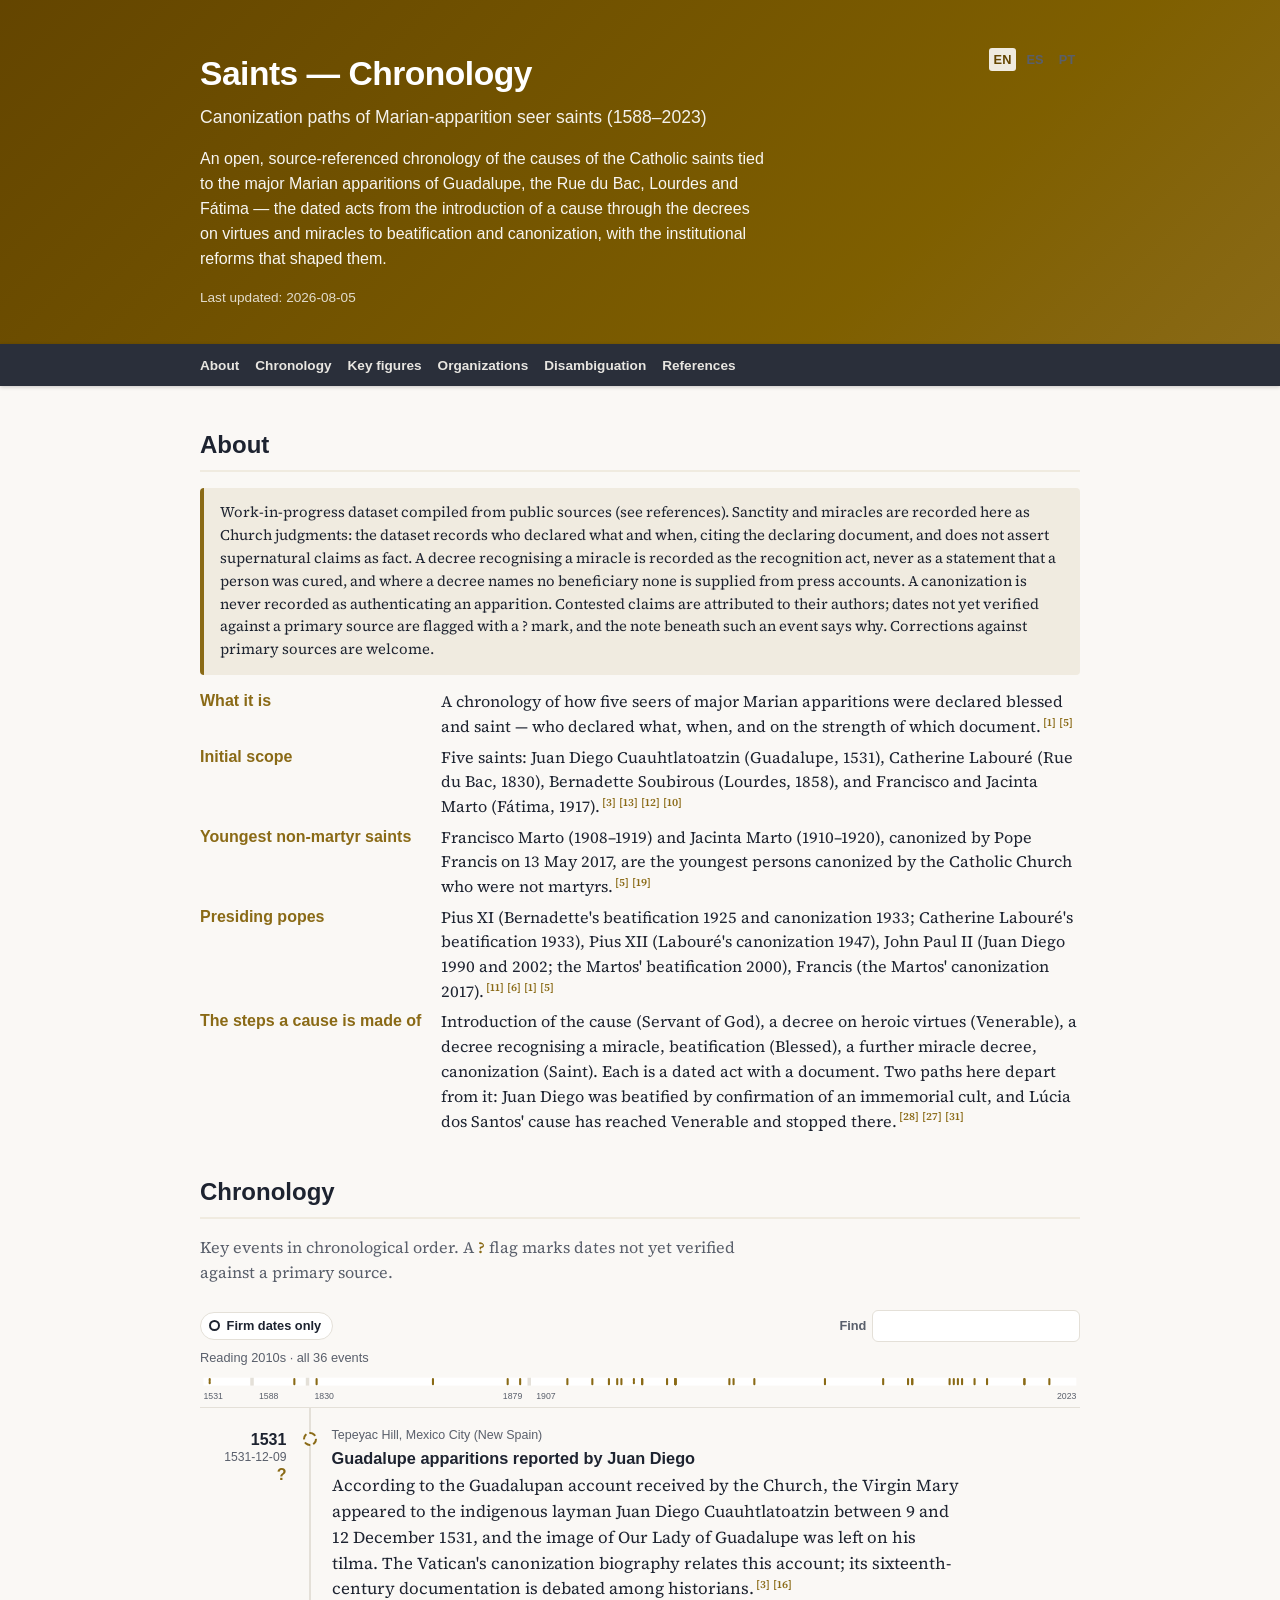
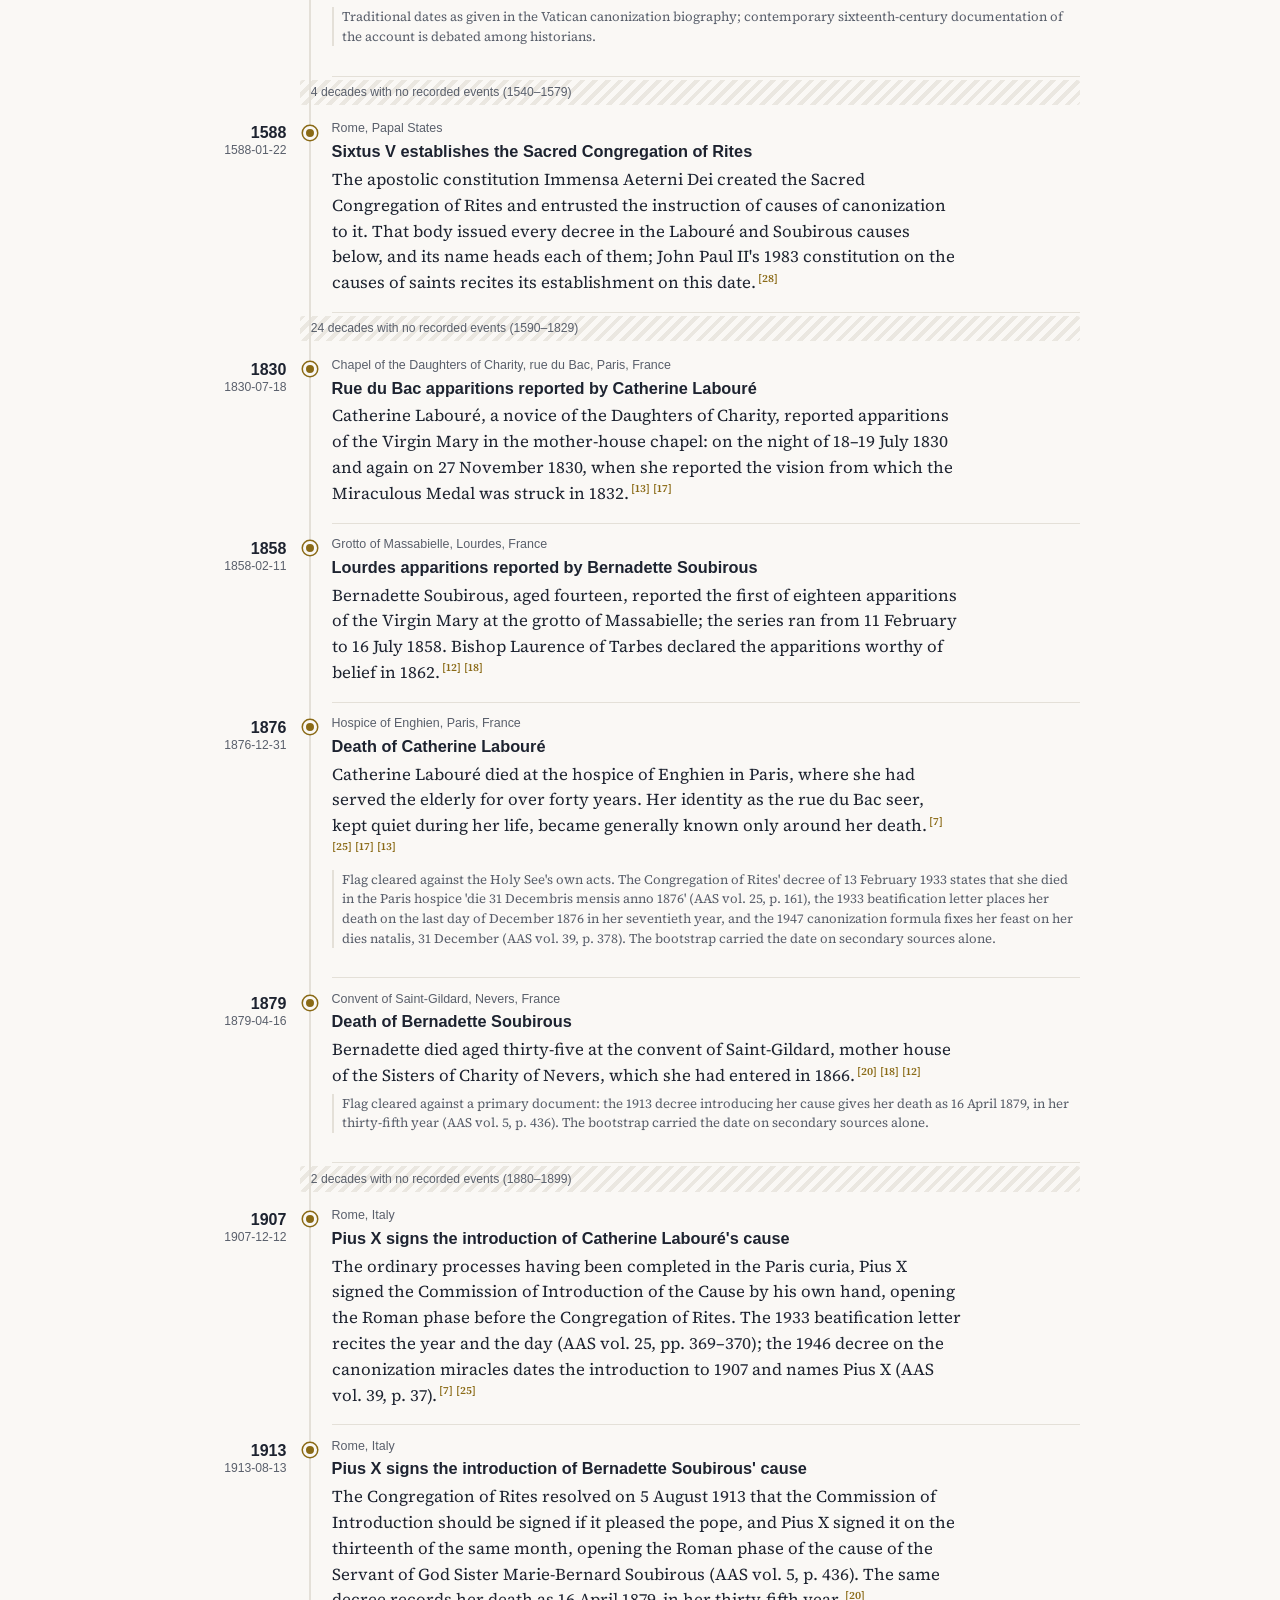
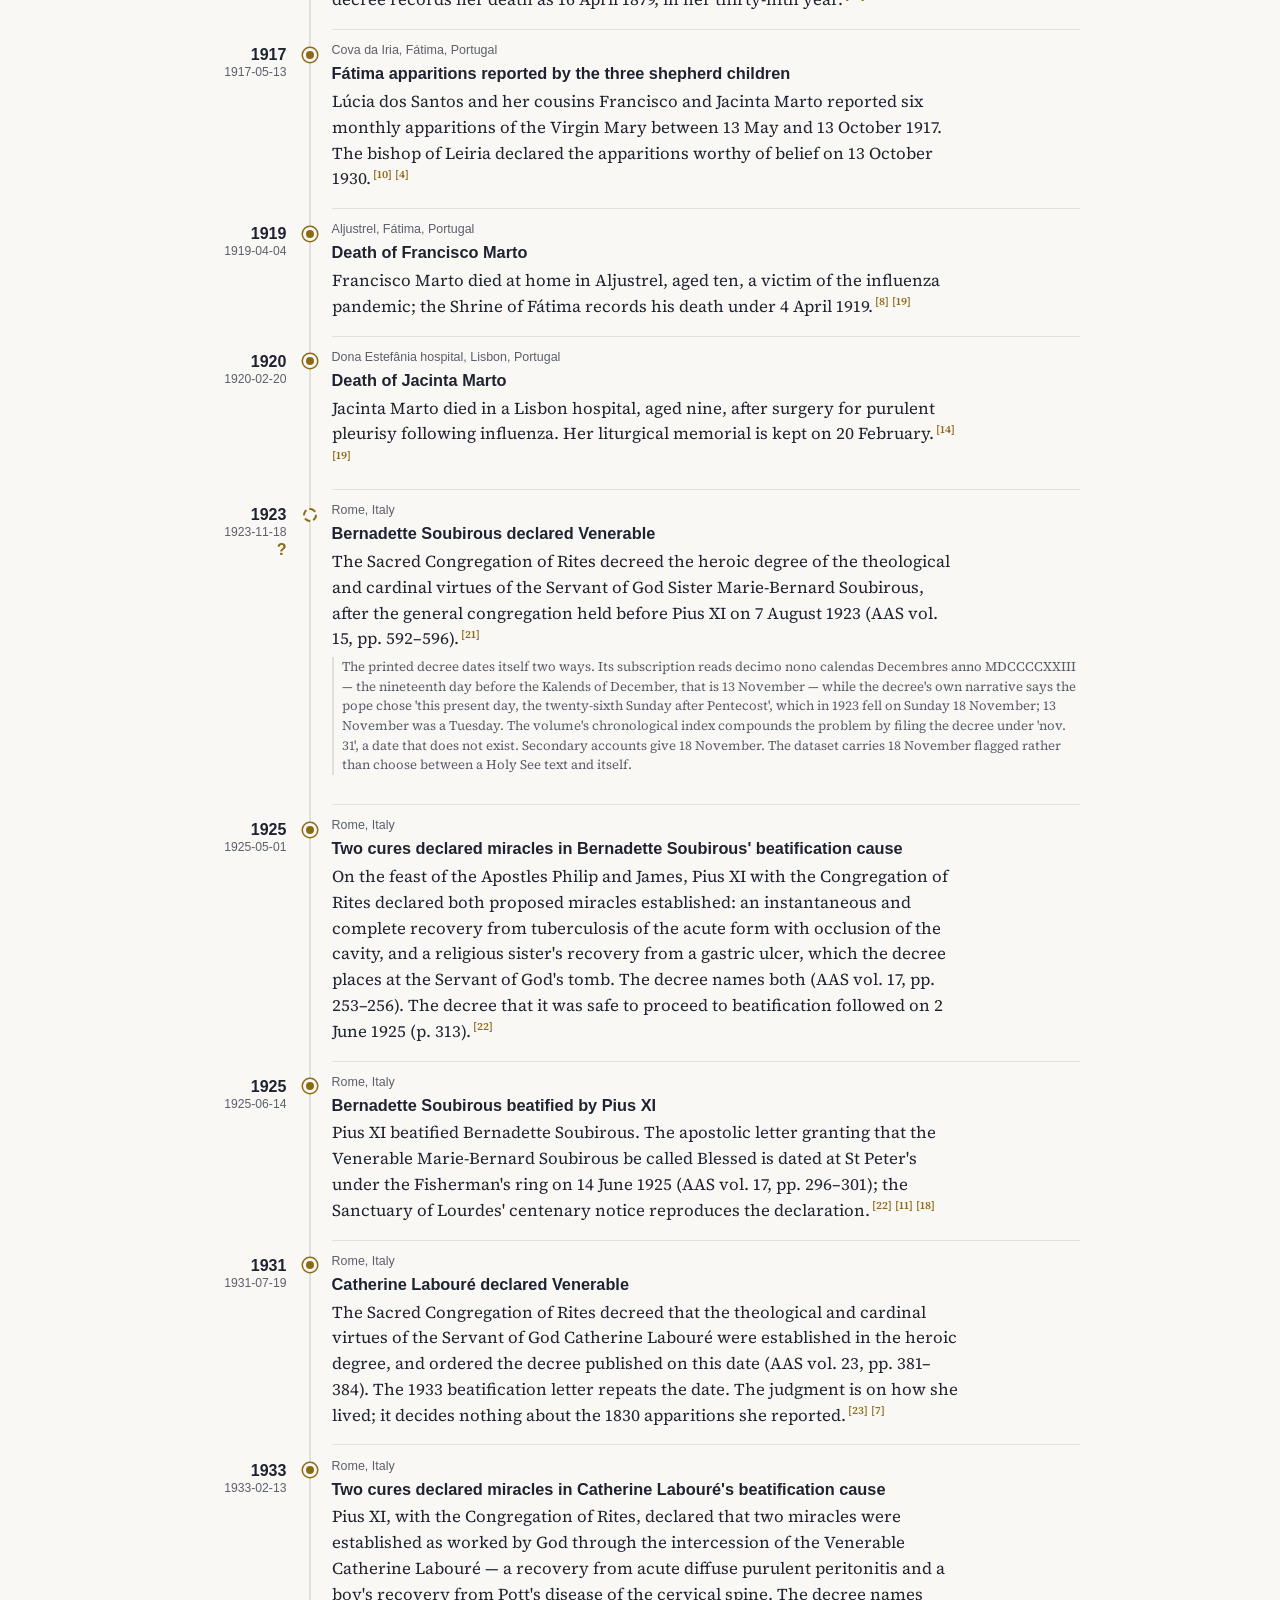
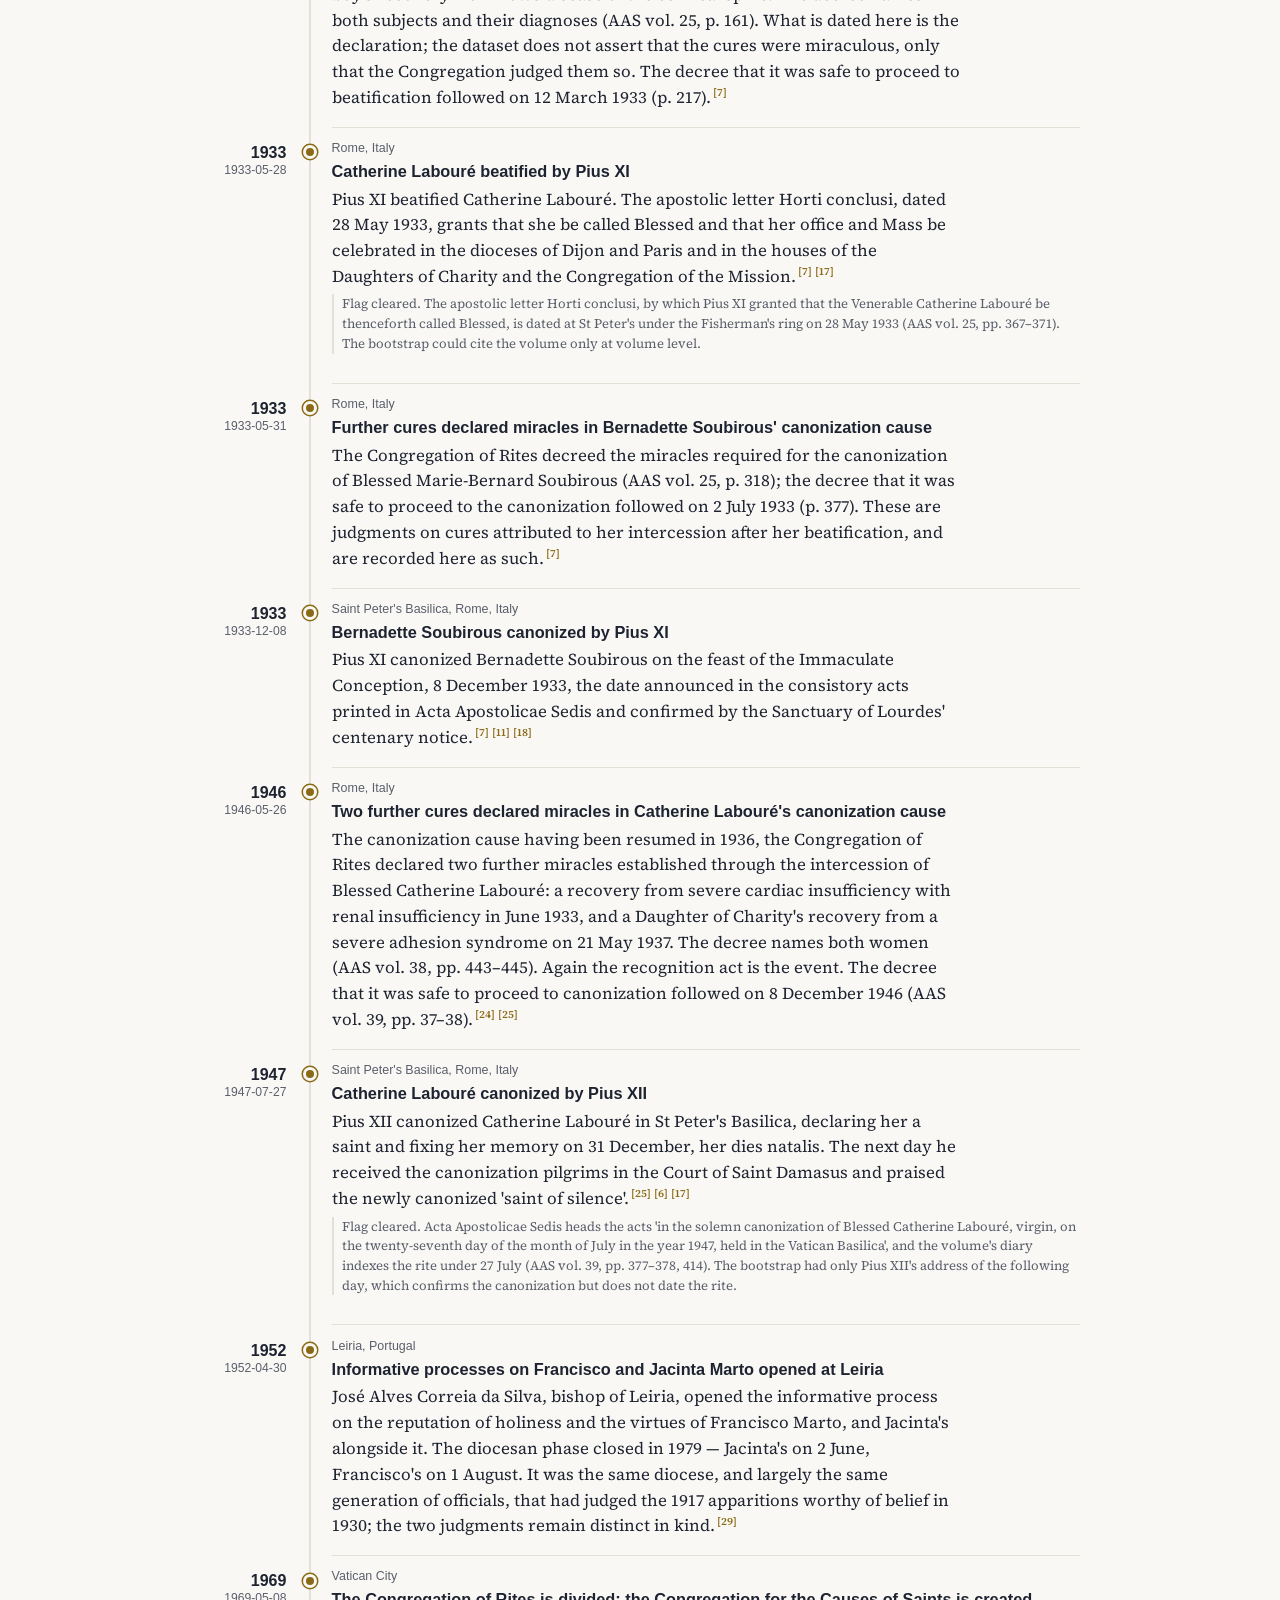
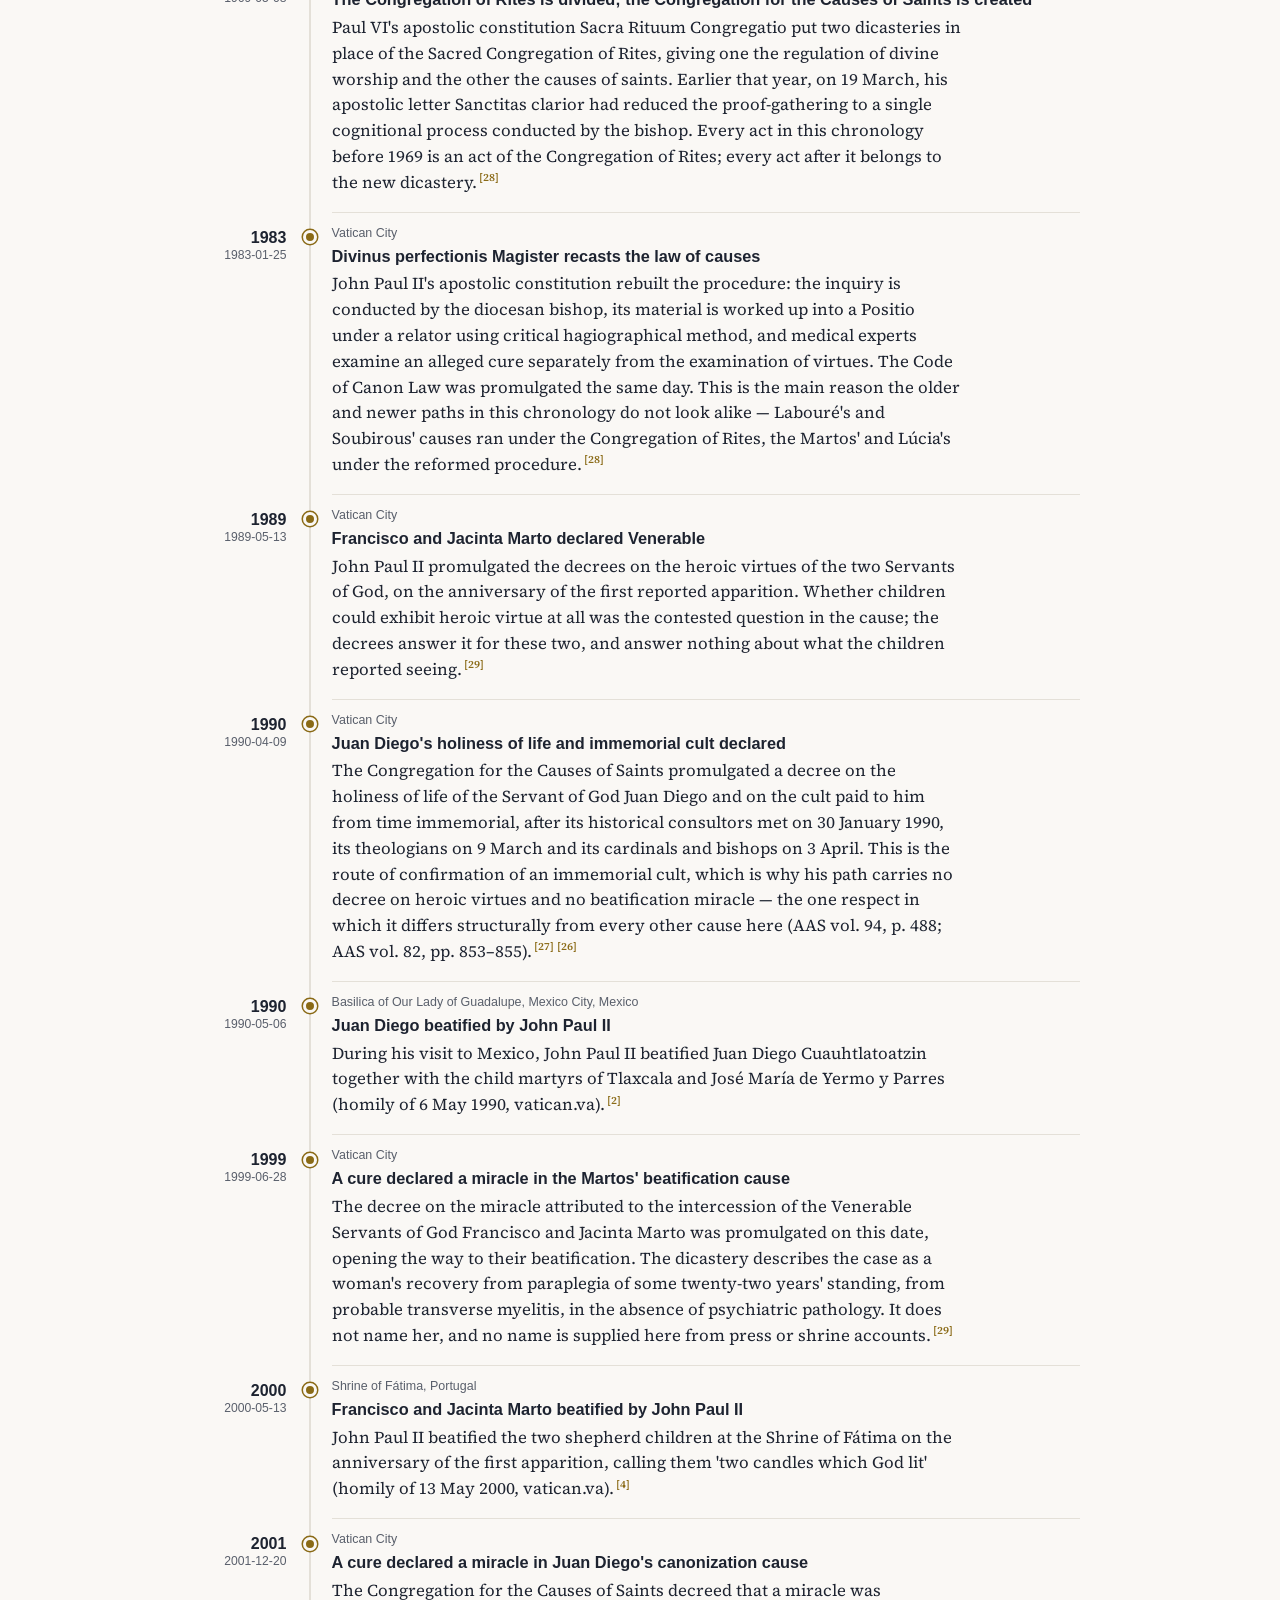
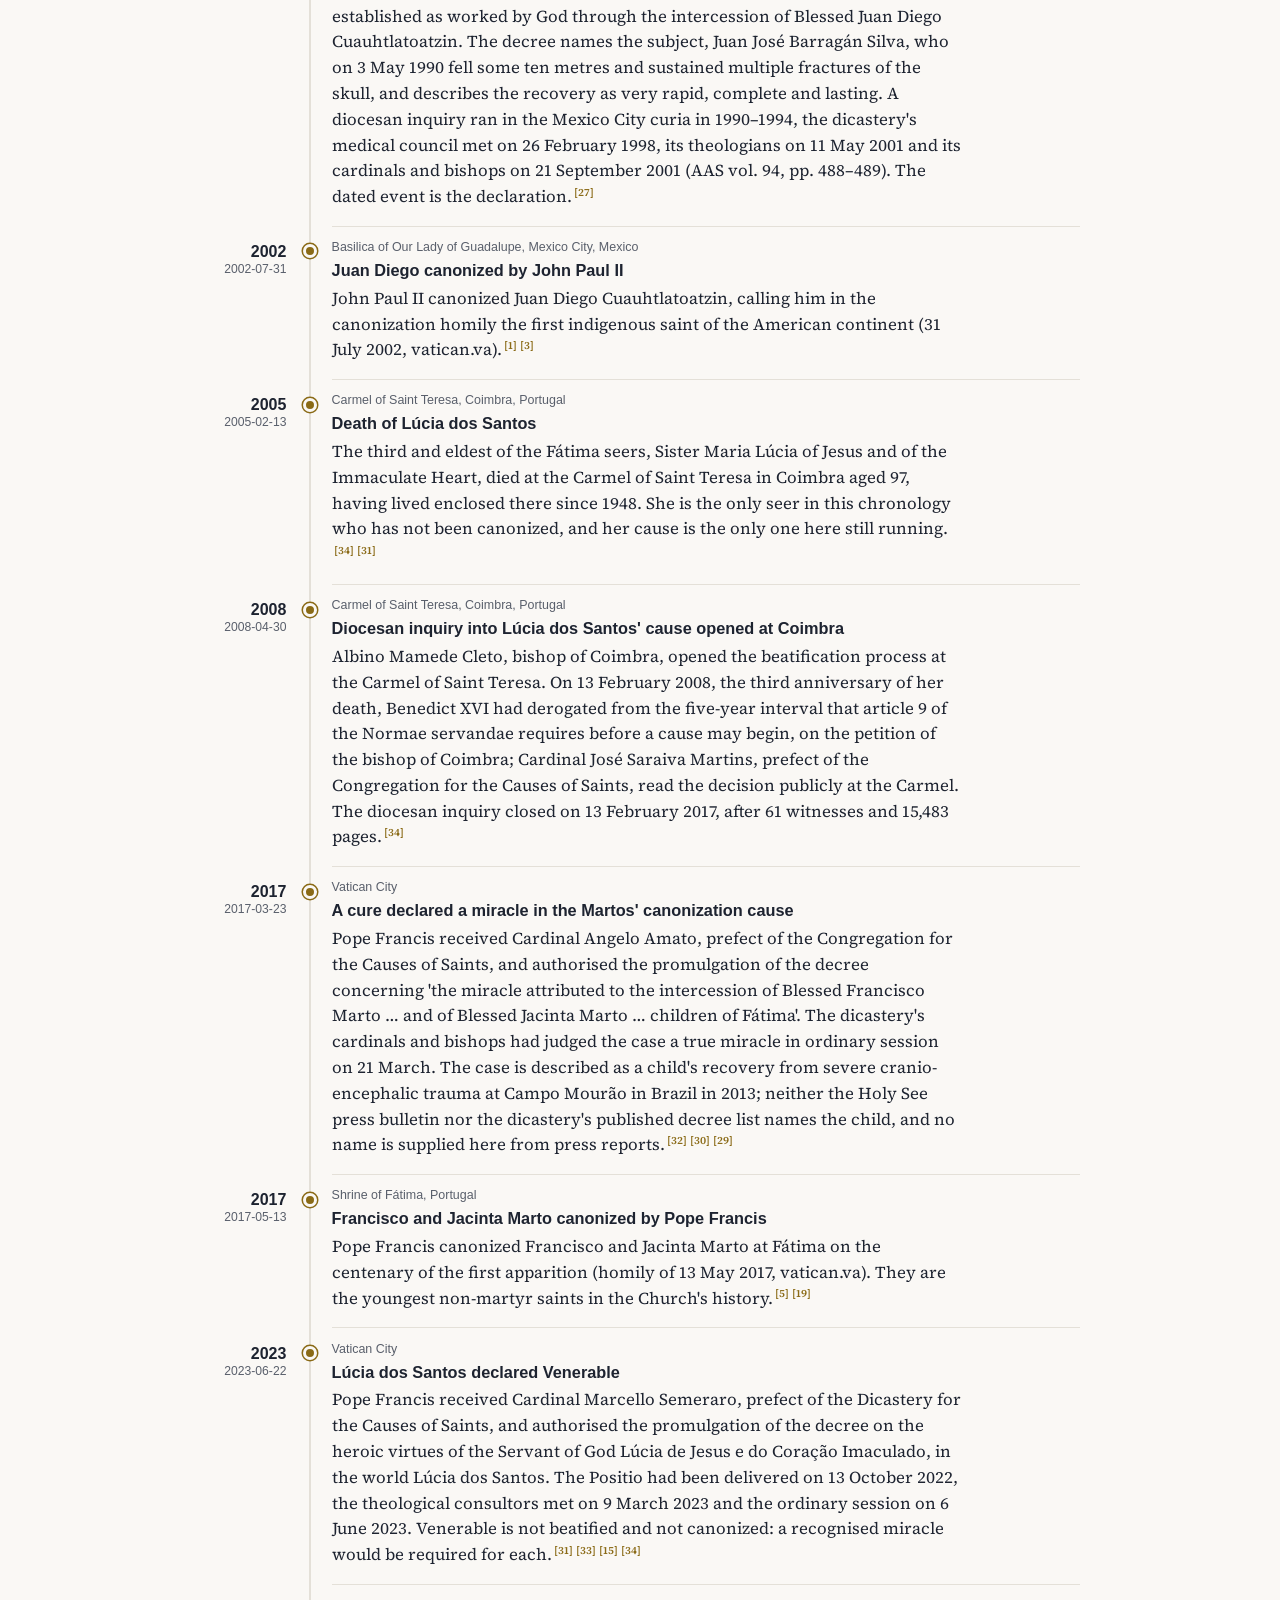
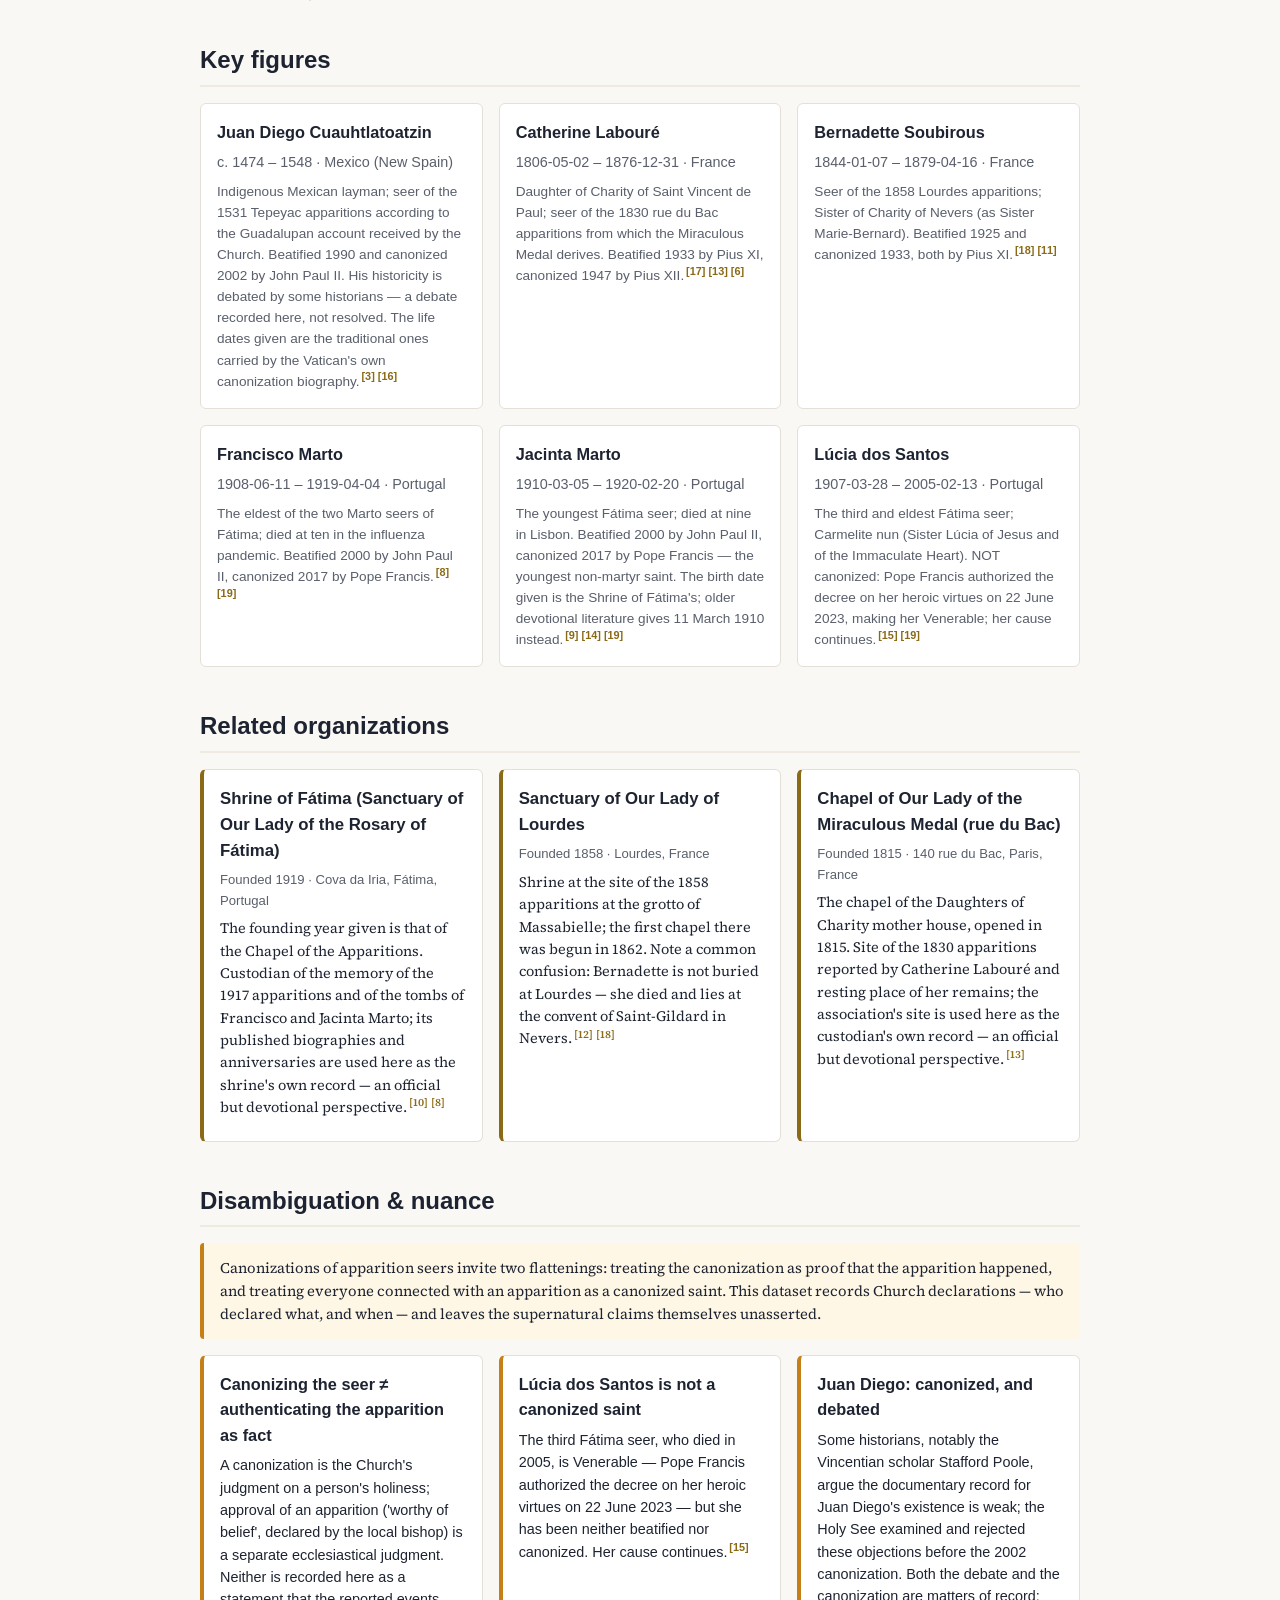
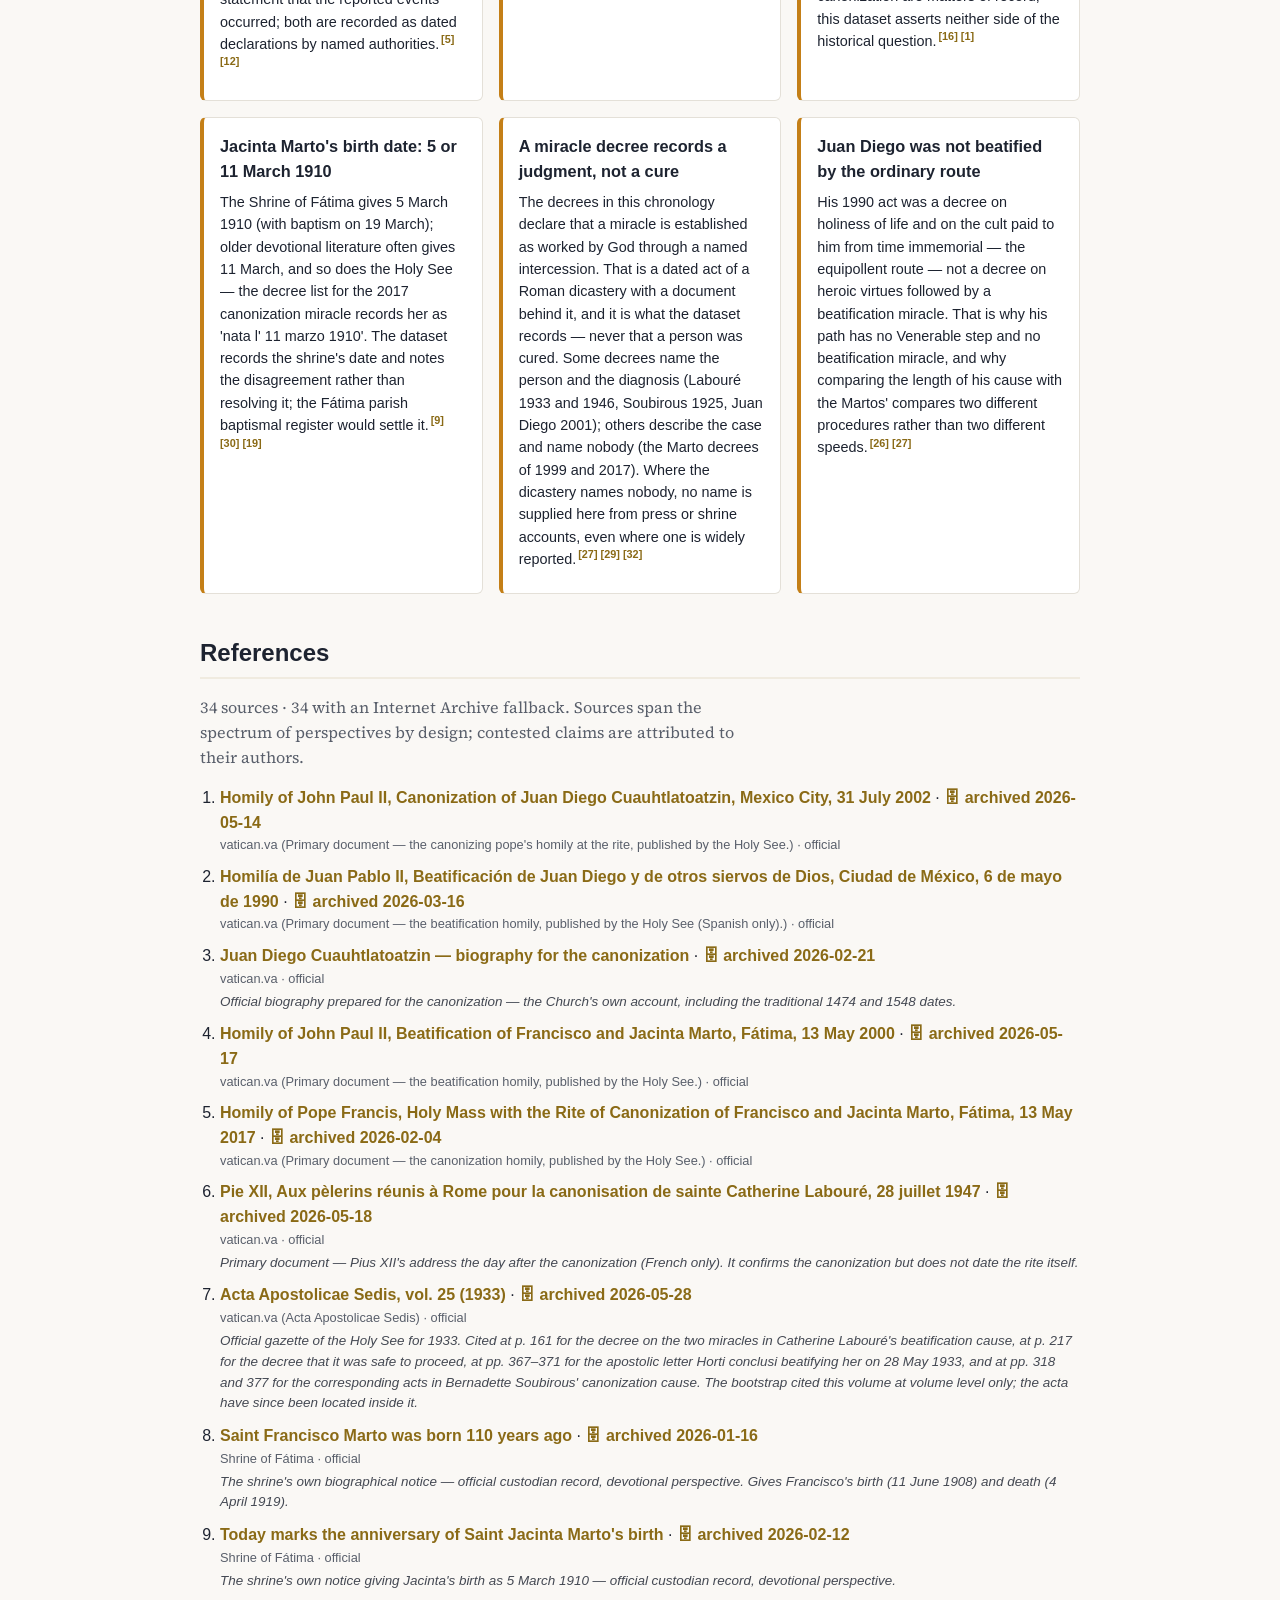
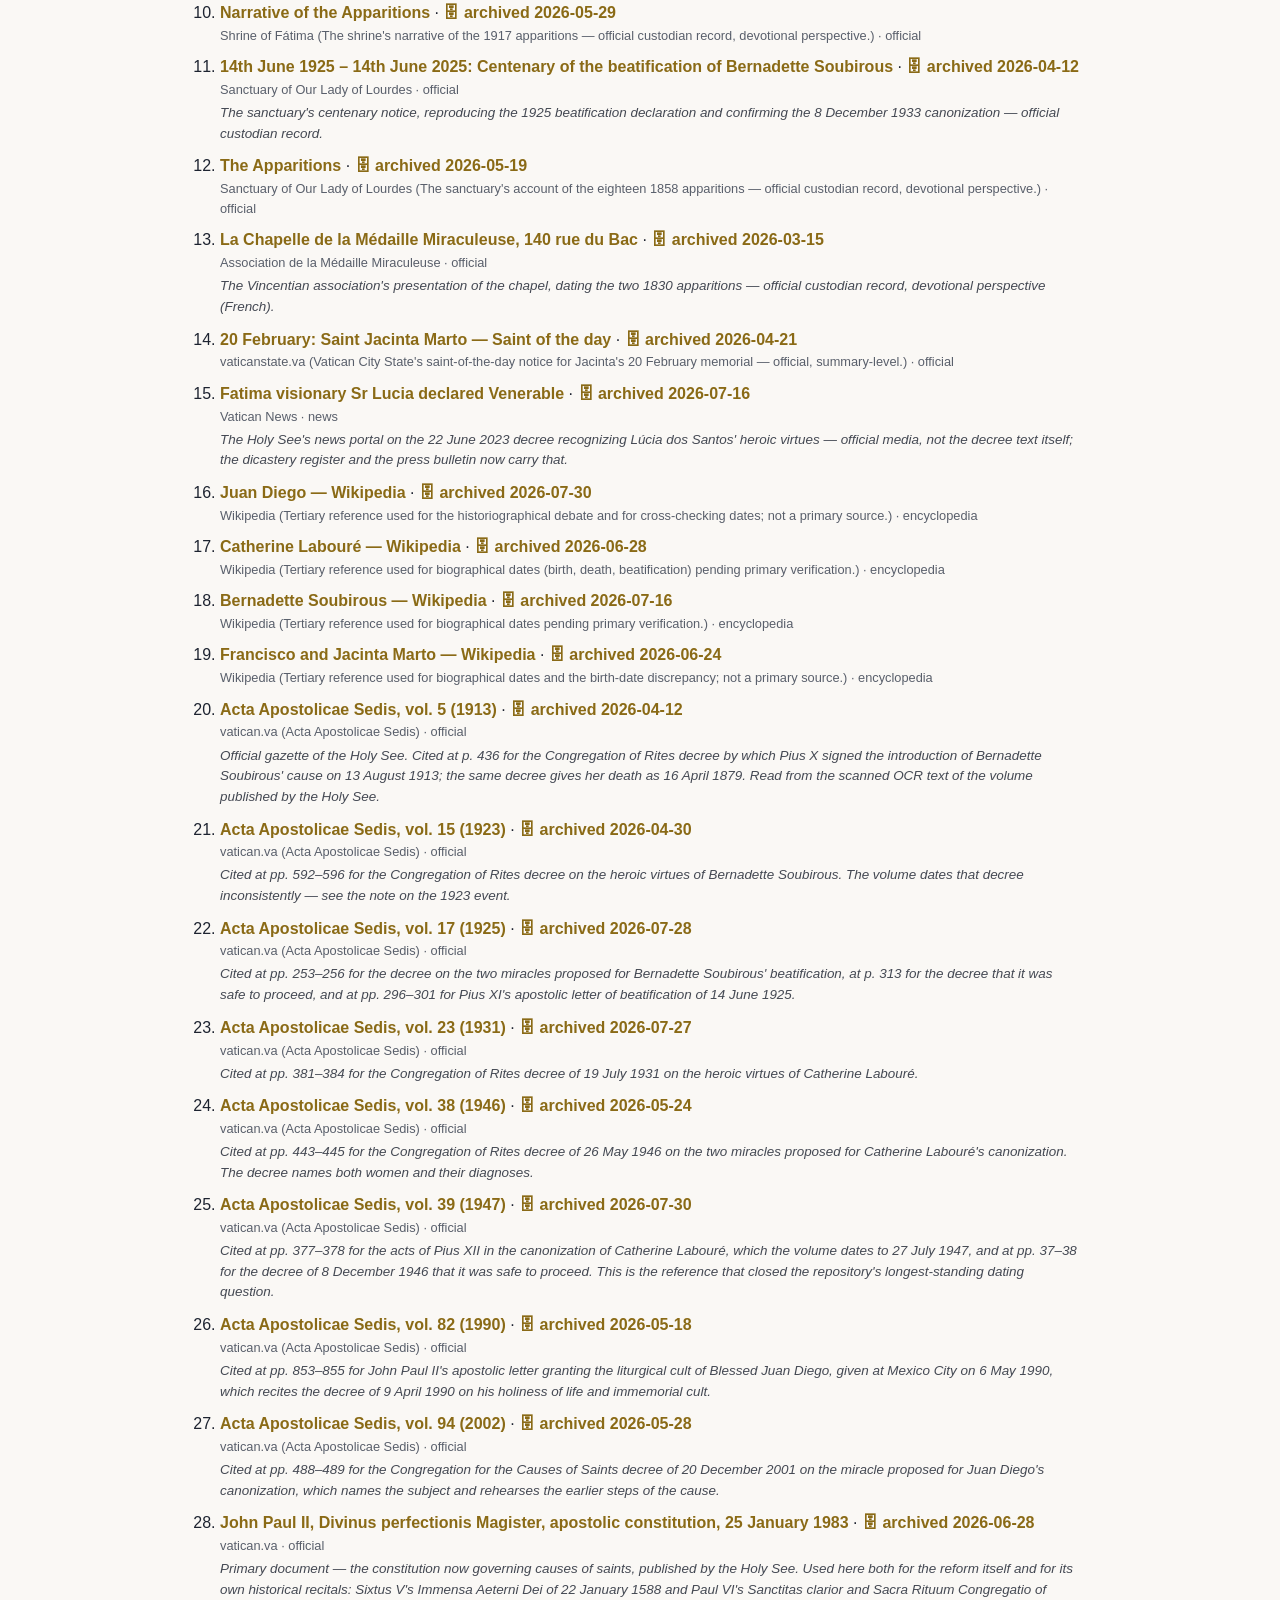
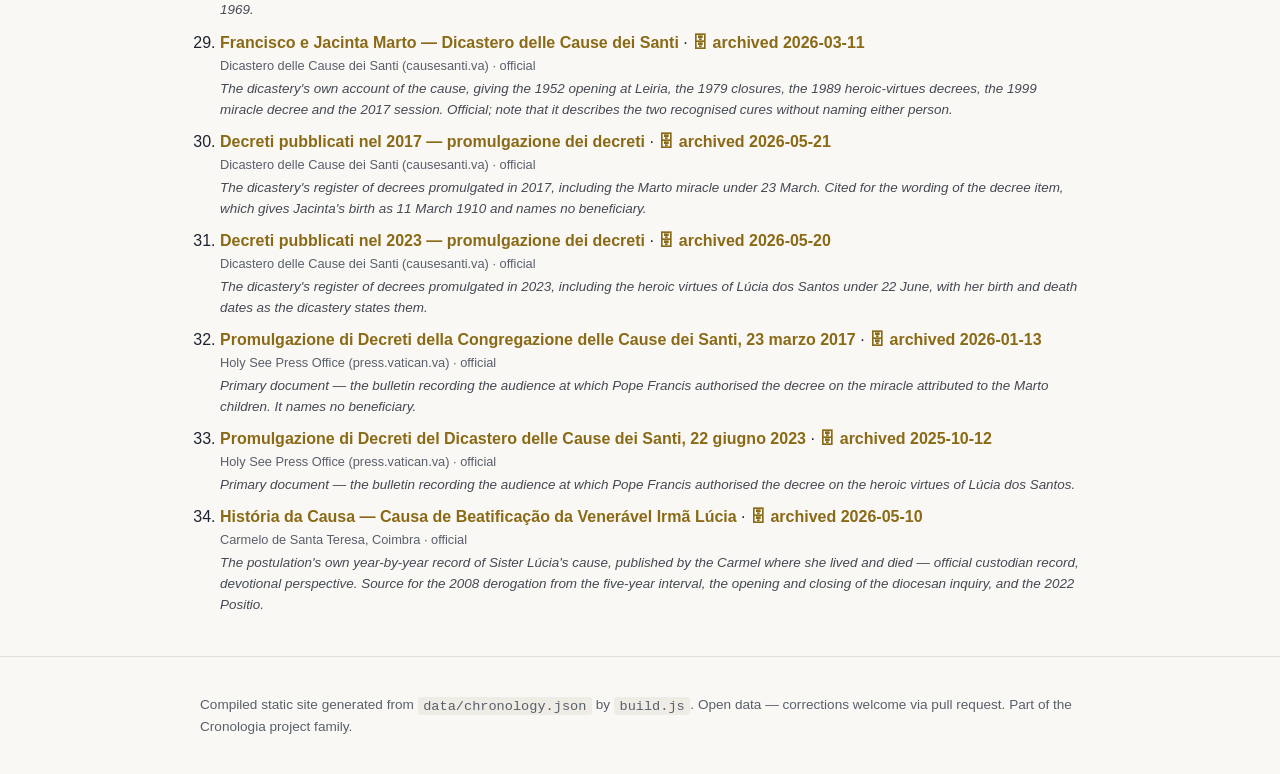
==== commit 16c3f120: "Adopt core#74/#118/#119/#120/#121/#123/#3: vocabulary, look, citations, disputed dates, shared tests" ====
--- a/docs/en/index.html
+++ b/docs/en/index.html
@@ -15,6 +15,7 @@
   </script>
   <link rel="stylesheet" href="../styles.css">
   <script src="../river.js" defer></script>
+  <script src="../cite.js" defer data-label="Reference" data-all="All references"></script>
   <link rel="canonical" href="https://cronologia.github.io/santos/en/">
   <link rel="alternate" hreflang="en" href="https://cronologia.github.io/santos/en/">
   <link rel="alternate" hreflang="es" href="https://cronologia.github.io/santos/es/">
--- a/docs/styles.css
+++ b/docs/styles.css
@@ -2,7 +2,7 @@
   --bg: #faf8f5;
   --surface: #ffffff;
   --ink: #1d2330;
-  --muted: #6b7280;
+  --muted: #595f6b;
   --accent: #8a6a16;
   --accent-dark: #5c460e;
   --accent-soft: #f5eed9;
@@ -72,7 +72,7 @@
 .facts dd { margin: 0; }
 
 /* Chronology table */
-.table-scroll { overflow-x: auto; }
+.table-scroll { position: relative; overflow-x: auto; }
 table.meetings { width: 100%; border-collapse: collapse; font-size: .92rem; background: var(--surface); }
 table.meetings th, table.meetings td { text-align: left; padding: .55rem .65rem; border-bottom: 1px solid var(--line); vertical-align: top; }
 table.meetings thead th { background: #2a2f3a; color: #fff; position: sticky; top: 0; }
@@ -153,7 +153,7 @@
 /* Branch timeline ("subway diagram"; rendered only when the data declares
    `branchTimeline`). The SVG keeps its natural size inside a horizontal
    scroll container on small screens; print scales it to the page. */
-.viz-scroll { overflow-x: auto; -webkit-overflow-scrolling: touch; }
+.viz-scroll { position: relative; overflow-x: auto; -webkit-overflow-scrolling: touch; }
 figure.branch-timeline { margin: 1rem 0 0; }
 .branch-timeline-svg { display: block; }
 .branch-timeline-svg text { font-family: inherit; }
@@ -296,7 +296,7 @@
 .lang-switch { float: right; display: flex; gap: .35rem; align-items: center; font-size: .8rem; font-weight: 700; }
 .lang-switch a { color: var(--muted); text-decoration: none; padding: .1rem .3rem; border-radius: 3px; }
 .lang-switch a:hover { color: var(--accent); background: var(--accent-soft); }
-.lang-switch .lang-current { color: var(--accent); background: var(--accent-soft); padding: .1rem .3rem; border-radius: 3px; }
+.lang-switch .lang-current { color: var(--accent-dark); background: var(--accent-soft); padding: .1rem .3rem; border-radius: 3px; }
 
 /* Machine-translation disclaimer (non-English pages) */
 .i18n-disclaimer {
@@ -415,8 +415,8 @@
 /* Four steps of intensity — always alongside the printed number, never instead. */
 .sw-i1 { background: color-mix(in srgb, var(--accent) 12%, transparent); }
 .sw-i2 { background: color-mix(in srgb, var(--accent) 28%, transparent); }
-.sw-i3 { background: color-mix(in srgb, var(--accent) 46%, transparent); }
-.sw-i4 { background: color-mix(in srgb, var(--accent) 64%, transparent); }
+.sw-i3 { background: var(--accent); }
+.sw-i4 { background: var(--accent-dark); }
 .sw-i3 a, .sw-i4 a { color: #fff; }
 .sw-zero { background: transparent; }
 .sw-zero::after { content: '·'; color: var(--muted); }
@@ -456,18 +456,21 @@
 
 /* ---------------------------------------------------------------------------
    Time river (core#108): the chronology as lane tracks, opt-in with
-   meta.layout "river". Lane 0 is the site accent; the others are fixed hues
-   chosen to stay apart from each other and readable on the light ground.
+   meta.layout "river". A single-track river takes the site accent. With a
+   lane taxonomy (.rv-lanes) every lane takes a fixed hue from one palette,
+   chosen to stay apart from each other and readable on the light ground; a
+   site accent could otherwise land next to one of them (rcc: rose on rose).
    --------------------------------------------------------------------------- */
 .river { --rv-tw: 20px; --rv-yw: 5.6rem; --rv-top: 2.6rem; }
 .rv-l0 { --c: var(--accent); }
+.rv-lanes .rv-l0 { --c: #4338a0; }
 .rv-l1 { --c: #13776d; }
-.rv-l2 { --c: #a8620f; }
-.rv-l3 { --c: #b03a5b; }
-.rv-l4 { --c: #3f6ea8; }
-.rv-l5 { --c: #6b7a1f; }
-.rv-l6 { --c: #7d3c98; }
-.rv-l7 { --c: #8a5a44; }
+.rv-l2 { --c: #9d5c0e; }
+.rv-l3 { --c: #b0306a; }
+.rv-l4 { --c: #2a72a2; }
+.rv-l5 { --c: #5e7a1a; }
+.rv-l6 { --c: #8a5a44; }
+.rv-l7 { --c: #555f6d; }
 .rv-bar { background: var(--bg); padding: .6rem 0 .4rem; border-bottom: 1px solid var(--line); display: grid; gap: .5rem; z-index: 5; }
 @media (min-width: 700px) and (min-height: 640px) { .rv-bar { position: sticky; top: var(--rv-top); } }
 .rv-controls { display: flex; flex-wrap: wrap; gap: .4rem .5rem; align-items: center; }
@@ -536,3 +539,150 @@
   .rv-e[hidden] { display: grid; }
   .rv-card { animation: none; }
 }
+
+.rv-ribbon .rv-hl { font-size: 9.5px; font-weight: 700; fill: var(--ink); }
+.rv-ribbon .rv-hl-tick { stroke: var(--ink); stroke-width: 1; stroke-dasharray: 2 2; opacity: .55; }
+.rv-claims { margin: .55rem 0 0; font-size: .86rem; }
+.rv-claims-h { margin: 0 0 .3rem; font-size: .72rem; font-weight: 700; letter-spacing: .04em; text-transform: uppercase; color: var(--muted); }
+.rv-claims-h span { font-weight: 600; letter-spacing: 0; text-transform: none; margin-left: .3rem; }
+.rv-span { position: relative; height: 12px; margin: 0 .4rem .35rem; border-bottom: 1px solid var(--line); max-width: 22rem; }
+.rv-span i, .rv-span b { position: absolute; bottom: -1px; }
+.rv-span .rv-ct { width: 2px; height: 9px; margin-left: -1px; background: var(--accent); }
+.rv-span .rv-cr { height: 5px; min-width: 2px; background: color-mix(in srgb, var(--accent) 45%, transparent); border: 1px solid var(--accent); border-radius: 2px; }
+.rv-span b { width: 9px; height: 9px; margin-left: -4.5px; bottom: -5px; border-radius: 50%; background: var(--bg); border: 2px solid var(--accent); }
+.rv-claims ul { margin: 0; padding-left: 1.1rem; }
+.rv-claims li { margin: .1rem 0; }
+.rv-cyr { font-weight: 700; font-variant-numeric: tabular-nums; }
+
+/* ---------------------------------------------------------------------------
+   Citation previews (core#119): a click or tap on [n] shows the reference
+   beside the claim (src/cite.js). Colours come from the page tokens, so the
+   dark scheme needs nothing of its own. Never printed.
+   --------------------------------------------------------------------------- */
+.cite-pop {
+  position: fixed; inset: auto; margin: 0; max-width: min(26rem, calc(100vw - 16px));
+  padding: .7rem .85rem .6rem; background: var(--surface); color: var(--ink);
+  border: 1px solid var(--line); border-radius: 8px; font-size: .88rem; line-height: 1.45;
+  box-shadow: 0 8px 28px rgb(0 0 0 / .18);
+}
+.cite-pop-head { margin: 0 0 .3rem; font-size: .72rem; font-weight: 700; letter-spacing: .04em; text-transform: uppercase; color: var(--muted); }
+.cite-pop-body > a:first-child { font-weight: 600; }
+.cite-pop-body .ref-meta { margin-top: .15rem; }
+.cite-pop-foot { margin: .5rem 0 0; font-size: .8rem; }
+sup.cite a[aria-expanded] { text-decoration: underline; }
+@media print { .cite-pop { display: none !important; } }
+
+/* ---------------------------------------------------------------------------
+   Look and feel (core#118): a text face for the prose, and a palette derived
+   from one colour. Source Serif 4 (SIL OFL, src/fonts/OFL.txt) is self-hosted
+   - no font CDN, nothing that tracks readers - in two subsets: Latin (en, es,
+   pt) and Latin Extended, which a page downloads only if it uses one of its
+   characters. Navigation, labels, tables and figures stay in the system
+   face; only running prose takes the serif, with old-style figures.
+   Each site declares --accent; the dark shade and the soft tint derive from
+   it in OKLCH, calibrated against the 23 hand-tuned pairs (mean deltaE 0.02
+   and 0.009). A browser without relative colour syntax keeps the site's own
+   declared values.
+   --------------------------------------------------------------------------- */
+@font-face { font-family: 'Source Serif 4'; font-style: normal; font-weight: 400; font-display: swap;
+  src: url('fonts/source-serif-4-latin-400-normal.woff2') format('woff2'); unicode-range: U+0000-00FF,U+0131,U+0152-0153,U+02BB-02BC,U+02C6,U+02DA,U+02DC,U+0304,U+0308,U+0329,U+2000-206F,U+20AC,U+2122,U+2191,U+2193,U+2212,U+2215,U+FEFF,U+FFFD; }
+@font-face { font-family: 'Source Serif 4'; font-style: italic; font-weight: 400; font-display: swap;
+  src: url('fonts/source-serif-4-latin-400-italic.woff2') format('woff2'); unicode-range: U+0000-00FF,U+0131,U+0152-0153,U+02BB-02BC,U+02C6,U+02DA,U+02DC,U+0304,U+0308,U+0329,U+2000-206F,U+20AC,U+2122,U+2191,U+2193,U+2212,U+2215,U+FEFF,U+FFFD; }
+@font-face { font-family: 'Source Serif 4'; font-style: normal; font-weight: 600; font-display: swap;
+  src: url('fonts/source-serif-4-latin-600-normal.woff2') format('woff2'); unicode-range: U+0000-00FF,U+0131,U+0152-0153,U+02BB-02BC,U+02C6,U+02DA,U+02DC,U+0304,U+0308,U+0329,U+2000-206F,U+20AC,U+2122,U+2191,U+2193,U+2212,U+2215,U+FEFF,U+FFFD; }
+@font-face { font-family: 'Source Serif 4'; font-style: normal; font-weight: 400; font-display: swap;
+  src: url('fonts/source-serif-4-latin-ext-400-normal.woff2') format('woff2'); unicode-range: U+0100-02BA,U+02BD-02C5,U+02C7-02CC,U+02CE-02D7,U+02DD-02FF,U+0304,U+0308,U+0329,U+1D00-1DBF,U+1E00-1E9F,U+1EF2-1EFF,U+2020,U+20A0-20AB,U+20AD-20C0,U+2113,U+2C60-2C7F,U+A720-A7FF; }
+@font-face { font-family: 'Source Serif 4'; font-style: italic; font-weight: 400; font-display: swap;
+  src: url('fonts/source-serif-4-latin-ext-400-italic.woff2') format('woff2'); unicode-range: U+0100-02BA,U+02BD-02C5,U+02C7-02CC,U+02CE-02D7,U+02DD-02FF,U+0304,U+0308,U+0329,U+1D00-1DBF,U+1E00-1E9F,U+1EF2-1EFF,U+2020,U+20A0-20AB,U+20AD-20C0,U+2113,U+2C60-2C7F,U+A720-A7FF; }
+@font-face { font-family: 'Source Serif 4'; font-style: normal; font-weight: 600; font-display: swap;
+  src: url('fonts/source-serif-4-latin-ext-600-normal.woff2') format('woff2'); unicode-range: U+0100-02BA,U+02BD-02C5,U+02C7-02CC,U+02CE-02D7,U+02DD-02FF,U+0304,U+0308,U+0329,U+1D00-1DBF,U+1E00-1E9F,U+1EF2-1EFF,U+2020,U+20A0-20AB,U+20AD-20C0,U+2113,U+2C60-2C7F,U+A720-A7FF; }
+:root { --font-text: 'Source Serif 4', Georgia, 'Times New Roman', serif; }
+@supports (color: oklch(from red l c h)) {
+  :root {
+    --accent-dark: oklch(from var(--accent) calc(l * .76) c h);
+    --accent-soft: oklch(from var(--accent) .94 calc(c * .15) h);
+  }
+}
+.rv-text, .date-note, .section-intro, .rv-claims li, .notice, blockquote,
+#about p, #about li, #about dd,
+.cat-item p:not([class]), .related-card p:not([class]), .party-card p:not([class]) {
+  font-family: var(--font-text); font-variant-numeric: oldstyle-nums proportional-nums;
+}
+.rv-text { font-size: 1.04rem; line-height: 1.55; }
+
+/* ---------------------------------------------------------------------------
+   Print (core#3): the page on paper. On screen a reference is a link; on paper
+   it is only useful with its address, and with the archived copy's address
+   when the live one may be gone. Headings never end a page.
+   --------------------------------------------------------------------------- */
+@page { margin: 16mm 14mm; }
+@media print {
+  ol.references a[href^="http"]:not(.archive-link)::after,
+  ol.references a.archive-link::after {
+    content: " <" attr(href) ">"; font-size: .72rem; font-weight: 400; color: #444; word-break: break-all;
+  }
+  h2, h3 { break-after: avoid; page-break-after: avoid; }
+  .notice, ol.references li, .rv-claims { break-inside: avoid; page-break-inside: avoid; }
+  .rv-empty, .rv-status { display: none; }
+}
+
+/* ---------------------------------------------------------------------------
+   Dark mode (core#113): follows the reader's system setting; the light page
+   is untouched. A self-contained block, appended last, so it layers over any
+   site's copy of the stylesheet: it redefines the base tokens and restates
+   only the rules that hard-code a light colour. The site accent is a dark
+   hue, so wherever it is TEXT it is lifted to --accent-hi; where it is a fill
+   it stays the accent. Screen only: print keeps the light page.
+   --------------------------------------------------------------------------- */
+@media screen and (prefers-color-scheme: dark) {
+  :root {
+    color-scheme: dark;
+    --bg: #121418; --surface: #1a1d23; --ink: #e4e6ea; --muted: #9ba2ae; --line: #2d313a;
+    --accent-hi: color-mix(in srgb, var(--accent) 45%, #ffffff);
+    --accent-soft: color-mix(in srgb, var(--accent) 26%, #1a1d23);
+    --accent-dark: var(--accent-hi);
+    --card: var(--surface);
+  }
+  .site-header { background: linear-gradient(135deg, color-mix(in srgb, var(--accent) 45%, #000000), var(--accent)); }
+  .site-nav { background: #0d0f13; box-shadow: 0 1px 0 var(--line); }
+  a { color: var(--accent-hi); }
+  .site-nav a { color: #e8e6e1; }
+  .facts dt, .flag, .related-link a, sup.cite a, ol.references a, .archive-link:hover,
+  .lang-switch a:hover, .lang-switch .lang-current, .party-link a { color: var(--accent-hi); }
+  .glossary-link { color: var(--accent-hi); border-bottom-color: var(--accent-hi); }
+  .notice-attribution { background: #2a2416; }
+  .i18n-disclaimer { background: #2a2416; border-bottom-color: #4a3d1f; color: #e3cf8f; }
+  table.meetings thead th { background: #0d0f13; }
+  table.meetings tbody tr:nth-child(even) { background: #16191e; }
+  .site-footer code { background: #262a31; }
+  .lineage-branch.lineage-separate { background: #211d14; }
+  .lineage-separate .tree-status { color: #e7c58a; background: #3a2f18; }
+  .tree-edge-label { background: #23262d; }
+  .nc-track { background: #262a31; }
+  .latam-bg { fill: #2a2e36; stroke: #121418; }
+  .latam-c { fill: #353a44; stroke: #121418; }
+  .latam-c.map-t1, .atlas-swatch.map-t1 { fill: color-mix(in srgb, var(--accent) 70%, #2a2e36); background: color-mix(in srgb, var(--accent) 70%, #2a2e36); }
+  .latam-c.map-t2, .atlas-swatch.map-t2 { fill: color-mix(in srgb, var(--accent) 45%, #2a2e36); background: color-mix(in srgb, var(--accent) 45%, #2a2e36); }
+  .latam-c.map-t3, .atlas-swatch.map-t3 { fill: color-mix(in srgb, var(--accent) 25%, #2a2e36); background: color-mix(in srgb, var(--accent) 25%, #2a2e36); }
+  .atlas-swatch { background: #353a44; }
+  .sw-has-unverified { background-image: repeating-linear-gradient(45deg, rgba(18,20,24,.55) 0 3px, transparent 3px 6px); }
+  .al-tab[aria-selected="true"] { color: #121418; }
+  .al-favourable .al-node-status, .al-favourable .al-status { color: #7fd1a0; }
+  .al-negative .al-node-status, .al-negative .al-status { color: #f0a0ab; }
+  .al-inconclusive .al-node-status, .al-inconclusive .al-status,
+  .al-reported-undocumented .al-node-status, .al-reported-undocumented .al-status { color: #e3c77a; }
+  .al-pending .al-node-status, .al-pending .al-status { color: #8cc8e6; }
+  .al-adjacent .al-node-status, .al-adjacent .al-status { color: #c3a9e8; }
+  .rv-l0 { --c: var(--accent-hi); }
+  .rv-lanes .rv-l0 { --c: #9d93ff; }
+  /* The light scheme's solid heat steps would sink into the dark page; the
+     translucent steps keep the scale reading dark-to-bright. */
+  .sw-i3 { background: color-mix(in srgb, var(--accent) 46%, transparent); }
+  .sw-i4 { background: color-mix(in srgb, var(--accent) 64%, transparent); }
+  .rv-span .rv-ct { background: var(--accent-hi); }
+  .rv-span .rv-cr { border-color: var(--accent-hi); background: color-mix(in srgb, var(--accent-hi) 35%, transparent); }
+  .rv-span b { border-color: var(--accent-hi); }
+  .rv-l1 { --c: #4fc4b5; } .rv-l2 { --c: #e3a24f; } .rv-l3 { --c: #f07aa8; }
+  .rv-l4 { --c: #6fb4e8; } .rv-l5 { --c: #a8c25a; } .rv-l6 { --c: #d49a7e; } .rv-l7 { --c: #a3adbb; }
+  .rv-win { fill: var(--accent-hi); stroke: var(--accent-hi); }
+}
